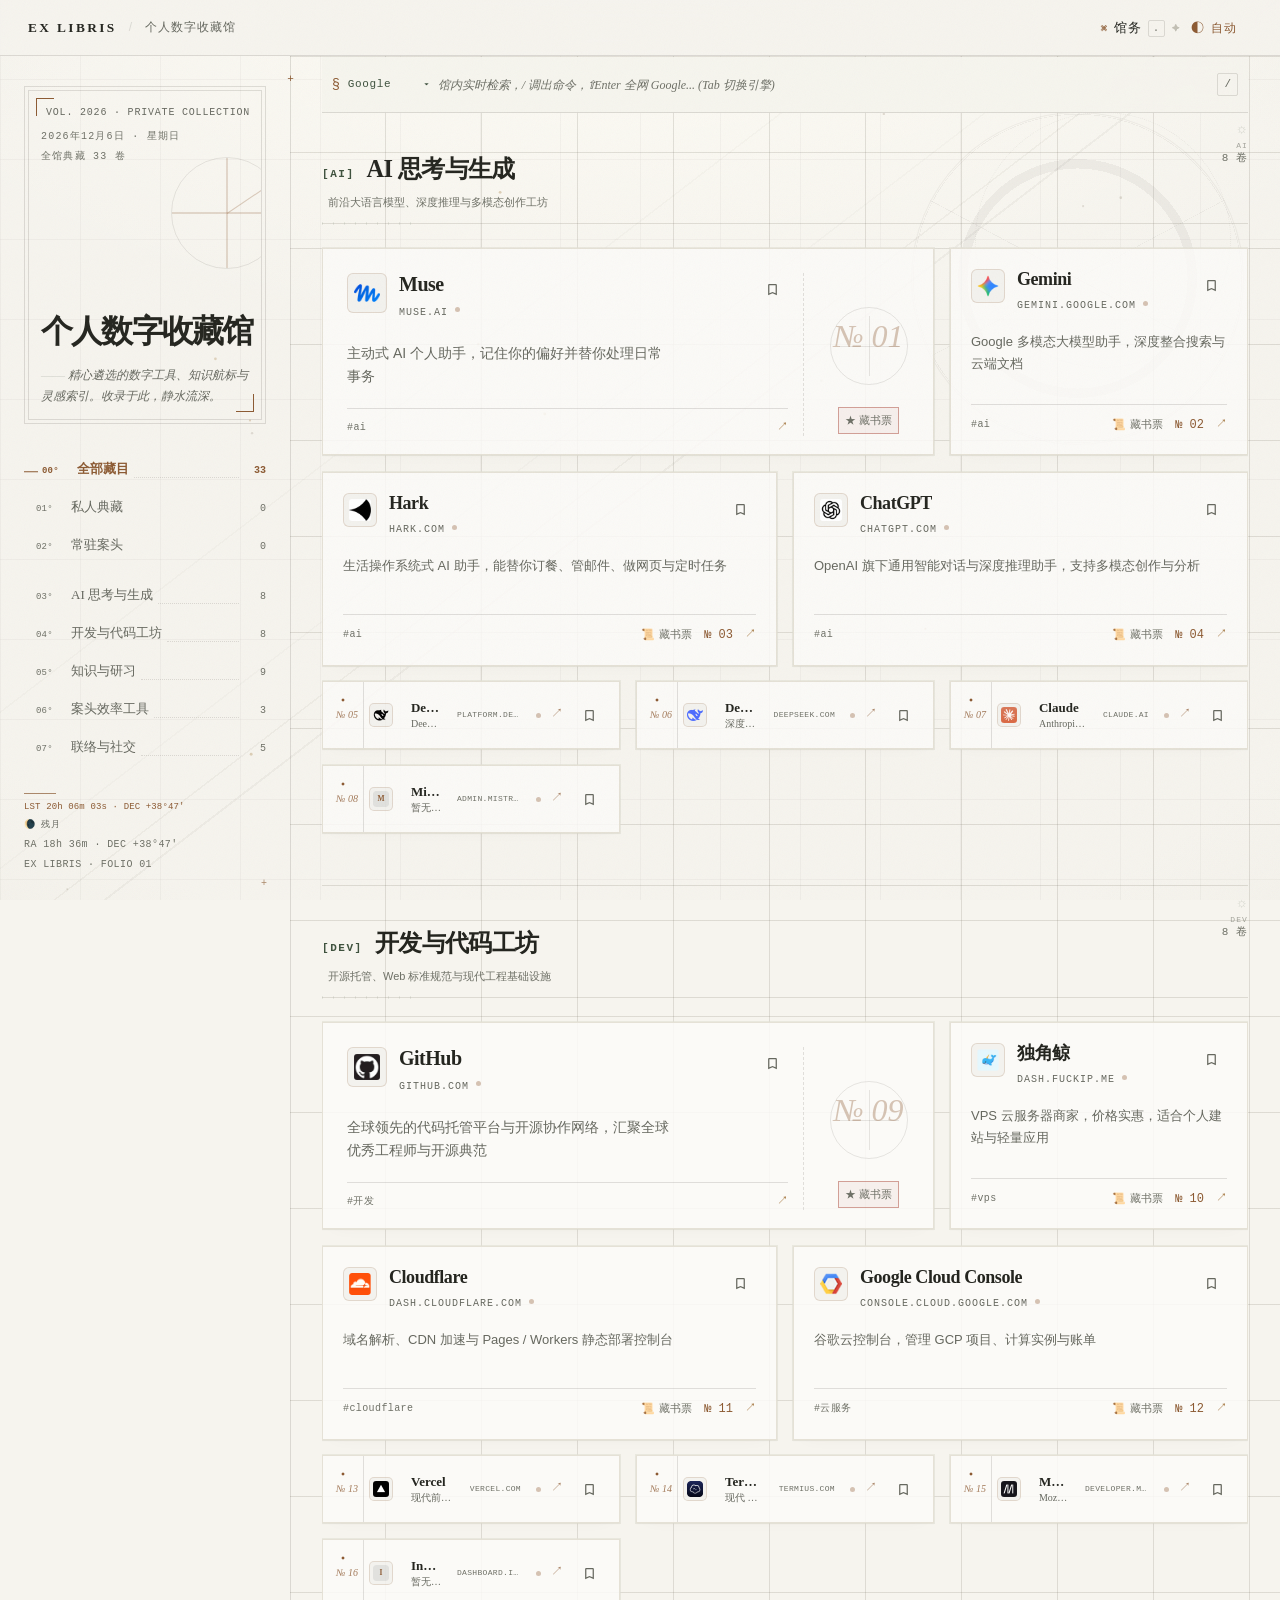
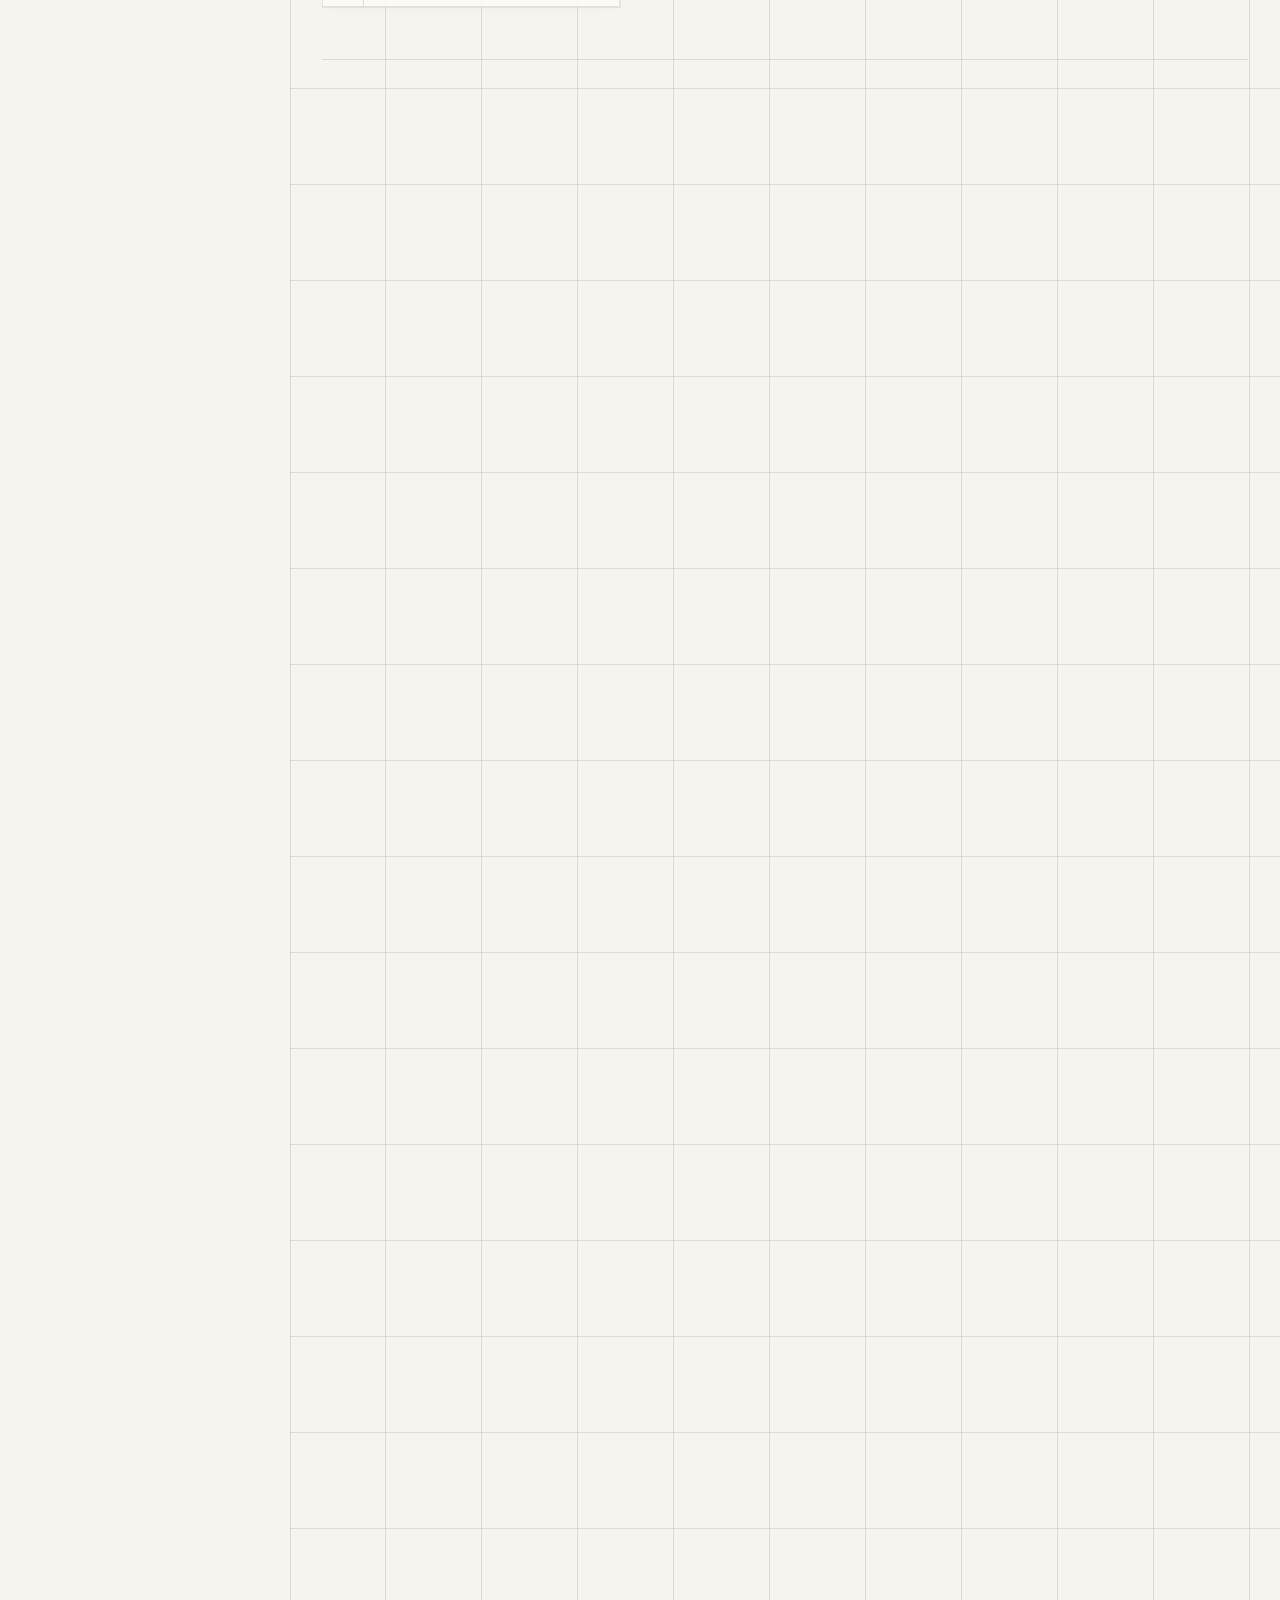
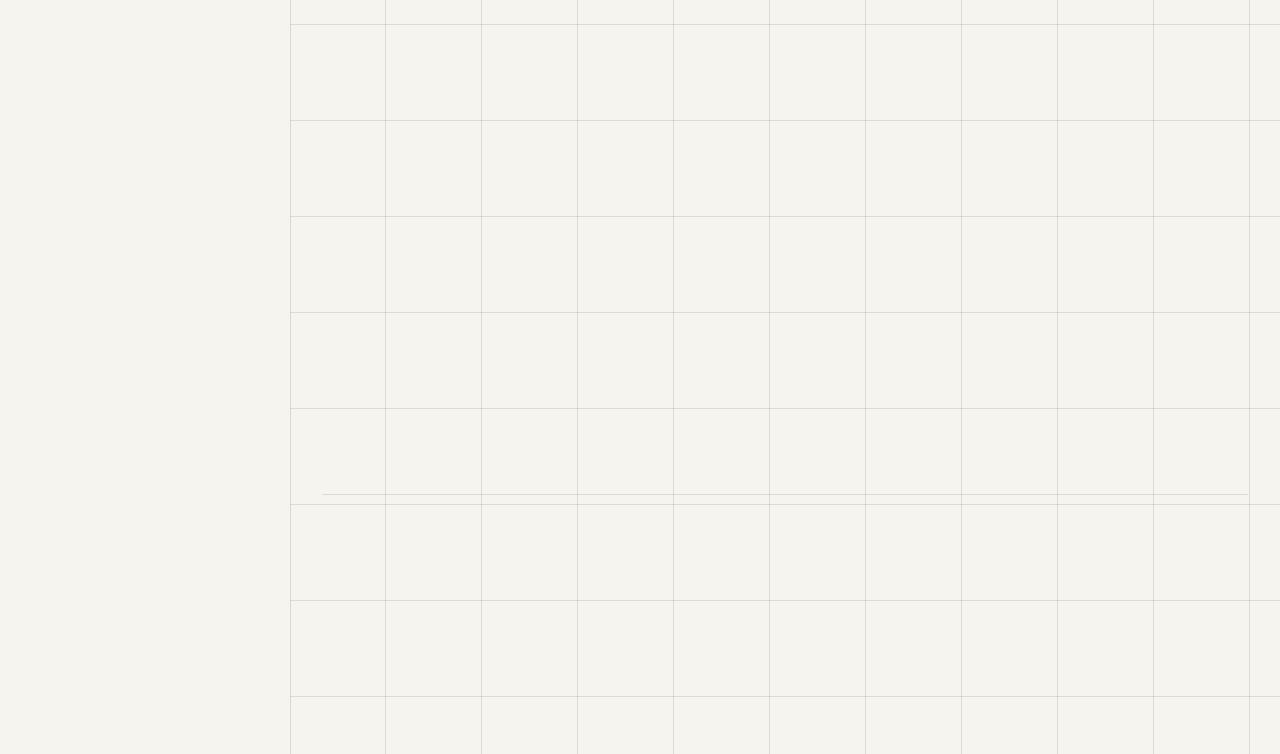
==== index.html @ 32ed10ca "fix: reflow archive on narrow desktop viewports" ====
<!DOCTYPE html>
<html lang="zh-CN" data-theme="light" class="theme-booting deco-pending">
<head>
  <meta charset="UTF-8">
  <meta name="viewport" content="width=device-width, initial-scale=1.0, viewport-fit=cover, interactive-widget=resizes-content">
  <title>个人数字收藏馆 · The Digital Archive</title>
  <meta name="description" content="独立杂志排印风格的个人数字收藏馆与网址典藏，精选 AI 工具、工程开发、深度研习与效率工具。">
  <meta name="color-scheme" content="light dark">
  <script>
    /* 首帧主题预置：在样式表之前同步读取主题，避免「先白后黑」闪烁（规则须与 js/theme.js resolveAutoTheme 一致） */
    (function () {
      var d = document.documentElement;
      try {
        var raw = localStorage.getItem("mynav_arch_theme"), mode = "auto";
        if (raw) { try { mode = JSON.parse(raw); } catch (e) { mode = raw; } }
        if (mode !== "light" && mode !== "dark") mode = "auto";
        var h = new Date().getHours();
        d.setAttribute("data-theme", mode === "auto" ? ((h >= 6 && h < 18) ? "light" : "dark") : mode);
        d.setAttribute("data-theme-mode", mode);
        if (JSON.parse(localStorage.getItem("mynav_arch_nier_bg") || "false") === true) d.setAttribute("data-nier-bg", "true");
      } catch (e) {}
      window.addEventListener("load", function () {
        /* Batch 3：等主线程空闲再撤掉首帧限制（整页样式重算放到首屏交互之后，不和刚就位的索书框抢时间） */
        var done = function () { d.classList.remove("theme-booting", "deco-pending"); };
        if (window.requestIdleCallback) requestIdleCallback(done, { timeout: 1200 });
        else setTimeout(done, 300);
      });
    })();
  </script>
  <link rel="stylesheet" href="styles.css?v=20261119a">
  <link rel="icon" type="image/svg+xml" href="favicon.svg">
</head>
<body>
  <!-- 尼尔机械纪元方块蛛网背景容器 (纯原生 Canvas 2D，底层穿透渲染) -->
  <div id="particles-bg" class="particles-bg" aria-hidden="true"></div>

  <div class="archive-wrapper">
    <!-- 顶部通栏：只保留品牌与主题切换，其余馆务入口下沉到页尾馆务索引 -->
    <header class="top-colophon-bar" role="banner">
      <div class="colophon-left">
        <button type="button" id="btn-colophon-mark" class="btn-colophon-badge" title="查阅馆长手记与建馆理念 (按 c 键)" aria-label="查阅馆长手记">
          <span class="colophon-mark">EX LIBRIS</span>
        </button>
        <span class="colophon-divider" aria-hidden="true">/</span>
        <span class="colophon-sub-title">个人数字收藏馆</span>
      </div>
      <div class="colophon-right">
        <!-- Batch 2 · 馆务抽屉入口：所有低频馆务收拢于此（快捷键 .） -->
        <button
          type="button"
          id="btn-hall-menu"
          class="theme-switch-btn hall-menu-btn"
          aria-haspopup="dialog"
          aria-controls="hall-drawer"
          aria-expanded="false"
          title="打开馆务抽屉 (.)"
        >
          <span class="hall-menu-glyph" aria-hidden="true">⌘</span>
          <span class="hall-menu-label">馆务</span>
          <kbd class="hall-menu-key" aria-hidden="true">.</kbd>
        </button>
        <!-- 典雅双色与自然时序主题切换按钮 -->
        <button
          type="button"
          id="btn-theme-toggle"
          class="theme-switch-btn"
          aria-label="主题模式：自然时序自适应"
          title="切换主题模式 (浅色 / 深色 / 自动)"
        >
          <span class="theme-icon" aria-hidden="true">◐</span>
          <span class="theme-label">自动</span>
        </button>
      </div>
    </header>

    <!-- 古籍对开卷：左书脊目录，右检索与典藏画布 -->
    <div class="folio-shell">
      <aside class="folio-spine" aria-label="收藏馆扉页与目录">
        <div class="folio-spine-inner">
          <section class="ex-libris-plate editorial-masthead" aria-label="收藏馆刊头">
            <div class="plate-frame">
              <div class="masthead-meta">
                <div class="masthead-issue">
                  <span class="issue-dot" aria-hidden="true"></span>
                  <span>VOL. 2026 · PRIVATE COLLECTION</span>
                  <span id="masthead-milestone-slot" class="masthead-milestone-slot" style="display: none;"></span>
                </div>
                <div class="plate-meta-row">
                  <span id="masthead-date-label">载入中...</span>
                  <span id="masthead-count-label">全馆典藏 -- 卷</span>
                </div>
              </div>
              <div class="plate-orbit" aria-hidden="true">
                <span class="plate-orbit-ring"></span>
                <span class="plate-orbit-rule"></span>
              </div>
              <h1 class="masthead-headline">个人数字收藏馆</h1>
              <p class="masthead-epigraph">精心遴选的数字工具、知识航标与灵感索引。收录于此，静水流深。</p>
              <div class="plate-imprint">
                <span>PRIVATE INDEX</span>
                <span>MMXXVI</span>
              </div>
            </div>
          </section>

          <nav class="category-index-nav spine-nav" aria-label="典藏分类导览">
            <div class="index-tabs-rail" id="index-tabs-rail">
              <!-- 由 JavaScript 动态根据 data.js 计算并生成 -->
            </div>
          </nav>

          <div id="focus-timer" class="focus-timer" hidden aria-live="polite">
            <span class="focus-timer-kicker">FOCUS · 沉浸研习</span>
            <strong id="focus-timer-value">00:00:00</strong>
            <button type="button" id="btn-stop-focus">解除封条</button>
          </div>

          <div class="spine-colophon" aria-hidden="true">
            <span class="spine-colophon-rule"></span>
            <span>RA 18h 36m · DEC +38°47′</span>
            <span>EX LIBRIS · FOLIO 01</span>
          </div>
        </div>
      </aside>

      <section class="folio-main" aria-label="馆藏检索与典藏目录">
        <header class="folio-search-bar" aria-label="馆藏检索">
          <div class="archive-search-section">
            <div class="search-box-frame">
              <span class="search-glyph" aria-hidden="true">§</span>
              <div id="search-engine-picker" class="search-engine-picker is-external" title="切换搜索引擎 (Tab 循环切换)">
                <select id="search-engine-select" class="search-engine-select" aria-label="切换搜索引擎">
                <option value="google" selected>Google</option>
                  <option value="bing">Bing</option>
                  <option value="site">站内</option>
                  <option value="github">GitHub</option>
                </select>
                <span class="engine-caret" aria-hidden="true">▾</span>
              </div>
              <input
                type="search"
                id="archive-search-input"
                class="archive-search-input"
                placeholder="检索馆藏，或输入 / 调用指令... (Tab 切换引擎)"
                inputmode="search"
                enterkeyhint="search"
                autocomplete="off"
                spellcheck="false"
                aria-label="全馆实时检索"
                aria-controls="folio-command-panel"
                aria-expanded="false"
              >
              <div class="search-tools">
                <button
                  type="button"
                  id="btn-clear-search"
                  class="btn-clear-search"
                  title="清空检索 (Esc)"
                  aria-label="清空检索"
                  style="display: none;"
                >
                  ✕
                </button>
                <kbd class="kbd-tag" title="按 / 键快速聚焦">/</kbd>
              </div>
            </div>
            <div
              id="folio-command-panel"
              class="folio-command-panel"
              role="listbox"
              aria-label="馆内命令"
              hidden
            ></div>

            <!-- Phase 4A · D1 守馆人 AI · 司天监羊皮纸批注浮层 -->
            <section
              id="librarian-folio"
              class="librarian-parchment-folio"
              role="region"
              aria-label="司天监批注浮层"
              hidden
            >
              <header class="librarian-folio-head">
                <span id="librarian-mode-badge" class="librarian-mode-badge" data-librarian-mode="?">? 荐书顾问</span>
                <span class="librarian-folio-kicker">THE LIBRARIAN · 司天监</span>
                <div class="librarian-folio-head-actions">
                  <button
                    type="button"
                    id="btn-librarian-config"
                    class="librarian-head-btn"
                    title="配置 API Base URL / Key / Model"
                  >⚙️ 司天监密钥</button>
                  <button
                    type="button"
                    id="btn-close-librarian-folio"
                    class="librarian-head-btn librarian-head-btn--close"
                    aria-label="收卷 (Esc)"
                    title="收卷 (Esc)"
                  >✕</button>
                </div>
              </header>
              <div id="librarian-folio-output" class="librarian-folio-output" aria-live="polite"></div>
              <div id="librarian-folio-cards" class="librarian-folio-cards" aria-label="司天监荐书藏书票" hidden></div>
              <footer class="librarian-folio-foot">
                <span id="librarian-folio-status" class="librarian-folio-status" aria-live="polite"></span>
                <div class="librarian-folio-actions">
                  <button type="button" id="btn-librarian-copy" class="librarian-action-btn" title="复制司天监结果 (Enter)">
                    📋 复制结果 (Enter)
                  </button>
                  <button type="button" id="btn-librarian-snippet" class="librarian-action-btn librarian-action-btn--codex" title="存入活字秘卷匣">
                    📜 存入活字秘卷匣
                  </button>
                  <button type="button" id="btn-librarian-dismiss" class="librarian-action-btn librarian-action-btn--ghost" title="收卷 (Esc)">
                    ✕ 收卷 (Esc)
                  </button>
                </div>
              </footer>
            </section>
          </div>
        </header>

        <div id="arrange-toolbar" class="arrange-toolbar" style="display: none;">
          <div class="arrange-toolbar-content">
            <span class="arrange-tip">
              <strong class="arrange-badge">整理模式</strong>
              <span>拖拽卡片调整排序，或按空格选中后用方向键移动，松手自动记住顺序</span>
            </span>
            <div class="arrange-actions">
              <button type="button" id="btn-reset-order" class="btn-arrange-action" title="恢复为默认排列顺序">恢复默认顺序</button>
              <button type="button" id="btn-finish-arrange" class="btn-arrange-action btn-arrange-primary" title="完成并退出整理模式 (Esc)">完成 (Esc)</button>
            </div>
          </div>
        </div>

        <div id="search-status-bar" class="search-status-bar" style="display: none;">
          <span id="search-status-text"></span>
          <button type="button" id="btn-reset-filter" class="btn-reset-filter">重置检索</button>
        </div>

        <main class="archive-main-area" id="archive-content-area" role="main">
          <!-- 动态排版渲染区域 -->
        </main>
        <section id="star-map-container" class="star-map-container" aria-label="穹顶知识关系星图" hidden></section>
        <section id="almanac-chronicle" class="almanac-chronicle" aria-labelledby="almanac-title" hidden>
          <div class="almanac-chronicle-slot"></div>
        </section>

        <footer class="colophon-footer" role="contentinfo">
          <div class="footer-inner-rail">
            <p class="footer-quote">“博学之，审问之，慎思之，明辨之，笃行之。”</p>
            <p>个人数字收藏馆 · 默认本地存储，支持可选账号跨设备云同步与 Notion 卡片编辑</p>
            <p class="footer-hall-hint">
              按 <kbd class="kbd-tag">.</kbd> 打开馆务 · <kbd class="kbd-tag">/</kbd> 检索 · <kbd class="kbd-tag">?</kbd> 快捷键指南
            </p>
            <div id="footer-overrides-note" class="footer-overrides-note" style="display: none;">
              有 <strong id="overrides-count-num">0</strong> 处修改仅保存在本机，建议<button type="button" id="btn-note-export-data" class="btn-text-link">导出 data.js</button>
            </div>
          </div>
        </footer>
      </section>
    </div>
  </div>


  <!-- Phase 4B · D5 网页琥珀 · 碑拓阅览室 -->
  <template data-lazy-dom="amber">
  <div id="amber-backdrop" class="amber-backdrop" hidden></div>
  <section
    id="amber-modal"
    class="amber-modal"
    role="dialog"
    aria-modal="true"
    aria-labelledby="amber-title"
    aria-hidden="true"
    hidden
  >
    <div class="amber-stone">
      <header class="amber-head">
        <div class="amber-head-main">
          <span class="amber-kicker">AMBER RUBBING · 网页琥珀拓片</span>
          <h2 id="amber-title">尚无拓片</h2>
          <span id="amber-meta" class="amber-meta">此卷尚未封存</span>
        </div>
        <button type="button" id="btn-close-amber" class="amber-close" aria-label="收卷 (Esc)" title="收卷 (Esc)">✕</button>
      </header>
      <div id="amber-body" class="amber-body">
        <div class="amber-note-block">
          <span class="amber-note-label">馆主批注 · MARGINALIA</span>
          <p id="amber-note" class="amber-note">—</p>
        </div>
        <pre id="amber-snapshot" class="amber-snapshot" aria-label="拓片正文"></pre>
        <a id="amber-wayback" class="amber-wayback" href="#" target="_blank" rel="noopener noreferrer" hidden>
          互联网档案馆 · 时光机 ↗
        </a>
      </div>
      <footer class="amber-foot">
        <span id="amber-status" class="amber-status" aria-live="polite">未封存</span>
        <div class="amber-foot-actions">
          <button type="button" id="btn-amber-reseal" class="amber-action-btn">📜 就地封存 / 重封</button>
          <button type="button" id="btn-amber-copy" class="amber-action-btn">📋 复制拓片</button>
          <button type="button" id="btn-dismiss-amber" class="amber-action-btn amber-action-btn--ghost">收卷 (Esc)</button>
        </div>
      </footer>
    </div>
  </section>
  </template>

  <!-- Batch 2 · 馆务抽屉（条目由 js/hall.js 依 js/commands.js 注册表生成） -->
  <div id="hall-drawer-backdrop" class="hall-drawer-backdrop" hidden></div>
  <aside
    id="hall-drawer"
    class="hall-drawer"
    role="dialog"
    aria-modal="true"
    aria-labelledby="hall-drawer-title"
    aria-hidden="true"
    hidden
  >
    <header class="hall-drawer-head">
      <div>
        <span class="hall-drawer-kicker">BACK MATTER · 馆务索引</span>
        <h2 id="hall-drawer-title">馆务</h2>
      </div>
      <button type="button" id="btn-close-hall-drawer" class="hall-drawer-close" aria-label="收起馆务抽屉 (Esc)" title="收起 (Esc)">✕</button>
    </header>
    <div id="hall-drawer-body" class="hall-drawer-body"></div>
    <footer class="hall-drawer-foot" aria-hidden="true">
      <span><kbd>.</kbd> 开合</span><span><kbd>↑</kbd><kbd>↓</kbd> 选择</span><span><kbd>Esc</kbd> 收起</span>
    </footer>
  </aside>

  <!-- Phase 4B · A6/C5 飞鸽传书与 Notion 同步桥 · Batch 2 起兼作「同步与备份」面板（data-courier-mode） -->
  <template data-lazy-dom="courier">
  <div id="courier-backdrop" class="courier-backdrop" hidden></div>
  <section
    id="courier-modal"
    class="courier-modal"
    role="dialog"
    aria-modal="true"
    aria-labelledby="courier-title"
    aria-hidden="true"
    data-courier-mode="ingest"
    hidden
  >
    <div class="courier-sheet">
      <header class="courier-head">
        <div class="courier-head-main">
          <span class="courier-kicker courier-only-ingest">CARRIER PIGEON · EX LIBRIS</span>
          <span class="courier-kicker courier-only-sync">SYNC &amp; BACKUP · EX LIBRIS</span>
          <h2 id="courier-title"><span class="courier-only-ingest">飞鸽传书 · 盖章入馆</span><span class="courier-only-sync">同步与备份</span></h2>
          <p class="courier-lede courier-only-sync">云同步、Notion 典藏桥与本地导出，三处备份任选。所有数据默认只存在本机。</p>
          <p class="courier-lede courier-only-ingest">
            从任意网页一键把书卷送回本馆。小书签会把
            <code>location.href</code> / <code>document.title</code> / 选中文本
            打包成 <code>?ingest=1</code> 回传，落地即唤醒确认匣。
          </p>
        </div>
        <button type="button" id="btn-close-courier" class="courier-close" aria-label="收卷 (Esc)" title="收卷 (Esc)">✕</button>
      </header>

      <div class="courier-tabs courier-only-sync" role="tablist" aria-label="同步与备份">
        <button type="button" class="courier-tab is-active" role="tab" data-courier-tab="cloud" aria-selected="true" aria-controls="courier-pane-cloud">☁ 云同步</button>
        <button type="button" class="courier-tab" role="tab" data-courier-tab="notion" aria-selected="false" aria-controls="courier-pane-notion" tabindex="-1">⇄ Notion CSV / JSON</button>
        <button type="button" class="courier-tab" role="tab" data-courier-tab="export" aria-selected="false" aria-controls="courier-pane-export" tabindex="-1">💾 导出与导入</button>
      </div>

      <div class="courier-body">
        <section class="courier-section" id="courier-pane-cloud" data-courier-pane="cloud" role="tabpanel" aria-labelledby="courier-cloud-title">
          <h3 id="courier-cloud-title" class="courier-section-title">云同步 · 跨设备</h3>
          <p class="courier-hint">用用户名和密码登录（会话只存本机）。收藏、访问记录、排序、主题与站内编辑会在多台设备间静默同步；断网时一切照常本地运行。</p>
          <div class="courier-sync-actions">
            <button
              type="button"
              id="btn-cloud-sync"
              class="courier-btn cloud-sync-btn"
              data-lazy="cloudsync"
              aria-label="云同步：登录以同步收藏与记录"
              title="云同步 (登录)"
            >
              <span class="cloud-icon" aria-hidden="true">☁</span>
              <span class="cloud-label">登录 / 立即同步</span>
            </button>
          </div>
          <p id="cloud-sync-status" class="courier-hint" role="status" aria-live="polite">登录后可同步收藏、访问记录、排序和书目编辑。</p>
        </section>

        <section class="courier-section" id="courier-pane-export" data-courier-pane="export" role="tabpanel" aria-labelledby="courier-export-title">
          <h3 id="courier-export-title" class="courier-section-title">导出与导入 · 本地备份</h3>
          <div class="courier-sync-actions">
            <button type="button" class="courier-btn" data-sync-action="export-datajs">📄 导出 data.js</button>
            <button type="button" class="courier-btn" data-sync-action="export-backup">💾 导出备份 JSON</button>
            <button type="button" class="courier-btn" data-sync-action="export-ledger">📚 导出全馆 JSON + 借阅账本</button>
            <button type="button" class="courier-btn courier-btn--ghost" data-sync-action="import-backup">📥 导入备份 JSON</button>
            <input type="file" id="sync-import-file" accept="application/json,.json" hidden>
          </div>
          <p class="courier-hint">data.js 是馆藏的源文件：本机改过的卡片会合并写入，替换仓库里的 data.js 即可永久生效。</p>
        </section>

        <section class="courier-section" data-courier-pane="ingest" aria-labelledby="courier-bookmarklet-title">
          <h3 id="courier-bookmarklet-title" class="courier-section-title">C5 · 加盖藏书票 · Bookmarklet</h3>
          <div class="courier-bookmarklet-rail">
            <div id="courier-bookmarklet-slot" class="courier-bookmarklet-slot"></div>
            <button type="button" id="btn-courier-copy-bookmarklet" class="courier-btn">📋 复制小书签代码</button>
          </div>
          <p class="courier-hint">
            把黄铜印章拖到浏览器书签栏，或复制代码后新建书签、粘贴到网址栏。
          </p>
        </section>

        <section class="courier-section" data-courier-pane="ingest" aria-labelledby="courier-confirm-title">
          <h3 id="courier-confirm-title" class="courier-section-title">飞鸽来信 · 盖章确认匣</h3>
          <div id="courier-confirm" class="courier-confirm" aria-live="polite"></div>
        </section>

        <section class="courier-section" id="courier-pane-notion" data-courier-pane="notion" role="tabpanel" aria-labelledby="courier-notion-title">
          <h3 id="courier-notion-title" class="courier-section-title">A6 · Notion 典藏同步桥</h3>
          <p id="courier-stats" class="courier-stats"></p>
          <div class="courier-sync-actions">
            <button type="button" id="btn-courier-export-csv" class="courier-btn">📤 导出 CSV</button>
            <button type="button" id="btn-courier-export-json" class="courier-btn">📤 导出 JSON</button>
            <button type="button" id="btn-courier-push" class="courier-btn">☁ 推送至 Worker</button>
          </div>
          <div class="courier-endpoint-row">
            <label class="courier-field">
              <span>Cloudflare Worker 同步端点（可选）</span>
              <input type="url" id="courier-endpoint" placeholder="https://notion-bridge.example.workers.dev/sync">
            </label>
            <button type="button" id="btn-courier-save-endpoint" class="courier-btn courier-btn--ghost">保存端点</button>
          </div>
          <div class="courier-import">
            <label class="courier-field">
              <span>导入 Notion CSV / JSON 备份</span>
              <textarea id="courier-import-text" rows="4" spellcheck="false" placeholder="粘贴 CSV 表头 Title,URL,Category,Description,CallNumber,Status,WhySaved,Tags,Notes 或 JSON 数组..."></textarea>
            </label>
            <button type="button" id="btn-courier-import" class="courier-btn">📥 导入并入馆</button>
          </div>
          <div id="courier-status" class="courier-status" aria-live="polite"></div>
        </section>
      </div>

      <footer class="courier-foot">
        <span>EX LIBRIS · COURIER &amp; SYNC · 离线零损耗</span>
        <button type="button" id="btn-dismiss-courier" class="courier-btn courier-btn--ghost">收卷 (Esc)</button>
      </footer>
    </div>
  </section>
  </template>

  <!-- 藏书票印画模态展示层 (Ex Libris Modal) -->
  <template data-lazy-dom="bookplate">
  <div id="bookplate-modal" class="bookplate-modal-backdrop" style="display: none;" role="dialog" aria-modal="true" aria-labelledby="bookplate-modal-title">
    <div class="bookplate-modal-card">
      <header class="bookplate-modal-header">
        <div class="bookplate-modal-titles">
          <span class="bookplate-modal-badge">EX LIBRIS</span>
          <h2 id="bookplate-modal-title" class="bookplate-modal-title">藏书票印画</h2>
        </div>
        <button type="button" id="btn-close-bookplate" class="btn-close-bookplate" aria-label="关闭藏书票 (Esc)" title="关闭 (Esc)">✕</button>
      </header>
      <div class="bookplate-preview-area" id="bookplate-preview-area">
        <!-- 动态生成的确定性高精度矢量 SVG 藏书票 -->
      </div>
      <footer class="bookplate-modal-footer">
        <span class="bookplate-modal-tip">每个网站依据唯一标识生成专属独立藏书票 · 纯本地矢量绘制</span>
        <div class="bookplate-modal-actions">
          <button type="button" id="btn-export-bookplate-png" class="btn-bookplate-action btn-bookplate-primary" title="导出 2x Retina 高清 PNG 印画">
            <span>📥 导出高清印画 (PNG)</span>
          </button>
          <button type="button" id="btn-dismiss-bookplate" class="btn-bookplate-action" title="完成浏览并返回">
            <span>完成</span>
          </button>
        </div>
      </footer>
    </div>
  </div>
  </template>

  <!-- 全站快捷键漫游指南模态层 (Shortcuts Modal) -->
  <template data-lazy-dom="shortcuts">
  <div id="shortcuts-modal" class="shortcuts-modal-backdrop" style="display: none;" role="dialog" aria-modal="true" aria-labelledby="shortcuts-modal-title">
    <div class="shortcuts-modal-card">
      <header class="shortcuts-modal-header">
        <div class="shortcuts-modal-titles">
          <span class="shortcuts-modal-badge">NAVIGATOR · 快捷指令</span>
          <h2 id="shortcuts-modal-title" class="shortcuts-modal-title">藏书馆键盘漫游指南</h2>
        </div>
        <button type="button" id="btn-close-shortcuts" class="btn-close-shortcuts" aria-label="关闭快捷键指南 (Esc)" title="关闭 (Esc)">✕</button>
      </header>
      <div class="shortcuts-modal-body">
        <div class="shortcut-columns-grid">
          <div class="shortcut-group-card">
            <h3 class="shortcut-group-title">🔍 馆藏检索与导航</h3>
            <ul class="shortcut-list">
              <li>
                <div class="shortcut-keys"><kbd class="kbd-badge">/</kbd> 或 <kbd class="kbd-badge">Ctrl</kbd>+<kbd class="kbd-badge">K</kbd></div>
                <div class="shortcut-desc">瞬时聚焦全馆检索框</div>
              </li>
              <li>
                <div class="shortcut-keys"><kbd class="kbd-badge">/</kbd> 或 <kbd class="kbd-badge">&gt;</kbd></div>
                <div class="shortcut-desc">在索书框内展开馆内命令面板</div>
              </li>
              <li>
                <div class="shortcut-keys"><kbd class="kbd-badge">Shift</kbd>+<kbd class="kbd-badge">Enter</kbd></div>
                <div class="shortcut-desc">保留馆内筛选，同时用当前引擎搜索全网</div>
              </li>
              <li>
                <div class="shortcut-keys"><kbd class="kbd-badge">Ctrl</kbd>+<kbd class="kbd-badge">Shift</kbd>+<kbd class="kbd-badge">Enter</kbd></div>
                <div class="shortcut-desc">群星会诊：同一检索词并发投射 Google / GitHub / Bing</div>
              </li>
              <li>
                <div class="shortcut-keys"><kbd class="kbd-badge">Esc</kbd></div>
                <div class="shortcut-desc">退出搜索 / 关闭弹窗 / 取消聚焦</div>
              </li>
              <li>
                <div class="shortcut-keys"><kbd class="kbd-badge">?</kbd> 或 <kbd class="kbd-badge">Shift</kbd>+<kbd class="kbd-badge">/</kbd></div>
                <div class="shortcut-desc">唤出 / 收起此快捷键指南</div>
              </li>
            </ul>
          </div>

          <div class="shortcut-group-card">
            <h3 class="shortcut-group-title">📖 书籍漫游与查阅</h3>
            <ul class="shortcut-list">
              <li>
                <div class="shortcut-keys"><kbd class="kbd-badge">j</kbd> / <kbd class="kbd-badge">↓</kbd></div>
                <div class="shortcut-desc">顺序对焦下一卷藏书</div>
              </li>
              <li>
                <div class="shortcut-keys"><kbd class="kbd-badge">k</kbd> / <kbd class="kbd-badge">↑</kbd></div>
                <div class="shortcut-desc">对焦上一卷藏书</div>
              </li>
              <li>
                <div class="shortcut-keys"><kbd class="kbd-badge">Enter</kbd></div>
                <div class="shortcut-desc">开卷阅读所选藏书 (新标签页)</div>
              </li>
              <li>
                <div class="shortcut-keys"><kbd class="kbd-badge">h</kbd> / <kbd class="kbd-badge">l</kbd></div>
                <div class="shortcut-desc">向左 / 向右切换分类专栏</div>
              </li>
            </ul>
          </div>

          <div class="shortcut-group-card">
            <h3 class="shortcut-group-title">⭐ 典藏与印画</h3>
            <ul class="shortcut-list">
              <li>
                <div class="shortcut-keys"><kbd class="kbd-badge">f</kbd></div>
                <div class="shortcut-desc">收入 / 移出私人典藏阁</div>
              </li>
              <li>
                <div class="shortcut-keys"><kbd class="kbd-badge">e</kbd></div>
                <div class="shortcut-desc">品鉴专属数字藏书票 (Ex Libris)</div>
              </li>
              <li>
                <div class="shortcut-keys"><kbd class="kbd-badge">01</kbd> ~ <kbd class="kbd-badge">36</kbd></div>
                <div class="shortcut-desc">450ms 内连按两位索书号，盲打开卷并记账</div>
              </li>
              <li>
                <div class="shortcut-keys"><kbd class="kbd-badge">Alt</kbd>+<kbd class="kbd-badge">1</kbd> ~ <kbd class="kbd-badge">7</kbd></div>
                <div class="shortcut-desc">直达分类专栏（裸数字留给索书号）</div>
              </li>
            </ul>
          </div>

          <div class="shortcut-group-card">
            <h3 class="shortcut-group-title">🏛 氛围与视图</h3>
            <ul class="shortcut-list">
              <li>
                <div class="shortcut-keys"><kbd class="kbd-badge">v</kbd></div>
                <div class="shortcut-desc">切换 书本目录 ⟷ 穹顶星图</div>
              </li>
              <li>
                <div class="shortcut-keys"><kbd class="kbd-badge">t</kbd></div>
                <div class="shortcut-desc">循环切换昼夜模式 (浅色/深色/自动)</div>
              </li>
              <li>
                <div class="shortcut-keys"><kbd class="kbd-badge">R</kbd></div>
                <div class="shortcut-desc">今日开卷：从全馆随机抽一张藏书票</div>
              </li>
              <li>
                <div class="shortcut-keys"><kbd class="kbd-badge">U</kbd></div>
                <div class="shortcut-desc">拉开「待编目匣 · 暗星带」抽屉</div>
              </li>
              <li>
                <div class="shortcut-keys"><kbd class="kbd-badge">S</kbd></div>
                <div class="shortcut-desc">打开「活字秘卷匣」并复制 Prompt / 脚本</div>
              </li>
              <li>
                <div class="shortcut-keys"><kbd class="kbd-badge">T</kbd></div>
                <div class="shortcut-desc">拉开「黄铜工具尺 · 炼金实验台」</div>
              </li>
              <li>
                <div class="shortcut-keys"><kbd class="kbd-badge">Alt</kbd> + 点击卡片</div>
                <div class="shortcut-desc">翻开藏书票批注面，不触发外链</div>
              </li>
              <li>
                <div class="shortcut-keys"><span class="kbd-badge">右键空白</span></div>
                <div class="shortcut-desc">切换背景动效 (开/关) 与尼尔底色 (#CFCAB5)</div>
              </li>
            </ul>
          </div>
        </div>
      </div>
      <footer class="shortcuts-modal-footer">
        <span class="shortcuts-modal-tip">无需鼠标，指尖轻敲键盘即可漫游整座私人藏书馆</span>
        <button type="button" id="btn-dismiss-shortcuts" class="btn-shortcuts-action" title="完成并返回">收起指南 (Esc)</button>
      </footer>
    </div>
  </div>
  </template>

  <!-- 馆长手记与出版版记模态抽屉 (Colophon Modal) -->
  <template data-lazy-dom="colophon">
  <div id="colophon-modal" class="colophon-modal-backdrop" style="display: none;" role="dialog" aria-modal="true" aria-labelledby="colophon-modal-title">
    <div class="colophon-modal-card">
      <header class="colophon-modal-header">
        <div class="colophon-modal-titles">
          <span class="colophon-modal-badge">COLOPHON · 出版版记</span>
          <h2 id="colophon-modal-title" class="colophon-modal-title">馆长手记与设计哲学</h2>
        </div>
        <button type="button" id="btn-close-colophon" class="btn-close-colophon" aria-label="关闭馆长手记 (Esc)" title="关闭 (Esc)">✕</button>
      </header>
      <div class="colophon-modal-body">
        <!-- 典藏里程碑成就展示区 -->
        <div id="colophon-milestone-box" class="colophon-milestone-box"></div>

        <!-- 馆长题词手记 -->
        <section class="colophon-letter-section">
          <h3 class="colophon-section-title">§ 馆长序言：方寸之间的静水流深</h3>
          <p class="colophon-paragraph">
            在算法投喂与浮躁信息充斥的数字浪潮中，我们比以往任何时候都更需要一间安静的书房。
          </p>
          <p class="colophon-paragraph">
            <strong>MyNav</strong> 不是千篇一律的 SaaS 仪表盘，而是一本可以不断扩充、温润有度的私人期刊。暖象牙白纸与桑皮炭黑的质感，是向铅字与物理装帧的致敬；独一无二的确定性矢量藏书票、可自由缩放拖拽的穹顶星图与精准键盘漫游，则是方寸数字世界里的工匠精神。
          </p>
        </section>

        <!-- 三大核心原则 -->
        <section class="colophon-pillars-grid">
          <div class="colophon-pillar-card">
            <h4>🔒 本地优先</h4>
            <p>默认 100% 留存于您当前浏览器，零强制注册；仅在主动登录云同步、Notion 或 AI 时连接对应接口。</p>
          </div>
          <div class="colophon-pillar-card">
            <h4>🌿 轻量静谧</h4>
            <p>无打包构建链，首屏按需载入与离线缓存，哪怕断网仍可直接访问本机馆藏。</p>
          </div>
          <div class="colophon-pillar-card">
            <h4>🏛 装帧美学</h4>
            <p>独立杂志式排印、双色时序自适应、确定性矢量藏书票版印与穹顶星图交织共鸣。</p>
          </div>
        </section>

        <!-- 出版规格与技术版记 -->
        <section class="colophon-specs-section">
          <h3 class="colophon-section-title">§ 出版版记与技术参数</h3>
          <div class="colophon-specs-table">
            <div class="specs-row"><span>刊期标识</span><span>VOL. 2026 · PRIVATE DIGITAL COLLECTION</span></div>
            <div class="specs-row"><span>字体系统</span><span>Cinzel / Noto Serif SC / JetBrains Mono</span></div>
            <div class="specs-row"><span>色彩令牌</span><span>Ivory Paper (#F8F6F0) & Charcoal Ink (#1C1D19)</span></div>
            <div class="specs-row"><span>版印算法</span><span>FNV-1a 32-bit 确定性矢量几何星芒与藏书票</span></div>
            <div class="specs-row"><span>馆藏编目</span><span id="colophon-catalog-stats">36 卷经典藏书 · 5 大分类专栏 · 151 组索引词</span></div>
          </div>
        </section>

        <!-- 馆长朱砂钤印 -->
        <div class="colophon-seal-wrapper">
          <div id="colophon-seal-slot"></div>
          <span class="colophon-seal-caption">私人数字收藏馆 · 馆长亲笔印</span>
        </div>
      </div>
      <footer class="colophon-modal-footer">
        <span class="colophon-modal-tip">“博学之，审问之，慎思之，明辨之，笃行之。”</span>
        <button type="button" id="btn-dismiss-colophon" class="btn-colophon-action" title="收起手记">收卷归馆 (Esc)</button>
      </footer>
    </div>
  </div>
  </template>

  <!-- A2 黄铜索书号印章 Toast -->
  <div id="folio-chord-stamp" class="folio-chord-stamp" role="status" aria-live="polite" aria-atomic="true">
    <span class="chord-stamp-corner" aria-hidden="true"></span>
    <span class="chord-stamp-kicker">CATALOGUE ACCESS</span>
    <strong class="chord-stamp-title">索书号</strong>
    <span class="chord-stamp-sub"></span>
  </div>

  <!-- A8 今日推荐藏书票 -->
  <template data-lazy-dom="serendipity">
  <div
    id="today-open-modal"
    class="today-open-modal-backdrop"
    style="display: none;"
    role="dialog"
    aria-modal="true"
    aria-labelledby="today-open-title"
  >
    <article class="today-open-card">
      <span class="today-open-orbit" aria-hidden="true"></span>
      <header class="today-open-header">
        <div>
          <span class="today-open-kicker">SERENDIPITY · DAILY OPENING</span>
          <h2 id="today-open-title" class="today-open-title">今日开卷</h2>
        </div>
        <button
          type="button"
          id="btn-close-today-open"
          class="btn-close-today-open"
          aria-label="关闭今日开卷 (Esc)"
          title="关闭 (Esc)"
        >✕</button>
      </header>
      <div class="today-open-body">
        <div class="today-open-number-rail" aria-hidden="true">
          <span id="today-open-number" class="today-open-number">№ 01</span>
          <span class="today-open-rule"></span>
          <span class="today-open-seal">EX<br>LIBRIS</span>
        </div>
        <div class="today-open-editorial">
          <div class="today-open-meta">
            <span id="today-open-category">ARCHIVE</span>
            <span id="today-open-domain"></span>
          </div>
          <div class="today-open-title-row">
            <span class="archive-icon-box today-open-icon" aria-hidden="true">
              <img id="today-open-site-icon" class="archive-icon-img" alt="" width="28" height="28">
            </span>
            <h3 id="today-open-site-title" class="today-open-site-title">—</h3>
          </div>
          <p id="today-open-desc" class="today-open-desc"></p>
          <div id="today-open-tags" class="today-open-tags"></div>
        </div>
      </div>
      <footer class="today-open-footer">
        <button type="button" id="btn-today-open-another" class="btn-today-open-secondary">
          换一卷
        </button>
        <button type="button" id="btn-today-open-visit" class="btn-today-open-primary">
          立即调阅 ↵
        </button>
      </footer>
    </article>
  </div>
  </template>

  <!-- Phase 4A · D1「司天监密钥」本地安全配置弹窗（仅存本机 MYNAV_LEDGER_V2.aiConfig） -->
  <template data-lazy-dom="librarian">
  <div
    id="librarian-config-modal"
    class="librarian-config-backdrop"
    style="display: none;"
    role="dialog"
    aria-modal="true"
    aria-labelledby="librarian-config-title"
  >
    <section class="librarian-config-card">
      <header class="librarian-config-head">
        <div>
          <span class="librarian-config-kicker">OBSERVATORY SECRET · LOCAL ONLY</span>
          <h2 id="librarian-config-title">司天监密钥</h2>
        </div>
        <button type="button" id="btn-close-librarian-config" class="librarian-config-close" aria-label="关闭配置 (Esc)" title="关闭 (Esc)">✕</button>
      </header>
      <div class="librarian-config-body">
        <p class="librarian-config-note">
          密钥仅保存在本机 <code>MYNAV_LEDGER_V2.aiConfig</code>，绝不上传任何第三方。
          未填写密钥时，司天监自动使用内置本地确定性引擎与预设沙盒作答，功能完整可用。
        </p>
        <label class="librarian-config-field">
          <span>API Base URL</span>
          <input type="text" id="librarian-config-base-url" placeholder="https://api.deepseek.com/v1" autocomplete="off" spellcheck="false">
        </label>
        <label class="librarian-config-field">
          <span>API Key <em>（留空则使用本地兜底）</em></span>
          <input type="password" id="librarian-config-api-key" placeholder="sk-..." autocomplete="off" spellcheck="false">
        </label>
        <label class="librarian-config-field">
          <span>Model Name</span>
          <input type="text" id="librarian-config-model" placeholder="deepseek-chat" autocomplete="off" spellcheck="false">
        </label>
        <p id="librarian-config-status" class="librarian-config-status" aria-live="polite"></p>
      </div>
      <footer class="librarian-config-foot">
        <button type="button" id="btn-dismiss-librarian-config" class="librarian-config-btn">取消</button>
        <button type="button" id="btn-save-librarian-config" class="librarian-config-btn librarian-config-btn--primary">保存密钥</button>
      </footer>
    </section>
  </div>
  </template>

  <!-- 典雅微印记 Toast 提示浮层 (Editorial Toast Container) -->
  <div id="editorial-toast-container" class="editorial-toast-container" aria-live="polite" aria-atomic="true"></div>

  <!-- B1-B4 待编目匣 · 暗星带 -->
  <template data-lazy-dom="uncatalogued">
  <div id="uncatalogued-backdrop" class="uncatalogued-backdrop" hidden></div>
  <aside
    id="uncatalogued-drawer"
    class="uncatalogued-drawer"
    role="dialog"
    aria-modal="true"
    aria-labelledby="uncatalogued-title"
    hidden
  >
    <header class="uncatalogued-drawer-header">
      <div>
        <span class="uncatalogued-kicker">DARK STAR BELT · TEMPORARY FOLIOS</span>
        <h2 id="uncatalogued-title">待编目匣 <span id="uncatalogued-count">00</span></h2>
      </div>
      <button type="button" id="btn-close-uncatalogued" class="uncatalogued-close" aria-label="关闭待编目匣">✕</button>
    </header>
    <!-- Phase 4B · C5：飞鸽传书入口（跨端盖章入馆 / Notion 同步台） -->
    <div class="uncatalogued-courier-rail">
      <button type="button" id="btn-courier-entry-drawer" class="uncatalogued-courier-btn" title="飞鸽传书 · 盖章小书签与 Notion 同步 (/ingest · /notion)">
        <span aria-hidden="true">🕊️</span> 飞鸽传书 / 盖章小书签
      </button>
    </div>
    <form id="uncatalogued-form" class="uncatalogued-form">
      <label>网址 URL <input type="url" id="uncatalogued-url" placeholder="https://..." required></label>
      <label>网站名称 <input type="text" id="uncatalogued-name" placeholder="待查书卷题名" required></label>
      <label>收录动机 Why Saved <em>（必填）</em>
        <textarea id="uncatalogued-why" rows="2" placeholder="以后做地图切瓦片可能用得上" required></textarea>
      </label>
      <label>暂拟分类 <select id="uncatalogued-category"></select></label>
      <button type="button" id="btn-uncatalogued-add" class="uncatalogued-submit">封存候选 ↗</button>
    </form>
    <div id="uncatalogued-list" class="uncatalogued-list" aria-live="polite"></div>
  </aside>
  </template>

  <!-- C1 活字秘卷匣 -->
  <template data-lazy-dom="snippets">
  <div id="snippets-modal" class="snippets-modal-backdrop" style="display:none;" role="dialog" aria-modal="true" aria-labelledby="snippets-title">
    <section class="snippets-modal-card">
      <header class="snippets-modal-header">
        <div>
          <span class="snippets-kicker">CODEX · MOVABLE TYPE CABINET</span>
          <h2 id="snippets-title">活字秘卷匣</h2>
        </div>
        <button type="button" id="btn-close-snippets" class="snippets-close" aria-label="关闭活字秘卷">✕</button>
      </header>
      <div class="snippets-modal-toolbar">
        <span>点击秘卷即复制正文，并展开 AI 携卷菜单。</span>
        <button type="button" id="btn-add-snippet">+ 新增秘卷</button>
      </div>
      <div id="snippets-list" class="snippets-list"></div>
      <div id="snippets-copy-menu" class="snippets-copy-menu" hidden aria-live="polite"></div>
    </section>
  </div>
  </template>

  <!-- Phase 3A · D3 黄铜工具尺 · 炼金实验台 -->
  <template data-lazy-dom="brass">
  <div id="brass-tools-backdrop" class="brass-tools-backdrop" hidden></div>
  <aside
    id="brass-workbench"
    class="brass-workbench"
    role="dialog"
    aria-modal="true"
    aria-labelledby="brass-workbench-title"
    hidden
  >
    <header class="brass-workbench-header">
      <div>
        <span class="brass-workbench-kicker">BRASS INSTRUMENT ROOM · LOCAL SANDBOX</span>
        <h2 id="brass-workbench-title">黄铜工具尺</h2>
      </div>
      <button type="button" id="btn-close-brass-workbench" class="brass-workbench-close" aria-label="关闭黄铜工具尺 (Esc)" title="关闭 (Esc)">✕</button>
    </header>

    <nav class="brass-workbench-tabs" role="tablist" aria-label="黄铜工具尺仪器">
      <button type="button" role="tab" data-brass-tab="compass" class="is-active" aria-selected="true">
        <span aria-hidden="true">🧭</span> 星象罗盘
      </button>
      <button type="button" role="tab" data-brass-tab="cipher" aria-selected="false">
        <span aria-hidden="true">⚙️</span> 译码转盘
      </button>
      <button type="button" role="tab" data-brass-tab="clock" aria-selected="false">
        <span aria-hidden="true">⏳</span> 历法刻漏
      </button>
    </nav>

    <div class="brass-workbench-body">
      <section class="brass-panel" data-brass-panel="compass" role="tabpanel" aria-label="星象罗盘">
        <div class="brass-panel-intro">
          <span class="brass-panel-code">INSTRUMENT I · EXIT PROBE</span>
          <p>双栈网络与出口探针仅在打开时测量；离线环境自动回退本地沙盒，不会阻塞桌面。</p>
        </div>
        <div class="brass-dial-grid">
          <article class="brass-dial">
            <span class="brass-dial-label">境内链路状态 &amp; Δt 延迟</span>
            <strong id="brass-probe-domestic">LOCAL SANDBOX · 127.0.0.1 (Δt 1ms)</strong>
          </article>
          <article class="brass-dial">
            <span class="brass-dial-label">星际出口 IP / 节点归属</span>
            <strong id="brass-probe-exit">LOCAL SANDBOX · 127.0.0.1 (Δt 1ms)</strong>
          </article>
          <article class="brass-dial">
            <span class="brass-dial-label">浏览器 DNS / 在线状态</span>
            <strong id="brass-probe-dns">在线 · LOCAL SANDBOX · 127.0.0.1</strong>
          </article>
        </div>
        <div class="brass-panel-actions">
          <button type="button" id="btn-brass-reprobe" class="brass-action brass-action-primary">↻ 重新测绘</button>
          <span id="brass-probe-note" class="brass-status">探针采用 2000ms AbortController；离线时静默回退至本地沙盒。</span>
        </div>
      </section>

      <section class="brass-panel" data-brass-panel="cipher" role="tabpanel" aria-label="译码转盘" hidden>
        <div class="brass-panel-intro">
          <span class="brass-panel-code">INSTRUMENT II · CIPHER WHEEL</span>
          <p>UTF-8 安全的本地译码。JSON 会报告语法错误所在行；JWT 仅解码 Payload，不验证签名。</p>
        </div>
        <div class="brass-mode-row" role="group" aria-label="译码模式">
          <button type="button" data-brass-mode="base64" class="is-active" aria-pressed="true">Base64</button>
          <button type="button" data-brass-mode="url" aria-pressed="false">URL</button>
          <button type="button" data-brass-mode="json" aria-pressed="false">JSON</button>
          <button type="button" data-brass-mode="jwt" aria-pressed="false">JWT Payload</button>
        </div>
        <label class="brass-field">
          <span>输入 · INPUT</span>
          <textarea id="brass-cipher-input" rows="6" spellcheck="false" placeholder="粘贴 Base64、URL、JSON 或 JWT..."></textarea>
        </label>
        <div class="brass-cipher-actions">
          <button type="button" class="brass-action" data-brass-operation="encode">编码 ↗</button>
          <button type="button" class="brass-action" data-brass-operation="decode">解码 ↙</button>
          <button type="button" class="brass-action" data-brass-operation="format">格式化 JSON</button>
          <button type="button" class="brass-action" data-brass-operation="compact">压缩 JSON</button>
          <button type="button" id="brass-copy" class="brass-action">复制结果</button>
          <button type="button" id="brass-clear" class="brass-action">清空</button>
        </div>
        <label class="brass-field">
          <span>输出 · OUTPUT</span>
          <textarea id="brass-cipher-output" rows="7" readonly spellcheck="false" placeholder="译码结果将在此显现"></textarea>
        </label>
        <p id="brass-cipher-status" class="brass-status" aria-live="polite">等待输入 · BASE64</p>
      </section>

      <section class="brass-panel" data-brass-panel="clock" role="tabpanel" aria-label="历法刻漏" hidden>
        <div class="brass-panel-intro">
          <span class="brass-panel-code">INSTRUMENT III · EPOCH &amp; SHA-256</span>
          <p>本地时间采用浏览器时区；SHA-256 由原生 Web Crypto 计算，摘要不会离开本机。</p>
        </div>
        <div class="brass-clock-now">
          <span class="brass-dial-label">实时刻漏</span>
          <strong id="brass-epoch-now">UNIX —</strong>
          <span id="brass-epoch-now-date" class="brass-status"></span>
        </div>
        <div class="brass-conversion-grid">
          <label class="brass-field">
            <span>Unix 秒 / 毫秒时间戳</span>
            <input type="text" id="brass-epoch-input" inputmode="numeric" placeholder="1760860800 或 1760860800000">
          </label>
          <button type="button" id="btn-brass-ts-to-date" class="brass-action">时间戳 → 日期</button>
          <label class="brass-field">
            <span>本地日期 YYYY-MM-DD HH:mm:ss</span>
            <input type="text" id="brass-epoch-date-input" placeholder="2026-10-19 12:00:00">
          </label>
          <button type="button" id="btn-brass-date-to-ts" class="brass-action">日期 → 时间戳</button>
        </div>
        <label class="brass-field">
          <span>换算结果</span>
          <input type="text" id="brass-epoch-output" readonly placeholder="结果将在此显现">
        </label>
        <p id="brass-epoch-status" class="brass-status" aria-live="polite"></p>
        <div class="brass-hash-grid">
          <label class="brass-field">
            <span>任意字符串 · SHA-256</span>
            <textarea id="brass-sha-input" rows="3" spellcheck="false" placeholder="输入需要摘要的字符串..."></textarea>
          </label>
          <label class="brass-field">
            <span>十六进制摘要</span>
            <textarea id="brass-sha-output" rows="3" readonly spellcheck="false" placeholder="摘要将实时显现"></textarea>
          </label>
        </div>
        <p id="brass-sha-status" class="brass-status" aria-live="polite">输入字符串后实时计算 SHA-256</p>
      </section>
    </div>

    <footer class="brass-workbench-footer">
      <span>EX LIBRIS · BRASS INSTRUMENTS · ZERO EXTERNAL DEPENDENCIES</span>
      <span>按 T 或 Esc 收卷</span>
    </footer>
  </aside>
  </template>

  <script>
    /* Batch 3 · 首屏减负：低频弹窗/抽屉的标记收在 <template data-lazy-dom> 里，首次用到时才放进页面。
       模块照旧 getElementById(…)，查不到时自动从模板里取出整块（含遮罩），所有 DOM ID 与钩子不变。 */
    (function () {
      var proto = Document.prototype, original = proto.getElementById;
      function materialize(id) {
        var tpls = document.querySelectorAll("template[data-lazy-dom]");
        for (var i = 0; i < tpls.length; i += 1) {
          var tpl = tpls[i];
          if (tpl.content.getElementById(id) || tpl.content.querySelector("[id=\"" + id + "\"]")) {
            var parent = tpl.parentNode, anchor = tpl.nextSibling;
            parent.insertBefore(tpl.content, anchor);
            parent.removeChild(tpl);
            (window.__LAZY_DOM__ = window.__LAZY_DOM__ || []).push(tpl.getAttribute("data-lazy-dom"));
            return true;
          }
        }
        return false;
      }
      proto.getElementById = function (id) {
        var el = original.call(this, id);
        if (el || this !== document || !id) return el;
        return materialize(String(id)) ? original.call(this, id) : null;
      };
      window.NavDom = {
        ensure: function (idOrName) {
          var el = original.call(document, idOrName);
          if (el) return el;
          var tpl = document.querySelector("template[data-lazy-dom=\"" + idOrName + "\"]");
          if (tpl) { var p = tpl.parentNode; p.insertBefore(tpl.content, tpl.nextSibling); p.removeChild(tpl); (window.__LAZY_DOM__ = window.__LAZY_DOM__ || []).push(idOrName); return true; }
          return document.getElementById(idOrName);
        },
        ensureAll: function () { document.querySelectorAll("template[data-lazy-dom]").forEach(function (t) { window.NavDom.ensure(t.getAttribute("data-lazy-dom")); }); }
      };
    })();
  </script>
  <!-- 纯静态模块化脚本装配 (原生加载，无构建步骤，添加版本戳防浏览器与CDN缓存) -->
  <script src="data.js?v=1.8.0" defer></script>
  <script src="js/notion-cards.js?v=1.0.3" defer></script>
  <script src="js/lazy.js?v=b4.1" defer></script>
  <script src="js/storage.js?v=2.0.0" defer></script>
  <script src="js/schema.js?v=b3.9" defer></script>
  <script src="js/ledger.js?v=4.2.1" defer></script>
  <script src="js/overrides.js?v=4.2.1" defer></script>
  <script src="js/theme.js?v=1.7.1" defer></script>
  <script src="js/favorites.js?v=1.7.1" defer></script>
  <script src="js/visits.js?v=2.0.0" defer></script>
  <script src="js/search.js?v=1.7.0" defer></script>
  <script src="js/engine.js?v=b3.10" defer></script>
  <script src="js/motion.js?v=1.7.0" defer></script>
  <script src="js/sortable.js?v=1.7.1" defer></script>
  <script src="js/shortcuts.js?v=b3.10" defer></script>
  <script src="js/commands.js?v=b3.9" defer></script>
  <script src="js/hall.js?v=b3.9" defer></script>
  <script src="js/folio-keys.js?v=2.0.1" defer></script>
  <script src="js/marginalia.js?v=2.0.0" defer></script>
  <script src="js/constellations.js?v=2.0.0" defer></script>
  <script src="js/sanctum.js?v=2.0.1" defer></script>
  <script src="app.js?v=20261117a" defer></script>
  <div id="net-status" class="net-status" role="status" aria-live="polite" hidden></div>
  <script>
    /* 离线开馆：注册 Service Worker（入口页缓存优先，秒开）；离线小签与「已更新，下次打开生效」提示 */
    (function () {
      var pill = document.getElementById("net-status"), hideTimer = 0;
      function show(text, kind, ms) {
        if (!pill) return;
        clearTimeout(hideTimer);
        pill.textContent = text; pill.setAttribute("data-kind", kind); pill.hidden = false;
        if (ms) hideTimer = setTimeout(sync, ms);
      }
      function sync() {
        if (!pill) return;
        if (navigator.onLine === false) show("离线模式", "offline", 0);
        else { pill.hidden = true; pill.removeAttribute("data-kind"); }
      }
      window.addEventListener("online", sync);
      window.addEventListener("offline", sync);
      sync();
      if (!("serviceWorker" in navigator) || location.protocol === "file:") return;
      var hadController = !!navigator.serviceWorker.controller, told = false;
      function updated() {
        if (told || navigator.onLine === false) return;
        told = true; show("已更新 · 下次打开生效", "update", 4000);
      }
      navigator.serviceWorker.addEventListener("message", function (e) {
        if (e.data && e.data.type === "mynav-updated") updated();
      });
      navigator.serviceWorker.addEventListener("controllerchange", function () { if (hadController) updated(); });
      window.addEventListener("load", function () {
        navigator.serviceWorker.register("sw.js", { updateViaCache: "none" }).catch(function () {});
      });
    })();
  </script>
</body>
</html>
---- styles.css ----
/* ==========================================================================
   个人数字收藏馆 · 独立杂志排印设计系统 (styles.css)
   设计方向：Editorial × Private Archive × Digital Library
   特征：克制、雅致、排印驱动、无过度阴影、双色主题平滑渐变、高级微动效
   ========================================================================== */

/* --------------------------------------------------------------------------
   1. 设计令牌 (Design Tokens)
   -------------------------------------------------------------------------- */
:root {
  /* 基础排印字体栈 */
  --font-serif: "Songti SC", "Source Han Serif SC", "Noto Serif SC", "STSong", "SimSun", Georgia, "Baskerville", serif;
  --font-sans: -apple-system, BlinkMacSystemFont, "Segoe UI", Roboto, "PingFang SC", "Hiragino Sans GB", "Microsoft YaHei", sans-serif;
  --font-mono: ui-monospace, SFMono-Regular, "Roboto Mono", Menlo, Monaco, Consolas, monospace;

  /* 尺度与圆角（克制的小圆角与锐利网格） */
  --radius-xs: 2px;
  --radius-sm: 4px;
  --radius-md: 6px;
  --radius-full: 9999px;

  /* 动效节奏 */
  --transition-fast: 0.15s ease;
  --transition-normal: 0.24s cubic-bezier(0.16, 1, 0.3, 1);
  --transition-smooth: 0.32s cubic-bezier(0.16, 1, 0.3, 1);
  --ease-spring: cubic-bezier(0.34, 1.56, 0.64, 1);

  /* 浅色主题令牌 (暖象牙白纸张与墨黑印染) */
  --bg-page: #F6F4EE;
  --bg-surface: #FCFBF8;
  --bg-subtle: #EFECE3;
  --bg-hover: #E8E5DC;
  
  --text-main: #24251F;
  --text-muted: #66685F;
  --text-faint: #6E7066;
  
  --color-accent: #3F523E;         /* 沉静橄榄墨绿 */
  --color-accent-soft: #EBF0E9;
  --color-accent-hover: #2E3E2D;
  --color-bookmark: #B8621B;       /* 典藏书签赭石金 */
  --color-bookmark-soft: #FBF3EB;

  --border-hairline: rgba(42, 36, 30, 0.13);      /* 极细纸张纤维分隔线 */
  --border-card: #E5E1D6;
  --border-focus: #3F523E;
  --accent-brass: #8C5A32;
  --accent-stamp: #A64030;

  --shadow-subtle: 0 1px 2px rgba(36, 37, 31, 0.03);
  --shadow-lift: 0 10px 24px -4px rgba(36, 37, 31, 0.08), 0 2px 6px -1px rgba(36, 37, 31, 0.04);
  --shadow-glow: 0 0 0 3px rgba(63, 82, 62, 0.12), 0 4px 16px rgba(36, 37, 31, 0.05);

  /* 观象台昼夜视觉令牌：白昼日晷，夜观星台 */
  --observatory-grid: rgba(84, 77, 59, 0.045);
  --observatory-shadow: rgba(84, 77, 59, 0.055);
  --observatory-shadow-soft: rgba(84, 77, 59, 0.028);
  --observatory-accent-line: rgba(75, 91, 68, 0.20);
  --observatory-starlight: rgba(177, 142, 82, 0.34);
  --card-paper-edge: rgba(255, 255, 255, 0.86);
  --card-inner-light: rgba(255, 255, 255, 0.5);
  --bg-card: #FCFBF8;
  --border-subtle: #E8E4D9;
  --border-medium: #D8D3C5;
  --shadow-modal: 0 28px 64px -24px rgba(36, 37, 31, 0.28);

  /* 日晷版式：纸面测绘线、墨色刻度与投影 */
  --layout-rule: rgba(84, 77, 59, 0.15);
  --layout-rule-strong: rgba(84, 77, 59, 0.32);
  --layout-glow: rgba(63, 82, 62, 0.08);
  --card-index-ink: #9C6A2E;
}

/* 深色主题令牌 (观星台：深空蓝黑、冷银星图与香槟微光) */
[data-theme="dark"] {
  --bg-page: #0E1520;
  --bg-surface: #131C2A;
  --bg-subtle: #1A2433;
  --bg-hover: #202C3D;
  --bg-card: #131C2A;
  --border-subtle: #263244;
  --border-medium: #303D4F;
  --shadow-modal: 0 28px 72px -20px rgba(0, 0, 0, 0.82);
  
  --text-main: #F1EEE6;
  --text-muted: #B7BDC8;
  --text-faint: #929DAF;
  
  --color-accent: #A9BBB2;         /* 星光下的鼠尾草灰绿 */
  --color-accent-soft: #1B2930;
  --color-accent-hover: #C0D0C7;
  --color-bookmark: #D8AD6A;
  --color-bookmark-soft: #2A241C;

  --border-hairline: rgba(200, 169, 126, 0.16);
  --border-card: #303D4F;
  --border-focus: #A9BBB2;
  --accent-brass: #C8A97E;
  --accent-stamp: #A64030;

  --shadow-subtle: 0 1px 2px rgba(0, 0, 0, 0.32);
  --shadow-lift: 0 14px 32px -5px rgba(0, 0, 0, 0.62), 0 3px 10px -1px rgba(0, 0, 0, 0.36);
  --shadow-glow: 0 0 0 3px rgba(169, 187, 178, 0.2), 0 4px 22px rgba(0, 0, 0, 0.5);

  --observatory-grid: rgba(168, 191, 225, 0.05);
  --observatory-shadow: rgba(0, 0, 0, 0.26);
  --observatory-shadow-soft: rgba(0, 0, 0, 0.14);
  --observatory-accent-line: rgba(201, 220, 241, 0.17);
  --observatory-starlight: rgba(244, 224, 184, 0.9);
  --card-paper-edge: rgba(195, 213, 234, 0.10);
  --card-inner-light: rgba(190, 214, 242, 0.055);

  /* 观星台版式：观测坐标、星座线与黄道刻度 */
  --layout-rule: rgba(201, 220, 241, 0.16);
  --layout-rule-strong: rgba(201, 220, 241, 0.34);
  --layout-glow: rgba(169, 187, 178, 0.14);
  --card-index-ink: #D8AD6A;
}

/* 可选尼尔工程纸张底色方案 (NieR Automata Paper Base #CFCAB5 - 仅浅色生效) */
[data-nier-bg="true"][data-theme="light"],
[data-nier-bg="true"]:not([data-theme="dark"]) {
  --bg-page: #CFCAB5;
  --bg-surface: #DDD8C4;
  --bg-subtle: #C3BDA9;
  --bg-hover: #CBC5B1;

  --text-main: #24221E;        /* 对比度 9.5:1, 远超 WCAG AA 4.5:1 */
  --text-muted: #534F47;       /* 对比度 5.1:1, 超越 WCAG AA */
  --text-faint: #514E45;

  --color-accent: #374433;      /* 沉静橄榄青墨 */
  --color-accent-soft: #C5BFAC;
  --color-accent-hover: #263023;
  --color-bookmark: #AC5814;
  --color-bookmark-soft: #D7D1BD;

  --border-hairline: #B5B09B;
  --border-card: #BAB49F;
  --border-focus: #374433;
  --accent-brass: #74471F;
  --accent-stamp: #943829;

  --shadow-subtle: 0 1px 2px rgba(36, 34, 30, 0.05);
  --shadow-lift: 0 10px 24px -4px rgba(36, 34, 30, 0.12), 0 2px 6px -1px rgba(36, 34, 30, 0.05);
  --shadow-glow: 0 0 0 3px rgba(55, 68, 51, 0.15), 0 4px 16px rgba(36, 34, 30, 0.08);

  --observatory-grid: rgba(66, 59, 44, 0.06);
  --observatory-shadow: rgba(66, 59, 44, 0.08);
  --observatory-shadow-soft: rgba(66, 59, 44, 0.04);
  --observatory-accent-line: rgba(55, 68, 51, 0.24);
  --card-paper-edge: rgba(255, 253, 245, 0.58);
  --card-inner-light: rgba(255, 253, 245, 0.35);
  --bg-card: #DDD8C4;
  --border-subtle: #C1BBA7;
  --border-medium: #B5AF9A;
  --shadow-modal: 0 28px 64px -24px rgba(36, 34, 30, 0.32);
  --layout-rule: rgba(66, 59, 44, 0.17);
  --layout-rule-strong: rgba(66, 59, 44, 0.34);
  --layout-glow: rgba(55, 68, 51, 0.1);
  --card-index-ink: #8A531F;
}

/* Phase 2 state tokens: shadow moon and focus lock. */
[data-sanctum="shadow"] {
  --bg-page: #07060E;
  --bg-surface: #100D19;
  --bg-subtle: #16111F;
  --bg-hover: #21182A;
  --text-main: #EEE8E4;
  --text-muted: #B9B0B8;
  --text-faint: #8D818D;
  --border-hairline: rgba(184, 164, 185, 0.18);
  --border-card: #30263B;
  --border-focus: #9E3B42;
  --accent-brass: #C7B7C7;
  --accent-stamp: #9E3B42;
  --color-accent: #B9C6D2;
  --color-accent-hover: #D4DDE5;
  --observatory-grid: rgba(174, 188, 213, 0.055);
  --layout-rule: rgba(190, 177, 199, 0.17);
  --layout-rule-strong: rgba(190, 177, 199, 0.34);
}

[data-sanctum="shadow"] body {
  background-color: #07060E;
  background-image:
    radial-gradient(circle at 18% 8%, rgba(126, 70, 110, 0.16), transparent 34%),
    radial-gradient(circle at 82% 34%, rgba(158, 59, 66, 0.08), transparent 28%),
    linear-gradient(120deg, transparent 0 49.7%, rgba(190, 177, 199, 0.045) 49.7% 49.85%, transparent 49.85%);
}

html[data-sanctum="shadow"],
html[data-sanctum="shadow"] body {
  background-color: #07060E;
}

html[data-sanctum="shadow"] body {
  background-image:
    radial-gradient(circle at 18% 8%, rgba(126, 70, 110, 0.16), transparent 34%),
    radial-gradient(circle at 82% 34%, rgba(158, 59, 66, 0.08), transparent 28%),
    linear-gradient(120deg, transparent 0 49.7%, rgba(190, 177, 199, 0.045) 49.7% 49.85%, transparent 49.85%);
}

[data-sanctum="shadow"] .top-colophon-bar,
[data-sanctum="shadow"] .folio-search-bar,
[data-sanctum="shadow"] .category-index-nav {
  background-color: #07060E;
}

[data-sanctum="shadow"] .search-box-frame,
[data-sanctum="shadow"] .search-engine-picker,
[data-sanctum="shadow"] .search-engine-picker.is-external {
  background-color: transparent;
  background-image: none;
  border-color: var(--border-hairline);
}

[data-sanctum="shadow"] .archive-search-input,
[data-sanctum="shadow"] .search-engine-select {
  color: var(--text-main);
}

[data-sanctum="shadow"] .archive-search-input::placeholder {
  color: var(--text-faint);
}

[data-focus-lock="true"] .entry-card.card--sealed {
  cursor: not-allowed;
}

[data-focus-lock="true"] .entry-card.card--sealed .card-title-link::after {
  z-index: 7;
  cursor: not-allowed;
}

[data-focus-lock="true"] .entry-card.card--sealed .card-seal-mark {
  z-index: 9;
}

.card-seal-mark {
  position: absolute;
  inset: 50% auto auto 50%;
  z-index: 8;
  min-width: 72%;
  padding: 10px 12px;
  transform: translate(-50%, -50%) rotate(-2deg);
  border: 2px solid color-mix(in srgb, var(--accent-stamp) 76%, transparent);
  background: color-mix(in srgb, var(--bg-surface) 85%, transparent);
  color: var(--accent-stamp);
  font-family: var(--font-serif);
  font-size: 0.75rem;
  letter-spacing: 0.08em;
  text-align: center;
  pointer-events: auto;
  box-shadow: 0 0 0 3px color-mix(in srgb, var(--bg-surface) 60%, transparent);
  cursor: pointer;
}

.focus-timer {
  position: sticky;
  bottom: 8px;
  z-index: 12;
  margin: 8px 0 4px;
  padding: 10px 12px;
  border: 1px dashed var(--border-hairline);
  background: color-mix(in srgb, var(--bg-page) 94%, transparent);
  box-shadow: 0 -10px 22px -18px var(--text-main);
  -webkit-backdrop-filter: blur(8px);
  backdrop-filter: blur(8px);
  display: grid;
  grid-template-columns: 1fr auto;
  gap: 3px 8px;
  align-items: center;
}

.focus-timer[hidden] {
  display: none;
}

.focus-timer-kicker {
  font-family: var(--font-mono);
  font-size: 0.5625rem;
  letter-spacing: 0.12em;
  color: var(--text-faint);
}

.focus-timer strong {
  grid-row: span 2;
  color: var(--accent-brass);
  font-family: var(--font-mono);
  font-size: 1rem;
  font-weight: 500;
}

.focus-timer button {
  justify-self: start;
  padding: 0;
  border: 0;
  background: transparent;
  color: var(--text-muted);
  font-size: 0.625rem;
  text-decoration: underline;
  cursor: pointer;
}

/* A3 marginalia card reverse. The front stays a normal stretched-link card;
   the panel is only revealed by an explicit bookplate/Alt action. */
.card-marginalia {
  position: absolute;
  inset: 0;
  z-index: 20;
  display: flex;
  flex-direction: column;
  gap: 10px;
  padding: 16px 18px 14px;
  overflow: auto;
  background: var(--bg-surface);
  background-image:
    linear-gradient(180deg, color-mix(in srgb, var(--bg-subtle) 58%, transparent), transparent 54%),
    repeating-linear-gradient(0deg, transparent 0 23px, var(--border-hairline) 23px 24px);
  border: 1px solid var(--accent-brass);
  box-shadow: inset 0 0 0 1px color-mix(in srgb, var(--bg-surface) 72%, transparent);
  opacity: 0;
  visibility: hidden;
  transform: translateY(8px) scale(0.985);
  transform-origin: center bottom;
  transition: opacity 0.2s ease, transform 0.24s var(--transition-normal), visibility 0.2s;
  pointer-events: none;
}

.entry-card.is-flipped .card-marginalia {
  opacity: 1;
  visibility: visible;
  transform: translateY(0) scale(1);
  pointer-events: auto;
}

.entry-card.is-flipped {
  z-index: 12;
  border-color: var(--accent-brass);
  box-shadow: var(--shadow-lift);
}

.marginalia-head,
.marginalia-title-row,
.marginalia-stamp {
  display: flex;
  align-items: center;
  justify-content: space-between;
  gap: 8px;
}

.marginalia-kicker {
  color: var(--accent-brass);
  font-family: var(--font-mono);
  font-size: 0.5rem;
  letter-spacing: 0.12em;
}

.marginalia-close,
.marginalia-edit,
.marginalia-add-sublink {
  border: 0;
  background: transparent;
  color: var(--text-muted);
  cursor: pointer;
  font-family: var(--font-mono);
}

.marginalia-close {
  width: 24px;
  height: 24px;
  font-size: 0.75rem;
}

.marginalia-title-row h3 {
  overflow: hidden;
  font-family: var(--font-serif);
  font-size: 1rem;
  text-overflow: ellipsis;
  white-space: nowrap;
}

.marginalia-title-row > span {
  flex-shrink: 0;
  color: var(--card-index-ink);
  font-family: var(--font-mono);
  font-size: 0.625rem;
}

.marginalia-section-label {
  display: flex;
  align-items: center;
  gap: 5px;
  margin-bottom: 5px;
  color: var(--text-faint);
  font-family: var(--font-mono);
  font-size: 0.5625rem;
  letter-spacing: 0.08em;
}

.marginalia-edit {
  padding: 0;
  font-size: 0.6875rem;
}

.marginalia-note-text {
  min-height: 2.5em;
  color: var(--text-main);
  font-family: var(--font-serif);
  font-size: 0.8125rem;
  font-style: italic;
  line-height: 1.6;
  white-space: pre-wrap;
}

.marginalia-placeholder {
  color: var(--text-faint);
  font-style: italic;
}

.marginalia-note-editor textarea {
  width: 100%;
  min-height: 58px;
  resize: vertical;
  padding: 7px 8px;
  border: 1px solid var(--border-hairline);
  background: var(--bg-page);
  color: var(--text-main);
  font: 0.75rem/1.55 var(--font-serif);
}

.marginalia-editor-actions {
  display: flex;
  justify-content: flex-end;
  gap: 8px;
  margin-top: 5px;
}

.marginalia-editor-actions button {
  padding: 3px 8px;
  border: 1px solid var(--border-hairline);
  background: transparent;
  color: var(--text-muted);
  font-size: 0.625rem;
  cursor: pointer;
}

.marginalia-editor-actions button:last-child {
  border-color: var(--accent-brass);
  color: var(--accent-brass);
}

.marginalia-sublinks {
  display: flex;
  flex-wrap: wrap;
  gap: 5px;
}

.marginalia-sublink {
  max-width: 100%;
  overflow: hidden;
  padding: 3px 7px;
  border: 1px solid var(--border-hairline);
  border-radius: var(--radius-full);
  background: transparent;
  color: var(--text-muted);
  font-family: var(--font-mono);
  font-size: 0.5625rem;
  text-overflow: ellipsis;
  white-space: nowrap;
  cursor: pointer;
}

.marginalia-sublink:hover {
  border-color: var(--accent-brass);
  color: var(--accent-brass);
}

.marginalia-add-sublink {
  margin-top: 6px;
  padding: 0;
  font-size: 0.5625rem;
}

.marginalia-stamp {
  margin-top: auto;
  padding-top: 7px;
  border-top: 1px dashed var(--border-hairline);
  color: var(--text-faint);
  font-family: var(--font-mono);
  font-size: 0.5625rem;
}

.card-shadow-mark {
  position: absolute;
  top: 12px;
  right: 50px;
  z-index: 4;
  color: #A96A93;
  font-family: var(--font-mono);
  font-size: 0.5625rem;
  letter-spacing: 0.06em;
}

[data-sanctum="shadow"] .card--shadow {
  border-color: rgba(169, 106, 147, 0.62);
  box-shadow: 0 0 26px -12px rgba(158, 59, 66, 0.5);
}

.constellation-rail {
  display: flex;
  flex-wrap: wrap;
  gap: 6px;
  padding: 7px 0 4px;
  border-bottom: 1px solid var(--border-hairline);
}

.constellation-chip {
  padding: 3px 9px;
  border: 1px solid transparent;
  background: transparent;
  color: var(--text-faint);
  font-family: var(--font-mono);
  font-size: 0.5625rem;
  letter-spacing: 0.04em;
  cursor: pointer;
}

.constellation-chip:hover {
  border-color: var(--accent-brass);
  color: var(--accent-brass);
}

[data-sanctum="shadow"] .folio-shell {
  transform: rotate(-0.18deg);
  transition: transform 0.8s var(--transition-smooth);
}

/* A 0.18deg tilt on a full-bleed sheet widens its bounding box by ~8px and
   creates horizontal overflow at exactly 1440. Contain the tilt instead of
   letting it push the document. */
@media (min-width: 901px) {
  .archive-wrapper:has(.folio-shell) {
    overflow-x: clip;
  }
}

[data-sanctum="shadow"] .folio-main::before {
  transform: rotate(180deg) scale(1.08);
  transition: transform 0.9s var(--transition-smooth);
}

[data-sanctum="shadow"] .folio-main::after {
  transform: rotate(-180deg) scale(1.08);
  transition: transform 0.9s var(--transition-smooth);
}

.entry-card.constellation-highlight {
  border-color: var(--accent-brass) !important;
  box-shadow: 0 0 0 1px var(--accent-brass), 0 0 26px -8px color-mix(in srgb, var(--accent-brass) 58%, transparent) !important;
}

/* Top toolbar additions need to stay compact on small screens. */
.shadow-switch-btn,
.focus-switch-btn {
  gap: 4px;
}

[data-sanctum="shadow"] .shadow-switch-btn,
[data-focus-lock="true"] .focus-switch-btn {
  border-color: var(--accent-brass);
  color: var(--accent-brass);
}

/* The top toolbar gains three Phase 2 controls. On narrow screens the labels
   collapse instead of forcing a second row or horizontal scroll. */
@media (max-width: 520px) {
  .shadow-switch-btn .shadow-label,
  .focus-switch-btn .focus-label {
    display: none;
  }
}

@media (max-width: 1050px), (max-device-width: 900px) {
  .focus-timer {
    margin: 8px 0 0;
  }

  .constellation-rail {
    padding-top: 5px;
  }
}

/* --------------------------------------------------------------------------
   Phase 2 · 待编目匣 / 暗星带
   -------------------------------------------------------------------------- */
.uncatalogued-backdrop {
  position: fixed;
  inset: 0;
  z-index: 260;
  background: rgba(9, 8, 12, 0.54);
  backdrop-filter: blur(2px);
}

.uncatalogued-backdrop[hidden],
.uncatalogued-drawer[hidden] {
  display: none;
}

.uncatalogued-drawer {
  position: fixed;
  top: 0;
  right: 0;
  z-index: 270;
  display: flex;
  flex-direction: column;
  gap: 12px;
  width: min(420px, 100vw);
  height: 100dvh;
  padding: 22px 22px max(18px, env(safe-area-inset-bottom));
  overflow: hidden;
  background: color-mix(in srgb, var(--bg-page) 96%, transparent);
  border-left: 1px solid var(--accent-brass);
  box-shadow: -24px 0 60px -28px rgba(0, 0, 0, 0.5);
  animation: uncataloguedSlideIn 0.28s cubic-bezier(0.16, 1, 0.3, 1);
}

@keyframes uncataloguedSlideIn {
  from {
    opacity: 0;
    transform: translateX(32px);
  }
  to {
    opacity: 1;
    transform: translateX(0);
  }
}

.uncatalogued-drawer-header {
  display: flex;
  align-items: flex-start;
  justify-content: space-between;
  gap: 12px;
  padding-bottom: 12px;
  border-bottom: 1px solid var(--border-hairline);
}

.uncatalogued-kicker {
  color: var(--accent-brass);
  font-family: var(--font-mono);
  font-size: 0.5rem;
  letter-spacing: 0.12em;
}

.uncatalogued-drawer-header h2 {
  margin-top: 5px;
  font-family: var(--font-serif);
  font-size: 1.4rem;
  font-weight: 600;
}

.uncatalogued-drawer-header h2 span {
  color: var(--text-faint);
  font-family: var(--font-mono);
  font-size: 0.625rem;
  font-weight: 400;
}

.uncatalogued-close {
  width: 30px;
  height: 30px;
  border: 1px solid var(--border-hairline);
  background: transparent;
  color: var(--text-muted);
  cursor: pointer;
}

.uncatalogued-form {
  display: grid;
  gap: 7px;
  padding: 12px;
  border: 1px dashed var(--border-hairline);
  background: color-mix(in srgb, var(--bg-subtle) 42%, transparent);
}

.uncatalogued-form label {
  display: grid;
  gap: 3px;
  color: var(--text-faint);
  font-family: var(--font-mono);
  font-size: 0.5625rem;
  letter-spacing: 0.06em;
}

.uncatalogued-form label em {
  color: var(--accent-stamp);
  font-style: italic;
}

.uncatalogued-form input,
.uncatalogued-form textarea,
.uncatalogued-form select {
  width: 100%;
  border: 1px solid var(--border-card);
  background: var(--bg-surface);
  color: var(--text-main);
  padding: 6px 7px;
  font: 0.75rem/1.45 var(--font-sans);
}

.uncatalogued-form textarea {
  resize: vertical;
}

.uncatalogued-form input:focus,
.uncatalogued-form textarea:focus,
.uncatalogued-form select:focus {
  outline: 0;
  border-color: var(--accent-brass);
}

.uncatalogued-submit {
  justify-self: start;
  margin-top: 2px;
  padding: 5px 10px;
  border: 1px solid var(--accent-brass);
  background: transparent;
  color: var(--accent-brass);
  font-family: var(--font-serif);
  font-size: 0.6875rem;
  cursor: pointer;
}

.uncatalogued-list {
  display: grid;
  gap: 9px;
  overflow-y: auto;
  padding: 2px 2px 8px;
}

.uncatalogued-card {
  position: relative;
  padding: 11px 12px 12px;
  border: 1px dashed var(--border-hairline);
  background: color-mix(in srgb, var(--bg-surface) 72%, transparent);
}

.uncatalogued-card-head {
  display: flex;
  align-items: center;
  flex-wrap: wrap;
  gap: 6px;
}

.uncatalogued-tmp {
  color: var(--accent-brass);
  font-family: var(--font-mono);
  font-size: 0.625rem;
  letter-spacing: 0.08em;
}

.uncatalogued-status-stamp {
  padding: 1px 5px;
  border: 1px solid color-mix(in srgb, var(--accent-stamp) 48%, transparent);
  color: color-mix(in srgb, var(--accent-stamp) 74%, var(--text-main));
  font-family: var(--font-mono);
  font-size: 0.5rem;
  letter-spacing: 0.05em;
}

.uncatalogued-hourglass {
  margin-left: auto;
  color: var(--text-faint);
  font-family: var(--font-mono);
  font-size: 0.5rem;
}

.uncatalogued-card-title {
  margin-top: 8px;
  font-family: var(--font-serif);
  font-size: 0.95rem;
}

.uncatalogued-card-title a {
  color: var(--text-main);
  text-decoration: none;
}

.uncatalogued-card-title a:hover {
  color: var(--accent-brass);
}

.uncatalogued-card-meta {
  margin-top: 2px;
  color: var(--text-faint);
  font-family: var(--font-mono);
  font-size: 0.5rem;
}

.uncatalogued-why {
  margin: 9px 0;
  color: var(--text-muted);
  font-family: var(--font-serif);
  font-size: 0.75rem;
  font-style: italic;
  line-height: 1.55;
}

.uncatalogued-why span {
  display: block;
  margin-bottom: 2px;
  color: var(--accent-brass);
  font-family: var(--font-mono);
  font-size: 0.5rem;
  font-style: normal;
  letter-spacing: 0.08em;
}

.uncatalogued-card-actions {
  display: flex;
  align-items: center;
  gap: 10px;
}

.uncatalogued-card-actions button {
  padding: 2px 0;
  border: 0;
  background: transparent;
  color: var(--text-muted);
  font-family: var(--font-mono);
  font-size: 0.5625rem;
  cursor: pointer;
}

.uncatalogued-card-actions .uncatalogued-crown {
  color: var(--accent-brass);
}

.uncatalogued-card-actions button:hover {
  color: var(--accent-stamp);
}

.uncatalogued-empty {
  padding: 46px 16px;
  border: 1px dashed var(--border-hairline);
  text-align: center;
}

.uncatalogued-empty span {
  display: block;
  color: var(--text-faint);
  font-family: var(--font-serif);
  font-size: 1.7rem;
}

.uncatalogued-empty p {
  margin-top: 9px;
  color: var(--text-muted);
  font-family: var(--font-serif);
}

.uncatalogued-empty small {
  display: block;
  margin-top: 5px;
  color: var(--text-faint);
  font-size: 0.625rem;
}

.uncatalogued-potential {
  margin-top: 22px;
  border-top: 1px dashed var(--border-hairline);
  padding-top: 14px;
}

.uncatalogued-potential > header {
  display: flex;
  justify-content: space-between;
  gap: 10px;
  margin-bottom: 8px;
  color: var(--accent-brass);
  font-family: var(--font-mono);
  font-size: 0.625rem;
  letter-spacing: 0.06em;
}

.uncatalogued-potential-grid {
  display: grid;
  grid-template-columns: repeat(auto-fit, minmax(180px, 1fr));
  gap: 7px;
}

.potential-card {
  position: relative;
  display: grid;
  gap: 3px;
  padding: 9px 10px;
  border: 1px dashed var(--border-hairline);
  background: transparent;
  color: var(--text-main);
  text-align: left;
  cursor: pointer;
}

.potential-card:hover {
  border-color: var(--accent-brass);
  background: color-mix(in srgb, var(--bg-subtle) 38%, transparent);
}

.potential-tmp {
  color: var(--accent-brass);
  font-family: var(--font-mono);
  font-size: 0.5rem;
}

.potential-card strong {
  font-family: var(--font-serif);
  font-size: 0.8125rem;
  font-weight: 600;
}

.potential-card small {
  overflow: hidden;
  color: var(--text-faint);
  font-size: 0.625rem;
  line-height: 1.4;
  text-overflow: ellipsis;
  white-space: nowrap;
}

.potential-arrow {
  position: absolute;
  top: 8px;
  right: 9px;
  color: var(--accent-brass);
  font-family: var(--font-mono);
}

body.drawer-open {
  overflow: hidden;
}

@media (max-width: 640px) {
  .uncatalogued-drawer {
    width: 100vw;
    padding: 16px 14px max(14px, env(safe-area-inset-bottom));
  }
}

/* --------------------------------------------------------------------------
   Phase 2 · C1 活字秘卷匣
   -------------------------------------------------------------------------- */

/* --------------------------------------------------------------------------
   2. 基础重置、主题渐变与排印排版 (Base & Typography)
   -------------------------------------------------------------------------- */
*, *::before, *::after {
  box-sizing: border-box;
  margin: 0;
  padding: 0;
}

html {
  font-size: 16px;
  scroll-behavior: smooth;
  scroll-padding-top: 68px;
  text-rendering: optimizeLegibility;
}

/* 昼夜模式平滑色彩渐变适配 */
body,
.archive-wrapper,
.top-colophon-bar,
.category-index-nav,
.entry-card,
.search-box-frame,
.index-tab-item,
.quiet-empty-state,
.colophon-footer,
.card-emblem,
.tab-badge-num {
  transition: background-color var(--transition-smooth),
              border-color var(--transition-smooth),
              color var(--transition-smooth),
              box-shadow var(--transition-smooth);
}

/* 页面主体与自然阅读室光照氛围 (Reading Room Daylight Vignette) */
body {
  font-family: var(--font-sans);
  background-color: var(--bg-page);
  color: var(--text-main);
  line-height: 1.6;
  min-height: 100vh;
  display: flex;
  flex-direction: column;
  -webkit-font-smoothing: antialiased;
  position: relative;
  /* 暖象牙白微光漫反射晕影 */
  background-image:
    radial-gradient(ellipse 90% 55% at 50% 0%, rgba(255, 253, 246, 0.8) 0%, rgba(246, 244, 238, 0) 70%),
    radial-gradient(ellipse 100% 100% at 50% 50%, transparent 60%, rgba(216, 211, 198, 0.22) 100%);
  background-attachment: fixed;
}

/* 日晷：象牙纸上极淡的晷针投影与经纬测绘线 */
[data-theme="light"] body {
  background-image:
    linear-gradient(var(--sundial-angle, 118deg), transparent 0 47.85%, var(--observatory-shadow) 47.85% 47.98%, transparent 47.98%),
    linear-gradient(var(--sundial-angle, 118deg), transparent 0 53.8%, var(--observatory-shadow-soft) 53.8% 53.9%, transparent 53.9%),
    linear-gradient(90deg, var(--observatory-grid) 1px, transparent 1px),
    linear-gradient(0deg, var(--observatory-grid) 1px, transparent 1px),
    radial-gradient(ellipse 90% 55% at 50% 0%, rgba(255, 253, 246, 0.8) 0%, rgba(246, 244, 238, 0) 70%),
    radial-gradient(ellipse 100% 100% at 50% 50%, transparent 60%, rgba(216, 211, 198, 0.22) 100%);
  background-size:
    auto,
    auto,
    80px 80px,
    80px 80px,
    auto,
    auto;
  background-attachment: fixed;
}

/* 观星台：深空底、极淡黄道圈与细碎星尘 */
[data-theme="dark"] body {
  background-color: var(--bg-page);
  background-image:
    radial-gradient(circle at 14% 9%, var(--observatory-starlight) 0 1px, transparent 1.8px),
    radial-gradient(circle at 79% 16%, rgba(209, 228, 255, 0.72) 0 1px, transparent 2px),
    radial-gradient(circle at 63% 41%, rgba(244, 224, 184, 0.64) 0 0.9px, transparent 1.7px),
    radial-gradient(circle at 31% 72%, rgba(209, 228, 255, 0.68) 0 1px, transparent 1.9px),
    radial-gradient(ellipse 48% 45% at 82% 74%, transparent 48%, var(--observatory-accent-line) 48.2% 48.45%, transparent 48.65%),
    radial-gradient(ellipse 48% 45% at 82% 74%, transparent 54.5%, rgba(183, 204, 229, 0.08) 54.7% 54.82%, transparent 55%),
    radial-gradient(ellipse 85% 55% at 50% 0%, rgba(106, 146, 186, 0.11) 0%, transparent 65%),
    radial-gradient(ellipse 100% 100% at 50% 50%, transparent 48%, rgba(3, 8, 16, 0.5) 100%);
  background-size:
    auto,
    auto,
    auto,
    auto,
    auto,
    auto,
    auto,
    auto;
  background-position:
    0 0,
    0 0,
    0 0,
    0 0,
    right 8% top 24%,
    right 8% top 24%,
    0 0,
    0 0;
  background-attachment: fixed;
}

/* 纸张纤维噪点底纹 (Archival Paper Fiber Texture Grain - 纯内联 SVG，零外部网络请求) */
body::before {
  content: "";
  position: fixed;
  inset: 0;
  width: 100vw;
  height: 100vh;
  pointer-events: none;
  z-index: 10;
  opacity: 0.038;
  background-image: url("data:image/svg+xml,%3Csvg viewBox='0 0 200 200' xmlns='http://www.w3.org/2000/svg'%3E%3Cfilter id='paperNoise'%3E%3CfeTurbulence type='fractalNoise' baseFrequency='0.85' numOctaves='3' stitchTiles='stitch'/%3E%3C/filter%3E%3Crect width='100%25' height='100%25' filter='url(%23paperNoise)'/%3E%3C/svg%3E");
  background-repeat: repeat;
  background-size: 160px 160px;
}

/* 深色模式下呈现古籍炭黑桑皮纸手工肌理 */
[data-theme="dark"] body::before {
  opacity: 0.052;
  filter: contrast(125%) brightness(85%);
}

/* 深色模式的观星台星图刻线：星座折线、黄道刻度与几颗克制亮星 */
[data-theme="dark"] .archive-wrapper::before {
  content: "";
  position: fixed;
  inset: 0;
  z-index: 0;
  pointer-events: none;
  opacity: 0.62;
  background-image:
    linear-gradient(32deg, transparent 0 49.82%, var(--observatory-accent-line) 49.82% 49.94%, transparent 49.94%),
    linear-gradient(147deg, transparent 0 49.84%, rgba(183, 204, 229, 0.1) 49.84% 49.95%, transparent 49.95%),
    radial-gradient(circle at 18% 24%, rgba(255, 244, 214, 0.9) 0 1.25px, rgba(255, 244, 214, 0.14) 1.5px 4px, transparent 5px),
    radial-gradient(circle at 72% 12%, rgba(218, 235, 255, 0.85) 0 1px, rgba(218, 235, 255, 0.11) 1.25px 3px, transparent 4px),
    radial-gradient(circle at 85% 38%, rgba(255, 233, 196, 0.8) 0 1px, transparent 2px),
    radial-gradient(circle at 42% 53%, rgba(218, 235, 255, 0.7) 0 0.9px, transparent 1.8px),
    radial-gradient(circle at 24% 82%, rgba(255, 244, 214, 0.72) 0 1px, transparent 2px),
    radial-gradient(circle at 91% 78%, rgba(218, 235, 255, 0.68) 0 0.9px, transparent 1.7px);
  background-size:
    420px 320px,
    420px 320px,
    auto,
    auto,
    auto,
    auto,
    auto,
    auto;
  background-position:
    0 0,
    0 0,
    0 0,
    0 0,
    0 0,
    0 0,
    0 0,
    0 0;
}

/* 浅色模式的日晷底纹：不压文字，只在留白处露出极细的晷针投影 */
[data-theme="light"] .archive-wrapper::before {
  content: "";
  position: fixed;
  inset: 0;
  z-index: 0;
  pointer-events: none;
  opacity: 0.9;
  background-image:
    linear-gradient(var(--sundial-angle, 118deg), transparent 0 49.92%, var(--observatory-shadow) 49.92% 50.02%, transparent 50.02%),
    linear-gradient(var(--sundial-angle, 118deg), transparent 0 62.1%, var(--observatory-shadow-soft) 62.1% 62.2%, transparent 62.2%);
  background-size: 100% 100%, 100% 100%;
}

/* 焦点无障碍支持 */
:focus-visible {
  outline: 2px solid var(--border-focus);
  outline-offset: 2px;
}

/* --------------------------------------------------------------------------
   2.1 尼尔机械纪元方块蛛网背景容器 (NieR Square Particles Web Canvas)
   -------------------------------------------------------------------------- */
#particles-bg {
  position: fixed;
  inset: 0;
  width: 100vw;
  height: 100vh;
  z-index: 0;
  pointer-events: none;
  overflow: hidden;
}

#particles-bg canvas {
  display: block;
  width: 100%;
  height: 100%;
  pointer-events: none;
}

html {
  overflow-x: clip;
}

/* 容器布局 (内容置于粒子层之上) */
.archive-wrapper {
  max-width: 1240px;
  width: 100%;
  margin: 0 auto;
  padding: 0 40px;
  display: flex;
  flex-direction: column;
  flex: 1;
  position: relative;
  z-index: 1;
}

/* 观象台的时代标记：VOL. 前的圆点，夜间像一颗低悬的星 */
[data-theme="dark"] .issue-dot {
  background-color: var(--observatory-starlight);
  box-shadow: 0 0 8px rgba(244, 224, 184, 0.38);
}

/* 刊头右侧的星晷环：只在留白处出现，不参与排版、不承接点击 */
.editorial-masthead {
  position: relative;
  overflow: visible;
}

.editorial-masthead::after {
  content: "";
  position: absolute;
  top: 54px;
  right: -18px;
  width: 208px;
  height: 208px;
  border: 1px solid var(--observatory-accent-line);
  border-radius: 50%;
  pointer-events: none;
  opacity: 0.72;
  background:
    linear-gradient(90deg, transparent calc(50% - 0.5px), var(--observatory-accent-line) calc(50% - 0.5px) calc(50% + 0.5px), transparent calc(50% + 0.5px)),
    linear-gradient(0deg, transparent calc(50% - 0.5px), var(--observatory-accent-line) calc(50% - 0.5px) calc(50% + 0.5px), transparent calc(50% + 0.5px)),
    radial-gradient(circle, transparent 0 21px, var(--observatory-accent-line) 21px 21.8px, transparent 22px);
  transform: rotate(-12deg);
}

.editorial-masthead::before {
  content: "";
  position: absolute;
  top: 54px;
  right: -18px;
  width: 208px;
  height: 208px;
  border-radius: 50%;
  pointer-events: none;
  opacity: 0.8;
  background:
    linear-gradient(29deg, transparent 0 49.78%, var(--observatory-shadow) 49.78% 49.9%, transparent 49.9%),
    conic-gradient(from 205deg, transparent 0 5deg, var(--observatory-accent-line) 5deg 5.6deg, transparent 5.6deg 17deg, var(--observatory-accent-line) 17deg 17.6deg, transparent 17.6deg 29deg, var(--observatory-accent-line) 29deg 29.6deg, transparent 29.6deg);
  -webkit-mask-image: radial-gradient(circle, transparent 0 78px, #000 78px 79px, transparent 79px);
  mask-image: radial-gradient(circle, transparent 0 78px, #000 78px 79px, transparent 79px);
}

/* 浅色下星晷环像淡墨印痕，深色下只留极轻的星尘辉光 */
[data-theme="light"] .editorial-masthead::after {
  opacity: 0.28;
}

[data-theme="light"] .editorial-masthead::before {
  opacity: 0.26;
}

[data-theme="dark"] .editorial-masthead::after {
  box-shadow: 0 0 34px rgba(183, 204, 229, 0.06), inset 0 0 24px rgba(183, 204, 229, 0.025);
}

[data-theme="dark"] .editorial-masthead::before {
  opacity: 0.7;
}

/* --------------------------------------------------------------------------
   3. 顶部细导航条 (Colophon Bar)
   -------------------------------------------------------------------------- */
.top-colophon-bar {
  position: relative;
  display: flex;
  align-items: center;
  justify-content: space-between;
  min-height: 64px;
  padding: 14px 0;
  border-top: 1px solid var(--layout-rule);
  border-bottom: 1px solid var(--border-hairline);
  margin-bottom: 3px;
  font-size: 0.75rem;
  letter-spacing: 0.08em;
  text-transform: uppercase;
  color: var(--text-muted);
}

.top-colophon-bar::after {
  content: "";
  position: absolute;
  left: 0;
  bottom: -4px;
  width: 106px;
  height: 1px;
  background: var(--layout-rule-strong);
  opacity: 0.75;
}

.colophon-left {
  display: flex;
  align-items: center;
  gap: 12px;
}

.colophon-mark {
  font-family: var(--font-serif);
  font-weight: 700;
  color: var(--text-main);
  letter-spacing: 0.18em;
}

.colophon-divider {
  color: var(--border-hairline);
}

.colophon-right {
  display: flex;
  align-items: center;
  gap: 8px;
}

/* 主题切换开关 */
.theme-switch-btn {
  display: inline-flex;
  align-items: center;
  gap: 6px;
  background: transparent;
  border: 1px solid var(--border-hairline);
  padding: 5px 10px;
  border-radius: var(--radius-xs);
  font-size: 0.75rem;
  font-family: var(--font-mono);
  color: var(--text-muted);
  cursor: pointer;
  transition: all var(--transition-fast);
  will-change: transform;
}

.theme-switch-btn:hover {
  color: var(--text-main);
  border-color: var(--border-focus);
  background-color: color-mix(in srgb, var(--bg-subtle) 74%, transparent);
  transform: translateY(-1px);
}

.theme-switch-btn:active {
  transform: translateY(0) scale(0.97);
}

.theme-icon {
  font-size: 0.8125rem;
  transition: transform var(--transition-fast);
}

#btn-theme-toggle:hover .theme-icon {
  transform: rotate(25deg) scale(1.15);
}

/* 处于自然时序 AUTO 模式时的专属高质感指示 */
[data-theme-mode="auto"] #btn-theme-toggle {
  border-color: var(--color-accent);
  color: var(--color-accent);
  background-color: var(--color-accent-soft);
}

/* --------------------------------------------------------------------------
   4. 编辑式刊头 (Masthead Header)
   -------------------------------------------------------------------------- */
.editorial-masthead {
  min-height: 310px;
  padding: 66px 330px 50px 0;
  border-bottom: 1px solid var(--layout-rule-strong);
  margin-bottom: 0;
  display: flex;
  flex-direction: column;
  justify-content: flex-end;
}

.masthead-meta {
  display: flex;
  align-items: center;
  justify-content: space-between;
  font-size: 0.8125rem;
  font-family: var(--font-serif);
  letter-spacing: 0.1em;
  color: var(--text-muted);
  margin-bottom: 24px;
}

.masthead-issue {
  display: flex;
  align-items: center;
  gap: 8px;
}

.issue-dot {
  display: inline-block;
  width: 5px;
  height: 5px;
  background-color: var(--color-accent);
  border-radius: 50%;
  animation: pulseGentle 3s ease-in-out infinite;
}

@keyframes pulseGentle {
  0%, 100% {
    opacity: 1;
    transform: scale(1);
  }
  50% {
    opacity: 0.45;
    transform: scale(0.85);
  }
}

.masthead-headline {
  font-family: var(--font-serif);
  font-size: clamp(3.2rem, 5.2vw, 5.4rem);
  font-weight: 600;
  letter-spacing: -0.055em;
  color: var(--text-main);
  line-height: 0.96;
  margin-bottom: 18px;
  text-wrap: balance;
}

.masthead-epigraph {
  font-family: var(--font-serif);
  font-size: 1.0625rem;
  color: var(--text-muted);
  font-style: italic;
  max-width: 610px;
  line-height: 1.75;
}

.masthead-epigraph::before {
  content: "——";
  margin-right: 8px;
  color: var(--observatory-accent-line);
  font-style: normal;
}

/* 深色下用细银线代替纯黑粗线，像夜空中的子午线 */
[data-theme="dark"] .editorial-masthead {
  border-bottom-color: var(--layout-rule-strong);
}

/* --------------------------------------------------------------------------
   5. 核心搜索区域 (Search Indexing)
   -------------------------------------------------------------------------- */
.archive-search-section {
  position: relative;
  z-index: 2;
  margin: -27px 0 16px;
  padding: 0 76px;
}

.search-box-frame {
  position: relative;
  display: flex;
  align-items: center;
  background-color: var(--bg-surface);
  border: 1px solid var(--border-card);
  border-radius: var(--radius-xs);
  min-height: 54px;
  padding: 11px 16px;
  box-shadow: 0 8px 24px -18px var(--layout-rule-strong);
  transition: border-color var(--transition-fast), box-shadow var(--transition-normal);
}

.search-box-frame::before,
.search-box-frame::after {
  content: "";
  position: absolute;
  top: 50%;
  width: 34px;
  height: 1px;
  background: var(--layout-rule);
  pointer-events: none;
}

.search-box-frame::before {
  right: calc(100% + 12px);
}

.search-box-frame::after {
  left: calc(100% + 12px);
}

/* 检索框是一张摊开在观象台上的星图/日影纸 */
[data-theme="dark"] .search-box-frame {
  background-image: linear-gradient(180deg, rgba(190, 214, 242, 0.035), transparent 64%);
  box-shadow: inset 0 1px 0 rgba(201, 220, 241, 0.06), var(--shadow-subtle);
}

[data-theme="light"] .search-box-frame {
  box-shadow: inset 0 1px 0 var(--card-inner-light), 0 1px 2px rgba(36, 37, 31, 0.035);
}

/* 搜索框聚焦低饱和柔光外轮廓 */
.search-box-frame:focus-within {
  border-color: var(--border-focus);
  box-shadow: var(--shadow-glow);
}

.search-glyph {
  font-size: 0.875rem;
  color: var(--text-faint);
  margin-right: 12px;
  user-select: none;
  transition: color var(--transition-fast);
}

.search-box-frame:focus-within .search-glyph {
  color: var(--color-accent);
}

/* 搜索引擎选择下拉 (Search Engine Picker) */
.search-engine-picker {
  position: relative;
  display: inline-flex;
  align-items: center;
  margin-right: 10px;
  background-color: var(--bg-subtle);
  border: 1px solid var(--border-hairline);
  border-radius: var(--radius-xs);
  transition: all var(--transition-fast);
  flex-shrink: 0;
  user-select: none;
}

.search-engine-picker:hover {
  border-color: var(--border-focus);
}

.search-engine-select {
  appearance: none;
  -webkit-appearance: none;
  -moz-appearance: none;
  background: transparent;
  border: none;
  padding: 3px 22px 3px 8px;
  font-family: var(--font-serif);
  font-size: 0.8125rem;
  font-weight: 600;
  color: var(--text-muted);
  cursor: pointer;
  outline: none;
  line-height: 1.4;
  border-radius: var(--radius-xs);
  transition: color var(--transition-fast);
}

.search-engine-select option {
  background-color: var(--bg-surface);
  color: var(--text-main);
  font-family: var(--font-sans);
  font-size: 0.8125rem;
}

.search-engine-picker .engine-caret {
  position: absolute;
  right: 6px;
  top: 50%;
  transform: translateY(-50%);
  font-size: 0.625rem;
  color: var(--text-faint);
  pointer-events: none;
  line-height: 1;
  transition: color var(--transition-fast);
}

.search-engine-picker:hover .engine-caret {
  color: var(--text-main);
}

/* 选中外部搜索引擎时，微高亮 */
.search-engine-picker.is-external {
  border-color: var(--color-accent);
  background-color: var(--color-accent-soft);
}

.search-engine-picker.is-external .search-engine-select {
  color: var(--color-accent);
}

.search-engine-picker.is-external .engine-caret {
  color: var(--color-accent);
}

.search-engine-picker:focus-within {
  border-color: var(--border-focus);
}

.archive-search-input {
  flex: 1;
  background: transparent;
  border: none;
  font-family: var(--font-sans);
  font-size: 0.9375rem;
  color: var(--text-main);
  outline: none;
}

.archive-search-input::placeholder {
  color: var(--text-faint);
  font-family: var(--font-serif);
  font-style: italic;
}

.search-tools {
  display: flex;
  align-items: center;
  gap: 10px;
  margin-left: 12px;
}

.btn-clear-search {
  background: none;
  border: none;
  font-size: 0.875rem;
  color: var(--text-faint);
  cursor: pointer;
  padding: 2px 6px;
  line-height: 1;
  border-radius: var(--radius-xs);
  transition: all var(--transition-fast);
}

.btn-clear-search:hover {
  color: var(--text-main);
  background-color: var(--bg-subtle);
}

.kbd-tag {
  font-family: var(--font-mono);
  font-size: 0.6875rem;
  color: var(--text-muted);
  background-color: var(--bg-subtle);
  border: 1px solid var(--border-hairline);
  padding: 2px 6px;
  border-radius: var(--radius-xs);
  user-select: none;
}

/* --------------------------------------------------------------------------
   6. 分类与藏目导航 (Index Tabs)
   -------------------------------------------------------------------------- */
.category-index-nav {
  position: sticky;
  top: 0;
  z-index: 20;
  background-color: var(--bg-page);
  padding: 14px 0 12px;
  border-top: 1px solid var(--layout-rule);
  border-bottom: 1px solid var(--layout-rule);
  margin-bottom: 0;
}

[data-theme="dark"] .category-index-nav {
  background-color: rgba(14, 21, 32, 0.96);
  -webkit-backdrop-filter: blur(16px) saturate(120%);
  backdrop-filter: blur(16px) saturate(120%);
}

[data-theme="light"] .category-index-nav {
  background-color: rgba(246, 244, 238, 0.96);
  -webkit-backdrop-filter: blur(16px) saturate(105%);
  backdrop-filter: blur(16px) saturate(105%);
}

.index-tabs-rail {
  display: flex;
  align-items: center;
  gap: 4px;
  overflow-x: auto;
  scrollbar-width: none;
}

.index-tabs-rail::-webkit-scrollbar {
  display: none;
}

.index-tab-item {
  display: inline-flex;
  align-items: center;
  gap: 6px;
  background-color: transparent;
  border: 0;
  border-bottom: 1px solid transparent;
  padding: 7px 13px 8px;
  border-radius: 0;
  font-family: var(--font-serif);
  font-size: 0.8125rem;
  color: var(--text-muted);
  cursor: pointer;
  white-space: nowrap;
  user-select: none;
  transition: all var(--transition-fast);
  will-change: transform;
}

.index-tab-item:hover {
  color: var(--text-main);
  background-color: color-mix(in srgb, var(--bg-subtle) 58%, transparent);
}

.index-tab-item:active {
  transform: scale(0.97);
}

.index-tab-item.active {
  color: var(--text-main);
  background-color: transparent;
  border-bottom-color: var(--text-main);
  font-weight: 600;
  box-shadow: none;
}

.tab-badge-num {
  font-family: var(--font-mono);
  font-size: 0.6875rem;
  color: var(--text-faint);
  background-color: var(--bg-subtle);
  padding: 1px 5px;
  border-radius: var(--radius-xs);
  transition: color var(--transition-fast);
}

.index-tab-item.active .tab-badge-num {
  color: var(--color-accent);
}

/* --------------------------------------------------------------------------
   7. 搜索状态提示 (Status Banner)
   -------------------------------------------------------------------------- */
.search-status-bar {
  display: flex;
  align-items: center;
  justify-content: space-between;
  padding: 13px 16px;
  background-color: transparent;
  border-left: 0;
  border-top: 1px solid var(--layout-rule);
  border-right: 0;
  border-bottom: 1px solid var(--layout-rule);
  font-size: 0.8125rem;
  color: var(--text-muted);
  margin: 0 0 8px;
  border-radius: 0;
  animation: barSlideIn 0.28s var(--transition-normal);
}

@keyframes barSlideIn {
  from {
    opacity: 0;
    transform: translateY(-4px);
  }
  to {
    opacity: 1;
    transform: translateY(0);
  }
}

.search-status-bar strong {
  color: var(--text-main);
}

.search-status-content {
  display: flex;
  align-items: center;
  flex-wrap: wrap;
  gap: 8px;
}

/* 检索分类分布小胶囊 (Category Distribution Pills) */
.search-dist-pills {
  display: inline-flex;
  align-items: center;
  flex-wrap: wrap;
  gap: 6px;
  margin-left: 6px;
}

.search-cat-pill {
  display: inline-flex;
  align-items: center;
  gap: 4px;
  background-color: transparent;
  border: 1px solid var(--layout-rule);
  padding: 2px 8px;
  border-radius: 0;
  font-family: var(--font-mono);
  font-size: 0.6875rem;
  color: var(--text-muted);
  cursor: pointer;
  transition: all var(--transition-fast);
  user-select: none;
}

.search-cat-pill:hover {
  border-color: var(--color-accent);
  color: var(--color-accent);
  background-color: transparent;
}

.search-cat-pill .pill-count {
  font-weight: 700;
  color: var(--color-accent);
}

/* 出版物划线批注高亮 (Editorial Mark Highlighting) */
.editorial-highlight {
  background-color: rgba(229, 169, 98, 0.28);
  color: inherit;
  padding: 0 2px;
  border-radius: var(--radius-xs);
  box-decoration-break: clone;
  -webkit-box-decoration-break: clone;
  text-decoration: underline;
  text-decoration-color: rgba(184, 98, 27, 0.45);
  text-underline-offset: 2px;
}

[data-theme="dark"] .editorial-highlight {
  background-color: rgba(212, 176, 123, 0.24);
  color: inherit;
  text-decoration-color: rgba(212, 176, 123, 0.5);
}

.btn-reset-filter {
  background: none;
  border: none;
  font-family: var(--font-sans);
  font-size: 0.8125rem;
  color: var(--color-accent);
  cursor: pointer;
  text-decoration: underline;
  text-underline-offset: 3px;
  transition: color var(--transition-fast);
}

.btn-reset-filter:hover {
  color: var(--color-accent-hover);
}

/* --------------------------------------------------------------------------
   8. 典藏专栏板块 (Archive Sections)
   -------------------------------------------------------------------------- */
.archive-section {
  position: relative;
  margin-bottom: 0;
  padding: 48px 0 56px;
  border-bottom: 1px solid var(--layout-rule);
}

.archive-section::before {
  content: attr(data-section-category);
  position: absolute;
  top: 34px;
  right: 0;
  font-family: var(--font-mono);
  font-size: 0.5625rem;
  letter-spacing: 0.14em;
  text-transform: uppercase;
  color: var(--text-faint);
  opacity: 0.6;
  pointer-events: none;
}

.archive-section:last-child {
  border-bottom: 0;
}

.section-masthead-rule {
  display: flex;
  align-items: end;
  justify-content: space-between;
  padding-bottom: 16px;
  border-bottom: 1px solid var(--layout-rule);
  margin-bottom: 26px;
  gap: 20px;
}

.section-masthead-rule {
  position: relative;
}

/* 栏目序号落在留白中，形成一个不占布局的页边注 */
.archive-section .section-masthead-rule::before {
  content: "◌";
  position: absolute;
  top: -32px;
  right: 0;
  font-family: var(--font-serif);
  font-size: 1rem;
  color: var(--layout-rule-strong);
  pointer-events: none;
}

[data-theme="light"] .archive-section .section-masthead-rule::before {
  content: "☼";
  font-size: 0.85rem;
  color: var(--observatory-accent-line);
}

/* 栏目线的右端保留一枚细小的天文刻度，避免分区看起来像普通列表 */
[data-theme="dark"] .section-masthead-rule::after {
  content: "";
  position: absolute;
  left: 0;
  bottom: -3px;
  width: 96px;
  height: 5px;
  pointer-events: none;
  background-image: repeating-linear-gradient(90deg, var(--observatory-accent-line) 0 1px, transparent 1px 11px);
  opacity: 0.9;
}

[data-theme="light"] .section-masthead-rule::after {
  content: "";
  position: absolute;
  left: 0;
  bottom: -2px;
  width: 96px;
  height: 3px;
  pointer-events: none;
  background-image: repeating-linear-gradient(90deg, var(--observatory-accent-line) 0 1px, transparent 1px 11px);
  opacity: 0.5;
}

.section-heading-group {
  display: flex;
  align-items: baseline;
  gap: 12px;
  flex-wrap: wrap;
}

.section-code {
  font-family: var(--font-mono);
  font-size: 0.6875rem;
  letter-spacing: 0.14em;
  color: var(--color-accent);
  font-weight: 700;
}

.section-title-text {
  font-family: var(--font-serif);
  font-size: clamp(1.25rem, 1.8vw, 1.5rem);
  font-weight: 600;
  letter-spacing: -0.025em;
  color: var(--text-main);
}

.section-desc-text {
  font-size: 0.8125rem;
  color: var(--text-faint);
  margin-left: 6px;
}

.section-count-tag {
  font-family: var(--font-mono);
  font-size: 0.6875rem;
  letter-spacing: 0.06em;
  color: var(--text-faint);
  white-space: nowrap;
}

.btn-clear-visits {
  background: none;
  border: 1px solid var(--border-hairline);
  padding: 3px 8px;
  font-size: 0.6875rem;
  font-family: var(--font-mono);
  color: var(--text-faint);
  cursor: pointer;
  border-radius: var(--radius-xs);
  transition: all var(--transition-fast);
}

.btn-clear-visits:hover {
  color: #DC2626;
  border-color: #FCA5A5;
  background-color: var(--bg-surface);
}

/* --------------------------------------------------------------------------
   9. 网站网格与书目卡片 (Editorial Grid & Cards)
   -------------------------------------------------------------------------- */
.entries-grid {
  display: grid;
  grid-template-columns: repeat(12, minmax(0, 1fr));
  gap: 14px;
  align-items: stretch;
}

/* 卡片按顺序错峰渐入动画 */
@keyframes cardStaggerFadeIn {
  0% {
    opacity: 0;
    transform: translateY(10px);
  }
  100% {
    opacity: 1;
    transform: translateY(0);
  }
}

.entry-card {
  position: relative;
  display: flex;
  flex-direction: column;
  grid-column: span 4;
  min-height: 204px;
  background-color: var(--bg-surface);
  border: 1px solid var(--border-card);
  border-radius: var(--radius-xs);
  padding: 22px 22px 18px;
  text-decoration: none;
  color: inherit;
  box-shadow: none;
  overflow: hidden;

  /* 初始错峰进场动画 */
  animation: cardStaggerFadeIn 0.36s var(--transition-normal) both;
  animation-delay: calc(var(--stagger-idx, 0) * 32ms);

  /* 悬停微位移与平滑弥散阴影 */
  transition: transform 0.24s cubic-bezier(0.2, 0.8, 0.2, 1),
              border-color 0.2s ease,
              box-shadow 0.24s cubic-bezier(0.2, 0.8, 0.2, 1),
              background-color 0.32s ease;
  will-change: transform, box-shadow;
}

/* 十二栏书目：首件略宽，其余保持三栏，像一页有主次的馆藏目录 */
.entries-grid > .entry-card:nth-child(12n + 1) {
  grid-column: span 6;
}

.entries-grid > .entry-card:nth-child(12n + 2),
.entries-grid > .entry-card:nth-child(12n + 3) {
  grid-column: span 3;
}

.entries-grid > .entry-card:nth-child(12n + 1) .card-title-text {
  font-size: 1.25rem;
}

.entries-grid > .entry-card:nth-child(12n + 1) .card-synopsis {
  max-width: 42ch;
  font-size: 0.875rem;
}

/* 卡片材质：白昼是压在日影中的纸页，夜晚是薄薄一层星图硫酸纸 */
[data-theme="light"] .entry-card {
  background-color: var(--bg-surface);
  background-image:
    linear-gradient(180deg, var(--card-paper-edge), transparent 36%),
    linear-gradient(var(--sundial-angle, 118deg), transparent 0 72%, rgba(84, 77, 59, 0.018) 72% 72.4%, transparent 72.4%);
  box-shadow:
    var(--sundial-shadow-x, 0px) var(--sundial-shadow-y, 8px) var(--sundial-length, 18px) -12px var(--observatory-shadow),
    0 0 0 1px rgba(226, 223, 212, 0.6);
}

[data-theme="dark"] .entry-card {
  background-color: var(--bg-surface);
  background-image:
    linear-gradient(180deg, var(--card-inner-light), transparent 42%),
    radial-gradient(circle at 92% 12%, rgba(244, 224, 184, 0.09) 0 1px, transparent 2px);
}

/* 鼠标微光泽纸张质感层 */
.entry-card::after {
  content: "";
  position: absolute;
  inset: 0;
  border-radius: inherit;
  pointer-events: none;
  opacity: 0;
  transition: opacity 0.3s ease;
  background: radial-gradient(360px circle at var(--mouse-x, 50%) var(--mouse-y, 50%), rgba(255, 255, 255, 0.45), transparent 75%);
}

[data-theme="dark"] .entry-card::after {
  background: radial-gradient(360px circle at var(--mouse-x, 50%) var(--mouse-y, 50%), rgba(255, 255, 255, 0.06), transparent 75%);
}

/* 悬停卡片纸张微抬升与弥散阴影 */
.entry-card:hover {
  transform: translateY(-4px);
  border-color: var(--border-focus);
  box-shadow: var(--shadow-lift);
  background-color: var(--bg-surface);
}

.entry-card:hover::after {
  opacity: 1;
}

/* 卡片顶部印记与书签 */
.card-masthead {
  display: flex;
  align-items: flex-start;
  justify-content: space-between;
  margin-bottom: 26px;
}

.card-identity {
  display: flex;
  align-items: flex-start;
  gap: 12px;
  min-width: 0;
}

.card-emblem {
  position: relative;
  width: 34px;
  height: 34px;
  border: 1px solid var(--border-hairline);
  background-color: transparent;
  border-radius: 50%;
  display: flex;
  align-items: center;
  justify-content: center;
  flex-shrink: 0;
  user-select: none;
  overflow: hidden;
  transition: transform var(--transition-fast), background-color var(--transition-smooth), border-color var(--transition-smooth);
}

.emblem-img {
  width: 22px;
  height: 22px;
  object-fit: contain;
  display: block;
  border-radius: 50%;
}

/* 有图片时隐藏文本字母徽标 */
.emblem-img + .emblem-fallback-text {
  display: none;
}

.emblem-fallback-text {
  font-family: var(--font-mono);
  font-size: 0.6875rem;
  font-weight: 700;
  color: var(--text-main);
  display: flex;
  align-items: center;
  justify-content: center;
  line-height: 1;
}

/* 深色主题下给图标底色用浅色（#F6F4EE），避免 GitHub、Vercel、Hark 等暗黑图标无法辨识 */
[data-theme="dark"] .card-emblem {
  background-color: #E9E7DF;
  border-color: rgba(201, 220, 241, 0.72);
  box-shadow: 0 0 0 3px rgba(201, 220, 241, 0.045);
}

/* 深色星图下，卡片底栏的小字也要保持可读 */
[data-theme="dark"] .card-domain-slug,
[data-theme="dark"] .card-tag-pill,
[data-theme="dark"] .btn-bookplate,
[data-theme="dark"] .card-jump-mark {
  color: #B0BAC7;
}

[data-theme="dark"] .card-tag-pill,
[data-theme="dark"] .btn-bookplate {
  background-color: transparent;
  border-color: transparent;
}

[data-theme="dark"] .btn-bookplate {
  color: #BEC8D4;
}

[data-theme="dark"] .btn-bookplate:hover {
  color: var(--color-accent-hover);
}

[data-theme="dark"] .card-jump-mark {
  color: var(--card-index-ink);
}

[data-theme="dark"] .entry-card:hover .card-tag-pill {
  color: #C7CED7;
}

[data-theme="dark"] .card-emblem .emblem-fallback-text {
  color: #24251F;
}

.entry-card:hover .card-emblem {
  transform: scale(1.04);
}

.card-titles {
  min-width: 0;
}

.card-title-text {
  font-family: var(--font-serif);
  font-size: 1.125rem;
  font-weight: 600;
  color: var(--text-main);
  line-height: 1.15;
  white-space: nowrap;
  overflow: hidden;
  text-overflow: ellipsis;
  transition: color var(--transition-fast);
}

/* Stretched Link 规范：整卡可点击且标题具备完整无障碍链接 */
.card-title-link {
  color: inherit;
  text-decoration: none;
  outline: none;
}

.card-title-link::after {
  content: "";
  position: absolute;
  inset: 0;
  z-index: 1;
}

/* 每张书目卡片右上角的短横，像馆藏页角的铅字索引线 */
.entry-card::before {
  content: "";
  position: absolute;
  top: 18px;
  right: 18px;
  width: 22px;
  height: 1px;
  background: var(--layout-rule-strong);
  pointer-events: none;
  opacity: 0.7;
}

/* 第一张卡以更大的题名建立主次，但不改变信息与点击行为 */
.entries-grid > .entry-card:nth-child(12n + 1) .card-emblem {
  width: 40px;
  height: 40px;
}

.entries-grid > .entry-card:nth-child(12n + 1) .emblem-img {
  width: 26px;
  height: 26px;
}

.card-title-link:focus-visible::after {
  outline: 2px solid var(--border-focus);
  outline-offset: -2px;
}

.entry-card:hover .card-title-text {
  color: var(--color-accent);
}

.card-domain-slug {
  font-family: var(--font-mono);
  font-size: 0.625rem;
  color: var(--text-muted);
  letter-spacing: 0.1em;
  margin-top: 6px;
  text-transform: uppercase;
  white-space: nowrap;
  overflow: hidden;
  text-overflow: ellipsis;
}

/* 收藏书签微弹性动效 */
@keyframes bookmarkSpring {
  0% {
    transform: scale(1);
  }
  25% {
    transform: scale(0.8);
  }
  50% {
    transform: scale(1.24);
  }
  75% {
    transform: scale(0.95);
  }
  100% {
    transform: scale(1);
  }
}

.btn-bookmark {
  position: relative;
  z-index: 3;
  background: none;
  border: none;
  width: 32px;
  height: 32px;
  display: flex;
  align-items: center;
  justify-content: center;
  color: var(--text-muted);
  cursor: pointer;
  border-radius: var(--radius-xs);
  transition: color 0.18s ease, background-color 0.18s ease, transform 0.18s ease;
  flex-shrink: 0;
  will-change: transform;
}

.btn-bookmark:hover {
  color: var(--color-bookmark);
  background-color: var(--color-bookmark-soft);
  transform: scale(1.08);
}

.btn-bookmark:active {
  transform: scale(0.85);
}

.btn-bookmark.anim-spring {
  animation: bookmarkSpring 0.42s var(--ease-spring) both;
}

.btn-bookmark.bookmarked {
  color: var(--color-bookmark);
}

.btn-bookmark svg {
  width: 15px;
  height: 15px;
  fill: currentColor;
}

/* 卡片简述摘要 */
.card-synopsis {
  font-size: 0.875rem;
  color: var(--text-muted);
  line-height: 1.72;
  display: -webkit-box;
  -webkit-line-clamp: 3;
  -webkit-box-orient: vertical;
  overflow: hidden;
  margin-bottom: 22px;
  min-height: 3.3em;
}

/* 卡片底部底栏与外链微冲刺 */
.card-bottom-rail {
  margin-top: auto;
  display: flex;
  align-items: center;
  justify-content: space-between;
  padding-top: 12px;
  border-top: 1px solid var(--layout-rule);
  font-size: 0.6875rem;
  gap: 8px;
}

.card-tag-pill {
  font-family: var(--font-mono);
  color: var(--text-faint);
  background-color: transparent;
  padding: 0;
  letter-spacing: 0.04em;
  border-radius: 0;
  transition: background-color var(--transition-fast), color var(--transition-fast);
}

.entry-card:hover .card-tag-pill {
  color: var(--text-muted);
}

.card-bottom-actions {
  display: flex;
  align-items: center;
  gap: 12px;
  position: relative;
  z-index: 2;
}

.card-slip-marginalia-trigger {
  position: relative;
  z-index: 3;
  padding: 0;
  border: 0;
  background: transparent;
  color: var(--accent-brass);
  font-family: var(--font-mono);
  font-size: 0.625rem;
  white-space: nowrap;
  cursor: pointer;
}

.card-slip-marginalia-trigger:hover {
  color: var(--accent-stamp);
}

/* 藏书票印记按钮 */
.btn-bookplate {
  position: relative;
  z-index: 2;
  background: none;
  border: 0;
  background-color: transparent;
  color: var(--text-faint);
  padding: 2px 0;
  font-size: 0.6875rem;
  font-family: var(--font-serif);
  letter-spacing: 0.02em;
  border-radius: 0;
  cursor: pointer;
  line-height: 1.4;
  transition: all var(--transition-fast);
}

.btn-bookplate:hover {
  color: var(--color-accent);
  border-color: transparent;
  background-color: transparent;
  transform: translateX(2px);
}

.btn-bookplate:active {
  transform: translateY(0);
}

/* 外链箭头右上微冲刺动效 */
.card-jump-mark {
  position: relative;
  z-index: 2;
  font-family: var(--font-mono);
  color: var(--card-index-ink);
  text-decoration: none;
  display: inline-block;
  transition: transform 0.22s var(--ease-spring), color 0.2s ease;
  will-change: transform;
}

.entry-card:hover .card-jump-mark {
  transform: translate(3px, -3px);
}

/* --------------------------------------------------------------------------
   10. 典雅空状态 (Quiet Empty State)
   -------------------------------------------------------------------------- */
.quiet-empty-state {
  text-align: center;
  padding: 64px 24px;
  background-color: var(--bg-surface);
  border: 1px dashed var(--border-hairline);
  border-radius: var(--radius-xs);
  margin: 20px 0;
  animation: emptyFadeIn 0.3s var(--transition-normal);
}

@keyframes emptyFadeIn {
  from {
    opacity: 0;
    transform: scale(0.98);
  }
  to {
    opacity: 1;
    transform: scale(1);
  }
}

.empty-state-symbol {
  font-family: var(--font-serif);
  font-size: 2rem;
  color: var(--text-faint);
  margin-bottom: 12px;
}

.empty-state-headline {
  font-family: var(--font-serif);
  font-size: 1.125rem;
  font-weight: 700;
  color: var(--text-main);
  margin-bottom: 6px;
}

.empty-state-text {
  font-size: 0.875rem;
  color: var(--text-muted);
  max-width: 480px;
  margin: 0 auto 20px;
}

.btn-empty-action {
  display: inline-flex;
  align-items: center;
  gap: 6px;
  background-color: var(--text-main);
  color: var(--bg-page);
  border: none;
  padding: 7px 18px;
  border-radius: var(--radius-xs);
  font-size: 0.8125rem;
  font-family: var(--font-sans);
  cursor: pointer;
  transition: opacity var(--transition-fast), transform var(--transition-fast);
}

.btn-empty-action:hover {
  opacity: 0.88;
  transform: translateY(-1px);
}

.btn-empty-action:active {
  transform: translateY(0);
}

/* 图书馆式空状态精选推荐 (Curated Library Recommendations) */
.empty-recommendation-box {
  margin-top: 32px;
  padding-top: 24px;
  border-top: 1px solid var(--border-hairline);
  width: 100%;
  max-width: 680px;
  margin-left: auto;
  margin-right: auto;
}

.empty-recommendation-title {
  font-family: var(--font-serif);
  font-size: 0.8125rem;
  letter-spacing: 0.1em;
  color: var(--text-muted);
  margin-bottom: 16px;
  text-transform: uppercase;
  font-weight: 700;
}

.empty-recommendation-grid {
  display: grid;
  grid-template-columns: repeat(auto-fit, minmax(190px, 1fr));
  gap: 12px;
  margin-bottom: 20px;
}

.empty-rec-card {
  display: flex;
  align-items: center;
  gap: 10px;
  padding: 10px 14px;
  background-color: var(--bg-surface);
  border: 1px solid var(--border-card);
  border-radius: var(--radius-xs);
  text-decoration: none;
  color: var(--text-main);
  transition: all var(--transition-fast);
  text-align: left;
}

.empty-rec-card:hover {
  border-color: var(--color-accent);
  background-color: var(--bg-hover);
  transform: translateY(-2px);
  box-shadow: var(--shadow-lift);
}

.empty-rec-icon {
  font-family: var(--font-serif);
  font-weight: 700;
  font-size: 0.8125rem;
  color: var(--color-accent);
  background-color: var(--color-accent-soft);
  width: 32px;
  height: 32px;
  display: flex;
  align-items: center;
  justify-content: center;
  border-radius: var(--radius-xs);
  flex-shrink: 0;
}

.empty-rec-meta {
  display: flex;
  flex-direction: column;
  overflow: hidden;
}

.empty-rec-name {
  font-size: 0.8125rem;
  font-weight: 600;
  white-space: nowrap;
  overflow: hidden;
  text-overflow: ellipsis;
}

.empty-rec-desc {
  font-size: 0.6875rem;
  color: var(--text-faint);
  white-space: nowrap;
  overflow: hidden;
  text-overflow: ellipsis;
}

/* 推荐检索词/标签胶囊 */
.empty-suggest-tags {
  display: flex;
  align-items: center;
  justify-content: center;
  flex-wrap: wrap;
  gap: 8px;
}

.empty-suggest-label {
  font-size: 0.75rem;
  color: var(--text-faint);
  font-family: var(--font-serif);
}

.empty-tag-pill {
  background: none;
  border: 1px dashed var(--border-hairline);
  padding: 3px 10px;
  border-radius: var(--radius-xs);
  font-family: var(--font-mono);
  font-size: 0.75rem;
  color: var(--text-muted);
  cursor: pointer;
  transition: all var(--transition-fast);
}

.empty-tag-pill:hover {
  border-color: var(--color-accent);
  color: var(--color-accent);
  background-color: var(--bg-subtle);
  transform: translateY(-1px);
}

/* --------------------------------------------------------------------------
   11. 刊末页脚 (Colophon Footer)
   -------------------------------------------------------------------------- */
.colophon-footer {
  margin-top: auto;
  padding: 44px 0 52px;
  border-top: 1px solid var(--layout-rule-strong);
  font-size: 0.75rem;
  color: var(--text-faint);
  line-height: 1.8;
}

.footer-inner-rail::before {
  content: "FINIS";
  order: -1;
  font-family: var(--font-mono);
  font-size: 0.625rem;
  letter-spacing: 0.32em;
  color: var(--text-faint);
  margin-bottom: 4px;
}

.footer-inner-rail {
  display: flex;
  flex-direction: column;
  align-items: center;
  gap: 10px;
  text-align: center;
}

.footer-quote {
  font-family: var(--font-serif);
  font-style: italic;
  color: var(--text-muted);
}

/* --------------------------------------------------------------------------
   12. 响应式适配与媒体查询 (Responsive & A11y)
   -------------------------------------------------------------------------- */
@media (max-width: 768px) {
  .folio-main .entries-grid {
    grid-template-columns: repeat(12, minmax(0, 1fr)) !important;
  }

  .folio-main .entries-grid > .entry-card {
    grid-column: span 12 !important;
    width: 100%;
    min-width: 0;
  }

  .search-box-frame::before,
  .search-box-frame::after {
    display: none;
  }

  .archive-wrapper {
    padding: 0 20px;
    overflow-x: clip;
  }

  [data-theme="light"] body {
    background-size:
      auto,
      auto,
      64px 64px,
      64px 64px,
      auto,
      auto;
  }

  .editorial-masthead {
    min-height: 0;
    padding: 42px 0 30px;
  }

  .editorial-masthead::before,
  .editorial-masthead::after {
    width: 112px;
    height: 112px;
    top: 18px;
    right: -22px;
    opacity: 0.26;
  }

  .editorial-masthead::before {
    -webkit-mask-image: radial-gradient(circle, transparent 0 39px, #000 39px 40px, transparent 40px);
    mask-image: radial-gradient(circle, transparent 0 39px, #000 39px 40px, transparent 40px);
  }

  /* 顶部细栏移动端优化：防止多余文字挤压导致竖排变形 */
  .top-colophon-bar {
    min-height: 56px;
    padding: 9px 0;
    gap: 8px;
  }

  .top-colophon-bar::after {
    width: 72px;
  }

  .colophon-left {
    gap: 6px;
    min-width: 0;
    flex-shrink: 0;
  }

  .colophon-right {
    gap: 6px;
    justify-content: flex-end;
  }

  .theme-switch-btn {
    padding: 5px 8px;
    min-height: 38px;
    min-width: 38px;
    justify-content: center;
    gap: 4px;
    white-space: nowrap;
  }

  .editorial-masthead {
    padding: 34px 0 26px;
  }

  .masthead-headline {
    font-size: clamp(2.125rem, 9vw, 3rem);
    line-height: 1;
    margin-bottom: 14px;
  }

  .masthead-epigraph {
    font-size: 0.9375rem;
    line-height: 1.7;
  }

  .archive-search-section {
    margin-top: 18px;
    margin-bottom: 12px;
    padding: 0;
  }

  .masthead-meta {
    flex-direction: column;
    align-items: flex-start;
    gap: 7px;
    margin-bottom: 22px;
    font-size: 0.75rem;
  }

  .entries-grid {
    grid-template-columns: repeat(2, minmax(0, 1fr));
    gap: 10px;
  }

  .entry-card {
    grid-column: span 1 !important;
    min-height: 0;
    padding: 18px;
  }

  .entries-grid > .entry-card:nth-child(12n + 1) {
    grid-column: span 2 !important;
  }

  .entries-grid > .entry-card:nth-child(12n + 1) .card-title-text {
    font-size: 1.125rem;
  }

  .card-masthead {
    margin-bottom: 20px;
  }

  .card-synopsis {
    margin-bottom: 18px;
  }

  /* 扩充书签收藏热区，满足 WCAG 2.5.8 44x44px 触控标准 */
  .btn-bookmark {
    width: 38px;
    height: 38px;
  }

  .btn-bookmark::before {
    content: "";
    position: absolute;
    inset: -4px;
  }

  .btn-bookmark svg {
    width: 18px;
    height: 18px;
  }

  /* 底栏操作热区提升，防止与外链及整卡跳转冲突 */
  .card-bottom-actions {
    gap: 10px;
  }

  .btn-bookplate {
    min-height: 36px;
    padding: 6px 10px;
    font-size: 0.75rem;
    display: inline-flex;
    align-items: center;
  }

  .card-jump-mark {
    min-height: 36px;
    padding: 6px 10px;
    font-size: 0.75rem;
    display: inline-flex;
    align-items: center;
  }

  .section-desc-text {
    display: none;
  }

  .archive-section {
    padding: 34px 0 42px;
  }

  .section-masthead-rule {
    margin-bottom: 16px;
    padding-bottom: 12px;
  }

  /* 搜索框移动端视口与触控优化 */
  .search-box-frame {
    padding: 8px 12px;
    min-height: 44px;
    scroll-margin-top: 16px;
  }

  .search-glyph {
    margin-right: 8px;
  }

  .search-engine-picker {
    margin-right: 6px;
  }

  .search-engine-select {
    font-size: 0.75rem;
    padding: 2px 18px 2px 6px;
  }

  .search-engine-picker .engine-caret {
    right: 4px;
    font-size: 0.5625rem;
  }

  .archive-search-input {
    min-width: 0;
    font-size: 0.875rem;
  }

  .archive-search-input::placeholder {
    font-size: 0.8125rem;
    letter-spacing: -0.01em;
  }

  .archive-search-input[placeholder^="用 Google"]::placeholder {
    font-size: 0.75rem;
  }

  .search-tools .kbd-tag {
    display: none;
  }

  .search-status-bar {
    align-items: flex-start;
    gap: 10px;
    padding: 10px 2px;
    margin-bottom: 4px;
  }

  .btn-reset-filter {
    flex-shrink: 0;
    white-space: nowrap;
    font-size: 0.75rem;
  }

  .btn-clear-search {
    min-width: 36px;
    min-height: 36px;
    display: inline-flex;
    align-items: center;
    justify-content: center;
    font-size: 1rem;
    padding: 4px;
  }

  /* 分类导览栏移动端横向平滑滚动与窥探指示 */
  .category-index-nav {
    position: relative;
    padding: 8px 0 10px;
    margin-bottom: 0;
    overflow: hidden;
  }

  .category-index-nav::after {
    content: "";
    position: absolute;
    top: 8px;
    bottom: 10px;
    right: 0;
    width: 24px;
    background: linear-gradient(to right, transparent, var(--bg-page));
    pointer-events: none;
    z-index: 21;
  }

  .index-tabs-rail {
    gap: 8px;
    padding-right: 24px;
    scroll-snap-type: x proximity;
    -webkit-overflow-scrolling: touch;
    overscroll-behavior-x: contain;
    max-width: 100%;
    overflow-x: auto;
    overflow-y: hidden;
  }

  .index-tab-item {
    min-height: 38px;
    padding: 8px 11px;
    scroll-snap-align: start;
    font-size: 0.8125rem;
  }

  .archive-section::before {
    top: 30px;
    font-size: 0.5rem;
  }

}

/* 窄屏手机专属精炼断点 (<= 540px) */
@media (max-width: 540px) {
  .entries-grid {
    grid-template-columns: 1fr;
  }

  .entry-card,
  .entries-grid > .entry-card:nth-child(12n + 1) {
    grid-column: 1 / -1 !important;
  }

  .colophon-divider,
  .colophon-sub-title {
    display: none;
  }
}

/* 顶栏收缩为主题图标 (<= 440px)；页尾馆务索引仍保留文字。 */
@media (max-width: 440px) {
  .top-colophon-bar .theme-switch-btn .theme-label {
    display: none;
  }

  .top-colophon-bar .theme-switch-btn {
    padding: 6px 8px;
  }

  .top-colophon-bar .theme-switch-btn .theme-icon {
    font-size: 1rem;
    margin: 0;
  }
}

/* 极窄屏把版记与工具条分成两行，保证五个入口都完整可点 */
@media (max-width: 370px) {
  .top-colophon-bar {
    flex-direction: column;
    align-items: stretch;
    gap: 0;
    padding: 12px 0 10px;
  }

  .colophon-left {
    width: 100%;
  }

  .colophon-right {
    width: 100%;
    justify-content: space-between;
    gap: 4px;
    margin-top: 9px;
    padding-top: 9px;
    border-top: 1px solid var(--layout-rule);
  }
}

/* 移动端长按上下文菜单与模态弹窗窄屏适配 (<= 640px) */
@media (max-width: 640px) {

  @keyframes ctxSlideUp {
    from {
      transform: translateY(100%);
      opacity: 0;
    }
    to {
      transform: translateY(0);
      opacity: 1;
    }
  }

  .shortcuts-modal-card {
    max-height: 88vh;
    padding: 18px 16px;
    margin: auto 8px;
    border-radius: var(--radius-sm);
  }

  .shortcuts-modal-footer {
    padding-bottom: max(12px, env(safe-area-inset-bottom));
  }
}

/* --------------------------------------------------------------------------
   13. 书架整理与拖动排序专属设计 (Arrange Shelf & Drag-and-Drop)
   -------------------------------------------------------------------------- */

/* 顶部栏整理开关激活态 */
.arrange-switch-btn.active {
  background-color: var(--color-accent);
  color: #FFFFFF;
  border-color: var(--color-accent);
}

[data-theme="dark"] .arrange-switch-btn.active {
  background-color: var(--color-accent);
  color: #171815;
  border-color: var(--color-accent);
}

.arrange-switch-btn.active:hover {
  background-color: var(--color-accent-hover);
  color: #FFFFFF;
}

/* 整理操作横条 (Arrange Mode Toolbar) */
.arrange-toolbar {
  margin-bottom: 24px;
  background-color: var(--bg-surface);
  border: 1px dashed var(--color-accent);
  border-radius: var(--radius-xs);
  padding: 12px 18px;
  animation: barSlideIn 0.25s var(--transition-normal);
}

.arrange-toolbar-content {
  display: flex;
  align-items: center;
  justify-content: space-between;
  flex-wrap: wrap;
  gap: 12px;
}

.arrange-tip {
  display: flex;
  align-items: center;
  gap: 10px;
  font-size: 0.8125rem;
  color: var(--text-muted);
}

.arrange-badge {
  background-color: var(--color-accent-soft);
  color: var(--color-accent);
  padding: 2px 8px;
  border-radius: var(--radius-xs);
  font-size: 0.75rem;
  font-weight: 700;
  letter-spacing: 0.05em;
}

.arrange-actions {
  display: flex;
  align-items: center;
  gap: 10px;
}

.btn-arrange-action {
  background: var(--bg-page);
  border: 1px solid var(--border-hairline);
  padding: 5px 12px;
  border-radius: var(--radius-xs);
  font-size: 0.75rem;
  font-family: var(--font-mono);
  color: var(--text-main);
  cursor: pointer;
  transition: all var(--transition-fast);
}

.btn-arrange-action:hover {
  background-color: var(--bg-subtle);
  border-color: var(--border-focus);
}

.btn-arrange-action.btn-arrange-primary {
  background-color: var(--color-accent);
  color: #FFFFFF;
  border-color: var(--color-accent);
  font-weight: 600;
}

[data-theme="dark"] .btn-arrange-action.btn-arrange-primary {
  color: #171815;
}

.btn-arrange-action.btn-arrange-primary:hover {
  background-color: var(--color-accent-hover);
}

/* 整理模式卡片外观与轻微抖动动效 */
@keyframes cardJiggle {
  0% {
    transform: rotate(-0.35deg) translateY(0);
  }
  100% {
    transform: rotate(0.35deg) translateY(-1px);
  }
}

.arrange-mode .entry-card {
  cursor: grab;
  cursor: -webkit-grab;
  border: 1px dashed var(--color-accent);
  user-select: none;
  -webkit-user-select: none;
  touch-action: none;
  -webkit-touch-callout: none;
  -webkit-user-drag: none;
  animation: cardJiggle 0.3s ease-in-out infinite alternate !important;
}

.arrange-mode .entry-card:nth-child(even) {
  animation-direction: alternate-reverse !important;
  animation-duration: 0.34s !important;
}

/* 整理模式下彻底关闭悬停光泽、全卡点击链接覆盖层与悬停位移 */
.arrange-mode .entry-card::after,
.arrange-mode .card-title-link::after {
  display: none !important;
  opacity: 0 !important;
}

.arrange-mode .entry-card:hover {
  transform: none !important;
  box-shadow: var(--shadow-subtle) !important;
  border-color: var(--color-accent) !important;
}

.arrange-mode .entry-card:hover .card-jump-mark,
.arrange-mode .entry-card:hover .btn-bookplate,
.arrange-mode .entry-card:hover .card-emblem {
  transform: none !important;
}

.arrange-mode .btn-bookplate,
.arrange-mode .card-jump-mark {
  pointer-events: none;
  opacity: 0.45;
}

/* 拖拽中的卡片：跟手、纸质微放大、浓重弥散阴影 */
.entry-card.is-dragging {
  cursor: grabbing !important;
  cursor: -webkit-grabbing !important;
  animation: none !important;
  transform: scale(1.03) !important;
  box-shadow: 0 16px 36px -4px rgba(36, 37, 31, 0.2), 0 6px 14px -2px rgba(36, 37, 31, 0.12) !important;
  border-color: var(--color-accent) !important;
  opacity: 0.96;
  z-index: 9999 !important;
}

[data-theme="dark"] .entry-card.is-dragging {
  box-shadow: 0 18px 40px -4px rgba(0, 0, 0, 0.7), 0 8px 16px -2px rgba(0, 0, 0, 0.4) !important;
}

/* 原位置纸张色占位符 */
.entry-placeholder {
  background-color: var(--bg-subtle);
  border: 2px dashed var(--color-accent);
  border-radius: var(--radius-xs);
  box-sizing: border-box;
  opacity: 0.75;
  min-height: 120px;
  transition: transform 0.22s cubic-bezier(0.2, 0.8, 0.2, 1);
}

/* 键盘操作选中的卡片高亮标识 */
.entry-card.is-keyboard-picked {
  outline: 2px solid var(--color-accent) !important;
  outline-offset: 3px !important;
  border-color: var(--color-accent) !important;
  box-shadow: var(--shadow-lift) !important;
  transform: scale(1.02) !important;
  animation: none !important;
}

/* 严格尊重减弱动效用户偏好 (Accessibility First) */
@media (prefers-reduced-motion: reduce) {
  *, *::before, *::after {
    animation-duration: 0.001ms !important;
    animation-iteration-count: 1 !important;
    transition-duration: 0.001ms !important;
    scroll-behavior: auto !important;
  }

  .entry-card:hover {
    transform: none !important;
  }

  .card-jump-mark,
  .btn-bookplate,
  .btn-bookmark {
    transform: none !important;
  }

  .arrange-mode .entry-card {
    animation: none !important;
  }

  .entry-placeholder,
  .entry-card {
    transition: none !important;
  }

  .issue-dot {
    animation: none !important;
  }

  .entry-card::after {
    display: none !important;
  }
}

/* ==========================================================================
   14. 数字藏书票印画模态展示层 (Ex Libris Modal)
   ========================================================================== */

/* 模态背景遮罩 */

@keyframes modalBackdropFadeIn {
  from { opacity: 0; }
  to { opacity: 1; }
}

/* 模态卡片容器 */

@keyframes modalScaleIn {
  from {
    opacity: 0;
    transform: scale(0.95) translateY(8px);
  }
  to {
    opacity: 1;
    transform: scale(1) translateY(0);
  }
}

/* 模态顶栏 */

/* 藏书票印画预览区域 */

/* 矢量藏书票本体 */
.exlibris-svg {
  width: 100%;
  max-width: 320px;
  height: auto;
  aspect-ratio: 2 / 3;
  border-radius: 4px;
  box-shadow: 0 12px 32px -4px rgba(36, 37, 31, 0.22), 0 3px 10px -2px rgba(36, 37, 31, 0.12);
  transition: transform 0.3s ease, box-shadow 0.3s ease;
}

.exlibris-svg:hover {
  transform: translateY(-2px);
  box-shadow: 0 16px 40px -4px rgba(36, 37, 31, 0.28), 0 4px 12px -2px rgba(36, 37, 31, 0.16);
}

[data-theme="dark"] .exlibris-svg {
  box-shadow: 0 16px 44px -4px rgba(0, 0, 0, 0.65), 0 4px 14px -2px rgba(0, 0, 0, 0.4);
}

/* 模态底栏与操作按钮 */

/* 弹窗打开时背景锁滚动 */
body.modal-open {
  overflow: hidden;
}

/* 移动端视口适配 */
@media (max-width: 640px) {

  .exlibris-svg {
    max-width: 270px;
  }
}

/* --------------------------------------------------------------------------
   古籍对开卷 · 经纬档案台 (Editorial Folio & Vernier Archive)
   -------------------------------------------------------------------------- */
:root {
  --active-cat-index: 0;
  --header-height: 56px;
  --folio-spine-width: 290px;
}

.archive-wrapper {
  max-width: 1440px;
  min-height: 100vh;
  padding: 0;
}

.top-colophon-bar {
  position: sticky;
  top: 0;
  z-index: 40;
  height: var(--header-height);
  min-height: var(--header-height);
  padding: 0 28px;
  margin: 0;
  border-top: 0;
  border-bottom: 1px solid var(--border-hairline);
  background: color-mix(in srgb, var(--bg-page) 92%, transparent);
  -webkit-backdrop-filter: blur(10px) saturate(112%);
  backdrop-filter: blur(10px) saturate(112%);
}

.top-colophon-bar::after {
  display: none;
}

.colophon-right {
  gap: 0;
}

.colophon-right .theme-switch-btn {
  position: relative;
  min-height: 34px;
  padding: 5px 11px;
  border: 0;
  border-radius: 0;
  background: transparent;
  font-family: var(--font-serif);
  letter-spacing: 0.08em;
}

.colophon-right .theme-switch-btn::after {
  content: "";
  position: absolute;
  left: 11px;
  right: 11px;
  bottom: 3px;
  height: 1px;
  background: var(--accent-brass);
  transform: scaleX(0);
  transform-origin: left center;
  transition: transform var(--transition-normal);
}

.colophon-right .theme-switch-btn:hover {
  color: var(--text-main);
  border: 0;
  background: transparent;
  transform: none;
}

.colophon-right .theme-switch-btn:hover::after,
.colophon-right .theme-switch-btn:focus-visible::after {
  transform: scaleX(1);
}

.colophon-right .theme-switch-btn + .theme-switch-btn::before {
  content: "✦";
  position: absolute;
  left: -4px;
  top: 50%;
  transform: translateY(-50%);
  color: var(--layout-rule-strong);
  font-size: 0.5rem;
  pointer-events: none;
}

[data-theme-mode="auto"] #btn-theme-toggle {
  border: 0;
  background: transparent;
  color: var(--accent-brass);
}

.folio-shell {
  position: relative;
  z-index: 2;
  display: grid;
  grid-template-columns: var(--folio-spine-width) minmax(0, 1fr);
  width: 100%;
  max-width: 1440px;
  min-height: calc(100vh - var(--header-height));
  margin: 0 auto;
}

.folio-shell::before {
  content: "";
  position: absolute;
  top: 0;
  bottom: 0;
  left: var(--folio-spine-width);
  z-index: 4;
  width: 1px;
  background: var(--border-hairline);
  pointer-events: none;
}

.folio-shell::after {
  content: "+";
  position: absolute;
  top: 18px;
  left: calc(var(--folio-spine-width) - 5px);
  z-index: 5;
  width: 11px;
  color: var(--accent-brass);
  font-family: var(--font-mono);
  font-size: 0.6875rem;
  line-height: 1;
  text-align: center;
  pointer-events: none;
}

.folio-spine {
  position: sticky;
  top: var(--header-height);
  height: calc(100vh - var(--header-height));
  min-width: 0;
  overflow-y: auto;
  scrollbar-width: thin;
  scrollbar-color: var(--border-hairline) transparent;
}

.folio-spine-inner {
  position: relative;
  display: flex;
  flex-direction: column;
  min-height: 100%;
  padding: 30px 24px 22px;
}

.folio-spine-inner::after {
  content: "+";
  position: absolute;
  right: 23px;
  bottom: 8px;
  color: var(--accent-brass);
  font-family: var(--font-mono);
  font-size: 0.625rem;
  opacity: 0.7;
}

.ex-libris-plate.editorial-masthead {
  position: relative;
  display: block;
  min-height: 0;
  padding: 0;
  border: 1px solid var(--border-hairline);
  margin: 0 0 30px;
}

.ex-libris-plate.editorial-masthead::before,
.ex-libris-plate.editorial-masthead::after {
  display: none;
}

.plate-frame {
  position: relative;
  display: flex;
  flex-direction: column;
  min-height: 330px;
  padding: 12px;
  border: 1px solid var(--border-hairline);
  margin: 3px;
  overflow: hidden;
}

.plate-frame::before,
.plate-frame::after {
  content: "";
  position: absolute;
  width: 18px;
  height: 18px;
  pointer-events: none;
}

.plate-frame::before {
  top: 7px;
  left: 7px;
  border-top: 1px solid var(--accent-brass);
  border-left: 1px solid var(--accent-brass);
}

.plate-frame::after {
  right: 7px;
  bottom: 7px;
  border-right: 1px solid var(--accent-brass);
  border-bottom: 1px solid var(--accent-brass);
}

.ex-libris-plate .masthead-meta {
  display: block;
  margin: 2px 0 30px;
  font-family: var(--font-mono);
  font-size: 0.5625rem;
  letter-spacing: 0.1em;
  line-height: 1.55;
}

.ex-libris-plate .masthead-issue {
  gap: 5px;
  align-items: flex-start;
  line-height: 1.55;
}

/* 刊头卷号在窄书脊里必须保持单行，避免 1440 等桌面宽度折成两行 */
.ex-libris-plate .masthead-issue > span:nth-child(2) {
  white-space: nowrap;
  letter-spacing: 0.08em;
}

.plate-meta-row {
  display: flex;
  flex-wrap: wrap;
  gap: 4px 10px;
  margin-top: 8px;
  color: var(--text-faint);
}

.plate-orbit {
  position: absolute;
  top: 66px;
  right: -22px;
  width: 112px;
  height: 112px;
  pointer-events: none;
  opacity: 0.72;
}

.plate-orbit-ring {
  position: absolute;
  inset: 0;
  border: 1px solid var(--border-hairline);
  border-radius: 50%;
}

.plate-orbit-ring::before,
.plate-orbit-ring::after {
  content: "";
  position: absolute;
  left: 50%;
  top: 50%;
  background: var(--accent-brass);
  opacity: 0.55;
}

.plate-orbit-ring::before {
  width: 1px;
  height: 100%;
  transform: translate(-50%, -50%);
}

.plate-orbit-ring::after {
  width: 100%;
  height: 1px;
  transform: translate(-50%, -50%);
}

.plate-orbit-rule {
  position: absolute;
  top: 50%;
  left: 50%;
  width: 54px;
  height: 1px;
  background: var(--accent-brass);
  opacity: 0.4;
  transform-origin: left center;
  transform: rotate(-34deg);
}

.ex-libris-plate .masthead-headline {
  position: relative;
  z-index: 1;
  width: min-content;
  max-width: 100%;
  margin: auto 0 16px;
  font-size: 2rem;
  font-weight: 700;
  line-height: 1.08;
  letter-spacing: -0.055em;
  white-space: nowrap;
}

.ex-libris-plate .masthead-epigraph {
  position: relative;
  z-index: 1;
  max-width: 210px;
  margin: 0;
  font-size: 0.75rem;
  line-height: 1.75;
}

.ex-libris-plate .masthead-epigraph::before {
  margin-right: 3px;
}

.plate-imprint {
  display: flex;
  align-items: center;
  justify-content: space-between;
  margin-top: 20px;
  padding-top: 8px;
  border-top: 1px solid var(--border-hairline);
  color: var(--text-faint);
  font-family: var(--font-mono);
  font-size: 0.5rem;
  letter-spacing: 0.13em;
}

.spine-nav.category-index-nav {
  position: static;
  z-index: auto;
  padding: 0;
  border: 0;
  margin: 0;
  background: transparent;
  backdrop-filter: none;
  -webkit-backdrop-filter: none;
}

.spine-nav .index-tabs-rail {
  display: flex;
  flex-direction: column;
  align-items: stretch;
  gap: 3px;
  overflow: visible;
}

.spine-nav .index-tab-item {
  position: relative;
  display: grid;
  grid-template-columns: 30px minmax(0, auto) minmax(8px, 1fr) 22px;
  gap: 5px;
  align-items: baseline;
  width: 100%;
  min-height: 35px;
  padding: 6px 0 6px 12px;
  border: 0;
  border-bottom: 0;
  font-family: var(--font-serif);
  font-size: 0.8125rem;
  text-align: left;
  white-space: normal;
  transition: color var(--transition-fast), padding-left var(--transition-normal), background-color var(--transition-fast);
}

.spine-nav .index-tab-item::before {
  content: "";
  position: absolute;
  left: 0;
  top: 50%;
  width: 0;
  height: 1.5px;
  background: var(--accent-brass);
  transform: translateY(-50%);
  transition: width var(--transition-normal);
}

.spine-nav .index-tab-item:hover {
  padding-left: 18px;
  color: var(--text-main);
  background-color: color-mix(in srgb, var(--bg-subtle) 42%, transparent);
}

.spine-nav .index-tab-item.active {
  padding-left: 18px;
  color: var(--accent-brass);
  font-weight: 600;
  background: transparent;
  border: 0;
}

.spine-nav .index-tab-item.active::before {
  width: 14px;
}

.tab-coordinate {
  color: var(--text-faint);
  font-family: var(--font-mono);
  font-size: 0.5625rem;
  letter-spacing: 0.02em;
}

.spine-nav .index-tab-item.active .tab-coordinate {
  color: var(--accent-brass);
}

.tab-spine-line {
  align-self: end;
  margin-bottom: 0.35em;
  border-bottom: 1px dotted var(--border-hairline);
}

.spine-nav .tab-badge-num {
  justify-self: end;
  color: var(--text-faint);
  background: transparent;
  padding: 0;
  font-size: 0.625rem;
}

.spine-nav .index-tab-item.active .tab-badge-num {
  color: var(--accent-brass);
}

.spine-nav .spine-aux-item {
  grid-template-columns: 30px minmax(0, auto) 22px;
}

.spine-nav .spine-aux-item .tab-spine-line {
  display: none;
}

.spine-nav .spine-aux-item .tab-badge-num {
  grid-column: 3;
}

.spine-nav .spine-aux-item + .index-tab-item:not(.spine-aux-item) {
  margin-top: 12px;
}

.spine-nav .spine-aux-item + .index-tab-item:not(.spine-aux-item)::after {
  content: "ARCHIVE SECTIONS";
  position: absolute;
  top: -14px;
  left: 12px;
  color: var(--text-faint);
  font-family: var(--font-mono);
  font-size: 0.4375rem;
  letter-spacing: 0.12em;
  pointer-events: none;
}

.spine-colophon {
  display: flex;
  flex-direction: column;
  gap: 4px;
  margin-top: auto;
  padding: 22px 0 6px;
  color: var(--text-faint);
  font-family: var(--font-mono);
  font-size: 0.625rem;
  letter-spacing: 0.04em;
  line-height: 1.55;
}

.spine-colophon-rule {
  width: 32px;
  height: 1px;
  margin-bottom: 3px;
  background: var(--accent-brass);
  opacity: 0.7;
}

.folio-main {
  position: relative;
  min-width: 0;
  padding: 0 32px;
  background-image:
    linear-gradient(90deg, transparent 0 calc(100% - 1px), var(--layout-rule) calc(100% - 1px)),
    linear-gradient(0deg, transparent 0 calc(100% - 1px), var(--layout-rule) calc(100% - 1px));
  background-size: 96px 96px;
  background-position: 0 0;
}

.folio-main::before {
  content: "";
  position: absolute;
  top: 56px;
  right: 36px;
  width: min(26vw, 390px);
  aspect-ratio: 1;
  border: 1px solid var(--border-hairline);
  border-radius: 50%;
  opacity: 0.38;
  pointer-events: none;
  transform: rotate(calc(var(--active-cat-index) * 18deg));
  transition: transform 0.8s cubic-bezier(0.22, 1, 0.36, 1);
  background:
    linear-gradient(28deg, transparent 49.86%, var(--border-hairline) 49.86% 50.02%, transparent 50.02%),
    linear-gradient(152deg, transparent 49.88%, var(--border-hairline) 49.88% 50%, transparent 50%),
    radial-gradient(circle, transparent 0 47%, var(--border-hairline) 47% 51%, transparent 51% 70%, var(--border-hairline) 70% 70.3%, transparent 70.3%);
}

.folio-main::after {
  content: "";
  position: absolute;
  top: 56px;
  right: 5%;
  width: min(20vw, 290px);
  aspect-ratio: 1;
  border: 1px dotted var(--border-hairline);
  border-radius: 50%;
  opacity: 0.45;
  pointer-events: none;
  transform: rotate(calc(var(--active-cat-index) * -11deg));
  transition: transform 0.9s cubic-bezier(0.22, 1, 0.36, 1);
}

.folio-search-bar {
  position: sticky;
  top: calc(var(--header-height) + 1px);
  z-index: 35;
  display: flex;
  align-items: center;
  justify-content: space-between;
  height: 56px;
  min-height: 56px;
  padding: 0;
  border-bottom: 1px solid var(--border-hairline);
  background: color-mix(in srgb, var(--bg-page) 91%, transparent);
  -webkit-backdrop-filter: blur(8px) saturate(112%);
  backdrop-filter: blur(8px) saturate(112%);
}

.folio-search-bar .archive-search-section {
  z-index: auto;
  flex: 1;
  min-width: 0;
  margin: 0;
  padding: 0;
}

.folio-search-bar .search-box-frame {
  min-height: 39px;
  padding: 4px 10px;
  border: 0;
  border-radius: 0;
  background: transparent;
  box-shadow: none;
}

.folio-search-bar .search-box-frame::before,
.folio-search-bar .search-box-frame::after {
  display: none;
}

.folio-search-bar .search-box-frame:focus-within {
  box-shadow: none;
}

.folio-search-bar .search-glyph {
  margin-right: 8px;
  color: var(--accent-brass);
}

.folio-search-bar .search-engine-picker {
  margin-right: 7px;
  border: 0;
  border-radius: 0;
  background: transparent;
}

.folio-search-bar .search-engine-picker.is-external {
  background: transparent;
}

.folio-search-bar .search-engine-select {
  padding: 2px 17px 2px 0;
  font-family: var(--font-mono);
  font-size: 0.6875rem;
  font-weight: 400;
  letter-spacing: 0.06em;
}

.folio-search-bar .search-engine-picker .engine-caret {
  right: 2px;
}

.folio-search-bar .archive-search-input {
  font-family: var(--font-serif);
  font-size: 0.875rem;
}

.folio-search-bar .archive-search-input::placeholder {
  font-family: var(--font-serif);
  font-size: 0.75rem;
}

.folio-search-bar .search-tools {
  gap: 7px;
  margin-left: 8px;
}

.folio-search-bar .kbd-tag {
  border: 1px solid var(--border-hairline);
  background: transparent;
}

.folio-search-meta {
  display: flex;
  flex-direction: column;
  flex-shrink: 0;
  gap: 2px;
  min-width: 82px;
  color: var(--text-faint);
  font-family: var(--font-mono);
  font-size: 0.5rem;
  line-height: 1.35;
  letter-spacing: 0.1em;
  text-align: right;
}

.folio-search-meta span:first-child {
  color: var(--accent-brass);
  font-family: var(--font-serif);
  font-size: 0.6875rem;
  letter-spacing: 0.14em;
}

.folio-main > .archive-main-area,
.folio-main > .search-status-bar,
.folio-main > .arrange-toolbar {
  position: relative;
  z-index: 2;
}

.folio-main > .search-status-bar {
  margin: 0;
  border-top: 0;
}

.folio-main .archive-section {
  position: relative;
  padding: 38px 0 52px;
  border-bottom: 1px solid var(--layout-rule);
}

.folio-main .archive-section::before {
  top: 28px;
  right: 0;
  font-size: 0.5rem;
}

.folio-main .section-masthead-rule {
  align-items: flex-start;
  margin-bottom: 24px;
  padding-bottom: 12px;
}

.folio-main .section-heading-group {
  flex-wrap: wrap;
  gap: 5px 12px;
}

.folio-main .section-title-text {
  font-size: clamp(1.35rem, 1.9vw, 1.75rem);
}

.folio-main .section-desc-text {
  display: block;
  width: 100%;
  padding-left: 0;
  font-size: 0.6875rem;
}

.folio-main .entries-grid {
  display: grid;
  grid-template-columns: repeat(12, minmax(0, 1fr));
  grid-auto-flow: dense;
  align-items: stretch;
  gap: 16px;
  width: 100%;
}

.folio-main .entries-grid > .entry-card.card--monograph {
  grid-column: span 8;
}

.folio-main .entries-grid > .entry-card.card--archive:nth-child(2),
.folio-main .entries-grid > .entry-card.card--archive:only-child {
  grid-column: span 4;
}

.folio-main .entries-grid > .entry-card.card--archive:nth-child(3),
.folio-main .entries-grid > .entry-card.card--archive:nth-child(4) {
  grid-column: span 6;
}

.folio-main .entries-grid > .entry-card.card--slip {
  grid-column: span 4;
  align-self: start;
}

.folio-main .entries-grid > .entry-card.card--full {
  grid-column: span 12;
}

@keyframes folioCardDrawIn {
  from {
    opacity: 0;
    transform: translateX(12px);
  }
  to {
    opacity: 1;
    transform: translateX(0);
  }
}

.folio-main .entry-card {
  position: relative;
  display: flex;
  flex-direction: column;
  min-height: 0;
  overflow: hidden;
  border: 1px solid var(--border-card);
  border-radius: 0;
  background: color-mix(in srgb, var(--bg-surface) 86%, transparent);
  box-shadow: none;
  animation: folioCardDrawIn 0.42s cubic-bezier(0.22, 1, 0.36, 1) both;
  animation-delay: min(calc(var(--stagger-idx, 0) * 20ms), 200ms);
  transition:
    border-color 0.25s ease,
    background-color 0.25s ease,
    box-shadow 0.25s ease,
    transform 0.25s ease;
}

.folio-main .entry-card::before {
  display: none;
}

.folio-main .entry-card::after {
  position: absolute;
  top: 9px;
  right: 9px;
  bottom: 9px;
  left: 9px;
  width: auto;
  height: auto;
  border: 0;
  background:
    linear-gradient(var(--border-hairline), var(--border-hairline)) left top / 7px 1px no-repeat,
    linear-gradient(var(--border-hairline), var(--border-hairline)) left top / 1px 7px no-repeat,
    linear-gradient(var(--border-hairline), var(--border-hairline)) right top / 7px 1px no-repeat,
    linear-gradient(var(--border-hairline), var(--border-hairline)) right top / 1px 7px no-repeat,
    linear-gradient(var(--border-hairline), var(--border-hairline)) left bottom / 7px 1px no-repeat,
    linear-gradient(var(--border-hairline), var(--border-hairline)) left bottom / 1px 7px no-repeat,
    linear-gradient(var(--border-hairline), var(--border-hairline)) right bottom / 7px 1px no-repeat,
    linear-gradient(var(--border-hairline), var(--border-hairline)) right bottom / 1px 7px no-repeat;
  opacity: 0.8;
  pointer-events: none;
  transform: none;
}

.folio-main .entry-card:hover {
  border-color: var(--accent-brass);
  background-color: color-mix(in srgb, var(--bg-surface) 95%, var(--accent-brass) 5%);
  box-shadow: 0 5px 16px -14px color-mix(in srgb, var(--accent-brass) 42%, transparent);
  transform: none;
}

.folio-main .card-emblem {
  border-radius: 50%;
}

.folio-main .card-title-text {
  letter-spacing: -0.025em;
}

.folio-main .card-masthead {
  margin-bottom: 16px;
}

.folio-main .card-synopsis {
  margin-bottom: 16px;
  font-size: 0.8125rem;
  line-height: 1.65;
}

.folio-main .card-bottom-rail {
  margin-top: auto;
  padding-top: 10px;
  border-top: 1px solid var(--border-hairline);
}

.folio-main .card-tag-pill {
  color: var(--text-faint);
  font-family: var(--font-mono);
  font-size: 0.625rem;
  background: transparent;
  padding: 0;
  border: 0;
}

.folio-main .btn-bookplate,
.folio-main .card-jump-mark {
  font-size: 0.6875rem;
}

.folio-main .card--monograph {
  display: grid;
  grid-template-columns: minmax(0, 1fr) 130px;
  grid-template-rows: auto auto 1fr;
  padding: 24px 0 18px 24px;
}

.folio-main .card--monograph .card-masthead,
.folio-main .card--monograph .card-synopsis,
.folio-main .card--monograph .card-bottom-rail {
  grid-column: 1;
}

.folio-main .card--monograph .card-masthead {
  padding-right: 15px;
  margin-bottom: 20px;
}

.folio-main .card--monograph .card-synopsis {
  max-width: 43ch;
  margin: 0 15px 20px 0;
  font-size: 0.875rem;
}

.folio-main .card--monograph .card-bottom-rail {
  align-self: end;
  margin-right: 15px;
}

.folio-main .card--monograph .card-title-text {
  font-size: 1.5rem;
}

.folio-main .card--monograph .card-emblem {
  width: 42px;
  height: 42px;
}

.folio-main .card-monograph-plate {
  position: relative;
  display: none;
  flex-direction: column;
  grid-column: 2;
  grid-row: 1 / -1;
  align-items: center;
  justify-content: space-between;
  min-width: 0;
  padding: 16px 8px 2px;
  border-left: 1px dashed var(--border-hairline);
  text-align: center;
}

.folio-main .card--monograph > .card-monograph-plate {
  display: flex;
}

.card-monograph-orbit {
  position: absolute;
  top: 34px;
  left: 50%;
  width: 78px;
  height: 78px;
  border: 1px solid var(--border-hairline);
  border-radius: 50%;
  transform: translateX(-50%);
  opacity: 0.8;
}

.card-monograph-orbit::before,
.card-monograph-orbit::after {
  content: "";
  position: absolute;
  background: var(--border-hairline);
}

.card-monograph-orbit::before {
  top: 50%;
  left: 8px;
  right: 8px;
  height: 1px;
}

.card-monograph-orbit::after {
  top: 8px;
  bottom: 8px;
  left: 50%;
  width: 1px;
}

.card-monograph-number {
  position: relative;
  z-index: 1;
  margin-top: 31px;
  color: var(--accent-brass);
  font-family: var(--font-serif);
  font-size: 2rem;
  font-style: italic;
  line-height: 1;
  opacity: 0.34;
  white-space: nowrap;
  border: 0;
  background: transparent;
  cursor: pointer;
}

.btn-monograph-plate {
  position: relative;
  z-index: 1;
  padding: 5px 6px;
  border: 1px solid color-mix(in srgb, var(--accent-stamp) 46%, transparent);
  background: color-mix(in srgb, var(--accent-stamp) 6%, transparent);
  font-family: var(--font-serif);
  font-size: 0.625rem;
  white-space: nowrap;
}

.btn-monograph-plate:hover {
  border-color: var(--accent-stamp);
  background: color-mix(in srgb, var(--accent-stamp) 14%, transparent);
}

.card--monograph > .card-bottom-rail .btn-bookplate {
  display: none;
}

.folio-main .card--archive {
  padding: 20px;
}

.folio-main .card--archive .card-title-text {
  font-size: 1.125rem;
}

.folio-main .card--full {
  padding: 24px;
}

.folio-main .card--full .card-masthead {
  margin-bottom: 18px;
}

.folio-main .card--full .card-title-text {
  font-size: 1.35rem;
}

.folio-main .card--full .card-synopsis {
  max-width: 72ch;
  font-size: 0.875rem;
}

.folio-main .card--full > .card-monograph-plate {
  display: none;
}

.folio-main .card--slip {
  position: relative;
  display: flex;
  flex-direction: row;
  align-items: center;
  min-height: 68px;
  padding: 0;
  background-image:
    linear-gradient(90deg, transparent 0 40px, var(--border-hairline) 40px 41px, transparent 41px),
    radial-gradient(circle at 20px 18px, var(--accent-brass) 0 1px, transparent 1.8px);
  background-repeat: no-repeat;
}

.folio-main .card--slip .card-masthead,
.folio-main .card--slip > .card-synopsis,
.folio-main .card--slip > .card-bottom-rail {
  display: none;
}

.card-slip-compact {
  display: none;
}

.card-slip-link,
.folio-main .card--slip .card-slip-bookmark {
  display: none;
}

.folio-main .card--slip .card-slip-compact {
  display: flex;
  flex: 1;
  align-items: center;
  align-self: stretch;
  min-width: 0;
  gap: 10px;
  padding: 9px 7px 9px 13px;
}

.folio-main .card--slip .card-slip-link {
  display: flex;
  flex: 1;
  flex-direction: column;
  justify-content: center;
  min-width: 0;
  gap: 2px;
  padding: 7px 6px 7px 8px;
  color: inherit;
  line-height: normal;
  text-decoration: none;
}

.folio-main .card--slip .card-slip-title,
.folio-main .card--slip .card-slip-summary {
  display: block;
  width: 100%;
}

.folio-main .card--slip .card-slip-bookmark {
  display: flex;
  flex-shrink: 0;
  align-self: center;
  margin-right: 7px;
}

.folio-main .card--slip .card-slip-emblem {
  width: 28px;
  height: 28px;
  flex-shrink: 0;
}

.folio-main .card--slip .card-slip-emblem .emblem-img {
  width: 18px;
  height: 18px;
}

.card-slip-index {
  order: -1;
  margin-right: 1px;
  padding: 0;
  border: 0;
  background: transparent;
  color: var(--accent-brass);
  font-family: var(--font-serif);
  font-size: 0.625rem;
  font-style: italic;
  line-height: 1;
  opacity: 0.8;
  white-space: nowrap;
  cursor: pointer;
}

.card-slip-title {
  overflow: hidden;
  color: var(--text-main);
  font-family: var(--font-serif);
  font-size: 0.8125rem;
  font-weight: 600;
  line-height: 1.25;
  text-overflow: ellipsis;
  white-space: nowrap;
}

.card-slip-summary {
  overflow: hidden;
  color: var(--text-muted);
  font-family: var(--font-serif);
  font-size: 0.625rem;
  line-height: 1.25;
  text-overflow: ellipsis;
  white-space: nowrap;
}

.card-slip-domain {
  overflow: hidden;
  max-width: 64px;
  color: var(--text-faint);
  font-family: var(--font-mono);
  font-size: 0.5rem;
  letter-spacing: 0.04em;
  text-overflow: ellipsis;
  text-transform: uppercase;
  white-space: nowrap;
}

.card-slip-arrow {
  color: var(--accent-brass);
  font-family: var(--font-mono);
  font-size: 0.75rem;
  opacity: 0.72;
  transition: transform var(--transition-fast);
}

.folio-main .card--slip:hover .card-slip-arrow {
  transform: translate(2px, -2px);
}

.folio-main .card--slip .card-slip-link:focus-visible {
  outline: 0;
  box-shadow: inset 0 -1px 0 var(--accent-brass);
}

.folio-main .card--slip .card-slip-link:focus-visible::after {
  content: "开卷";
  margin-top: 2px;
  color: var(--accent-brass);
  font-family: var(--font-mono);
  font-size: 0.5rem;
  letter-spacing: 0.08em;
}

.folio-main .card--slip:focus-within {
  border-color: var(--accent-brass);
}

[data-theme="dark"] .folio-main .entry-card {
  background: color-mix(in srgb, var(--bg-surface) 72%, transparent);
}

[data-theme="dark"] .folio-main .entry-card:hover {
  background: color-mix(in srgb, var(--bg-surface) 88%, var(--accent-brass) 4%);
}

@media (max-width: 1050px) {
  :root {
    --folio-spine-width: 255px;
  }

  .folio-main {
    padding: 0 24px;
  }

  .ex-libris-plate .masthead-headline {
    font-size: 1.75rem;
  }

  .folio-main .entries-grid > .entry-card.card--monograph {
    grid-column: span 12;
  }

  .folio-main .entries-grid > .entry-card.card--archive:nth-child(2),
  .folio-main .entries-grid > .entry-card.card--archive:nth-child(3),
  .folio-main .entries-grid > .entry-card.card--archive:nth-child(4) {
    grid-column: span 6;
  }

  .folio-main .entries-grid > .entry-card.card--slip {
    grid-column: span 6;
  }
}

@media (max-width: 1050px), (max-device-width: 900px) {
  .folio-shell {
    display: block !important;
    width: 100%;
    max-width: 100%;
    overflow-x: clip;
    min-height: 0;
  }

  .folio-shell::before,
  .folio-shell::after {
    display: none;
  }

  .folio-spine {
    position: relative;
    top: auto;
    height: auto;
    overflow: visible;
    border-bottom: 1px solid var(--border-hairline);
  }

  .folio-spine-inner {
    display: block;
    min-height: 0;
    padding: 20px 20px 0;
  }

  .ex-libris-plate.editorial-masthead {
    margin-bottom: 18px;
  }

  .plate-frame {
    min-height: 0;
    padding: 10px;
  }

  .ex-libris-plate .masthead-meta {
    margin-bottom: 18px;
  }

  .ex-libris-plate .masthead-headline {
    max-width: none;
    margin: 8px 0;
    font-size: clamp(1.75rem, 5vw, 2.25rem);
  }

  .ex-libris-plate .masthead-epigraph {
    max-width: 500px;
  }

  .plate-imprint {
    margin-top: 12px;
  }

  .spine-nav.category-index-nav {
    margin: 0 -20px;
    padding: 0 20px;
    overflow: hidden;
  }

  .spine-nav .index-tabs-rail {
    flex-direction: row;
    gap: 8px;
    overflow-x: auto;
    padding-bottom: 11px;
    scrollbar-width: none;
  }

  .spine-nav .index-tabs-rail::-webkit-scrollbar {
    display: none;
  }

  .spine-nav .index-tab-item {
    display: inline-flex;
    flex: 0 0 auto;
    width: auto;
    min-height: 32px;
    padding: 6px 8px;
    border-bottom: 1px solid transparent;
    font-size: 0.75rem;
    white-space: nowrap;
  }

  .spine-nav .index-tab-item::before {
    display: none;
  }

  .spine-nav .index-tab-item:hover,
  .spine-nav .index-tab-item.active {
    padding-left: 8px;
    border-bottom-color: var(--accent-brass);
    background: transparent;
  }

  .tab-coordinate {
    font-size: 0.5rem;
  }

  .tab-spine-line {
    display: none;
  }

  .spine-colophon {
    display: none;
  }

  .folio-main {
    padding: 0 20px;
    background-size: 80px 80px;
  }

  .folio-search-bar {
    top: calc(var(--header-height) + 1px);
    height: 52px;
    margin: 0 -20px;
    padding: 0 20px;
  }

  .folio-search-meta {
    display: none;
  }

  .folio-search-bar .archive-search-section {
    padding-right: 0;
  }

  .folio-main::before,
  .folio-main::after {
    display: none;
  }

  .folio-main .archive-section {
    scroll-margin-top: 116px;
    padding: 30px 0 38px;
  }

  .folio-main .archive-section::before {
    display: none;
  }

  .folio-main .entries-grid > .entry-card.card--monograph,
  .folio-main .entries-grid > .entry-card.card--full,
  .folio-main .entries-grid > .entry-card.card--archive:nth-child(2),
  .folio-main .entries-grid > .entry-card.card--archive:nth-child(3),
  .folio-main .entries-grid > .entry-card.card--archive:nth-child(4) {
    grid-column: span 12;
  }

  .folio-main .entries-grid > .entry-card.card--slip {
    grid-column: span 6;
  }

  .folio-main .card--monograph {
    padding: 20px 0 18px 20px;
  }

  .folio-main .card--monograph .card-title-text {
    font-size: 1.35rem;
  }
}

@media (max-width: 640px) {
  .top-colophon-bar {
    padding: 0 16px;
  }

  .colophon-right .theme-switch-btn {
    padding: 5px 7px;
    font-size: 0.6875rem;
  }

  .colophon-right .theme-switch-btn::after {
    left: 7px;
    right: 7px;
  }

  .colophon-right .theme-switch-btn + .theme-switch-btn::before {
    left: -2px;
  }

  .folio-spine-inner {
    padding: 15px 16px 0;
  }

  .spine-nav.category-index-nav {
    margin: 0 -16px;
    padding: 0 16px;
  }

  .ex-libris-plate .masthead-issue > span:nth-child(2) {
    max-width: none;
  }

  .plate-orbit {
    top: 44px;
    right: -24px;
    width: 92px;
    height: 92px;
  }

  .ex-libris-plate .masthead-headline {
    font-size: 1.72rem;
  }

  .folio-main {
    padding: 0 16px;
    background-size: 64px 64px;
  }

  .folio-search-bar {
    margin: 0 -16px;
    padding: 0 16px;
  }

  .folio-search-bar .search-box-frame {
    padding: 4px 2px;
  }

  .folio-search-bar .archive-search-input::placeholder {
    font-size: 0.6875rem;
  }

  .folio-main .entries-grid {
    gap: 10px;
  }

  .folio-main .card--monograph {
    display: block;
    padding: 18px;
    width: 100%;
  }

  .folio-main .card-monograph-plate {
    display: none;
  }

  /* The tier rule above is more specific than the phone-width rule. */
  .folio-main .card--monograph > .card-monograph-plate {
    display: none;
  }

  .folio-main .card--monograph .card-bottom-rail .btn-bookplate {
    display: inline-flex;
  }

  .folio-main .entries-grid > .entry-card.card--archive,
  .folio-main .entries-grid > .entry-card.card--archive:nth-child(2),
  .folio-main .entries-grid > .entry-card.card--archive:nth-child(3),
  .folio-main .entries-grid > .entry-card.card--archive:nth-child(4) {
    grid-column: span 12;
    padding: 18px;
  }

  .folio-main .entries-grid > .entry-card.card--slip {
    grid-column: span 12;
    min-height: 64px;
  }

  .folio-main .card--slip .card-slip-domain {
    display: none;
  }

  .folio-main .section-heading-group {
    gap: 4px 8px;
  }

  .folio-main .section-desc-text {
    font-size: 0.625rem;
  }
}

@media (prefers-reduced-motion: reduce) {
  .folio-main::before,
  .folio-main::after {
    transition: none;
  }

  .colophon-right .theme-switch-btn::after,
  .spine-nav .index-tab-item,
  .spine-nav .index-tab-item::before {
    transition: none;
  }

  .folio-main .entry-card {
    animation: none;
  }

  [data-theme="light"] body,
  [data-theme="light"] .archive-wrapper::before,
  [data-theme="light"] .entry-card {
    transition: none !important;
  }
}

@media (max-width: 768px) {
  /* 抵消旧版响应式规则中的单列 !important 冲突。 */
  .folio-main .entries-grid > .entry-card {
    grid-column: span 12 !important;
    width: 100%;
    min-width: 0;
  }
}

/* --------------------------------------------------------------------------
   Phase 0/1 · EX LIBRIS 索书指令、借阅热度与今日开卷
   -------------------------------------------------------------------------- */

.colophon-right {
  min-width: 0;
}

.top-colophon-bar .colophon-right {
  margin-left: auto;
}

.top-colophon-bar .colophon-right .theme-switch-btn {
  min-width: 76px;
  justify-content: center;
}

.header-key {
  display: inline-flex;
  align-items: center;
  justify-content: center;
  min-width: 16px;
  height: 16px;
  padding: 0 3px;
  border: 1px solid var(--border-hairline);
  color: var(--text-faint);
  font-family: var(--font-mono);
  font-size: 0.5rem;
  line-height: 1;
}

.random-switch-btn .random-icon {
  color: var(--accent-brass);
  transition: transform var(--transition-normal);
}

.random-switch-btn:hover .random-icon {
  transform: rotate(90deg) scale(1.12);
}

.spine-uncatalogued-entry {
  display: grid;
  grid-template-columns: 20px minmax(0, 1fr) auto;
  gap: 6px;
  align-items: center;
  width: 100%;
  margin-top: 20px;
  padding: 10px 4px 10px 12px;
  border: 1px dashed var(--border-hairline);
  background: transparent;
  color: var(--text-faint);
  font-family: var(--font-serif);
  font-size: 0.75rem;
  text-align: left;
  cursor: pointer;
  transition: color var(--transition-fast), border-color var(--transition-fast), background-color var(--transition-fast);
}

.spine-uncatalogued-entry:hover {
  border-color: var(--accent-brass);
  background: color-mix(in srgb, var(--bg-subtle) 38%, transparent);
  color: var(--accent-brass);
}

.uncatalogued-glyph {
  color: var(--accent-brass);
  font-family: var(--font-mono);
  font-size: 0.8125rem;
}

.uncatalogued-meta {
  color: var(--text-faint);
  font-family: var(--font-mono);
  font-size: 0.5rem;
  letter-spacing: 0.06em;
  white-space: nowrap;
}

.folio-search-bar {
  overflow: visible;
}

.folio-search-bar .archive-search-section {
  position: relative;
}

.folio-command-panel {
  position: absolute;
  top: calc(100% + 5px);
  right: 16px;
  left: 0;
  z-index: 90;
  display: flex;
  flex-direction: column;
  padding: 5px 0;
  border: 1px solid var(--border-medium);
  border-top: 2px solid var(--accent-brass);
  background: color-mix(in srgb, var(--bg-surface) 98%, transparent);
  box-shadow: var(--shadow-lift);
}

.folio-command-panel[hidden] {
  display: none;
}

.folio-command-item {
  display: grid;
  grid-template-columns: 16px 88px minmax(0, 1fr) auto;
  gap: 10px;
  align-items: center;
  width: 100%;
  min-height: 42px;
  padding: 7px 13px;
  border: 0;
  border-bottom: 1px dotted var(--border-hairline);
  background: transparent;
  color: var(--text-muted);
  font-family: var(--font-serif);
  font-size: 0.75rem;
  text-align: left;
  cursor: pointer;
}

.folio-command-item:last-child {
  border-bottom: 0;
}

.folio-command-item.is-active,
.folio-command-item:hover {
  background: color-mix(in srgb, var(--accent-brass) 9%, transparent);
  color: var(--text-main);
}

.command-sigil,
.command-hint {
  color: var(--accent-brass);
  font-family: var(--font-mono);
}

.command-name {
  color: var(--text-main);
  font-family: var(--font-mono);
  font-size: 0.6875rem;
  letter-spacing: 0.02em;
}

.command-hint {
  color: var(--text-faint);
  font-size: 0.5rem;
  letter-spacing: 0.08em;
  text-transform: uppercase;
}

.folio-command-empty {
  padding: 14px;
  color: var(--text-faint);
  font-family: var(--font-serif);
  font-size: 0.75rem;
  font-style: italic;
}

.search-quick-hooks {
  display: flex;
  flex-wrap: wrap;
  justify-content: flex-end;
  gap: 2px 8px;
  margin-top: 2px;
}

.search-hook-btn {
  padding: 0;
  border: 0;
  background: transparent;
  color: var(--text-faint);
  font-family: var(--font-serif);
  font-size: 0.5625rem;
  letter-spacing: 0.02em;
  cursor: pointer;
  transition: color var(--transition-fast);
}

.search-hook-btn:hover,
.search-hook-btn:focus-visible {
  color: var(--accent-brass);
}

.card-ledger-rail {
  display: flex;
  flex-direction: column;
  min-width: 0;
  gap: 2px;
}

.card-ledger-stamp {
  overflow: hidden;
  max-width: 22ch;
  color: var(--text-faint);
  font-family: var(--font-mono);
  font-size: 0.5rem;
  letter-spacing: 0.01em;
  text-overflow: ellipsis;
  white-space: nowrap;
}

.card-call-number {
  color: var(--accent-brass);
  font-family: var(--font-mono);
}

.card-dust-mark {
  position: absolute;
  top: 9px;
  right: 10px;
  z-index: 2;
  color: var(--text-faint);
  font-family: var(--font-serif);
  font-size: 0.5rem;
  letter-spacing: 0.08em;
  opacity: 0.54;
  pointer-events: none;
}

.folio-main .entry-card.card--dusty {
  opacity: 0.78;
}

.folio-main .entry-card.card--dusty:hover,
.folio-main .entry-card.card--dusty:focus-within {
  opacity: 1;
}

.folio-chord-stamp {
  position: fixed;
  top: calc(var(--header-height) + 14px);
  right: 22px;
  z-index: 10020;
  display: flex;
  flex-direction: column;
  min-width: 210px;
  max-width: min(360px, calc(100vw - 32px));
  padding: 13px 17px 12px;
  border: 1px solid var(--accent-brass);
  background: color-mix(in srgb, var(--bg-surface) 96%, transparent);
  box-shadow: 0 10px 34px -18px rgba(0, 0, 0, 0.5);
  color: var(--text-main);
  opacity: 0;
  pointer-events: none;
  transform: translateY(-8px);
  transition: opacity var(--transition-fast), transform var(--transition-normal);
}

.folio-chord-stamp::before,
.folio-chord-stamp::after {
  content: "";
  position: absolute;
  width: 8px;
  height: 8px;
  border-color: var(--accent-brass);
  border-style: solid;
}

.folio-chord-stamp::before {
  top: 3px;
  left: 3px;
  border-width: 1px 0 0 1px;
}

.folio-chord-stamp::after {
  right: 3px;
  bottom: 3px;
  border-width: 0 1px 1px 0;
}

.folio-chord-stamp.is-visible {
  opacity: 1;
  transform: translateY(0);
}

.folio-chord-stamp.is-error {
  border-color: var(--accent-stamp);
}

.chord-stamp-kicker {
  color: var(--text-faint);
  font-family: var(--font-mono);
  font-size: 0.46875rem;
  letter-spacing: 0.13em;
}

.chord-stamp-title {
  margin-top: 2px;
  color: var(--accent-brass);
  font-family: var(--font-serif);
  font-size: 0.875rem;
  font-weight: 600;
}

.chord-stamp-sub {
  overflow: hidden;
  color: var(--text-muted);
  font-family: var(--font-mono);
  font-size: 0.625rem;
  text-overflow: ellipsis;
  white-space: nowrap;
}

.folio-main.is-serendipity-spinning::before {
  transform: rotate(calc(var(--active-cat-index) * 18deg + 180deg)) scale(1.05);
  transition-duration: 0.45s;
}

.folio-main.is-serendipity-spinning::after {
  transform: rotate(calc(var(--active-cat-index) * -11deg - 180deg));
  transition-duration: 0.45s;
}

@keyframes todayCardArrive {
  from {
    opacity: 0;
    transform: translateY(18px) scale(0.97);
  }
  to {
    opacity: 1;
    transform: translateY(0) scale(1);
  }
}

@keyframes todayCardTurn {
  0% {
    opacity: 0;
    transform: rotateY(-9deg) translateY(12px);
  }
  100% {
    opacity: 1;
    transform: rotateY(0) translateY(0);
  }
}

@media (max-width: 1050px), (max-device-width: 900px) {
  .folio-shell {
    display: block !important;
  }

  .folio-main .entries-grid > .entry-card {
    grid-column: span 12 !important;
    width: 100%;
    min-width: 0;
  }

  .folio-spine {
    position: sticky;
    top: var(--header-height);
    z-index: 45;
    isolation: isolate;
    height: auto;
    overflow: visible;
    border-bottom: 1px solid var(--border-hairline);
    background: color-mix(in srgb, var(--bg-page) 96%, transparent);
    -webkit-backdrop-filter: blur(8px) saturate(112%);
    backdrop-filter: blur(8px) saturate(112%);
  }

  .ex-libris-plate.editorial-masthead {
    display: none;
  }

  .folio-spine-inner {
    padding: 9px 20px 0;
  }

  .spine-nav.category-index-nav {
    position: relative;
    z-index: 46;
    padding-top: 0;
  }

  .folio-spine {
    --mobile-spine-height: 62px;
    box-shadow: 0 1px 0 var(--bg-page), 0 8px 18px -18px var(--text-main);
  }

  /* The search bar must disappear behind the horizontal spine while scrolling. */
  .folio-spine,
  .folio-spine-inner,
  .spine-nav.category-index-nav {
    background: color-mix(in srgb, var(--bg-page) 98%, transparent);
  }

  .spine-nav .index-tabs-rail {
    display: flex;
    flex-direction: row;
    align-items: center;
    flex-wrap: nowrap;
    width: 100%;
    overflow-x: auto;
    padding-bottom: 9px;
    scroll-snap-type: x proximity;
  }

  .spine-nav .index-tab-item,
  .spine-nav .spine-aux-item {
    display: inline-flex;
    flex: 0 0 auto;
    width: auto;
    min-height: 32px;
    padding: 6px 8px;
    border-bottom: 1px solid transparent;
    font-size: 0.75rem;
    white-space: nowrap;
    scroll-snap-align: start;
  }

  .spine-nav .index-tab-item::before,
  .spine-nav .spine-aux-item + .index-tab-item::after,
  .tab-spine-line {
    display: none;
  }

  .spine-nav .index-tab-item:hover,
  .spine-nav .index-tab-item.active {
    padding-left: 8px;
    border-bottom-color: var(--accent-brass);
    background: transparent;
  }

  .spine-uncatalogued-entry {
    display: none;
  }

  .uncatalogued-meta {
    display: none;
  }

  .folio-search-bar {
    top: calc(var(--header-height) + 63px);
    z-index: 60;
    box-shadow: 0 1px 0 var(--border-hairline);
  }

  .folio-command-panel {
    right: 0;
  }
}

@media (max-width: 640px) {
  .colophon-sub-title,
  .random-switch-btn .random-label,
  .random-switch-btn .header-key {
    display: none;
  }

  .random-switch-btn {
    min-width: 32px;
    justify-content: center;
  }

  .spine-nav.category-index-nav {
    margin: 0 -16px;
    padding: 0 16px;
  }

  .folio-main .entries-grid {
    gap: 10px;
  }

  .folio-command-item {
    grid-template-columns: 14px 76px minmax(0, 1fr);
  }

  .command-hint {
    display: none;
  }

  .folio-chord-stamp {
    top: 64px;
    right: 12px;
    left: 12px;
    min-width: 0;
  }

  .search-quick-hooks {
    display: none;
  }
}

@media (prefers-reduced-motion: reduce) {
  .folio-chord-stamp,
  .folio-main.is-serendipity-spinning::before,
  .folio-main.is-serendipity-spinning::after {
    animation: none !important;
    transition: none !important;
    transform: none !important;
  }
}

/* ==========================================================================
   16. 昼夜时序与阅读室氛围系统 (Phase 4: Day/Night Circadian & Reading Room Ambiance)
   ========================================================================== */

/* 纸张质感强化：为主要卡片容器补充纯正出版物纸面边缘微投影与触感 */
.entry-card {
  position: relative;
}

/* 纸面微光感与墨色融合提升 */
[data-theme="light"] .entry-card {
  box-shadow:
    0 1px 2px rgba(36, 37, 31, 0.035),
    0 7px 18px -12px var(--observatory-shadow),
    0 0 0 1px rgba(226, 223, 212, 0.6);
}

[data-theme="dark"] .entry-card {
  box-shadow:
    0 1px 4px rgba(0, 0, 0, 0.4),
    0 12px 28px -20px rgba(0, 0, 0, 0.9),
    inset 0 1px 0 rgba(201, 220, 241, 0.035),
    0 0 0 1px rgba(48, 61, 79, 0.8);
}

/* 阅读室台灯焦点晕染：突出当前活跃/悬停卡片的聚光灯质感 */
.entry-card:hover {
  box-shadow: var(--shadow-lift), 0 0 0 1px var(--color-accent);
}

/* ==========================================================================
   17. 键盘无障碍漫游与微动效打磨 (Phase 6: Keyboard Accessibility & Micro-interactions)
   ========================================================================== */

/* 全站焦点环重塑：剔除浏览器默认生硬蓝框，代之以独立杂志暖调微光 */
:focus {
  outline: none;
}

:focus-visible {
  outline: 2px solid var(--color-accent);
  outline-offset: 3px;
  box-shadow: 0 0 0 1px rgba(78, 93, 75, 0.2), 0 2px 8px rgba(36, 37, 31, 0.08);
  border-radius: var(--radius-sm);
}

[data-theme="dark"] :focus-visible {
  outline-color: var(--color-accent);
  box-shadow: 0 0 0 1px rgba(184, 150, 90, 0.35), 0 2px 10px rgba(0, 0, 0, 0.5);
}

/* 顶部栏快捷键指南按钮 */
.shortcuts-switch-btn {
  display: inline-flex;
  align-items: center;
  gap: 6px;
}

.shortcuts-icon {
  font-size: 0.95rem;
}

/* 键盘漫游选中状态 (Keyboard Focused Items) */
.entry-card.keyboard-focused {
  border-color: var(--color-accent) !important;
  transform: translateY(-4px) !important;
  box-shadow: var(--shadow-lift), 0 0 0 2px var(--color-accent) !important;
  background-color: var(--card-bg) !important;
  z-index: 10 !important;
}

[data-theme="dark"] .entry-card.keyboard-focused {
  border-color: var(--color-accent) !important;
  box-shadow: 0 14px 32px -4px rgba(0, 0, 0, 0.7), 0 0 0 2px var(--color-accent) !important;
}

/* 快捷键指南模态背景遮罩 */
.shortcuts-modal-backdrop {
  position: fixed;
  inset: 0;
  z-index: 2000;
  background-color: rgba(28, 29, 25, 0.65);
  backdrop-filter: blur(6px);
  -webkit-backdrop-filter: blur(6px);
  display: flex;
  align-items: center;
  justify-content: center;
  padding: 20px;
  animation: fadeIn 0.2s cubic-bezier(0.16, 1, 0.3, 1) forwards;
}

/* 快捷键指南卡片 */
.shortcuts-modal-card {
  width: 100%;
  max-width: 680px;
  max-height: 90vh;
  background-color: var(--bg-card);
  border: 1px solid var(--border-medium);
  border-radius: var(--radius-md);
  box-shadow: var(--shadow-modal);
  display: flex;
  flex-direction: column;
  overflow: hidden;
  position: relative;
  animation: modalScaleUp 0.24s cubic-bezier(0.16, 1, 0.3, 1) forwards;
}

.shortcuts-modal-card::before {
  content: "";
  position: absolute;
  inset: 5px;
  border: 1px solid var(--border-subtle);
  border-radius: calc(var(--radius-md) - 3px);
  pointer-events: none;
  opacity: 0.75;
}

/* 模态刊头 */
.shortcuts-modal-header {
  padding: 20px 24px 16px;
  display: flex;
  align-items: flex-start;
  justify-content: space-between;
  border-bottom: 1px solid var(--border-subtle);
  background-color: var(--bg-subtle);
}

.shortcuts-modal-badge {
  display: inline-block;
  font-family: var(--font-mono);
  font-size: 0.6875rem;
  letter-spacing: 0.12em;
  color: var(--color-accent);
  margin-bottom: 4px;
}

.shortcuts-modal-title {
  margin: 0;
  font-family: var(--font-serif);
  font-size: 1.25rem;
  font-weight: 600;
  color: var(--text-main);
  letter-spacing: -0.01em;
}

.btn-close-shortcuts {
  background: transparent;
  border: 1px solid var(--border-subtle);
  border-radius: var(--radius-sm);
  width: 32px;
  height: 32px;
  display: flex;
  align-items: center;
  justify-content: center;
  cursor: pointer;
  color: var(--text-muted);
  font-size: 0.95rem;
  transition: all var(--transition-fast);
}

.btn-close-shortcuts:hover {
  color: var(--text-main);
  border-color: var(--border-focus);
  background-color: var(--bg-card);
}

/* 模态正文与网格排版 */
.shortcuts-modal-body {
  padding: 20px 24px;
  overflow-y: auto;
  flex: 1;
}

.shortcut-columns-grid {
  display: grid;
  grid-template-columns: repeat(2, 1fr);
  gap: 16px;
}

@media (max-width: 600px) {
  .shortcut-columns-grid {
    grid-template-columns: 1fr;
  }
}

.shortcut-group-card {
  background-color: var(--bg-subtle);
  border: 1px solid var(--border-subtle);
  border-radius: var(--radius-sm);
  padding: 14px 16px;
}

.shortcut-group-title {
  margin: 0 0 10px;
  font-family: var(--font-serif);
  font-size: 0.9rem;
  font-weight: 600;
  color: var(--text-main);
  border-bottom: 1px dashed var(--border-subtle);
  padding-bottom: 6px;
}

.shortcut-list {
  list-style: none;
  margin: 0;
  padding: 0;
  display: flex;
  flex-direction: column;
  gap: 8px;
}

.shortcut-list li {
  display: flex;
  align-items: center;
  justify-content: space-between;
  gap: 12px;
  font-size: 0.8125rem;
}

.shortcut-keys {
  display: flex;
  align-items: center;
  gap: 4px;
  flex-shrink: 0;
}

.kbd-badge {
  display: inline-block;
  padding: 2px 7px;
  font-family: var(--font-mono);
  font-size: 0.75rem;
  font-weight: 600;
  color: var(--text-main);
  background-color: var(--bg-card);
  border: 1px solid var(--border-medium);
  border-bottom: 2px solid var(--border-focus);
  border-radius: 4px;
  box-shadow: 0 1px 2px rgba(0, 0, 0, 0.06);
  line-height: 1.2;
}

.shortcut-desc {
  color: var(--text-muted);
  text-align: right;
  font-size: 0.8125rem;
}

/* 模态底部 */
.shortcuts-modal-footer {
  padding: 14px 24px;
  display: flex;
  align-items: center;
  justify-content: space-between;
  border-top: 1px solid var(--border-subtle);
  background-color: var(--bg-subtle);
  gap: 16px;
}

.shortcuts-modal-tip {
  font-family: var(--font-mono);
  font-size: 0.75rem;
  color: var(--text-faint);
}

.btn-shortcuts-action {
  padding: 7px 16px;
  border-radius: var(--radius-sm);
  border: 1px solid var(--border-medium);
  background-color: var(--color-accent);
  color: #FFFFFF;
  font-family: var(--font-serif);
  font-size: 0.8125rem;
  cursor: pointer;
  transition: all var(--transition-fast);
  font-weight: 500;
}

[data-theme="dark"] .btn-shortcuts-action {
  color: #171815;
}

.btn-shortcuts-action:hover {
  background-color: var(--color-accent-hover);
  border-color: var(--color-accent-hover);
}

/* ==========================================================================
   微印记 Toast 提示浮层 (Editorial Micro-Toasts)
   ========================================================================== */
.editorial-toast-container {
  position: fixed;
  bottom: 24px;
  right: 24px;
  z-index: 9999;
  display: flex;
  flex-direction: column;
  gap: 10px;
  pointer-events: none;
  max-width: 360px;
}

.editorial-toast {
  pointer-events: auto;
  display: flex;
  align-items: center;
  gap: 12px;
  padding: 12px 18px;
  background-color: var(--bg-card);
  border: 1px solid var(--border-medium);
  border-left: 4px solid var(--color-accent);
  border-radius: var(--radius-sm);
  box-shadow: 0 10px 28px rgba(36, 37, 31, 0.16), 0 1px 3px rgba(0, 0, 0, 0.06);
  animation: toastSlideIn 0.28s cubic-bezier(0.16, 1, 0.3, 1) forwards;
  transition: opacity 0.24s ease, transform 0.24s ease;
}

[data-theme="dark"] .editorial-toast {
  box-shadow: 0 12px 32px rgba(0, 0, 0, 0.6), 0 0 0 1px rgba(255, 255, 255, 0.05);
}

.editorial-toast.toast-leaving {
  opacity: 0;
  transform: translateY(12px) scale(0.96);
}

.toast-emblem {
  font-size: 1.15rem;
  color: var(--color-accent);
  line-height: 1;
}

.toast-body {
  display: flex;
  flex-direction: column;
  gap: 2px;
}

.toast-title {
  font-family: var(--font-serif);
  font-size: 0.875rem;
  font-weight: 600;
  color: var(--text-main);
  letter-spacing: -0.01em;
}

.toast-sub {
  font-family: var(--font-mono);
  font-size: 0.75rem;
  color: var(--text-muted);
}

@keyframes toastSlideIn {
  0% {
    opacity: 0;
    transform: translateY(16px) scale(0.94);
  }
  100% {
    opacity: 1;
    transform: translateY(0) scale(1);
  }
}

/* ==========================================================================
   18. 细节、纪念与文化彩蛋 (Phase 8: Archive Lore & Easter Eggs)
   ========================================================================== */

/* 顶部刊印徽章按钮 */
.btn-colophon-badge {
  background: transparent;
  border: none;
  padding: 0;
  cursor: pointer;
  display: inline-flex;
  align-items: center;
  color: inherit;
  transition: opacity var(--transition-fast);
}

.btn-colophon-badge:hover {
  opacity: 0.8;
}

/* 刊头金石印章微勋章 (Stone Seal Milestone Badge) */
.masthead-milestone-slot {
  display: inline-flex;
  align-items: center;
  margin-left: 8px;
}

.milestone-seal-badge {
  display: inline-flex;
  align-items: center;
  gap: 4px;
  padding: 1px 7px 1px 5px;
  border-radius: 3px;
  font-family: var(--font-serif);
  font-size: 0.6875rem;
  letter-spacing: 0.04em;
  font-weight: 600;
  cursor: pointer;
  border: 1px solid currentColor;
  background: transparent;
  transition: all var(--transition-fast);
  line-height: 1.3;
}

.milestone-seal-badge .seal-glyph {
  display: inline-flex;
  align-items: center;
  justify-content: center;
  width: 14px;
  height: 14px;
  border: 1px solid currentColor;
  border-radius: 2px;
  font-size: 0.5625rem;
  line-height: 1;
}

/* 朱砂金石印 */
.seal-cinnabar {
  color: #B23A22 !important;
  border-color: #B23A22 !important;
  background-color: rgba(178, 58, 34, 0.08) !important;
}

.seal-cinnabar:hover {
  background-color: rgba(178, 58, 34, 0.16) !important;
  box-shadow: 0 0 8px rgba(178, 58, 34, 0.3);
}

/* 青玉古印 */
.seal-jade {
  color: #2F6153 !important;
  border-color: #2F6153 !important;
  background-color: rgba(47, 97, 83, 0.08) !important;
}

.seal-jade:hover {
  background-color: rgba(47, 97, 83, 0.16) !important;
  box-shadow: 0 0 8px rgba(47, 97, 83, 0.3);
}

/* 铜墨印 */
.seal-bronze {
  color: #8C6239 !important;
  border-color: #8C6239 !important;
  background-color: rgba(140, 98, 57, 0.08) !important;
}

.seal-bronze:hover {
  background-color: rgba(140, 98, 57, 0.16) !important;
  box-shadow: 0 0 8px rgba(140, 98, 57, 0.3);
}

/* 馆长手记模态窗 */

/* 里程碑荣誉卡片 */

.milestone-badge-display {
  display: flex;
  align-items: center;
  gap: 14px;
  margin-bottom: 8px;
}

.milestone-big-glyph {
  display: inline-flex;
  align-items: center;
  justify-content: center;
  width: 40px;
  height: 40px;
  border: 2px solid currentColor;
  border-radius: 4px;
  font-family: var(--font-serif);
  font-size: 1.35rem;
  font-weight: 900;
  line-height: 1;
}

.milestone-stage-tag {
  display: block;
  font-family: var(--font-mono);
  font-size: 0.6875rem;
  letter-spacing: 0.08em;
  color: var(--text-muted);
}

.milestone-title-text {
  margin: 0;
  font-family: var(--font-serif);
  font-size: 1.1rem;
  font-weight: 600;
  color: var(--text-main);
}

.milestone-motto {
  margin: 6px 0;
  font-family: var(--font-serif);
  font-size: 0.875rem;
  font-style: italic;
  color: var(--color-accent);
}

.milestone-desc-text {
  margin: 6px 0 10px;
  font-size: 0.8125rem;
  color: var(--text-muted);
  line-height: 1.5;
}

.milestone-stats-rail {
  display: flex;
  align-items: center;
  gap: 10px;
  font-family: var(--font-mono);
  font-size: 0.75rem;
  color: var(--text-faint);
  border-top: 1px dashed var(--border-subtle);
  padding-top: 8px;
}

.milestone-stats-rail strong {
  color: var(--text-main);
}

/* 馆长序言文章 */

/* 三大核心原则卡片 */

/* 出版规格参数表格 */

.specs-row {
  display: flex;
  justify-content: space-between;
  align-items: center;
  font-size: 0.78125rem;
  padding: 4px 0;
  border-bottom: 1px dotted var(--border-subtle);
}

.specs-row:last-child {
  border-bottom: none;
}

.specs-row span:first-child {
  font-family: var(--font-mono);
  color: var(--text-muted);
}

.specs-row span:last-child {
  font-family: var(--font-serif);
  color: var(--text-main);
  font-weight: 500;
}

/* 馆长朱砂钤印区 */

.cinnabar-seal-svg {
  color: #B23A22;
  transition: transform 0.3s ease;
}

.cinnabar-seal-svg:hover {
  transform: rotate(2deg) scale(1.05);
}

/* 模态底部 */

/* ==========================================================================
   404 散佚书卷页面排版 (404 Lost Folio Page)
   ========================================================================== */
.page-404-body {
  min-height: 100vh;
}

.page-404-main {
  padding: 60px 24px 80px;
  display: flex;
  justify-content: center;
  align-items: center;
}

.editorial-404-card {
  max-width: 580px;
  width: 100%;
  text-align: center;
  background-color: var(--bg-card);
  border: 1px solid var(--border-medium);
  border-radius: var(--radius-md);
  padding: 48px 36px;
  box-shadow: var(--shadow-modal);
  position: relative;
  display: flex;
  flex-direction: column;
  align-items: center;
}

.editorial-404-card::before {
  content: "";
  position: absolute;
  inset: 6px;
  border: 1px solid var(--border-subtle);
  border-radius: calc(var(--radius-md) - 4px);
  pointer-events: none;
  opacity: 0.75;
}

.lost-folio-meta {
  display: inline-flex;
  align-items: center;
  gap: 8px;
  font-family: var(--font-mono);
  font-size: 0.6875rem;
  letter-spacing: 0.12em;
  color: var(--color-accent);
  margin-bottom: 24px;
}

.lost-folio-crest {
  margin-bottom: 16px;
  color: var(--color-accent);
}

.lost-folio-code {
  font-family: var(--font-serif);
  font-size: 4rem;
  font-weight: 900;
  line-height: 1;
  margin: 0 0 10px;
  letter-spacing: -0.04em;
  color: var(--text-main);
  opacity: 0.9;
}

.lost-folio-headline {
  margin: 0 0 14px;
  font-family: var(--font-serif);
  font-size: 1.35rem;
  font-weight: 600;
  color: var(--text-main);
  letter-spacing: -0.01em;
}

.lost-folio-epigraph {
  margin: 0 0 28px;
  font-family: var(--font-serif);
  font-style: italic;
  font-size: 0.9375rem;
  color: var(--text-muted);
  line-height: 1.6;
  max-width: 440px;
}

.lost-folio-actions {
  display: flex;
  gap: 14px;
  flex-wrap: wrap;
  justify-content: center;
}

.btn-lost-action {
  display: inline-flex;
  align-items: center;
  padding: 9px 22px;
  border-radius: var(--radius-sm);
  font-family: var(--font-serif);
  font-size: 0.875rem;
  text-decoration: none;
  transition: all var(--transition-fast);
  border: 1px solid var(--border-medium);
  background-color: var(--bg-card);
  color: var(--text-main);
}

.btn-lost-action:hover {
  background-color: var(--bg-subtle);
  border-color: var(--border-focus);
}

.btn-lost-action.btn-lost-primary {
  background-color: var(--color-accent);
  color: #FFFFFF;
  border-color: var(--color-accent);
}

[data-theme="dark"] .btn-lost-action.btn-lost-primary {
  color: #171815;
}

.btn-lost-action.btn-lost-primary:hover {
  background-color: var(--color-accent-hover);
}

/* ==========================================================================
   14. 卡片右键菜单与数据导出导入系统 (Context Menu & Overrides System)
   ========================================================================== */

/* 自定义上下文菜单浮层 */

@keyframes ctxFadeIn {
  from {
    opacity: 0;
    transform: scale(0.96);
  }
  to {
    opacity: 1;
    transform: scale(1);
  }
}

/* 二级菜单 */
.has-submenu {
  position: relative;
}

/* 模态弹窗基础 */

@keyframes modalWindowSlideUp {
  from {
    opacity: 0;
    transform: translateY(16px) scale(0.98);
  }
  to {
    opacity: 1;
    transform: translateY(0) scale(1);
  }
}

.modal-badge-row {
  display: flex;
  align-items: center;
  gap: 8px;
  margin-bottom: 6px;
}

.modal-folio-badge {
  font-family: var(--font-serif);
  font-size: 0.6875rem;
  letter-spacing: 0.12em;
  font-weight: 700;
  color: var(--color-accent);
}

.modal-folio-tag {
  font-family: var(--font-mono);
  font-size: 0.6875rem;
  color: var(--text-muted);
}

.modal-headline {
  font-family: var(--font-serif);
  font-size: 1.35rem;
  color: var(--text-main);
  margin: 0 0 4px;
  font-weight: 700;
}

.modal-subtitle {
  font-size: 0.8125rem;
  color: var(--text-muted);
  margin: 0;
  line-height: 1.5;
}

/* 编辑表单 */

.form-group {
  display: flex;
  flex-direction: column;
}

.form-label {
  font-family: var(--font-serif);
  font-size: 0.8125rem;
  color: var(--text-main);
  font-weight: 600;
  margin-bottom: 5px;
}

.required-star {
  color: #C0392B;
}

.form-input,
.form-select,
.form-textarea {
  width: 100%;
  box-sizing: border-box;
  background-color: var(--bg-subtle);
  border: 1px solid var(--border-hairline);
  border-radius: var(--radius-xs);
  padding: 8px 10px;
  font-family: var(--font-sans);
  font-size: 0.875rem;
  color: var(--text-main);
  outline: none;
  transition: border-color var(--transition-fast), box-shadow var(--transition-fast);
}

.form-input:focus,
.form-select:focus,
.form-textarea:focus {
  border-color: var(--border-focus);
  box-shadow: 0 0 0 1px var(--border-focus);
  background-color: var(--bg-surface);
}

.form-textarea {
  resize: vertical;
  min-height: 60px;
  line-height: 1.5;
}

.form-row-2col {
  display: grid;
  grid-template-columns: 2fr 1fr;
  gap: 14px;
}

.form-error-tip {
  color: #C0392B;
  font-size: 0.75rem;
  margin-top: 5px;
  font-family: var(--font-sans);
}

.form-actions-footer {
  display: flex;
  align-items: center;
  justify-content: flex-end;
  gap: 10px;
  margin-top: 10px;
  padding-top: 14px;
  border-top: 1px solid var(--border-hairline);
}

.btn-modal-cancel {
  background: transparent;
  border: 1px solid var(--border-hairline);
  padding: 7px 16px;
  border-radius: var(--radius-xs);
  color: var(--text-muted);
  font-family: var(--font-sans);
  font-size: 0.8125rem;
  cursor: pointer;
  transition: all var(--transition-fast);
}

.btn-modal-cancel:hover {
  background-color: var(--bg-subtle);
  color: var(--text-main);
  border-color: var(--border-focus);
}

.btn-modal-primary {
  background-color: var(--color-accent);
  color: #FFFFFF;
  border: 1px solid var(--color-accent);
  padding: 7px 18px;
  border-radius: var(--radius-xs);
  font-family: var(--font-sans);
  font-size: 0.8125rem;
  font-weight: 600;
  cursor: pointer;
  transition: all var(--transition-fast);
}

[data-theme="dark"] .btn-modal-primary {
  color: #171815;
}

.btn-modal-primary:hover {
  background-color: var(--color-accent-hover);
  border-color: var(--color-accent-hover);
}

.btn-modal-subtle {
  background: transparent;
  border: 1px dashed var(--border-hairline);
  padding: 6px 14px;
  border-radius: var(--radius-xs);
  color: var(--text-muted);
  font-size: 0.75rem;
  cursor: pointer;
  transition: all var(--transition-fast);
}

.btn-modal-subtle:hover {
  border-color: var(--color-accent);
  color: var(--color-accent);
  background-color: var(--bg-subtle);
}

/* 隐藏卡片管理列表 */

.hidden-emblem {
  width: 28px;
  height: 28px;
  display: inline-flex;
  align-items: center;
  justify-content: center;
  background-color: var(--bg-surface);
  border: 1px solid var(--border-hairline);
  border-radius: var(--radius-xs);
  font-family: var(--font-mono);
  font-size: 0.75rem;
  font-weight: 700;
  color: var(--text-muted);
  flex-shrink: 0;
}

.hidden-texts {
  display: flex;
  flex-direction: column;
  overflow: hidden;
}

.hidden-name {
  font-size: 0.875rem;
  color: var(--text-main);
  white-space: nowrap;
  overflow: hidden;
  text-overflow: ellipsis;
}

.hidden-meta {
  display: flex;
  align-items: center;
  gap: 8px;
  font-size: 0.6875rem;
  color: var(--text-faint);
}

.hidden-cat-badge {
  background-color: var(--bg-surface);
  border: 1px solid var(--border-hairline);
  padding: 1px 4px;
  border-radius: var(--radius-xs);
}

.hidden-url {
  white-space: nowrap;
  overflow: hidden;
  text-overflow: ellipsis;
  max-width: 220px;
}

.btn-unhide-action {
  background: var(--bg-surface);
  border: 1px solid var(--border-hairline);
  padding: 4px 10px;
  border-radius: var(--radius-xs);
  font-size: 0.75rem;
  color: var(--color-accent);
  cursor: pointer;
  white-space: nowrap;
  transition: all var(--transition-fast);
}

.btn-unhide-action:hover {
  background-color: var(--color-accent-soft);
  border-color: var(--color-accent);
}

.empty-leaf-icon {
  font-size: 1.75rem;
  margin-bottom: 8px;
  display: block;
  opacity: 0.7;
}

.hidden-modal-footer {
  display: flex;
  align-items: center;
  justify-content: space-between;
  padding-top: 14px;
  border-top: 1px solid var(--border-hairline);
}

/* 页脚导出与修改小提示 */

.footer-overrides-note {
  margin-top: 6px;
  font-family: var(--font-serif);
  font-size: 0.75rem;
  color: var(--color-accent);
  animation: fadeIn 0.3s ease;
}

.footer-overrides-note strong {
  font-family: var(--font-mono);
  font-weight: 700;
}

.btn-text-link {
  background: none;
  border: none;
  color: var(--color-accent);
  text-decoration: underline;
  cursor: pointer;
  padding: 0 4px;
  font-family: inherit;
  font-weight: 600;
  font-size: inherit;
}

.btn-text-link:hover {
  color: var(--color-accent-hover);
}

.spine-astronomy-line {
  color: var(--accent-brass);
  font-size: 0.5625rem;
  letter-spacing: 0.015em;
  white-space: nowrap;
}

.spine-moon-phase {
  font-size: 0.5625rem;
  color: var(--text-muted);
  white-space: nowrap;
}

[data-theme="dark"] .spine-astronomy-line {
  color: var(--accent-brass);
  text-shadow: 0 0 10px color-mix(in srgb, var(--accent-brass) 26%, transparent);
}

@keyframes brassDrawerIn {
  from { opacity: 0; transform: translateX(42px); }
  to { opacity: 1; transform: translateX(0); }
}

@media (max-width: 1050px), (max-device-width: 900px) {

  .spine-colophon {
    display: none;
  }

  .spine-colophon > span:last-child {
    display: none;
  }

  .spine-astronomy-line {
    font-size: 0.5rem;
  }
}

@media (max-width: 640px) {
  .folio-search-bar {
    grid-template-columns: minmax(0, 1fr);
    grid-template-areas: "search";
    row-gap: 3px;
    height: auto;
    min-height: 52px;
    flex-wrap: nowrap;
    align-items: center;
    overflow-x: visible;
  }

  .folio-search-bar .archive-search-section {
    flex: 1 1 auto;
    min-width: 0;
    padding-right: 0;
  }

}

@media (max-width: 390px) {
  .top-colophon-bar {
    height: var(--header-height);
    min-height: var(--header-height);
    padding: 0 10px;
    gap: 4px;
  }

  .colophon-right {
    min-width: 0;
    flex-wrap: nowrap;
    justify-content: flex-end;
    gap: 0;
    margin-left: auto;
  }

  .colophon-right .theme-switch-btn {
    min-width: 28px;
    min-height: 32px;
    padding: 4px 3px;
  }

  .top-colophon-bar .colophon-right .theme-switch-btn {
    min-width: 34px;
  }

  .colophon-right .theme-switch-btn + .theme-switch-btn::before {
    display: none;
  }
}

@media (max-width: 440px) {

  .spine-colophon {
    display: none;
  }

  .spine-colophon-rule {
    display: none;
  }
}

/* --------------------------------------------------------------------------
   Phase 3B · D4 星轨编年史 / C6 穹顶星图
   -------------------------------------------------------------------------- */

.folio-view-switcher {
  display: flex;
  flex: 0 0 auto;
  align-items: center;
  gap: 2px;
  margin-right: 12px;
  padding-right: 12px;
  border-right: 1px solid var(--border-hairline);
  font-family: var(--font-serif);
}

.folio-view-btn {
  display: inline-flex;
  align-items: center;
  gap: 4px;
  min-height: 34px;
  padding: 5px 7px;
  border: 0;
  background: transparent;
  color: var(--text-faint);
  font-family: var(--font-serif);
  font-size: 0.625rem;
  letter-spacing: 0.04em;
  white-space: nowrap;
  cursor: pointer;
  transition: color var(--transition-fast), background-color var(--transition-fast);
}

.folio-view-btn:hover,
.folio-view-btn:focus-visible,
.folio-view-btn.is-active {
  color: var(--accent-brass);
  background: color-mix(in srgb, var(--bg-subtle) 46%, transparent);
}

.folio-view-btn.is-active {
  box-shadow: inset 0 -1px var(--accent-brass);
}

.folio-view-divider {
  color: var(--border-hairline);
  font-family: var(--font-mono);
  font-size: 0.625rem;
}

.entry-card {
  transition:
    opacity 0.28s ease,
    border-color 0.25s ease,
    background-color 0.25s ease,
    box-shadow 0.25s ease,
    transform 0.25s ease;
}

.entry-card.is-time-dimmed {
  opacity: 0.25 !important;
}

.moon-dark-dot {
  fill: var(--accent-brass);
}

.moon-dark-cross {
  fill: none;
  stroke: var(--accent-brass);
  stroke-width: 0.7;
}

.moon-orbit {
  fill: color-mix(in srgb, var(--accent-brass) 5%, transparent);
  stroke: var(--accent-brass);
  stroke-width: 0.8;
  opacity: 0.48;
}

.moon-crescent {
  fill: var(--accent-brass);
  opacity: 0.82;
}

.moon-half {
  fill: var(--accent-brass);
  opacity: 0.72;
}

.moon-rim {
  fill: color-mix(in srgb, var(--accent-brass) 9%, transparent);
  stroke: var(--accent-brass);
  stroke-width: 0.8;
}

.moon-halo {
  fill: color-mix(in srgb, var(--accent-brass) 13%, transparent);
  stroke: var(--accent-brass);
  stroke-width: 0.55;
  stroke-dasharray: 1 3;
}

.moon-disc {
  fill: var(--accent-brass);
}

.moon-ray {
  fill: none;
  stroke: var(--accent-brass);
  stroke-width: 0.8;
  opacity: 0.72;
}

.moon-tick {
  fill: var(--accent-brass);
}

.legend-dot {
  width: 5px;
  height: 5px;
  border-radius: 50%;
  background: var(--accent-brass);
}

.legend-dot--0 {
  opacity: 0.25;
}

.star-legend-item {
  display: inline-flex;
  align-items: center;
  gap: 5px;
}

.star-legend-line {
  width: 19px;
  height: 0;
  border-top: 1px solid var(--accent-brass);
}

.star-legend-line--resonance {
  border-top-style: dashed;
  border-color: color-mix(in srgb, var(--accent-stamp) 68%, var(--accent-brass));
}

.star-legend-line--constellation {
  border-top-style: dotted;
  border-color: var(--accent-brass);
}

.star-preview-kicker {
  color: var(--accent-brass);
  font-family: var(--font-mono);
  font-size: 0.4375rem;
  letter-spacing: 0.1em;
}

.star-preview-call {
  display: block;
  margin: 12px 0 4px;
  color: var(--text-faint);
  font-family: var(--font-mono);
  font-size: 0.5rem;
}

.star-preview h3 {
  margin: 0;
  font-family: var(--font-serif);
  font-size: 1rem;
  font-weight: 600;
  line-height: 1.4;
}

.star-preview-domain {
  margin: 2px 0 8px;
  color: var(--text-faint);
  font-family: var(--font-mono);
  font-size: 0.4375rem;
  letter-spacing: 0.04em;
}

.star-preview-desc {
  display: -webkit-box;
  overflow: hidden;
  margin: 0 0 8px;
  color: var(--text-muted);
  font-family: var(--font-serif);
  font-size: 0.625rem;
  line-height: 1.7;
  -webkit-box-orient: vertical;
  -webkit-line-clamp: 3;
}

.star-preview-tags {
  display: flex;
  flex-wrap: wrap;
  gap: 3px 5px;
  margin-bottom: 10px;
  color: var(--text-faint);
  font-family: var(--font-mono);
  font-size: 0.4375rem;
}

.star-preview-visit {
  padding: 4px 0;
  border: 0;
  border-bottom: 1px solid var(--accent-brass);
  background: transparent;
  color: var(--accent-brass);
  font-family: var(--font-serif);
  font-size: 0.625rem;
  cursor: pointer;
}

.star-preview-empty {
  display: grid;
  place-items: center;
  min-height: 134px;
  color: var(--text-faint);
  font-family: var(--font-serif);
  font-size: 0.625rem;
  line-height: 1.8;
  text-align: center;
}

.star-preview-empty span {
  color: var(--accent-brass);
  font-size: 1.2rem;
}

.star-preview-empty p {
  max-width: 170px;
  margin: 5px 0 0;
}

@media (max-width: 1050px) {
  .folio-view-btn {
    padding-inline: 4px;
    font-size: 0.5625rem;
  }

}

@media (max-width: 1050px), (max-device-width: 900px) {
  .folio-search-bar {
    display: grid;
    grid-template-columns: minmax(0, 1fr);
    grid-template-areas:
      "search";
    align-items: center;
    flex-wrap: nowrap;
    height: auto;
    min-height: 52px;
    padding-top: 3px;
    padding-bottom: 3px;
  }

  .folio-view-switcher {
    grid-area: views;
    order: -1;
    width: 100%;
    justify-content: flex-start;
    margin: 0 0 2px;
    padding: 0 0 3px;
    border-right: 0;
    border-bottom: 1px solid var(--border-hairline);
  }

  .folio-view-btn {
    min-height: 31px;
  }

  .folio-search-bar .archive-search-section {
    grid-area: search;
    width: 100%;
    min-width: 0;
    padding-right: 0;
  }

  .folio-search-meta {
    display: none;
  }

}

@media (max-width: 640px) {
  .folio-view-switcher {
    gap: 0;
  }

  .folio-view-btn span:last-child {
    font-size: 0.5625rem;
  }

}

@media (max-width: 390px) {
  .folio-search-bar .folio-view-switcher {
    margin-bottom: 1px;
  }

}

@media (prefers-reduced-motion: reduce) {
  .folio-view-btn {
    transition: none;
  }
}

/* ==========================================================================
   Phase 4A · D1 守馆人 AI（司天监终端）· A5 星轨探针 · C4 遥测机关台
   ========================================================================== */

/* --------------------------------------------------------------------------
   Phase 4A · D1 司天监羊皮纸批注浮层（双线边框古典批注纸）
   -------------------------------------------------------------------------- */

/* When the search bar sits low in the viewport (or the sheet is tall), flip the
   sheet above the bar so the badge and the action rail stay reachable. */

/* 内层双线：古籍批注纸的实心细线内框 */

/* 代码块：内部可横向滚动，但绝不撑开浮层与页面 */

/* 微缩藏书票推荐条 */

/* The folio is a flex column capped by max-height, so the recommendation strip
   must yield space to the annotation above it. Without this the grid keeps its
   intrinsic row height and the (scrollable) output box gets squeezed until the
   annotation appears to overlap the slips. */

/* 司天监密钥浮层开启时，检索框聚焦态改为黄铜色，明确模式切换 */

/* --------------------------------------------------------------------------
   Phase 4A · D1「司天监密钥」本地安全配置弹窗
   -------------------------------------------------------------------------- */

/* --------------------------------------------------------------------------
   Phase 4A · A5 卡片微光星轨联通探针（.card-star-probe）
   -------------------------------------------------------------------------- */

/* 域名改为内联级元素，让 5px 星点与其同处一行而非另起一行 */
.card-titles .card-domain-slug {
  display: inline-block;
  max-width: 100%;
  vertical-align: middle;
}

.card-star-probe {
  display: inline-block;
  flex-shrink: 0;
  box-sizing: border-box;
  width: 5px;
  height: 5px;
  margin-left: 7px;
  border-radius: 50%;
  vertical-align: middle;
  transition: background-color var(--transition-smooth),
              box-shadow var(--transition-smooth),
              opacity var(--transition-smooth);
}

/* 未巡检：静默黄铜微点 */
.card-star-probe.is-idle {
  background-color: var(--accent-brass);
  opacity: 0.35;
  box-shadow: none;
}

/* 巡检中：微弱抖动待定 */
.card-star-probe.is-probing {
  background-color: var(--accent-brass);
  opacity: 0.62;
  animation: starProbeScan 1.1s ease-in-out infinite;
}

/* 在线：恒星暖白微光呼吸灯（#F4E7C5） */
.card-star-probe.is-online {
  background-color: #F4E7C5;
  opacity: 1;
  box-shadow: 0 0 5px rgba(244, 231, 197, 0.92), 0 0 11px rgba(244, 231, 197, 0.42);
  animation: starProbeBreath 2.8s ease-in-out infinite;
}

/* 离线 / 受阻：暗红残星（#A64030） */
.card-star-probe.is-offline {
  background-color: #A64030;
  opacity: 0.78;
  box-shadow: 0 0 4px rgba(166, 64, 48, 0.5);
  animation: none;
}

@keyframes starProbeBreath {
  0%, 100% {
    opacity: 1;
    box-shadow: 0 0 5px rgba(244, 231, 197, 0.92), 0 0 11px rgba(244, 231, 197, 0.42);
  }
  50% {
    opacity: 0.55;
    box-shadow: 0 0 3px rgba(244, 231, 197, 0.55), 0 0 6px rgba(244, 231, 197, 0.2);
  }
}

@keyframes starProbeScan {
  0%, 100% { opacity: 0.32; }
  50% { opacity: 0.78; }
}

/* 浅色日晷模式下暖白星点对比不足，改用青铜暖金以保可读性 */
[data-theme="light"] .card-star-probe.is-online {
  background-color: #B98A3C;
  box-shadow: 0 0 4px rgba(185, 138, 60, 0.6), 0 0 9px rgba(185, 138, 60, 0.26);
}

[data-theme="light"] .card-star-probe.is-offline {
  background-color: #A64030;
  box-shadow: none;
}

/* 窄幅索书签（.card--slip）：星点作为 flex 项排在域名之后 */
.folio-main .card--slip .card-star-probe {
  margin-left: 5px;
  align-self: center;
}

/* 古典仪器表盘：外圈细线 + 内嵌刻度 */

/* 「黄铜扳手」机关拨片：机械拨动动画 */

/* 拨动中：快速左右扳动 */

/* 已触发：落位并留一枚黄铜压痕 */

@keyframes brassLeverPull {
  0% { transform: rotate(0deg); }
  28% { transform: rotate(-38deg); }
  62% { transform: rotate(22deg); }
  100% { transform: rotate(0deg); }
}

/* --------------------------------------------------------------------------
   Phase 4A 响应式：390px / 375px 铁律 —— 零横向溢出
   -------------------------------------------------------------------------- */
@media (max-width: 1050px), (max-device-width: 900px) {
  /* Below 900px the search section shares its grid row with the mobile action
     buttons and collapses to ~221px at 390px. Promote the sticky search bar to
     the positioning anchor so the sheet spans the full viewport width. */
  .folio-search-bar .archive-search-section {
    position: static;
  }

  /* Slips stack from the top and scroll inside a capped strip, so the
     annotation above keeps a usable height on short phones. */

  /* Keep the annotation the dominant pane; the slip strip scrolls beneath it. */

  /* Keep the inline metadata on one line so three slips need one row. */

}

@media (prefers-reduced-motion: reduce) {
  .card-star-probe,
  .card-star-probe.is-online,
  .card-star-probe.is-probing {
    animation: none;
  }
}

/* --------------------------------------------------------------------------
   4B.1 顶栏入口与移动端入口
   -------------------------------------------------------------------------- */

/* 待编目匣内的飞鸽入口 */
.uncatalogued-courier-rail {
  display: flex;
  flex: 0 0 auto;
}

.uncatalogued-courier-btn {
  width: 100%;
  min-height: 34px;
  padding: 6px 10px;
  border: 1px dashed color-mix(in srgb, var(--accent-brass) 46%, transparent);
  background: transparent;
  color: var(--accent-brass);
  font-family: var(--font-serif);
  font-size: 0.75rem;
  letter-spacing: 0.04em;
  text-align: left;
  cursor: pointer;
  transition: background-color var(--transition-fast), border-color var(--transition-fast);
}

.uncatalogued-courier-btn:hover {
  border-color: var(--accent-brass);
  background: color-mix(in srgb, var(--accent-brass) 8%, transparent);
}

/* --------------------------------------------------------------------------
   4B.2 C2 · 观星台晨报（古典双栏铅字）
   -------------------------------------------------------------------------- */

/* --------------------------------------------------------------------------
   4B.3 D5 · 卡片琥珀徽章与碑拓阅览室
   -------------------------------------------------------------------------- */

/* 离线卡为封条预留高度，动作栏自然上移，绝不发生碰撞。 */

/* --------------------------------------------------------------------------
   4B.4 A6·C5 · 飞鸽传书与 Notion 同步桥
   -------------------------------------------------------------------------- */

/* --------------------------------------------------------------------------
   4B.5 D7 · 邻近星系寻星镜
   -------------------------------------------------------------------------- */

/* --------------------------------------------------------------------------
   4B.6 窄屏适配（<= 900 / <= 640 / <= 420）
   -------------------------------------------------------------------------- */

/* ==========================================================================
   Icon system · one optical scale across every archive surface
   ========================================================================== */
.archive-icon-box {
  display: inline-flex;
  align-items: center;
  justify-content: center;
  flex-shrink: 0;
  width: 34px;
  height: 34px;
  padding: 5px;
  box-sizing: border-box;
  overflow: hidden;
  border: 1px solid rgba(140, 90, 50, 0.18);
  border-radius: 6px;
  background: rgba(28, 29, 25, 0.035);
  transition: border-color 0.2s ease, background-color 0.2s ease;
}

.archive-icon-box .archive-icon-img {
  display: block;
  width: 100%;
  height: 100%;
  object-fit: contain;
  border-radius: 3px;
}

.folio-main .card-emblem {
  width: 34px;
  height: 34px;
  padding: 5px;
  box-sizing: border-box;
  border: 1px solid rgba(140, 90, 50, 0.18);
  border-radius: 6px;
  background: rgba(28, 29, 25, 0.035);
}

.folio-main .card-emblem .emblem-img {
  width: 100%;
  height: 100%;
  object-fit: contain;
  border-radius: 3px;
}

.folio-main .card--monograph .card-emblem {
  width: 40px;
  height: 40px;
  padding: 6px;
}

.folio-main .card--slip .card-slip-emblem {
  display: inline-flex;
  width: 24px;
  height: 24px;
  padding: 3px;
  border-radius: 5px;
}

.folio-main .card--slip .card-slip-emblem .emblem-img {
  width: 100%;
  height: 100%;
}

[data-theme="dark"] .archive-icon-box,
[data-theme="dark"] .card-emblem {
  border-color: rgba(200, 169, 126, 0.24);
  background: rgba(244, 231, 197, 0.08);
  box-shadow: none;
}

[data-theme="dark"] .archive-icon-box .archive-icon-img,
[data-theme="dark"] .card-emblem .emblem-img {
  filter: drop-shadow(0 0 1px rgba(255, 255, 255, 0.35));
}

[data-theme="dark"] .card-emblem .emblem-fallback-text {
  color: var(--text-main);
}

[data-sanctum="shadow"] .archive-icon-box,
[data-sanctum="shadow"] .card-emblem {
  border-color: rgba(158, 59, 66, 0.28);
  background: rgba(158, 59, 66, 0.1);
}

.uncatalogued-card-icon {
  width: 24px;
  height: 24px;
  padding: 3px;
  border-radius: 5px;
}

.star-preview-title-row {
  display: flex;
  align-items: center;
  gap: 10px;
  min-width: 0;
}

.star-preview-icon {
  width: 30px;
  height: 30px;
  padding: 4px;
  border-radius: 6px;
}

.star-preview-title-row h3 {
  min-width: 0;
}

@media (max-width: 1050px), (max-device-width: 900px) {
  .folio-main .card--monograph .card-emblem {
    width: 40px;
    height: 40px;
  }
}

@media (max-width: 640px) {
  .star-preview-icon {
    width: 28px;
    height: 28px;
    padding: 4px;
  }
}

/* Batch 2：首屏加载期间禁用颜色过渡，避免主题预置后仍出现渐变闪烁 */
html.theme-booting *,
html.theme-booting *::before,
html.theme-booting *::after { transition: none !important; }
html[data-theme="dark"] { color-scheme: dark; }
html[data-theme="light"] { color-scheme: light; }

/* ==========================================================================
   Phase 5 · Batch 2 · 「馆务」抽屉 #hall-drawer（桌面右侧 / ≤640px 底部抽屉）
   条目由 js/hall.js 依 js/commands.js 注册表生成；层级与待编目匣同属抽屉档。
   ========================================================================== */
.hall-menu-btn {
  gap: 6px;
  color: var(--text-main);
  border-color: color-mix(in srgb, var(--accent-brass) 46%, var(--border-hairline));
}

.hall-menu-glyph {
  color: var(--accent-brass);
  font-size: 0.875rem;
  line-height: 1;
}

.hall-menu-label {
  font-family: var(--font-serif);
  font-size: 0.8125rem;
  letter-spacing: 0.08em;
}

.hall-menu-key {
  min-width: 16px;
  padding: 0 4px;
  border: 1px solid var(--border-hairline);
  border-radius: var(--radius-xs);
  color: var(--text-faint);
  font-family: var(--font-mono);
  font-size: 0.625rem;
  line-height: 1.5;
  text-align: center;
}

.hall-menu-btn[aria-expanded="true"] {
  border-color: var(--accent-brass);
  background: color-mix(in srgb, var(--accent-brass) 10%, transparent);
}

.hall-drawer-backdrop {
  position: fixed;
  inset: 0;
  z-index: 264;
  background: rgba(9, 8, 12, 0.42);
  backdrop-filter: blur(2px);
}

.hall-drawer-backdrop[hidden],
.hall-drawer[hidden] {
  display: none;
}

.hall-drawer {
  position: fixed;
  top: 0;
  right: 0;
  z-index: 274;
  display: flex;
  flex-direction: column;
  width: min(400px, 100vw);
  height: 100dvh;
  background: color-mix(in srgb, var(--bg-page) 97%, transparent);
  border-left: 1px solid var(--accent-brass);
  box-shadow: -24px 0 60px -28px rgba(0, 0, 0, 0.5);
  color: var(--text-main);
  animation: hallSlideIn 0.26s cubic-bezier(0.16, 1, 0.3, 1);
}

@keyframes hallSlideIn {
  from { opacity: 0; transform: translateX(28px); }
  to { opacity: 1; transform: translateX(0); }
}

@keyframes hallSheetUp {
  from { opacity: 0; transform: translateY(28px); }
  to { opacity: 1; transform: translateY(0); }
}

.hall-drawer-head {
  display: flex;
  align-items: flex-start;
  justify-content: space-between;
  gap: 12px;
  padding: 22px 22px 12px;
  border-bottom: 1px solid var(--border-hairline);
}

.hall-drawer-kicker,
.hall-group-kicker {
  color: var(--accent-brass);
  font-family: var(--font-mono);
  font-size: 0.5625rem;
  letter-spacing: 0.14em;
}

.hall-drawer-head h2 {
  margin-top: 4px;
  font-family: var(--font-serif);
  font-size: 1.5rem;
  font-weight: 600;
  letter-spacing: 0.12em;
}

.hall-drawer-close {
  flex: none;
  width: 32px;
  height: 32px;
  border: 1px solid var(--border-hairline);
  background: transparent;
  color: var(--text-muted);
  cursor: pointer;
}

.hall-drawer-close:hover,
.hall-drawer-close:focus-visible {
  border-color: var(--accent-brass);
  color: var(--accent-brass);
}

.hall-drawer-body {
  flex: 1 1 auto;
  min-height: 0;
  overflow-y: auto;
  overscroll-behavior: contain;
  padding: 6px 22px 16px;
}

.hall-group {
  padding-top: 14px;
}

.hall-group-title {
  display: flex;
  align-items: baseline;
  gap: 10px;
  margin: 0 0 4px;
  padding-bottom: 6px;
  border-bottom: 1px solid var(--layout-rule-strong);
  font-family: var(--font-serif);
  font-size: 0.875rem;
  font-weight: 600;
  letter-spacing: 0.2em;
}

.hall-list {
  margin: 0;
  padding: 0;
  list-style: none;
}

.hall-item {
  border-bottom: 1px dotted var(--border-hairline);
}

.hall-item:last-child {
  border-bottom: 0;
}

.hall-item-btn,
.hall-item-row {
  display: grid;
  grid-template-columns: 26px minmax(0, 1fr) auto;
  align-items: center;
  gap: 10px;
  width: 100%;
  padding: 9px 8px;
  border: 0;
  background: transparent;
  color: inherit;
  font: inherit;
  text-align: left;
}

.hall-item-btn {
  cursor: pointer;
  transition: background-color var(--transition-fast);
}

.hall-item-btn:hover,
.hall-item-btn:focus-visible {
  background: color-mix(in srgb, var(--accent-brass) 9%, transparent);
  outline: none;
}

.hall-item-btn:focus-visible {
  box-shadow: inset 2px 0 0 var(--accent-brass);
}

.hall-item-btn[aria-busy="true"] {
  cursor: progress;
  opacity: 0.66;
}

.hall-item-btn[aria-busy="true"] .hall-item-icon {
  animation: hallBusy 1s linear infinite;
}

@keyframes hallBusy {
  to { transform: rotate(360deg); }
}

.hall-item-icon {
  display: inline-flex;
  justify-content: center;
  color: var(--accent-brass);
  font-size: 1rem;
  line-height: 1;
}

.hall-item-text {
  display: grid;
  gap: 2px;
  min-width: 0;
}

.hall-item-title {
  font-family: var(--font-serif);
  font-size: 0.9375rem;
  font-weight: 600;
  letter-spacing: 0.04em;
  color: var(--text-main);
}

.hall-item-badge {
  margin-left: 4px;
  color: var(--text-faint);
  font-family: var(--font-mono);
  font-size: 0.625rem;
  font-weight: 400;
}

.hall-item-desc {
  overflow: hidden;
  color: var(--text-muted);
  font-family: var(--font-sans);
  font-size: 0.75rem;
  line-height: 1.4;
  text-overflow: ellipsis;
  white-space: nowrap;
}

.hall-item-key {
  justify-self: end;
  min-width: 18px;
  padding: 1px 6px;
  border: 1px solid var(--border-hairline);
  border-radius: var(--radius-xs);
  color: var(--text-faint);
  font-family: var(--font-mono);
  font-size: 0.625rem;
  text-align: center;
  white-space: nowrap;
}

.hall-item-key.is-empty {
  border-color: transparent;
}

.hall-options {
  display: flex;
  flex-wrap: wrap;
  gap: 6px;
  padding: 0 8px 10px 44px;
}

.hall-options .hall-opt {
  display: inline-flex;
  align-items: center;
  gap: 5px;
  min-height: 30px;
  padding: 4px 11px;
  border: 1px solid var(--border-hairline);
  border-radius: var(--radius-xs);
  background: transparent;
  color: var(--text-muted);
  font-family: var(--font-serif);
  font-size: 0.75rem;
  cursor: pointer;
  transition: border-color var(--transition-fast), color var(--transition-fast), background-color var(--transition-fast);
}

/* 原 .folio-view-btn 在窄屏有更小的字号与内边距：抽屉里统一成同一套选项按钮。 */
.hall-drawer .hall-options .hall-opt {
  min-height: 30px;
  padding: 4px 11px;
  font-family: var(--font-serif);
  font-size: 0.75rem;
  letter-spacing: 0.02em;
}

.hall-options .hall-opt:hover,
.hall-options .hall-opt:focus-visible {
  border-color: var(--accent-brass);
  color: var(--accent-brass);
  outline: none;
}

.hall-options .hall-opt.is-active,
.hall-options .hall-opt[aria-pressed="true"] {
  border-color: var(--accent-brass);
  background: color-mix(in srgb, var(--accent-brass) 12%, transparent);
  color: var(--text-main);
}

.hall-slot.constellation-rail {
  padding: 0 8px 10px 44px;
  border-bottom: 0;
}

.hall-slot .constellation-chip {
  min-height: 28px;
  border-color: var(--border-hairline);
  font-size: 0.625rem;
}

.hall-slot .constellation-chip:focus-visible {
  border-color: var(--accent-brass);
  color: var(--accent-brass);
  outline: none;
}

.hall-drawer-foot {
  display: flex;
  flex-wrap: wrap;
  gap: 14px;
  padding: 10px 22px max(12px, env(safe-area-inset-bottom));
  border-top: 1px solid var(--border-hairline);
  color: var(--text-faint);
  font-family: var(--font-mono);
  font-size: 0.5625rem;
  letter-spacing: 0.06em;
}

.hall-drawer-foot kbd {
  margin-right: 3px;
  padding: 0 4px;
  border: 1px solid var(--border-hairline);
  border-radius: var(--radius-xs);
  font-family: var(--font-mono);
}

.footer-hall-hint {
  margin-top: 10px;
  color: var(--text-faint);
  font-family: var(--font-mono);
  font-size: 0.6875rem;
  letter-spacing: 0.04em;
}

/* 同步与备份：复用飞鸽弹窗，两种模式 */

@media (max-width: 640px) {
  .hall-menu-key {
    display: none;
  }

  .hall-drawer {
    top: auto;
    bottom: 0;
    left: 0;
    right: 0;
    width: 100%;
    height: auto;
    max-height: min(84dvh, 720px);
    border-left: 0;
    border-top: 1px solid var(--accent-brass);
    border-radius: 12px 12px 0 0;
    box-shadow: 0 -24px 60px -28px rgba(0, 0, 0, 0.55);
    animation-name: hallSheetUp;
  }

  .hall-drawer::before {
    content: "";
    position: absolute;
    top: 7px;
    left: 50%;
    width: 38px;
    height: 4px;
    margin-left: -19px;
    border-radius: 2px;
    background: var(--border-medium);
  }

  .hall-drawer-head {
    padding: 20px 18px 10px;
  }

  .hall-drawer-body {
    padding: 2px 14px 12px;
  }

  .hall-item-btn,
  .hall-item-row {
    min-height: 48px;
  }

  .hall-options,
  .hall-slot.constellation-rail {
    padding-left: 8px;
  }

  .hall-drawer-foot {
    display: none;
  }
}

@media (prefers-reduced-motion: reduce) {
  .hall-drawer {
    animation: none;
  }
}

/* Batch 3 · 离线小签 / 更新提示：左下角一枚不抢眼的铭牌，不挡卡片与快捷键 */
.net-status {
  position: fixed;
  left: max(12px, env(safe-area-inset-left));
  bottom: max(12px, env(safe-area-inset-bottom));
  z-index: 200;
  padding: 2px 8px;
  border: 1px solid var(--accent-brass);
  border-radius: 2px;
  background: var(--bg-page);
  color: var(--text-muted);
  font: 400 12px/1.4 var(--font-mono);
  letter-spacing: 0.08em;
  opacity: 0.82;
  pointer-events: none;
}
.net-status[hidden] { display: none; }
.net-status[data-kind="offline"]::before { content: "◌ "; }
.net-status[data-kind="update"]::before { content: "✦ "; }

/* Batch 3 · 首帧减负：满屏装饰底纹（晷针投影 / 星尘 / 纸纹噪点）等首屏内容画完、页面 load 后再铺上，
   首帧只画底色与正文，栅格化开销减半；底纹出现时 0.6s 淡入，不跳。 */
html.deco-pending body { background-image: none !important; }
html.deco-pending body::before,
html.deco-pending .archive-wrapper::before { display: none !important; }
@media (prefers-reduced-motion: no-preference) {
  .archive-wrapper::before,
  body::before { animation: deco-fade-in 600ms cubic-bezier(0.16, 1, 0.3, 1) both; }
}
@keyframes deco-fade-in { from { opacity: 0; } }

/* Batch 3 · 首屏减负：首屏外的分类卷不参与首帧的样式计算 / 排版 / 绘制，滚到附近才渲染。
   auto 会记住渲染过的真实高度，来回滚动不跳；打印时全部展开。 */
.archive-section {
  content-visibility: auto;
  contain-intrinsic-size: auto 720px;
}
@media print { .archive-section { content-visibility: visible; } }

/* Batch 3 · 最近检索词 + 无结果外搜 */
.search-recent-chips {
  position: absolute;
  top: calc(100% + 5px);
  left: 0;
  right: 16px;
  z-index: 89;
  display: flex;
  flex-wrap: wrap;
  align-items: center;
  gap: 6px;
  padding: 8px 10px;
  border: 1px solid var(--border-medium);
  border-top: 2px solid var(--accent-brass);
  background: color-mix(in srgb, var(--bg-surface) 98%, transparent);
  box-shadow: var(--shadow-lift);
}
.search-recent-chips[hidden] { display: none; }
.recent-chips-label {
  font-size: 12px;
  letter-spacing: 0.12em;
  color: var(--text-muted);
  margin-right: 2px;
}
.recent-chip {
  max-width: 14em;
  overflow: hidden;
  text-overflow: ellipsis;
  white-space: nowrap;
  padding: 3px 10px;
  font: inherit;
  font-size: 13px;
  color: var(--text-main);
  background: transparent;
  border: 1px solid var(--border-card);
  border-radius: 999px;
  cursor: pointer;
}
.recent-chip:hover, .recent-chip:focus-visible { border-color: var(--accent-brass); color: var(--accent-brass); }
.recent-chips-clear {
  margin-left: auto;
  padding: 3px 6px;
  font: inherit;
  font-size: 12px;
  color: var(--text-muted);
  background: none;
  border: 0;
  cursor: pointer;
}
.recent-chips-clear:hover { color: var(--accent-stamp); }
.empty-action-row {
  display: flex;
  flex-wrap: wrap;
  justify-content: center;
  gap: 10px;
}
.btn-empty-external { border-color: var(--accent-brass); }
.btn-empty-kbd { margin-left: 6px; opacity: 0.6; font-size: 0.9em; }
@media (max-width: 640px) {
  .search-recent-chips { left: 0; right: 0; }
  .recent-chip { padding: 6px 12px; font-size: 14px; }
}

/* Batch 3 · 疑似失效：朱砂小点 + 悬停提示（只依据已有巡检结果） */
.card-star-probe.is-suspect {
  width: 7px;
  height: 7px;
  background-color: var(--accent-stamp, #943829);
  opacity: 0.9;
  box-shadow: 0 0 0 2px color-mix(in srgb, var(--accent-stamp, #943829) 22%, transparent);
  cursor: help;
  pointer-events: auto;
}

/* ==========================================================================
   Batch 3 · 视觉降噪（第二批）：卡片外围减噪 / 刊头与书脊节奏统一 / 手机大触点
   只做减法与归位，EX LIBRIS 宋体、表格数字、羊皮纸/黄铜/星点不变。
   ========================================================================== */
/* 1. 卡片四角定位角标：常态隐去，悬停时淡淡浮现 */
.folio-main .entry-card::after {
  opacity: 0;
  transition: opacity 0.24s var(--ease-quick, ease);
}
.folio-main .entry-card:hover::after,
.folio-main .entry-card:focus-within::after {
  opacity: 0.45;
}
/* 2. 卡脚重复的「№ xx」：保留可点的批注索书号，跳转箭头不再重复编号 */
.folio-main .card-jump-mark .card-call-number {
  display: none;
}
/* 主卷右侧已有大号 № 印鉴（>640px 才显示），卡脚那枚小号的去掉 */
@media (min-width: 641px) {
  .folio-main .card--monograph .card-bottom-actions .card-slip-marginalia-trigger {
    display: none;
  }
}
/* 3. 细碎英文小标签减半：书脊「ARCHIVE SECTIONS」、刊头 PRIVATE INDEX 行 */
.spine-nav .spine-aux-item + .index-tab-item:not(.spine-aux-item)::after {
  content: none;
}
.ex-libris-plate .plate-imprint {
  display: none;
}
/* 4. 刊头 / 书脊 / 卡脚数字统一表格数字与字号档位 */
.ex-libris-plate .masthead-issue,
.ex-libris-plate .plate-meta-row,
.spine-nav .index-tab-item,
.card-bottom-actions,
.card-slip-index {
  font-variant-numeric: tabular-nums;
}
.ex-libris-plate .masthead-issue,
.ex-libris-plate .plate-meta-row {
  font-size: 10px;
  letter-spacing: 0.12em;
  line-height: 1.6;
}

/* 触屏没有 hover：关闭依赖悬停的抬升/光泽，同时让卡片操作常显 */
@media (hover: none), (pointer: coarse) {
  .entry-card:hover {
    transform: none;
  }
  .folio-main .entry-card:hover::after,
  .folio-main .entry-card:focus-within::after {
    opacity: 0;
  }
  .card-tag-pill,
  .btn-bookplate,
  .card-slip-marginalia-trigger {
    color: var(--text-muted);
  }
}
.card-slip-marginalia-trigger,
.card-jump-mark {
  font-size: 12px;
}
/* 5. ≤640px：卡片与收藏键做成真正好按的触点 */
@media (max-width: 640px) {
  .folio-main .entry-card.card--slip {
    min-height: 64px;
  }
  .folio-main .entry-card .btn-bookmark {
    width: 44px;
    height: 44px;
  }
  .folio-main .card-jump-mark,
  .folio-main .card-slip-marginalia-trigger,
  .folio-main .btn-bookplate {
    min-height: 32px;
    display: inline-flex;
    align-items: center;
  }
}

.empty-rec-icon .archive-icon-img {
  width: 20px;
  height: 20px;
  object-fit: contain;
  display: block;
}
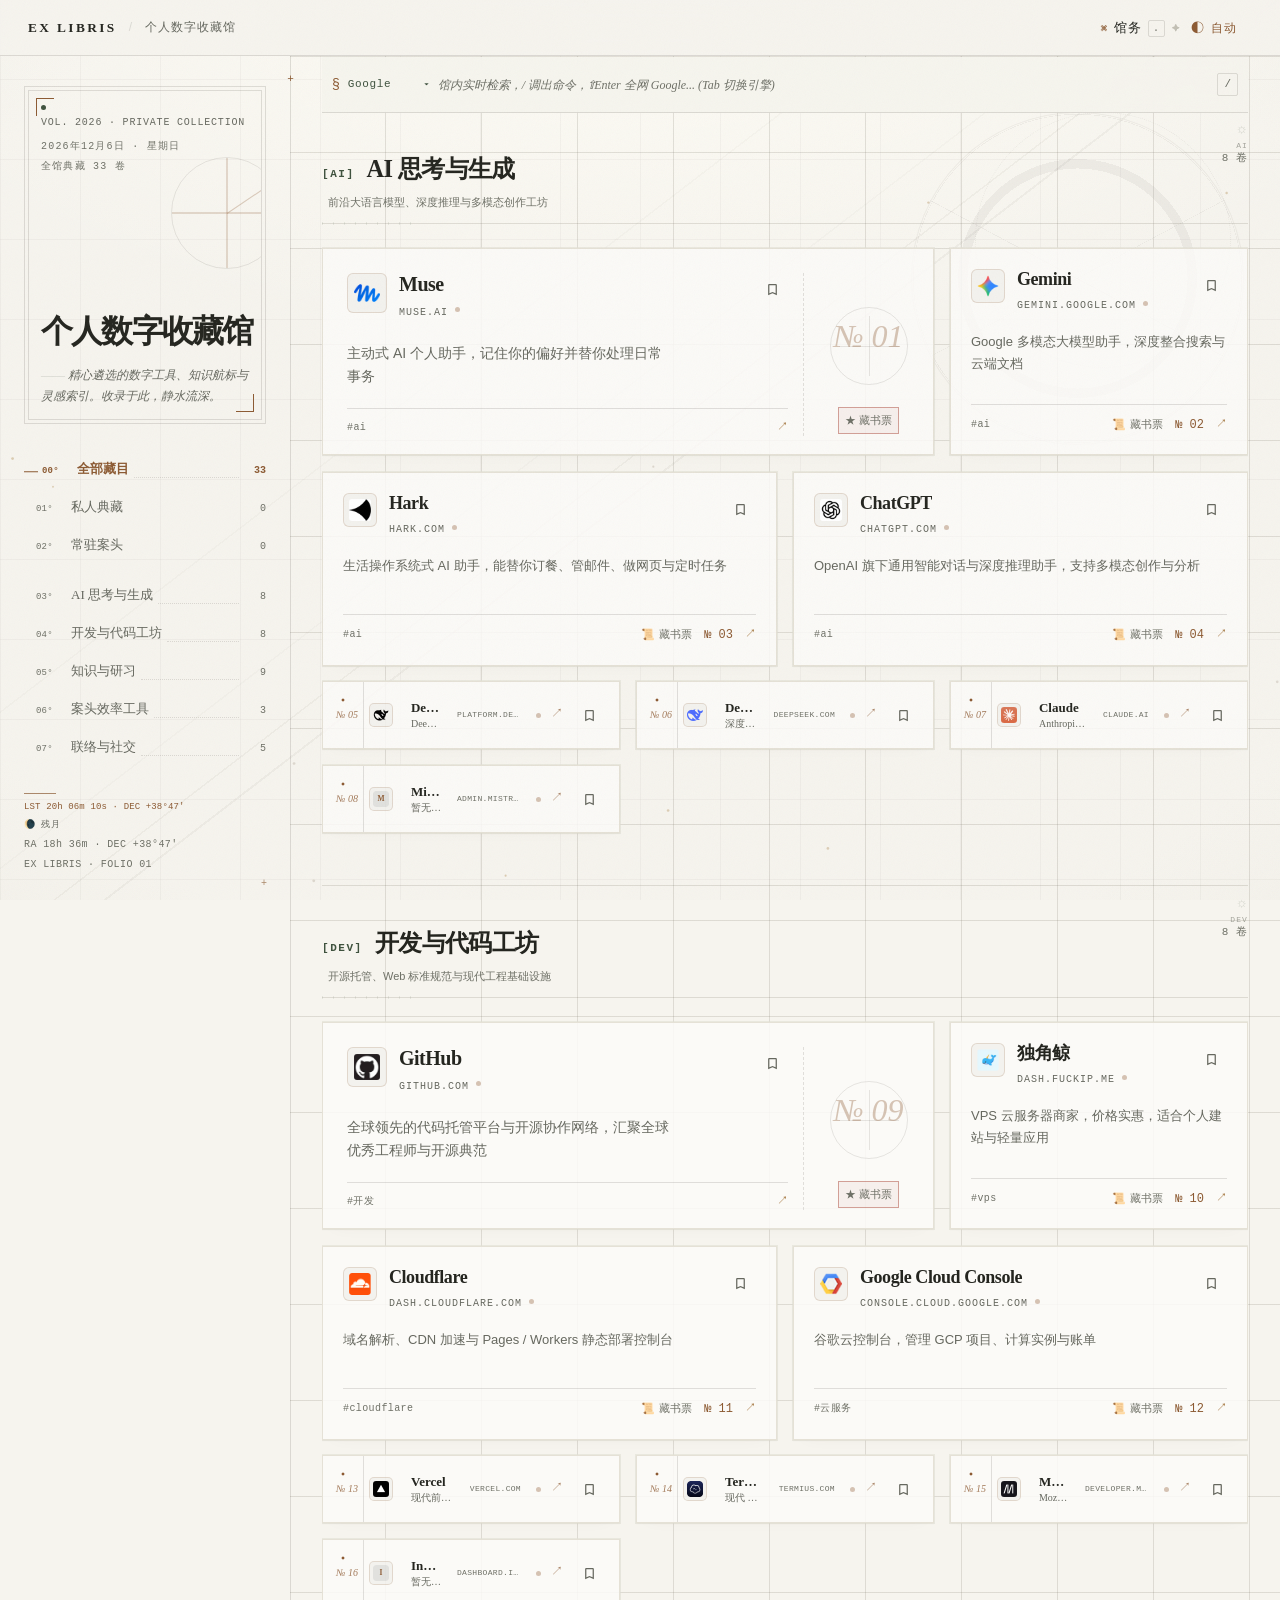
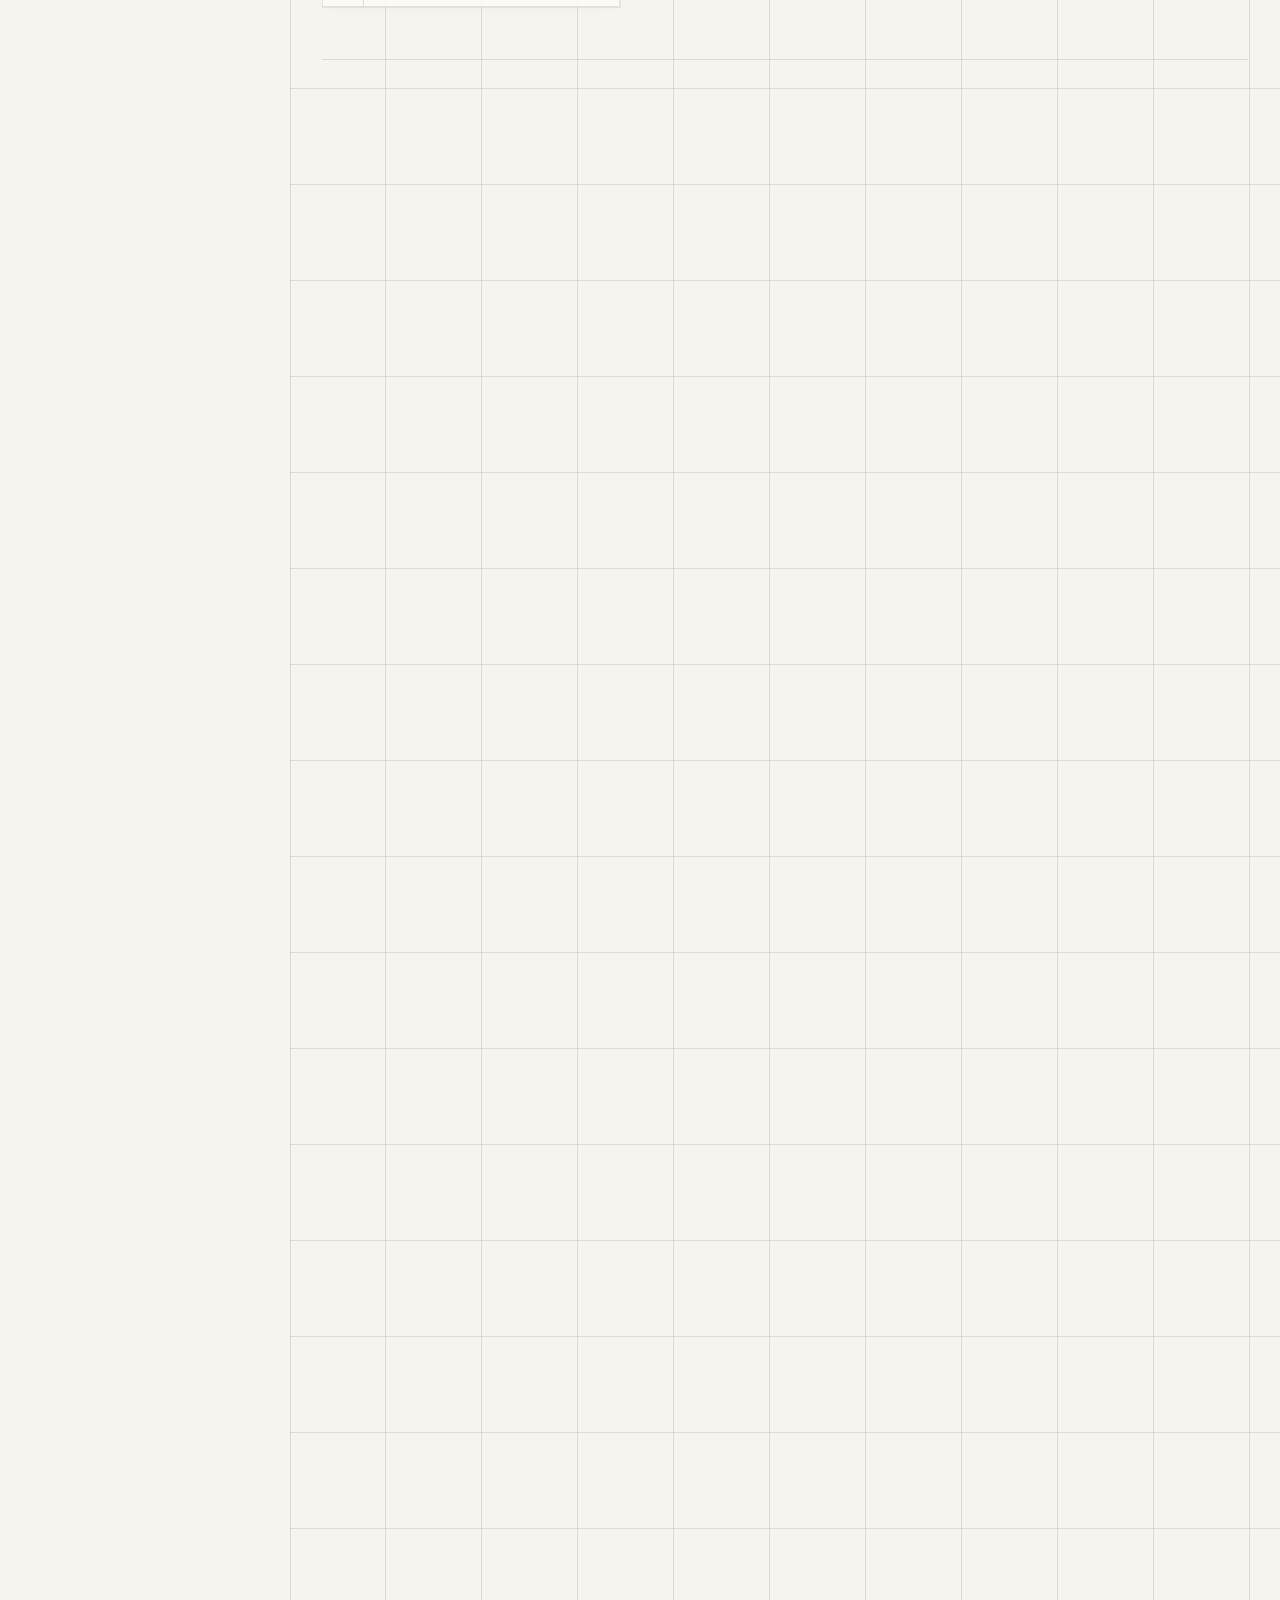
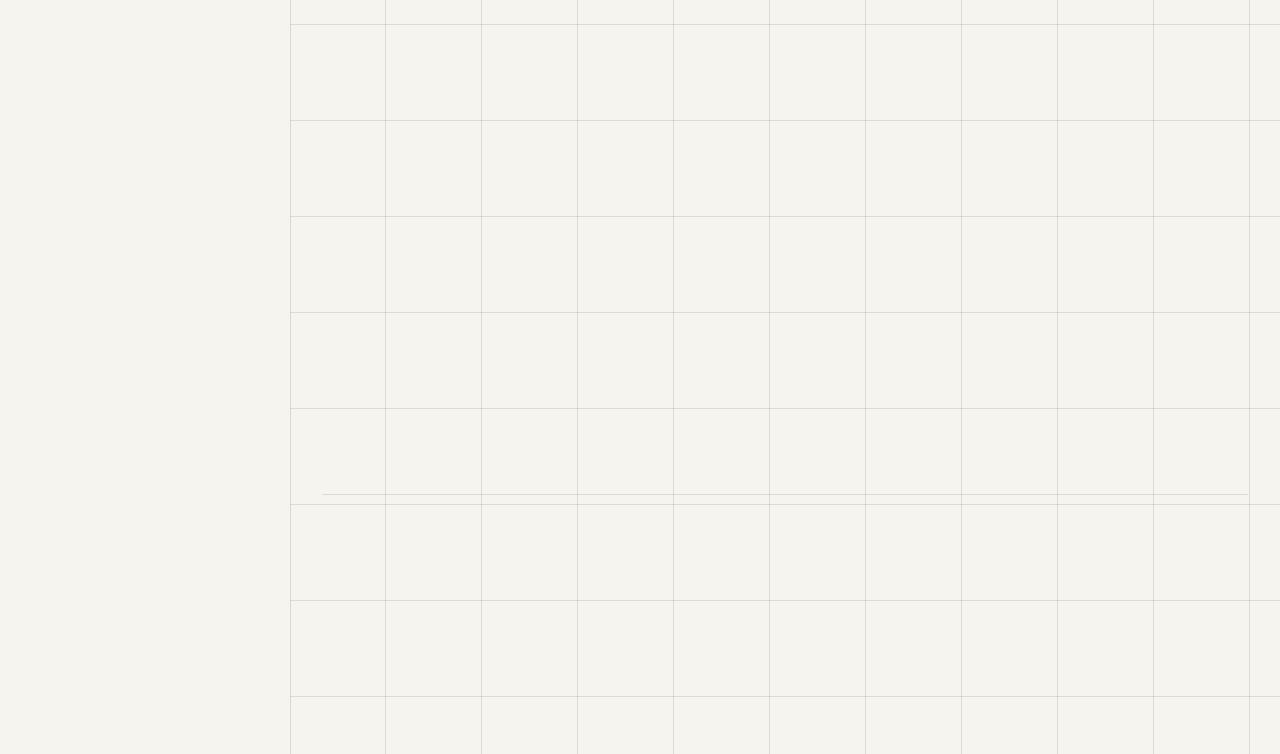
==== commit be323f8c: "fix: keep milestone seals inside the sidebar cover" ====
--- a/index.html
+++ b/index.html
@@ -27,7 +27,7 @@
       });
     })();
   </script>
-  <link rel="stylesheet" href="styles.css?v=20261119a">
+  <link rel="stylesheet" href="styles.css?v=20261121a">
   <link rel="icon" type="image/svg+xml" href="favicon.svg">
 </head>
 <body>
--- a/styles.css
+++ b/styles.css
@@ -3523,9 +3523,20 @@
 }
 
 .ex-libris-plate .masthead-issue {
+  flex-wrap: wrap;
   gap: 5px;
   align-items: flex-start;
   line-height: 1.55;
+}
+
+/* Keep earned seals inside the cover when the issue line fills the spine. */
+.ex-libris-plate .masthead-milestone-slot {
+  flex-shrink: 0;
+  margin-left: 0;
+}
+
+.ex-libris-plate .milestone-seal-badge {
+  white-space: nowrap;
 }
 
 /* 刊头卷号在窄书脊里必须保持单行，避免 1440 等桌面宽度折成两行 */
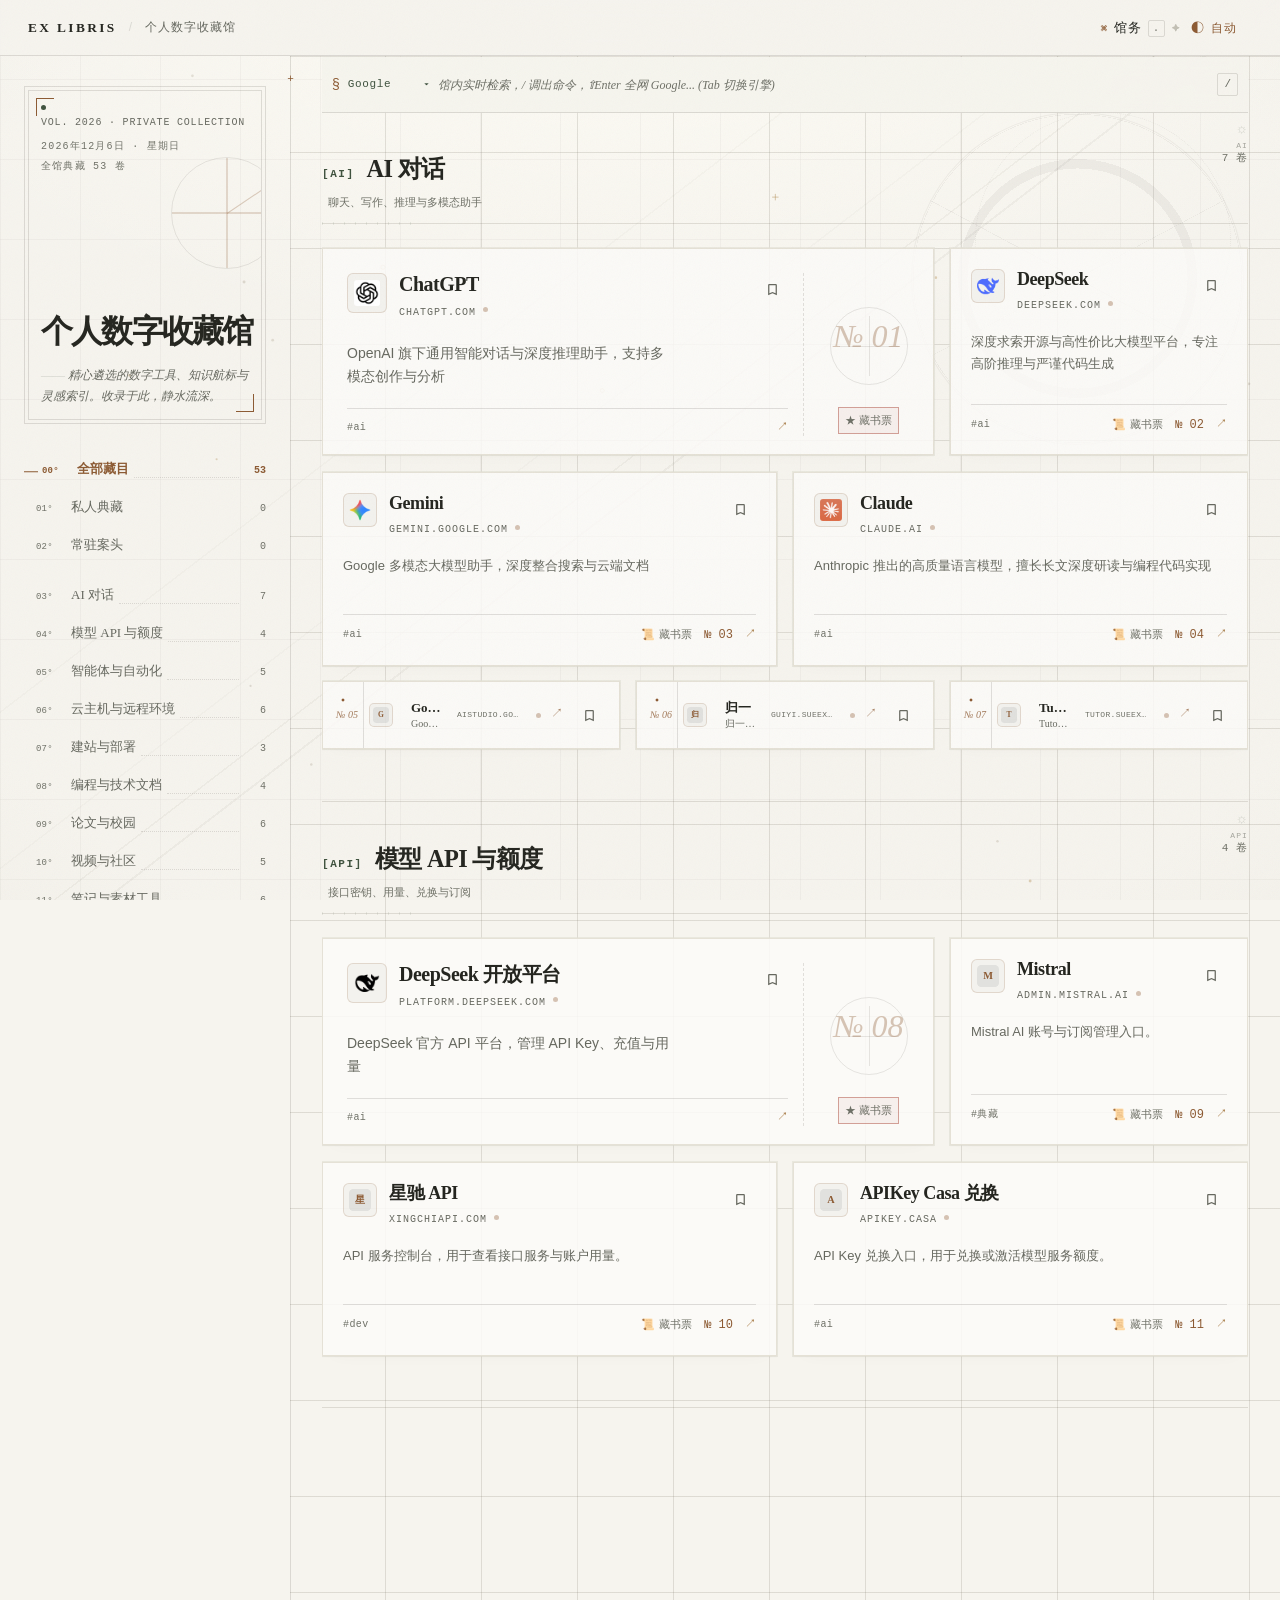
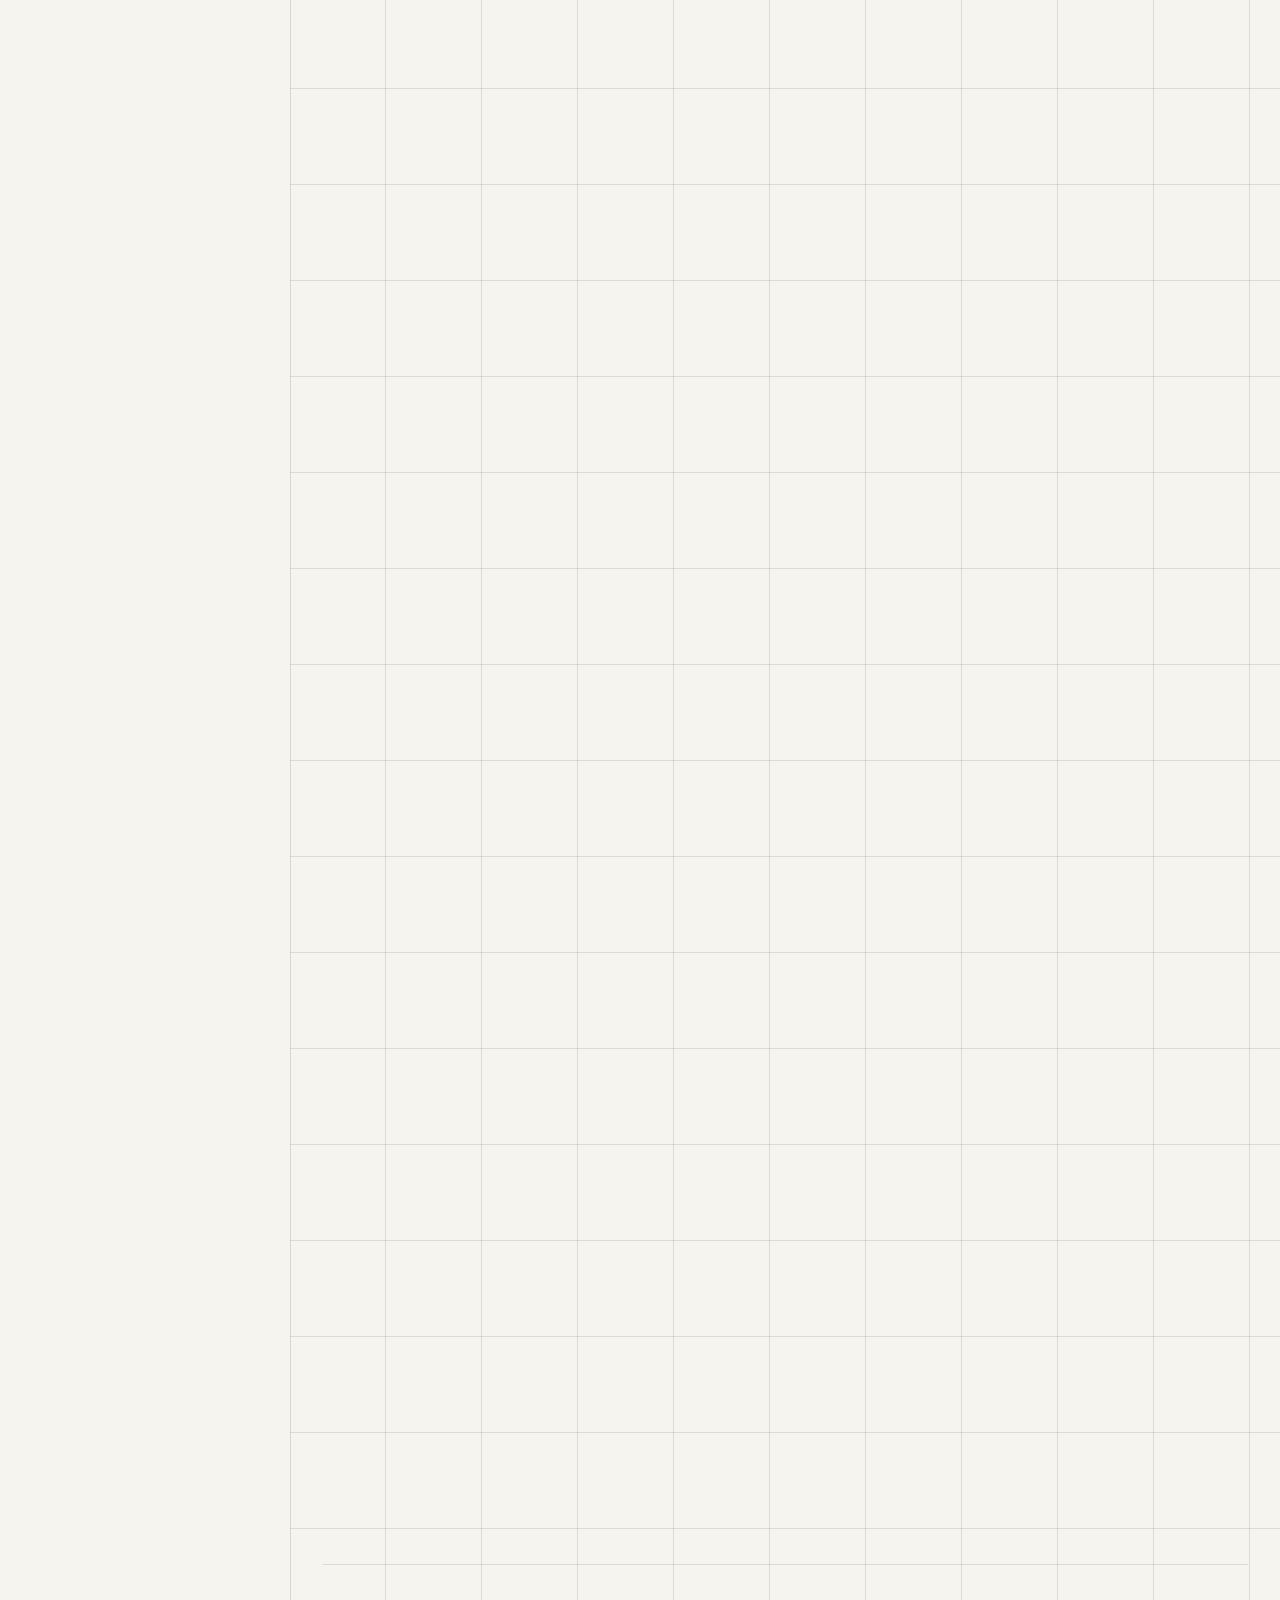
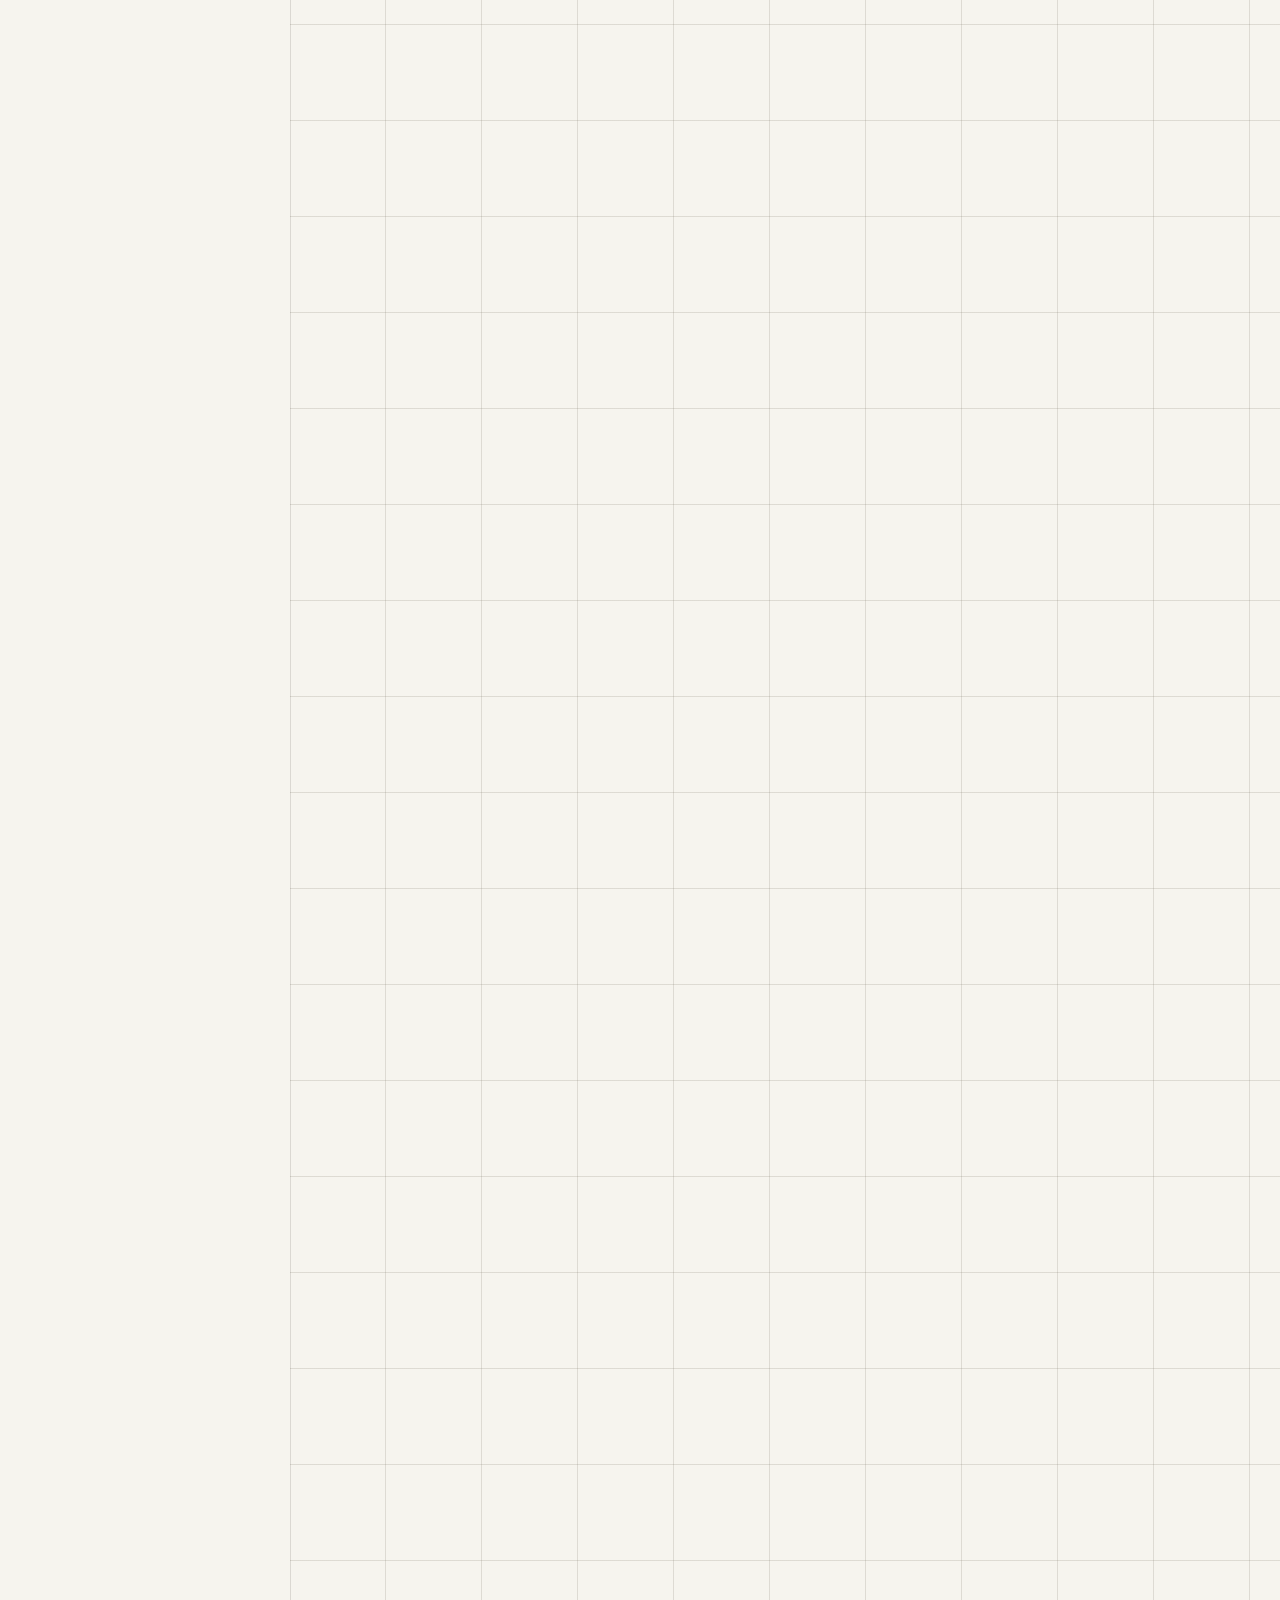
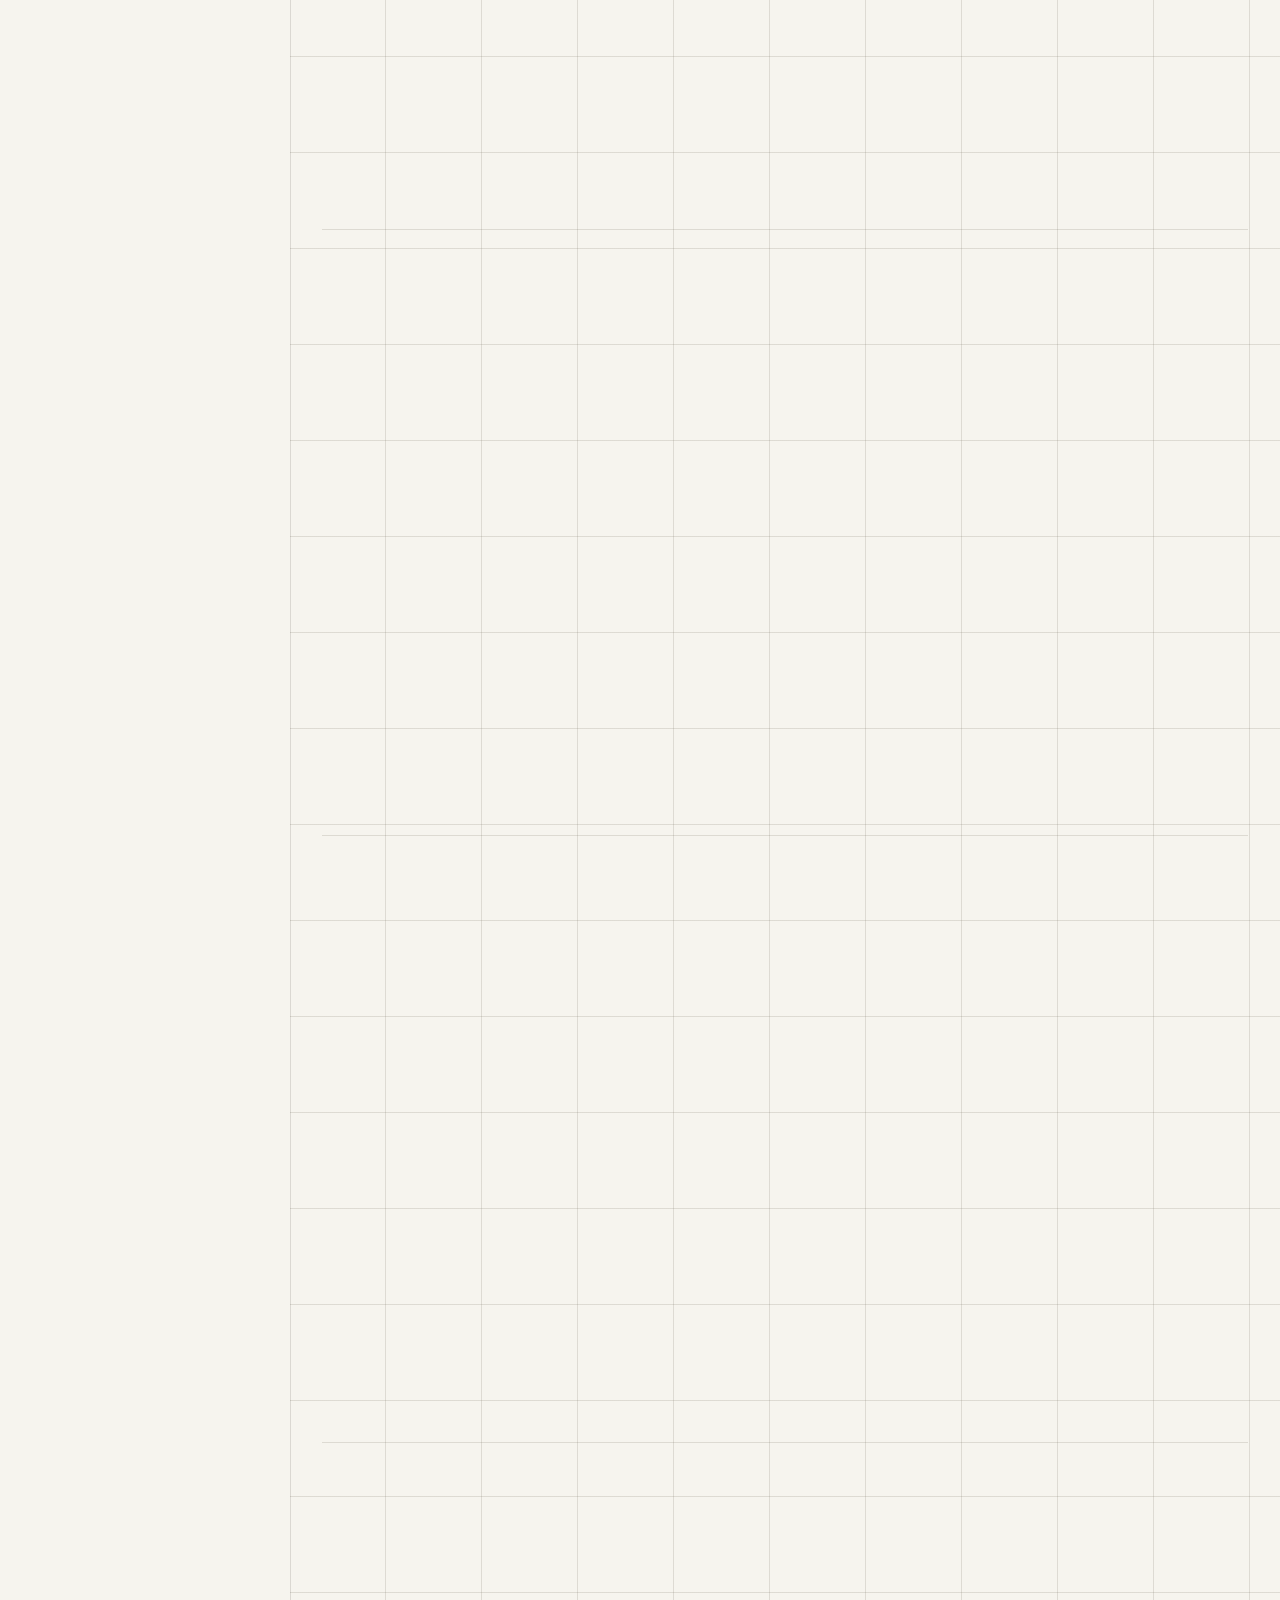
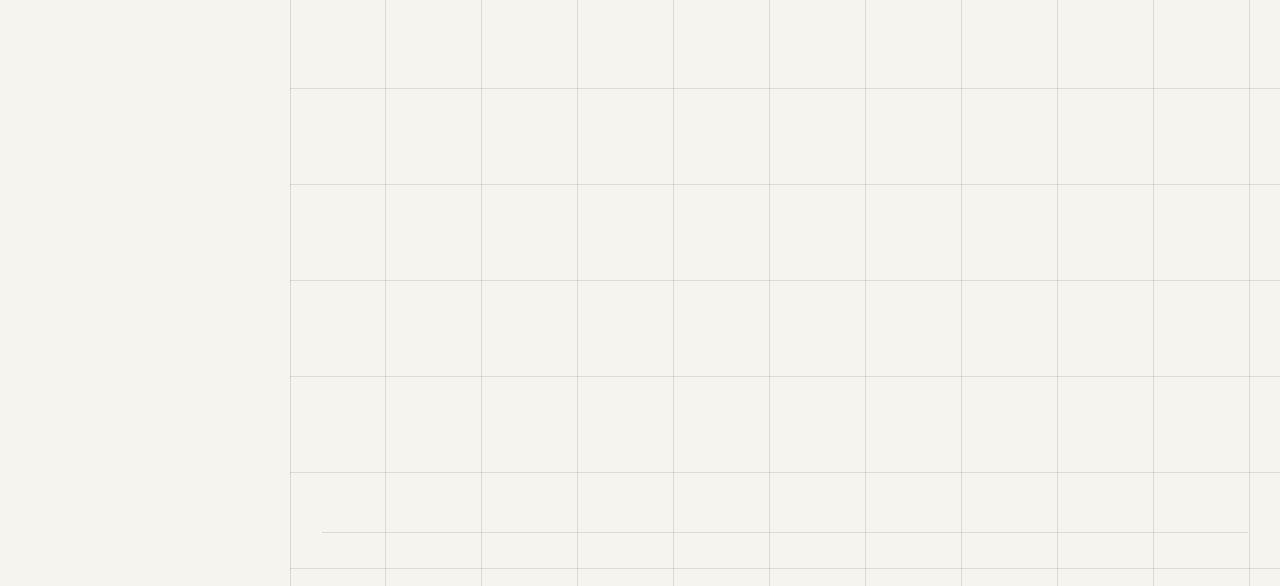
==== commit 7657c1bd: "Publish task-based catalogue and fix stale directory overrides and offline shell" ====
--- a/index.html
+++ b/index.html
@@ -1021,8 +1021,8 @@
     })();
   </script>
   <!-- 纯静态模块化脚本装配 (原生加载，无构建步骤，添加版本戳防浏览器与CDN缓存) -->
-  <script src="data.js?v=1.8.0" defer></script>
-  <script src="js/notion-cards.js?v=1.0.3" defer></script>
+  <script src="data.js?v=20261121-r2" defer></script>
+  <script src="js/notion-cards.js?v=20261121-r2" defer></script>
   <script src="js/lazy.js?v=b4.1" defer></script>
   <script src="js/storage.js?v=2.0.0" defer></script>
   <script src="js/schema.js?v=b3.9" defer></script>
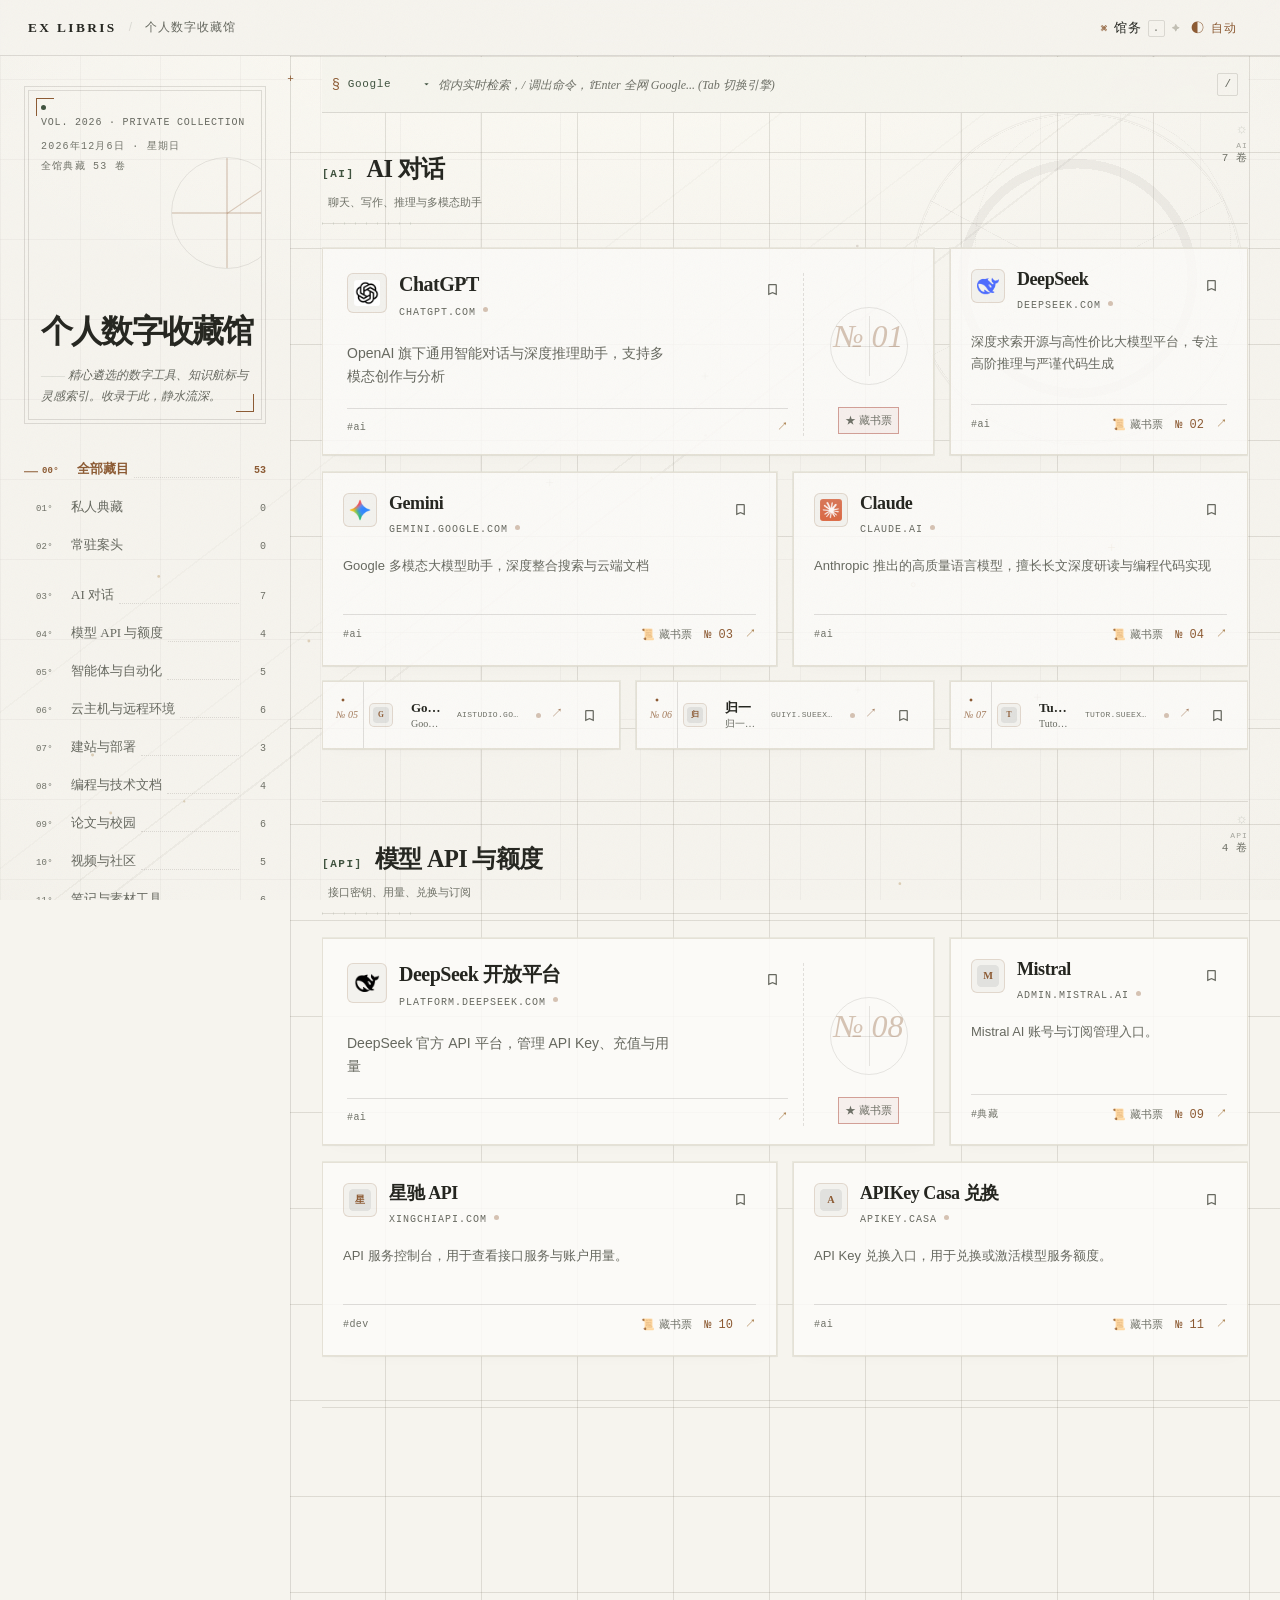
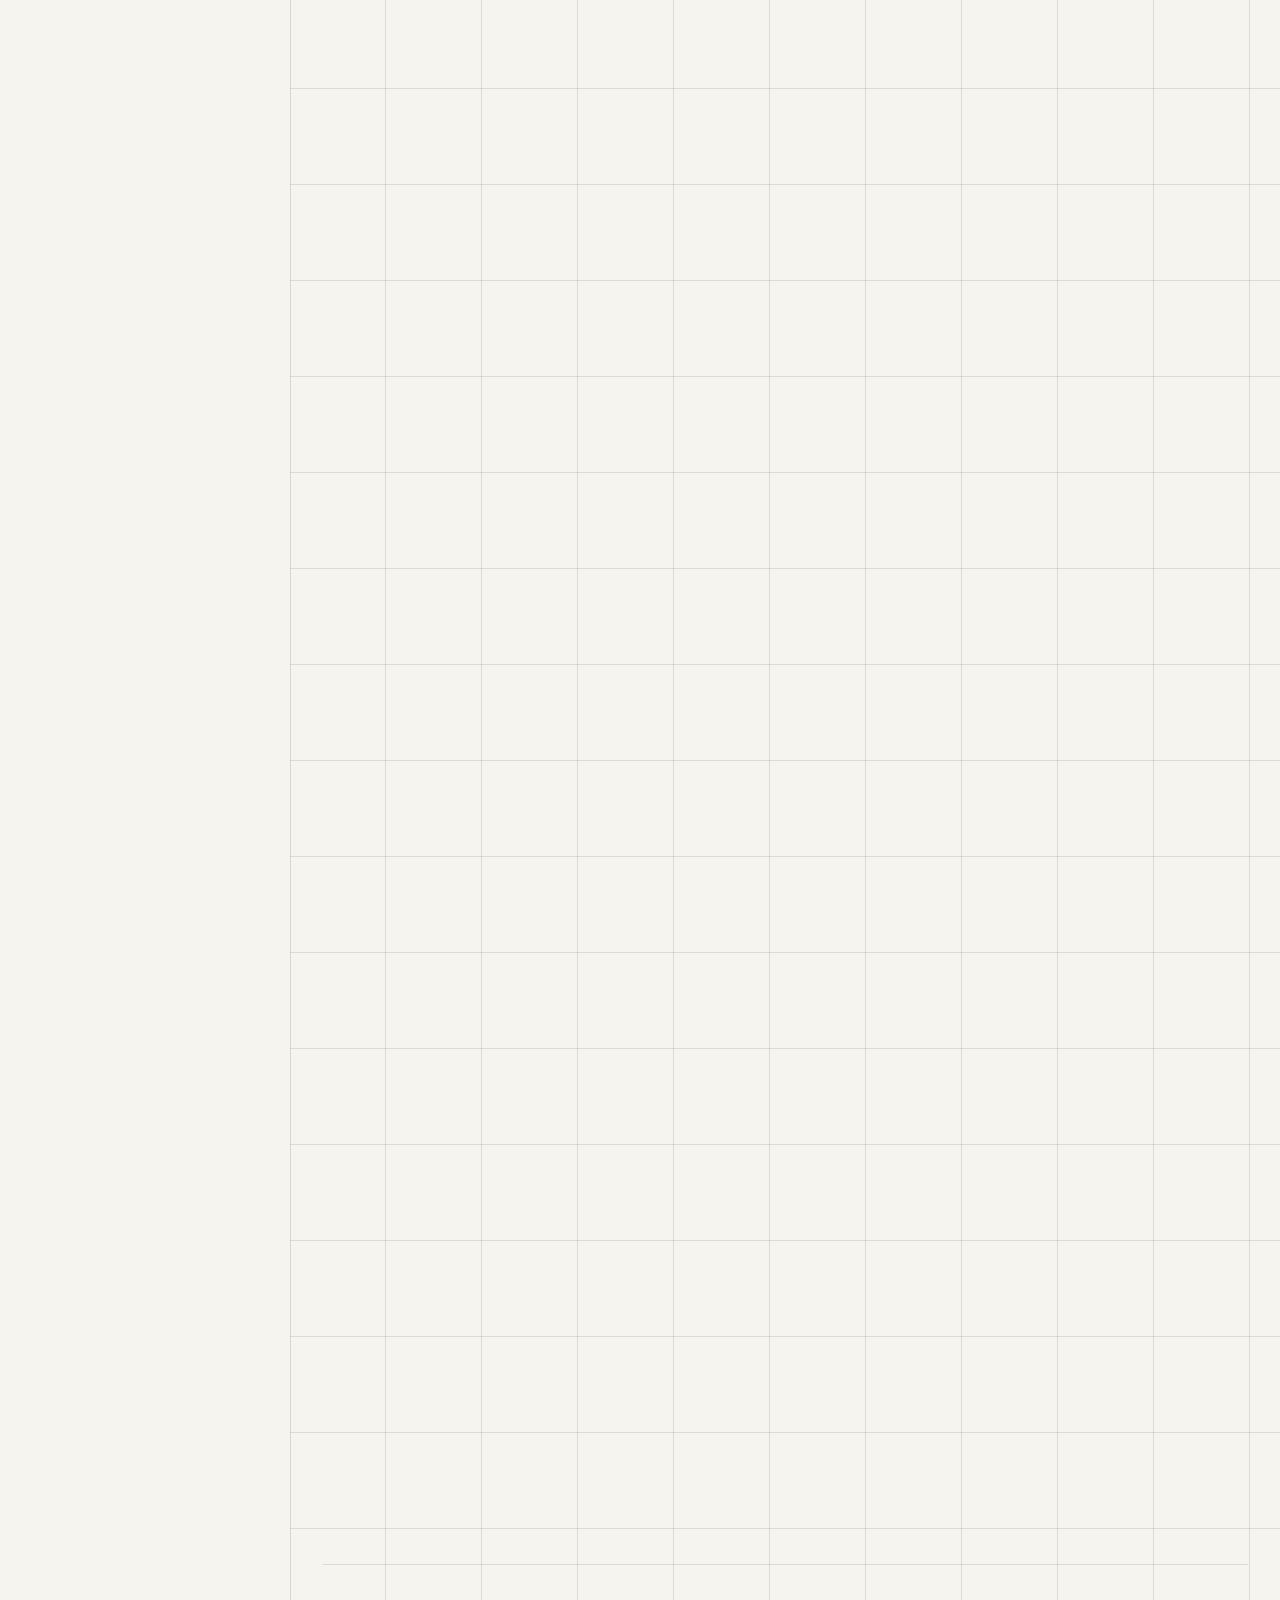
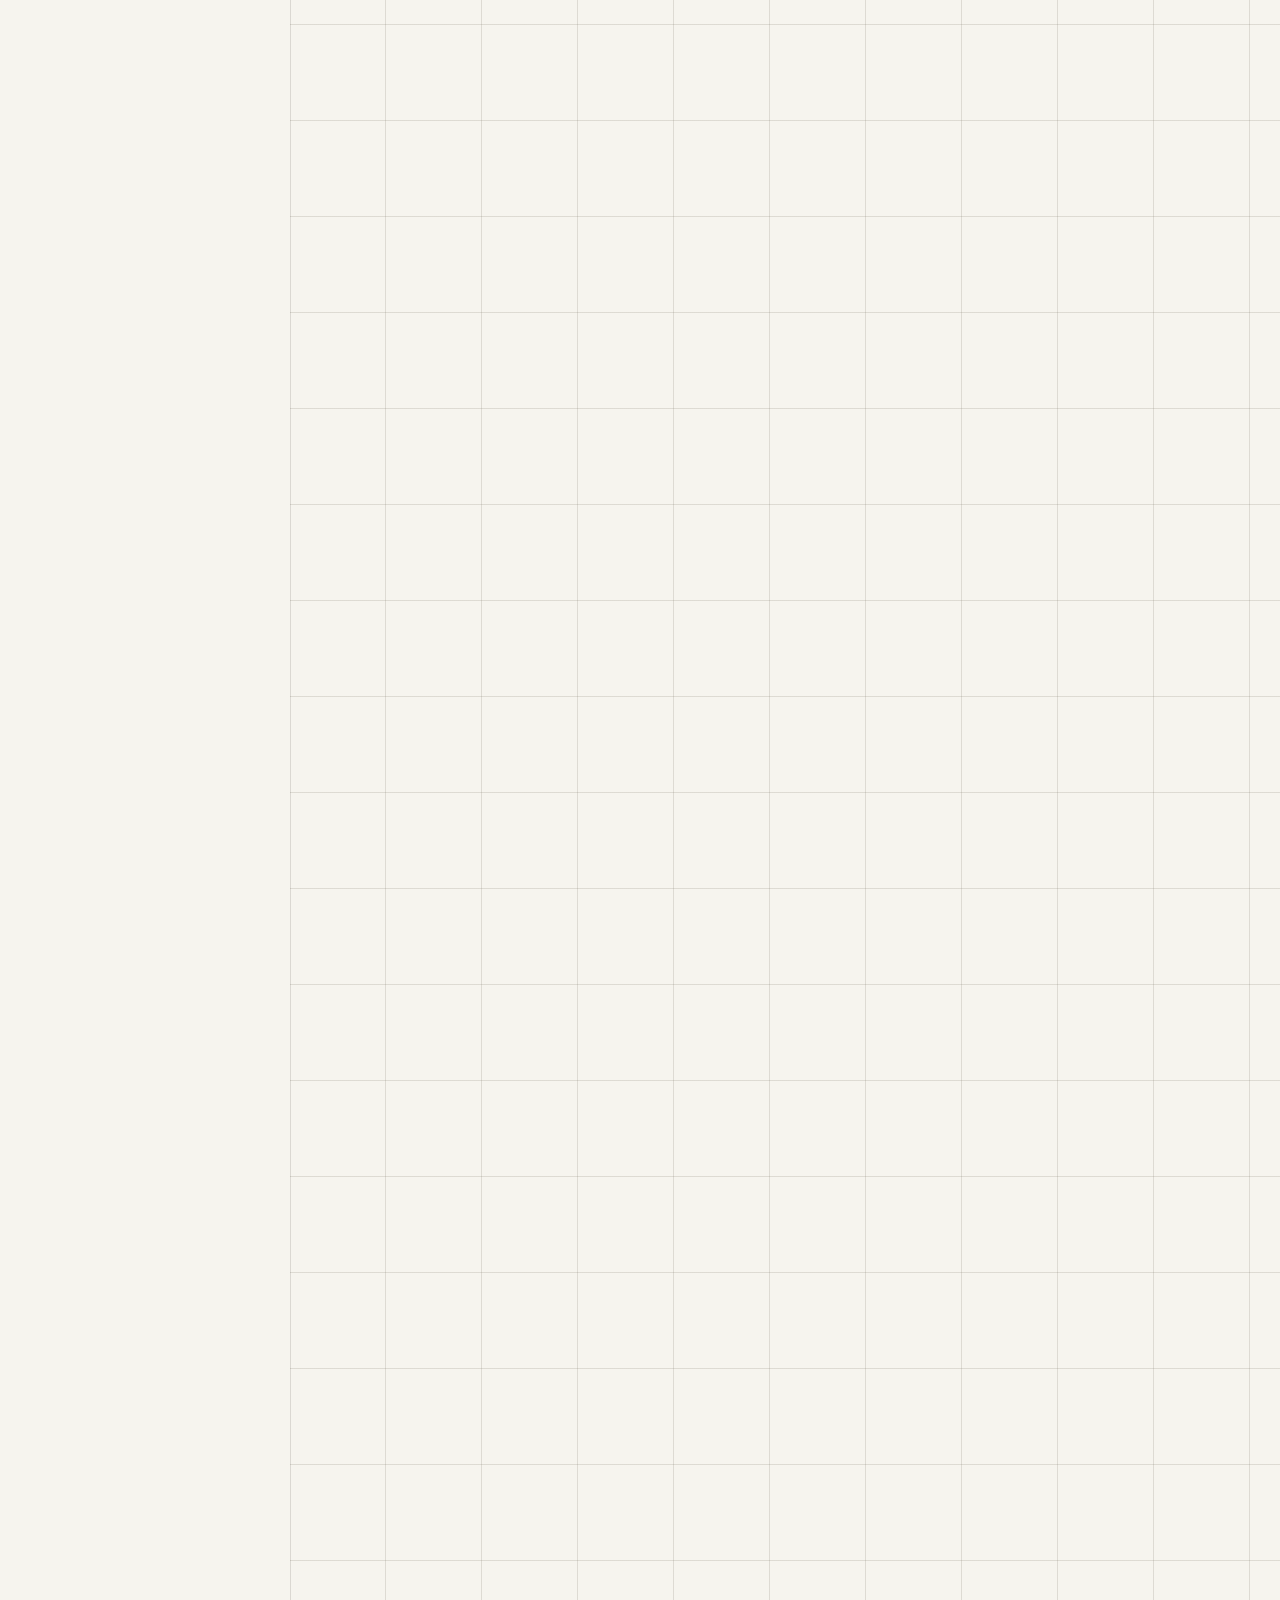
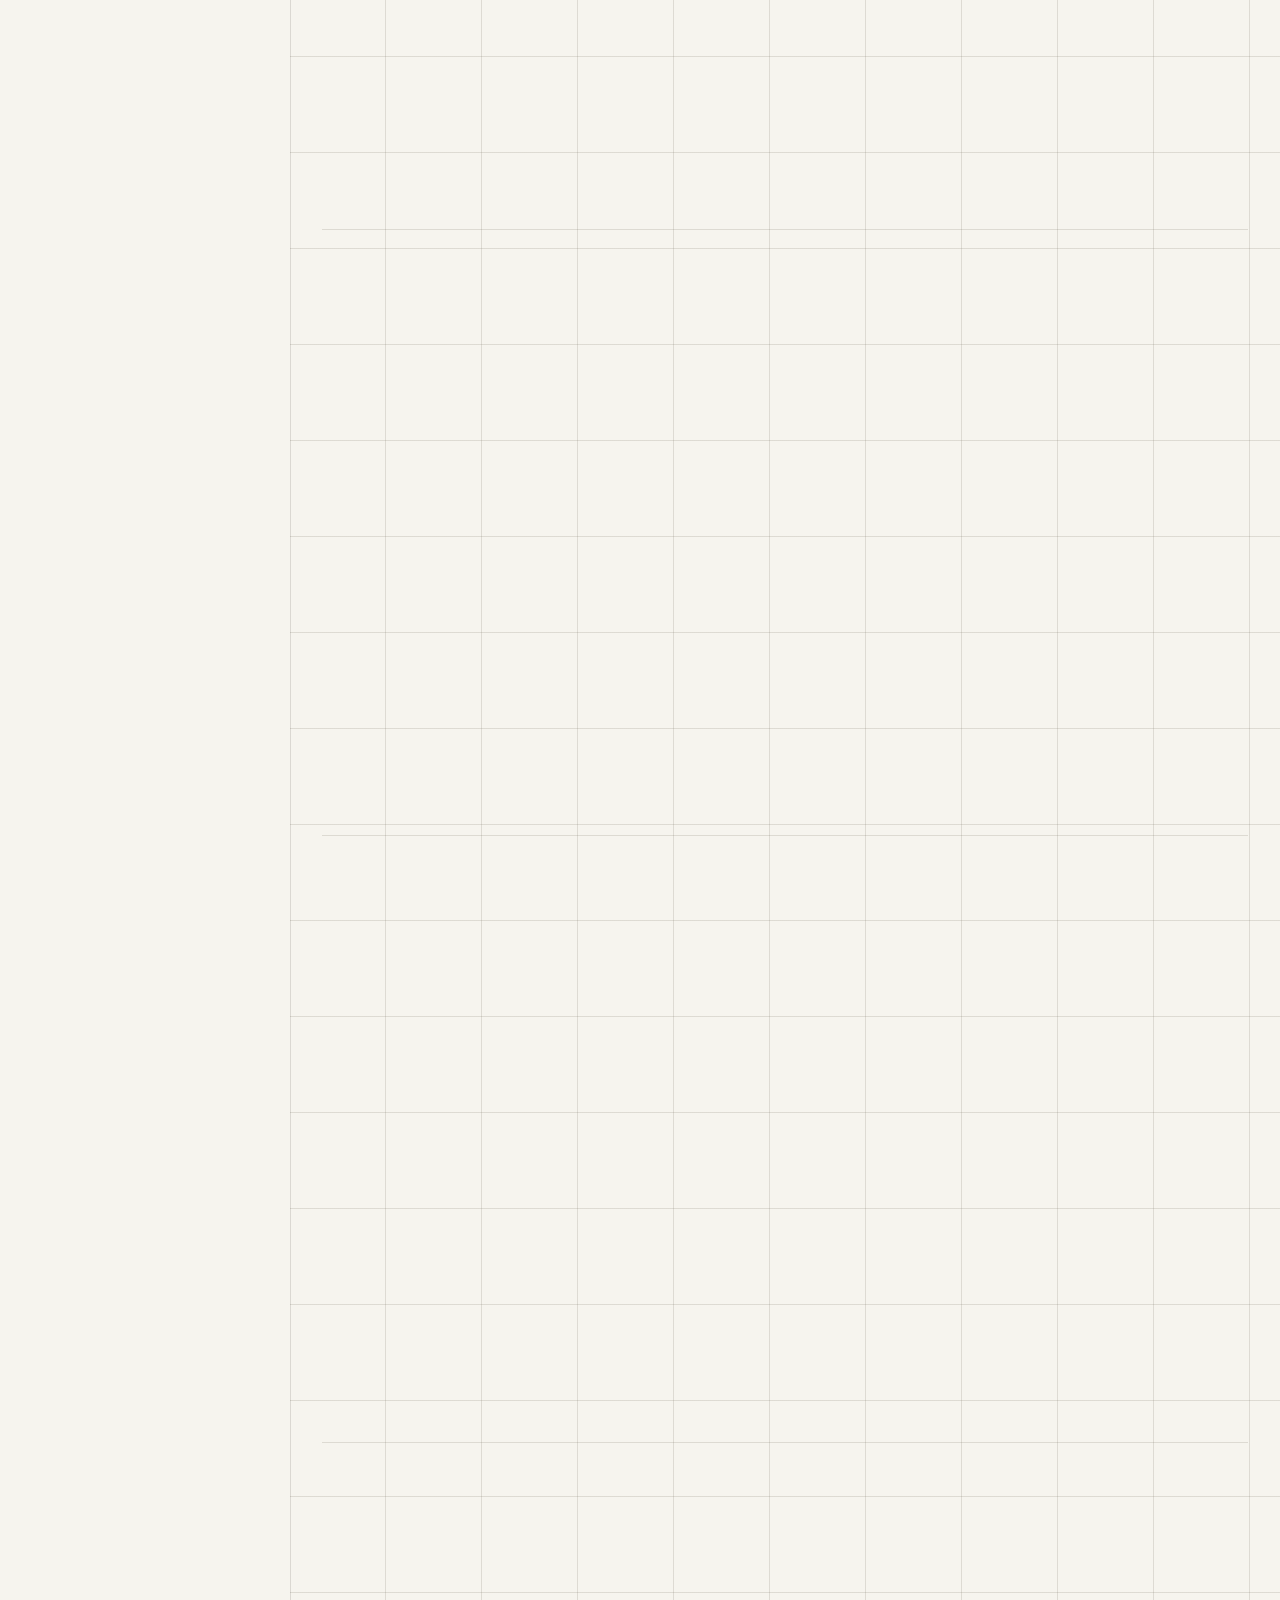
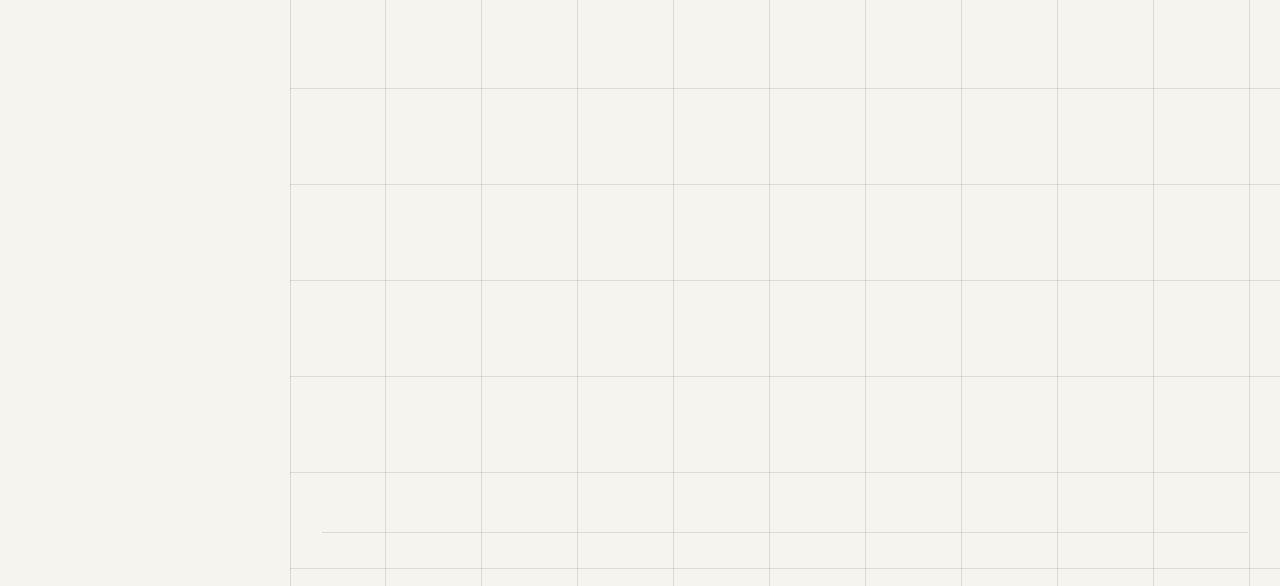
==== commit a78d08ec: "Refresh card annotation script to show verified usage notes" ====
--- a/index.html
+++ b/index.html
@@ -1039,7 +1039,7 @@
   <script src="js/commands.js?v=b3.9" defer></script>
   <script src="js/hall.js?v=b3.9" defer></script>
   <script src="js/folio-keys.js?v=2.0.1" defer></script>
-  <script src="js/marginalia.js?v=2.0.0" defer></script>
+  <script src="js/marginalia.js?v=20261121-notes" defer></script>
   <script src="js/constellations.js?v=2.0.0" defer></script>
   <script src="js/sanctum.js?v=2.0.1" defer></script>
   <script src="app.js?v=20261117a" defer></script>
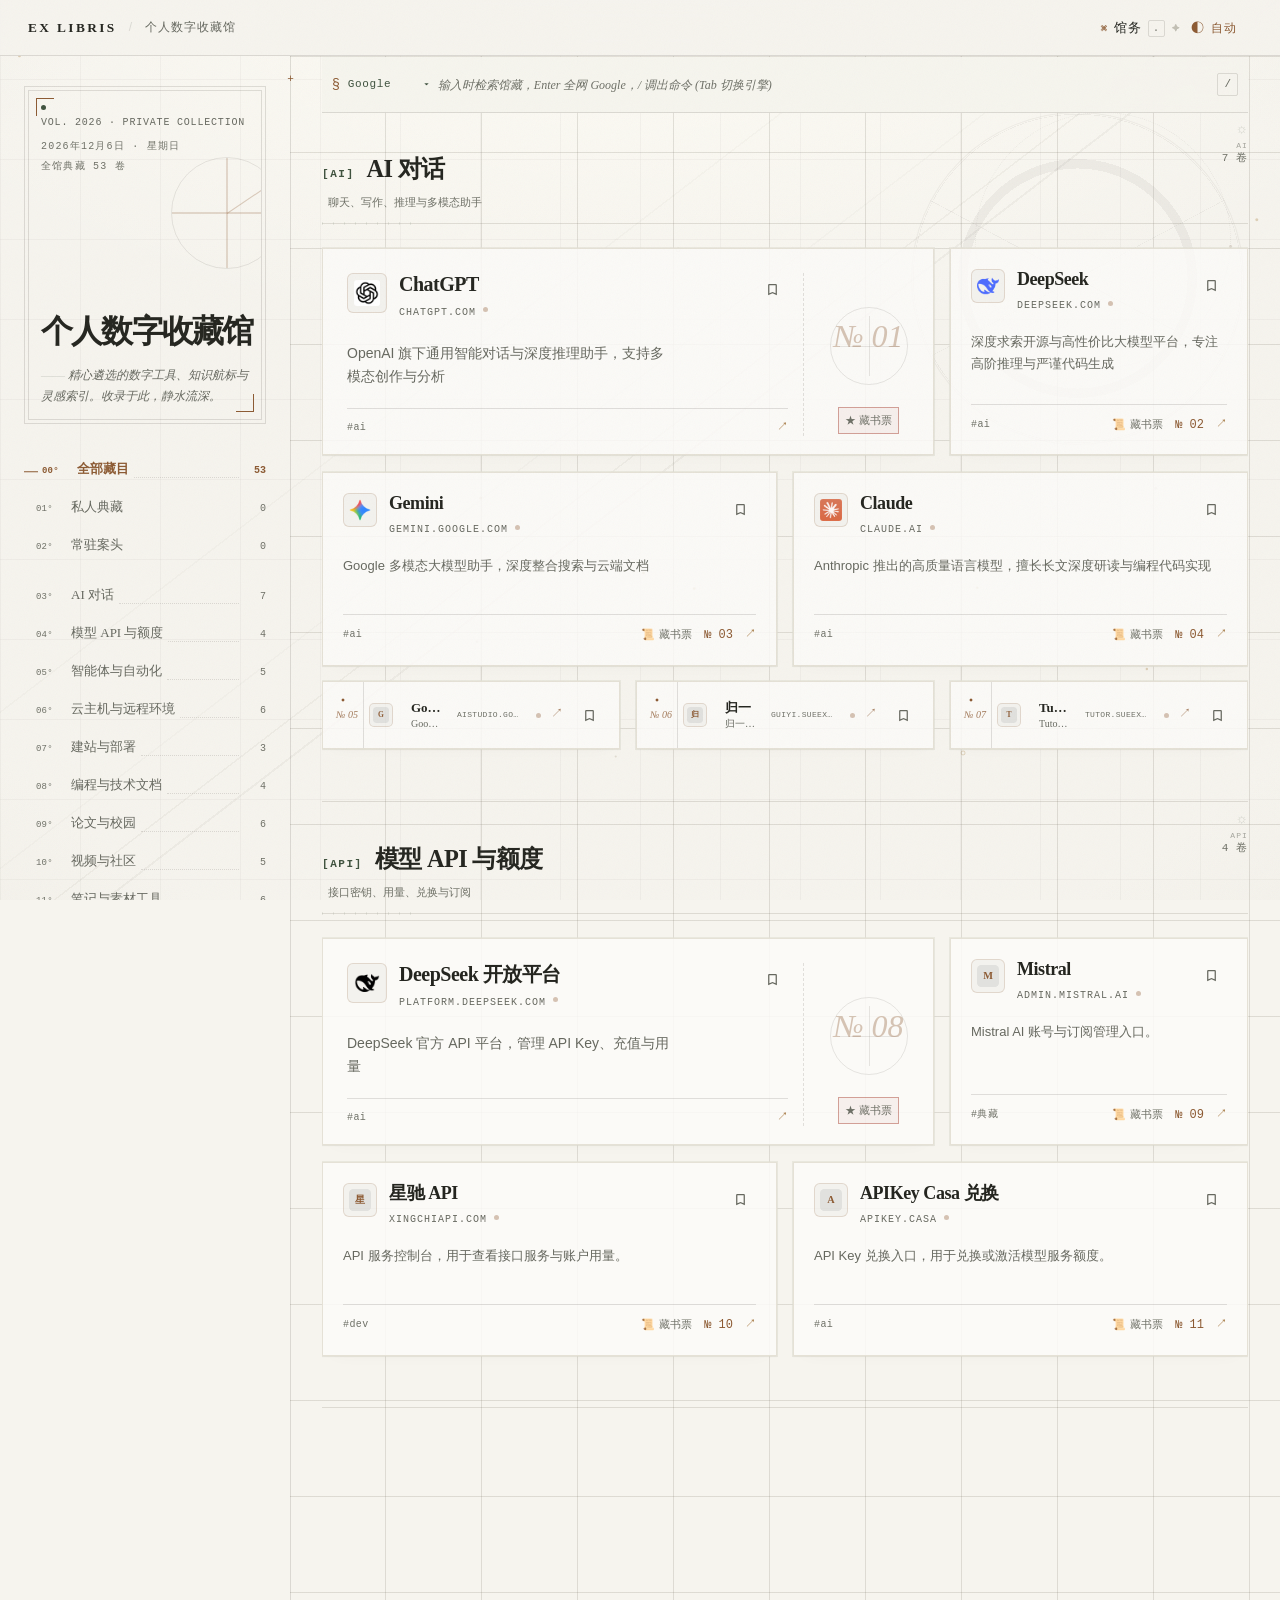
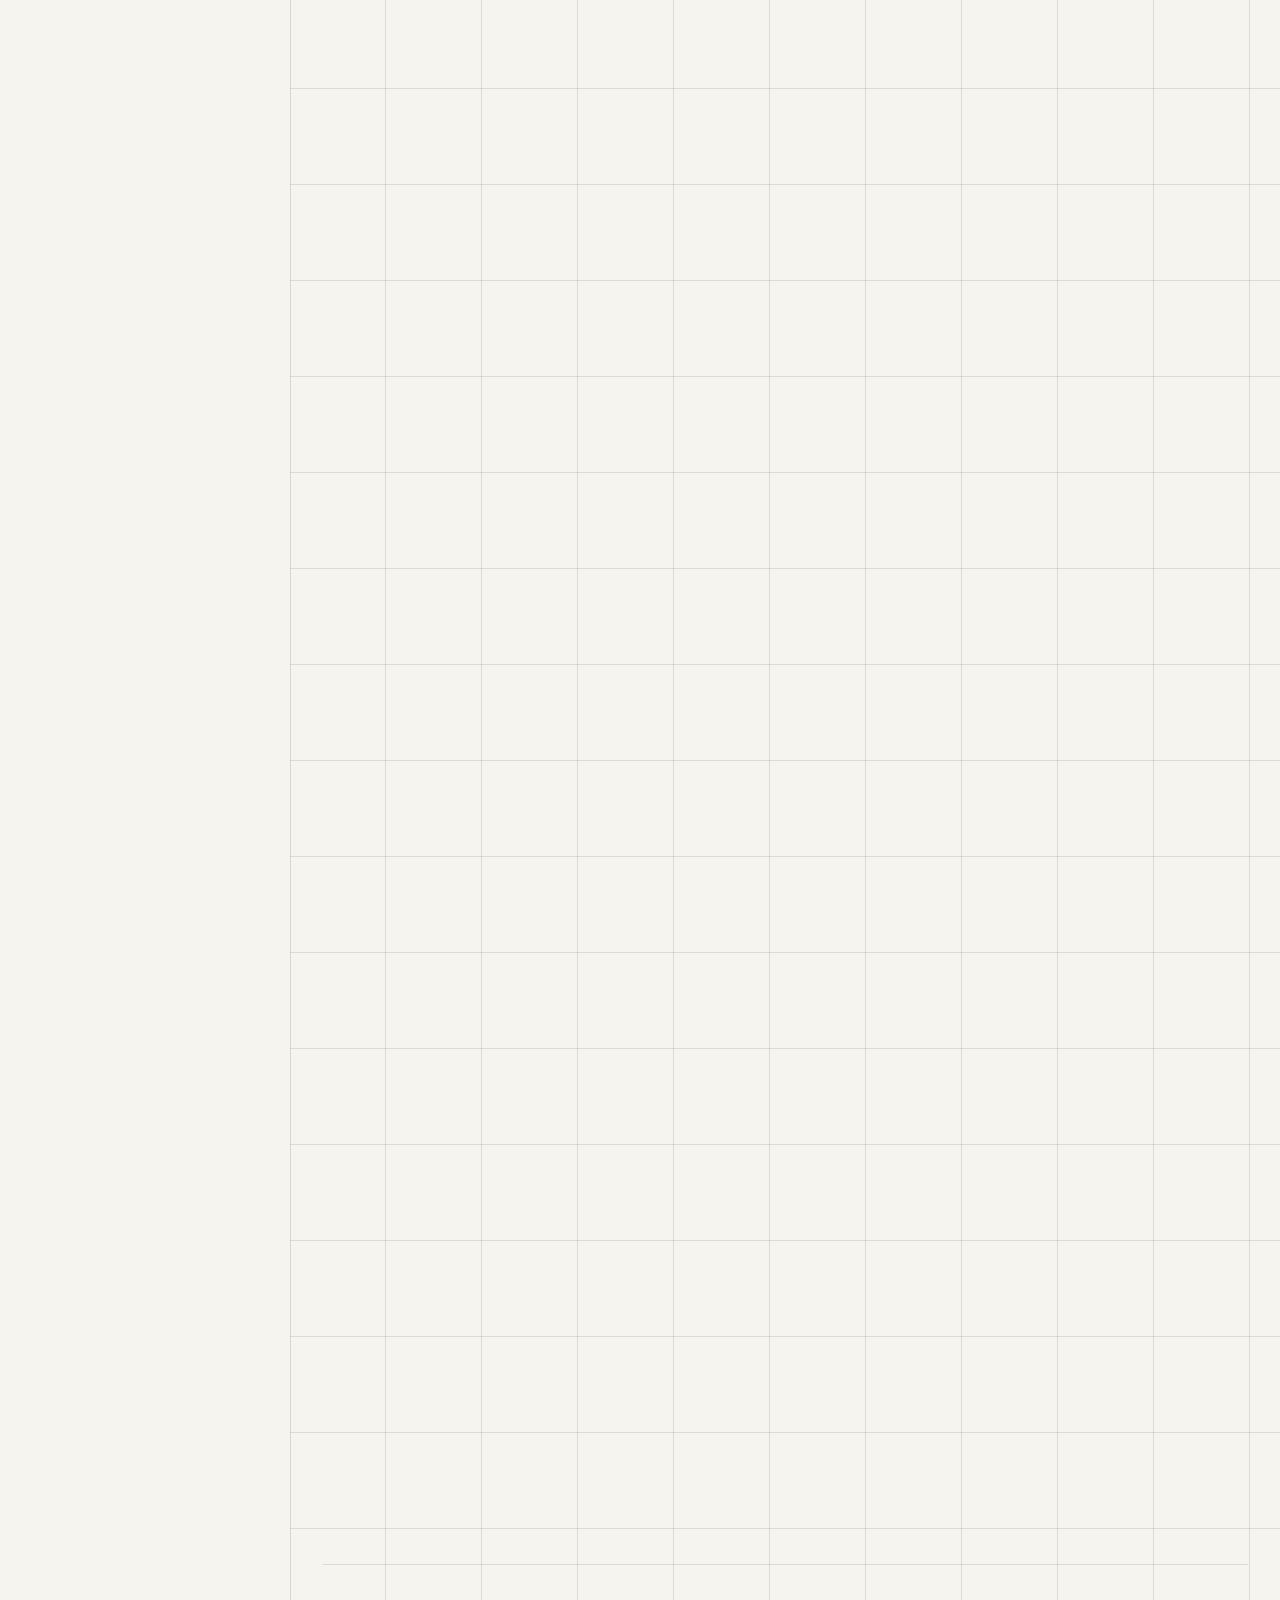
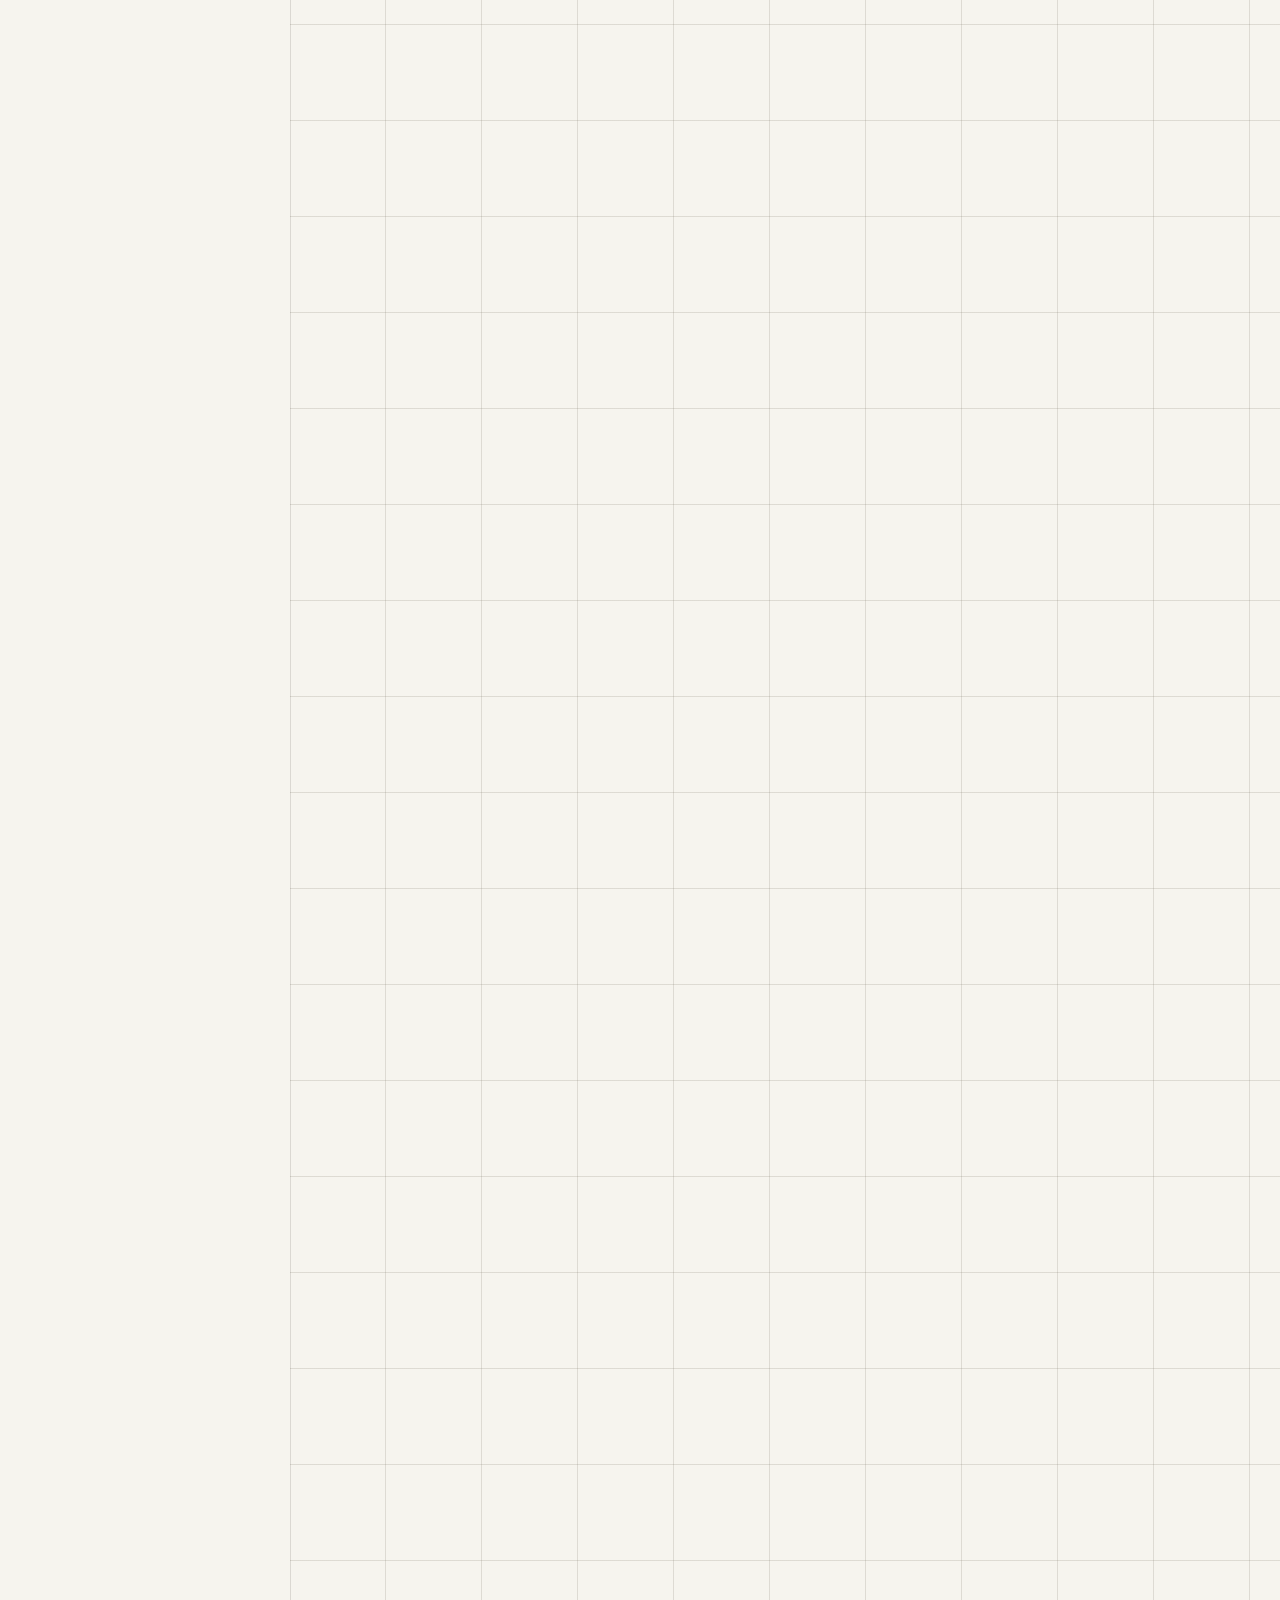
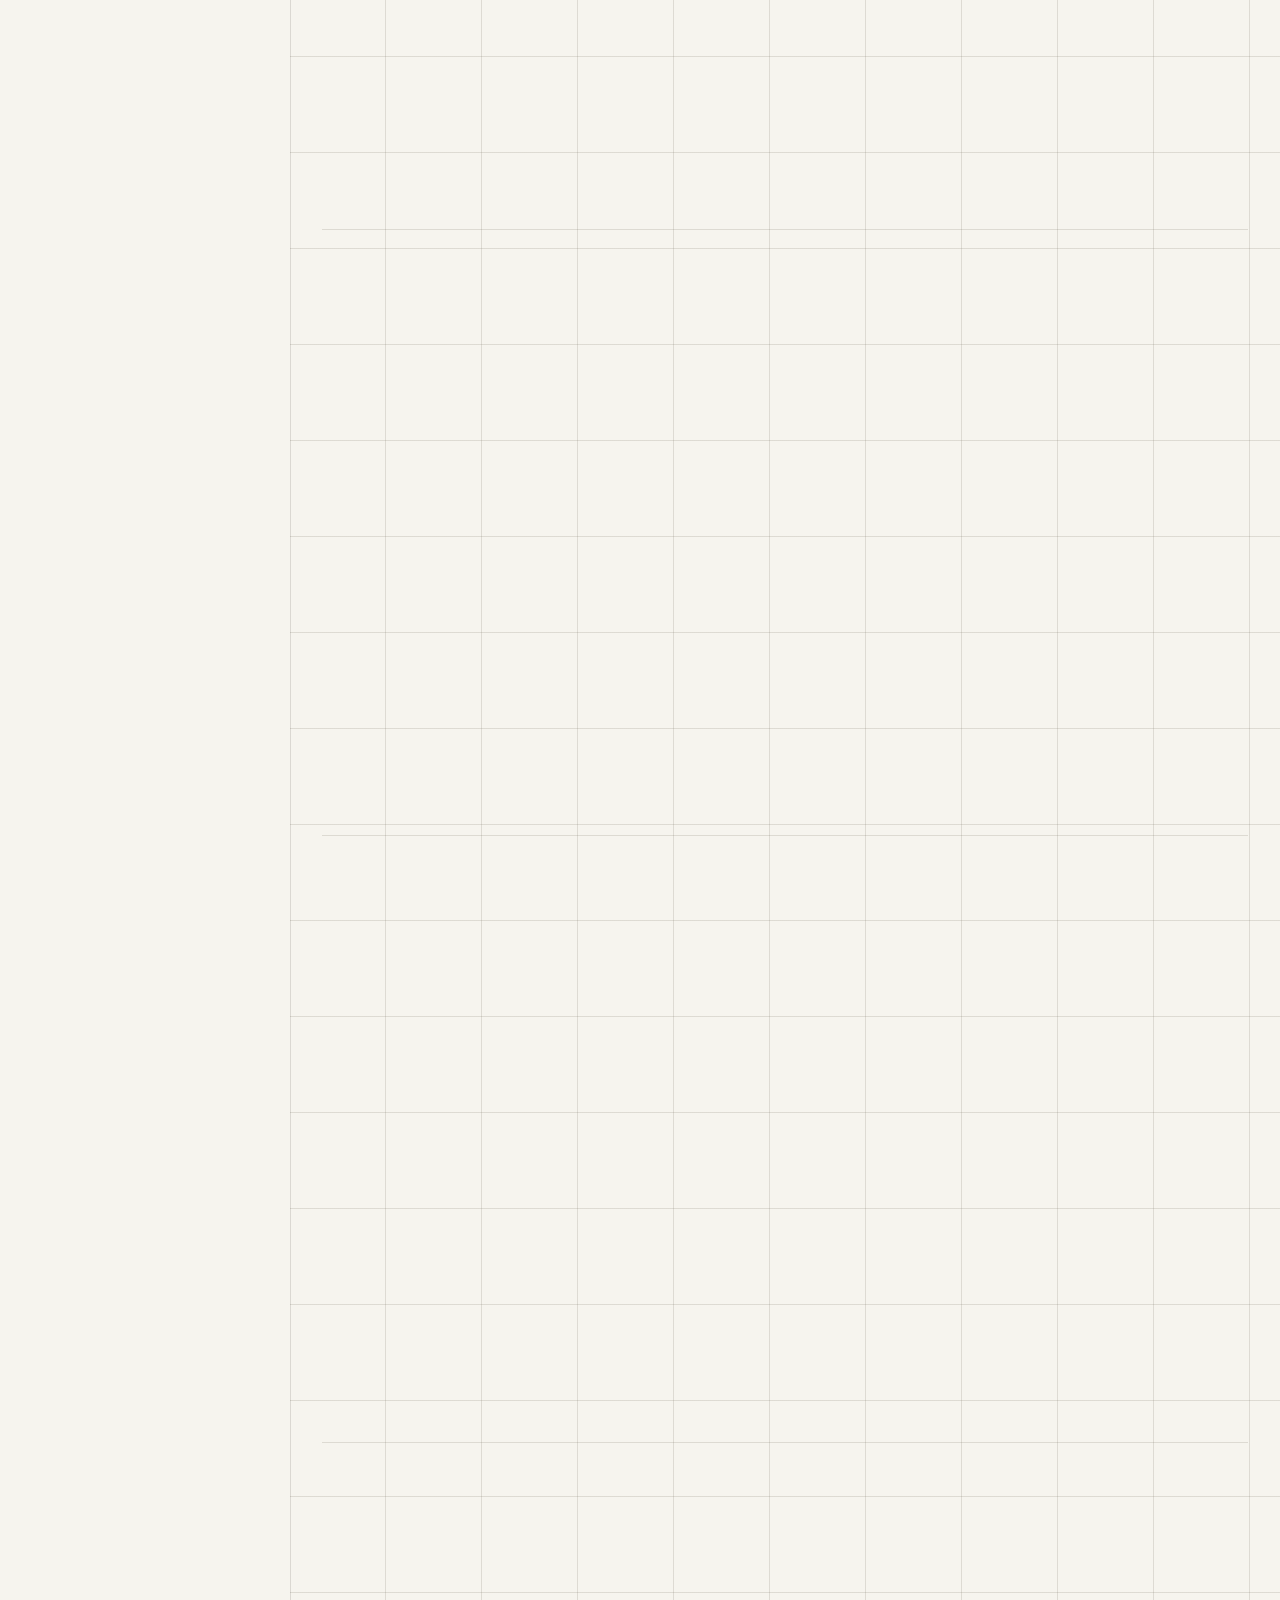
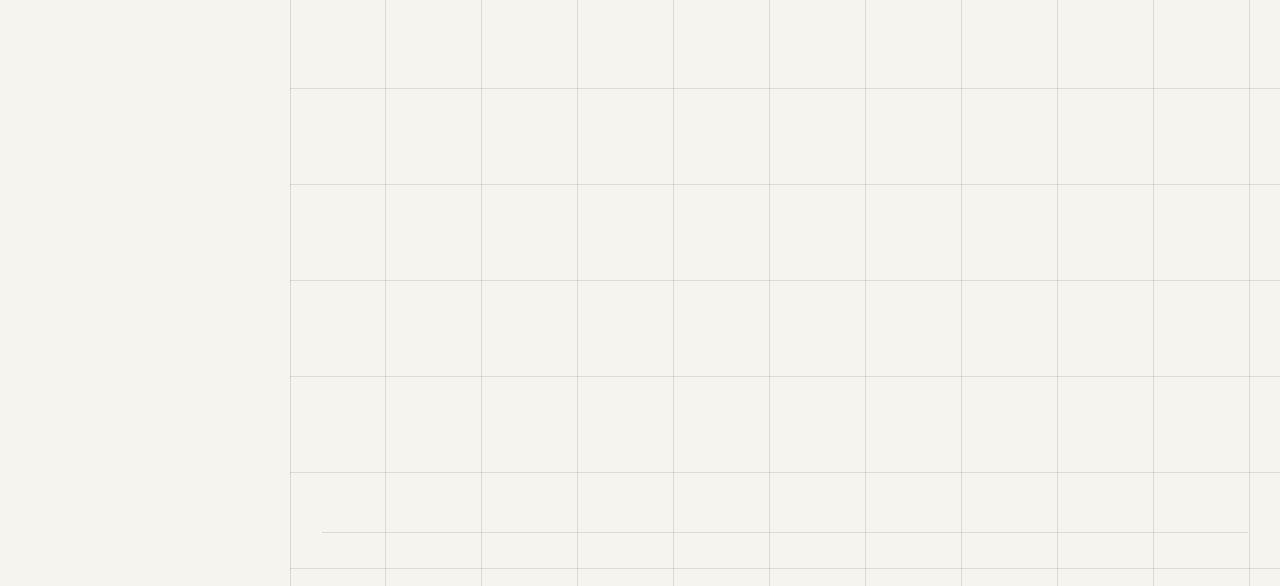
==== commit a389fb31: "fix: submit selected search engine and resume sync on mobile" ====
--- a/index.html
+++ b/index.html
@@ -1021,8 +1021,8 @@
     })();
   </script>
   <!-- 纯静态模块化脚本装配 (原生加载，无构建步骤，添加版本戳防浏览器与CDN缓存) -->
-  <script src="data.js?v=20261121-r2" defer></script>
-  <script src="js/notion-cards.js?v=20261121-r2" defer></script>
+  <script src="data.js?v=1.8.0" defer></script>
+  <script src="js/notion-cards.js?v=1.0.3" defer></script>
   <script src="js/lazy.js?v=b4.1" defer></script>
   <script src="js/storage.js?v=2.0.0" defer></script>
   <script src="js/schema.js?v=b3.9" defer></script>
@@ -1032,17 +1032,17 @@
   <script src="js/favorites.js?v=1.7.1" defer></script>
   <script src="js/visits.js?v=2.0.0" defer></script>
   <script src="js/search.js?v=1.7.0" defer></script>
-  <script src="js/engine.js?v=b3.10" defer></script>
+  <script src="js/engine.js?v=b3.11" defer></script>
   <script src="js/motion.js?v=1.7.0" defer></script>
   <script src="js/sortable.js?v=1.7.1" defer></script>
   <script src="js/shortcuts.js?v=b3.10" defer></script>
   <script src="js/commands.js?v=b3.9" defer></script>
   <script src="js/hall.js?v=b3.9" defer></script>
   <script src="js/folio-keys.js?v=2.0.1" defer></script>
-  <script src="js/marginalia.js?v=20261121-notes" defer></script>
+  <script src="js/marginalia.js?v=2.0.0" defer></script>
   <script src="js/constellations.js?v=2.0.0" defer></script>
   <script src="js/sanctum.js?v=2.0.1" defer></script>
-  <script src="app.js?v=20261117a" defer></script>
+  <script src="app.js?v=20261122a" defer></script>
   <div id="net-status" class="net-status" role="status" aria-live="polite" hidden></div>
   <script>
     /* 离线开馆：注册 Service Worker（入口页缓存优先，秒开）；离线小签与「已更新，下次打开生效」提示 */
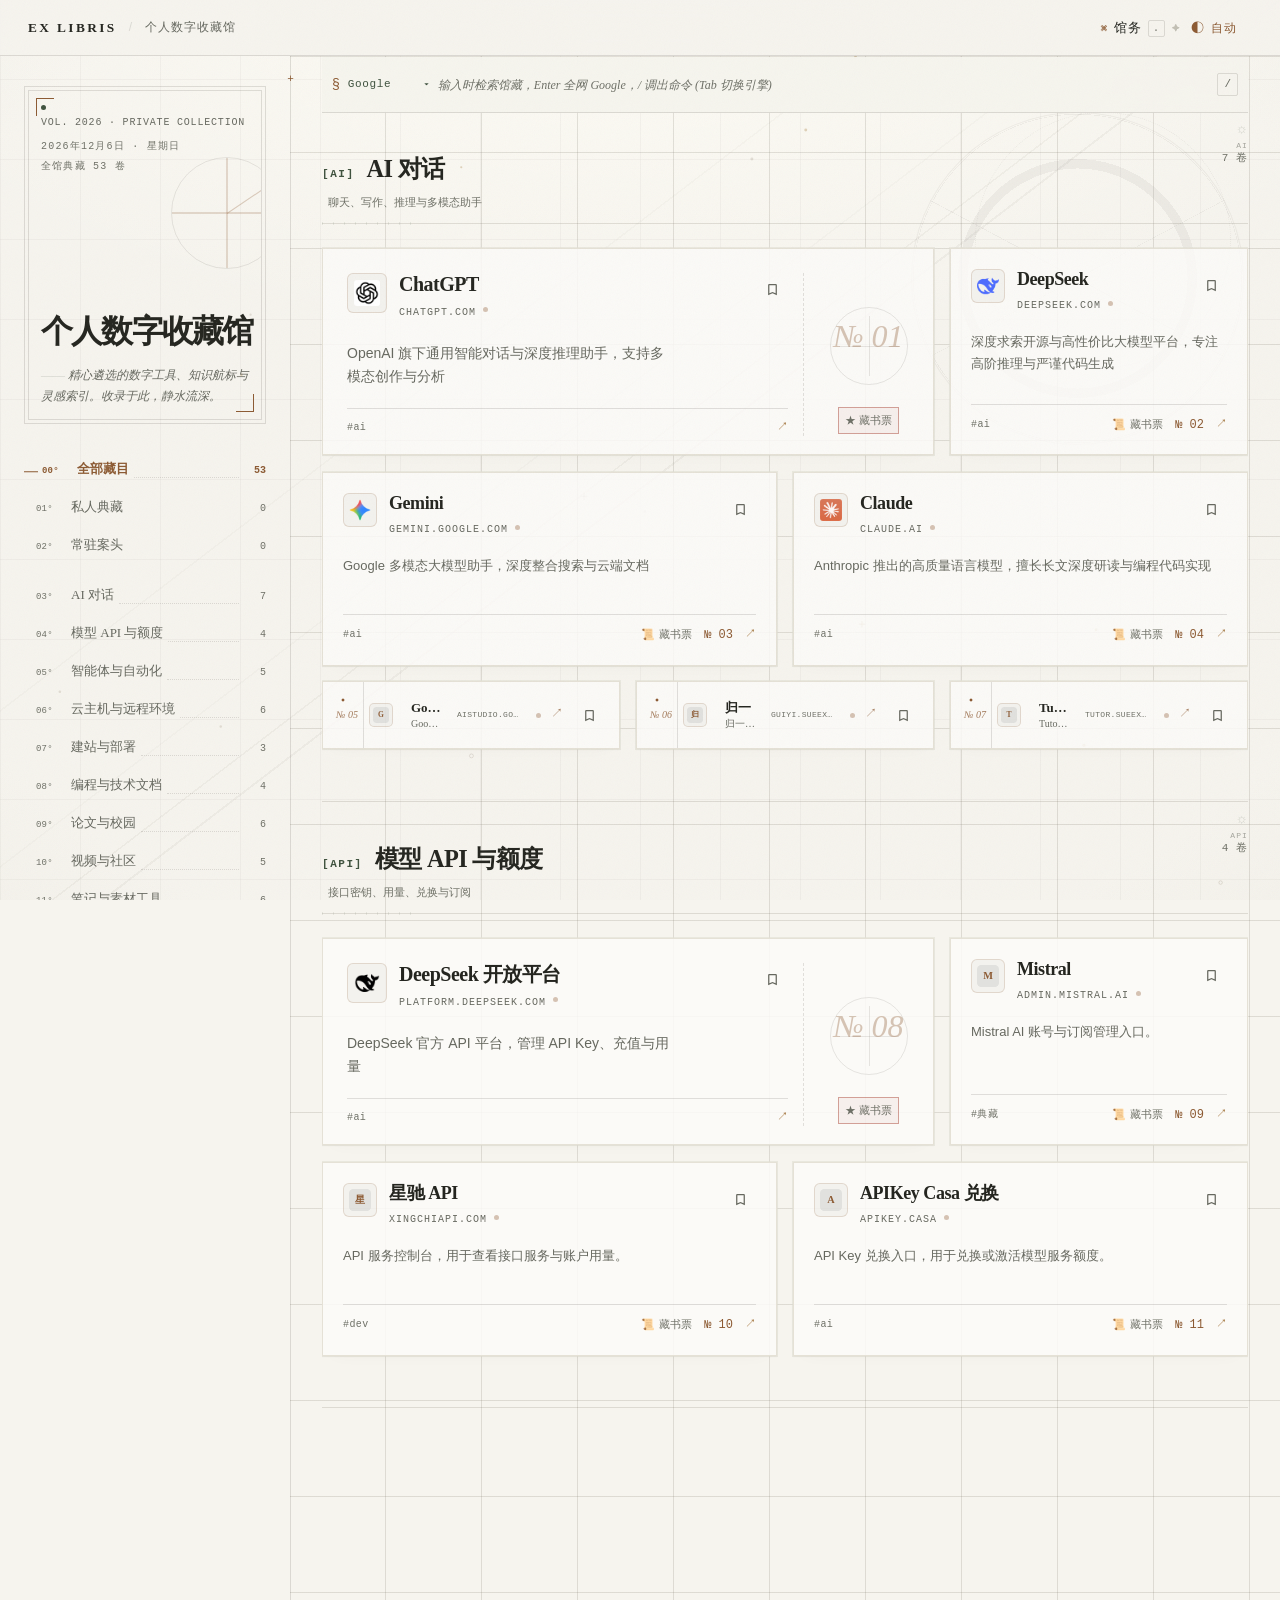
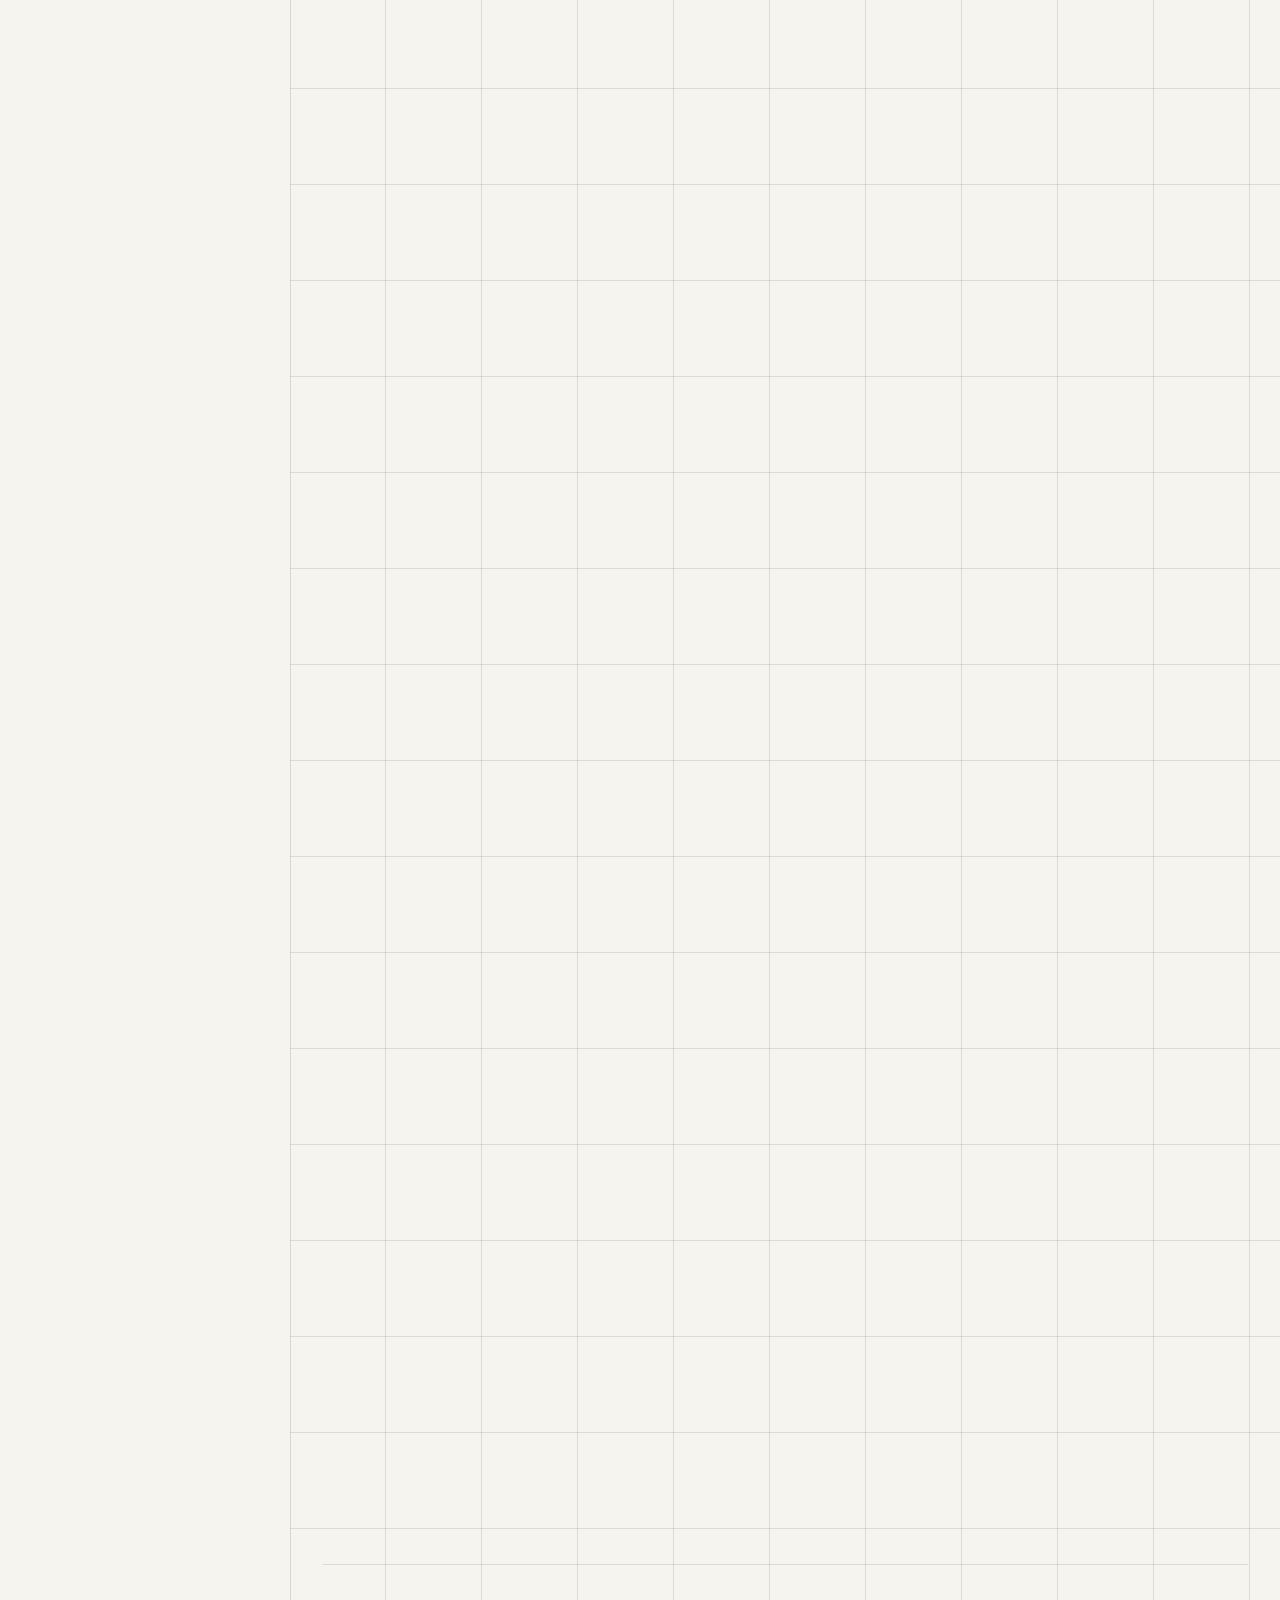
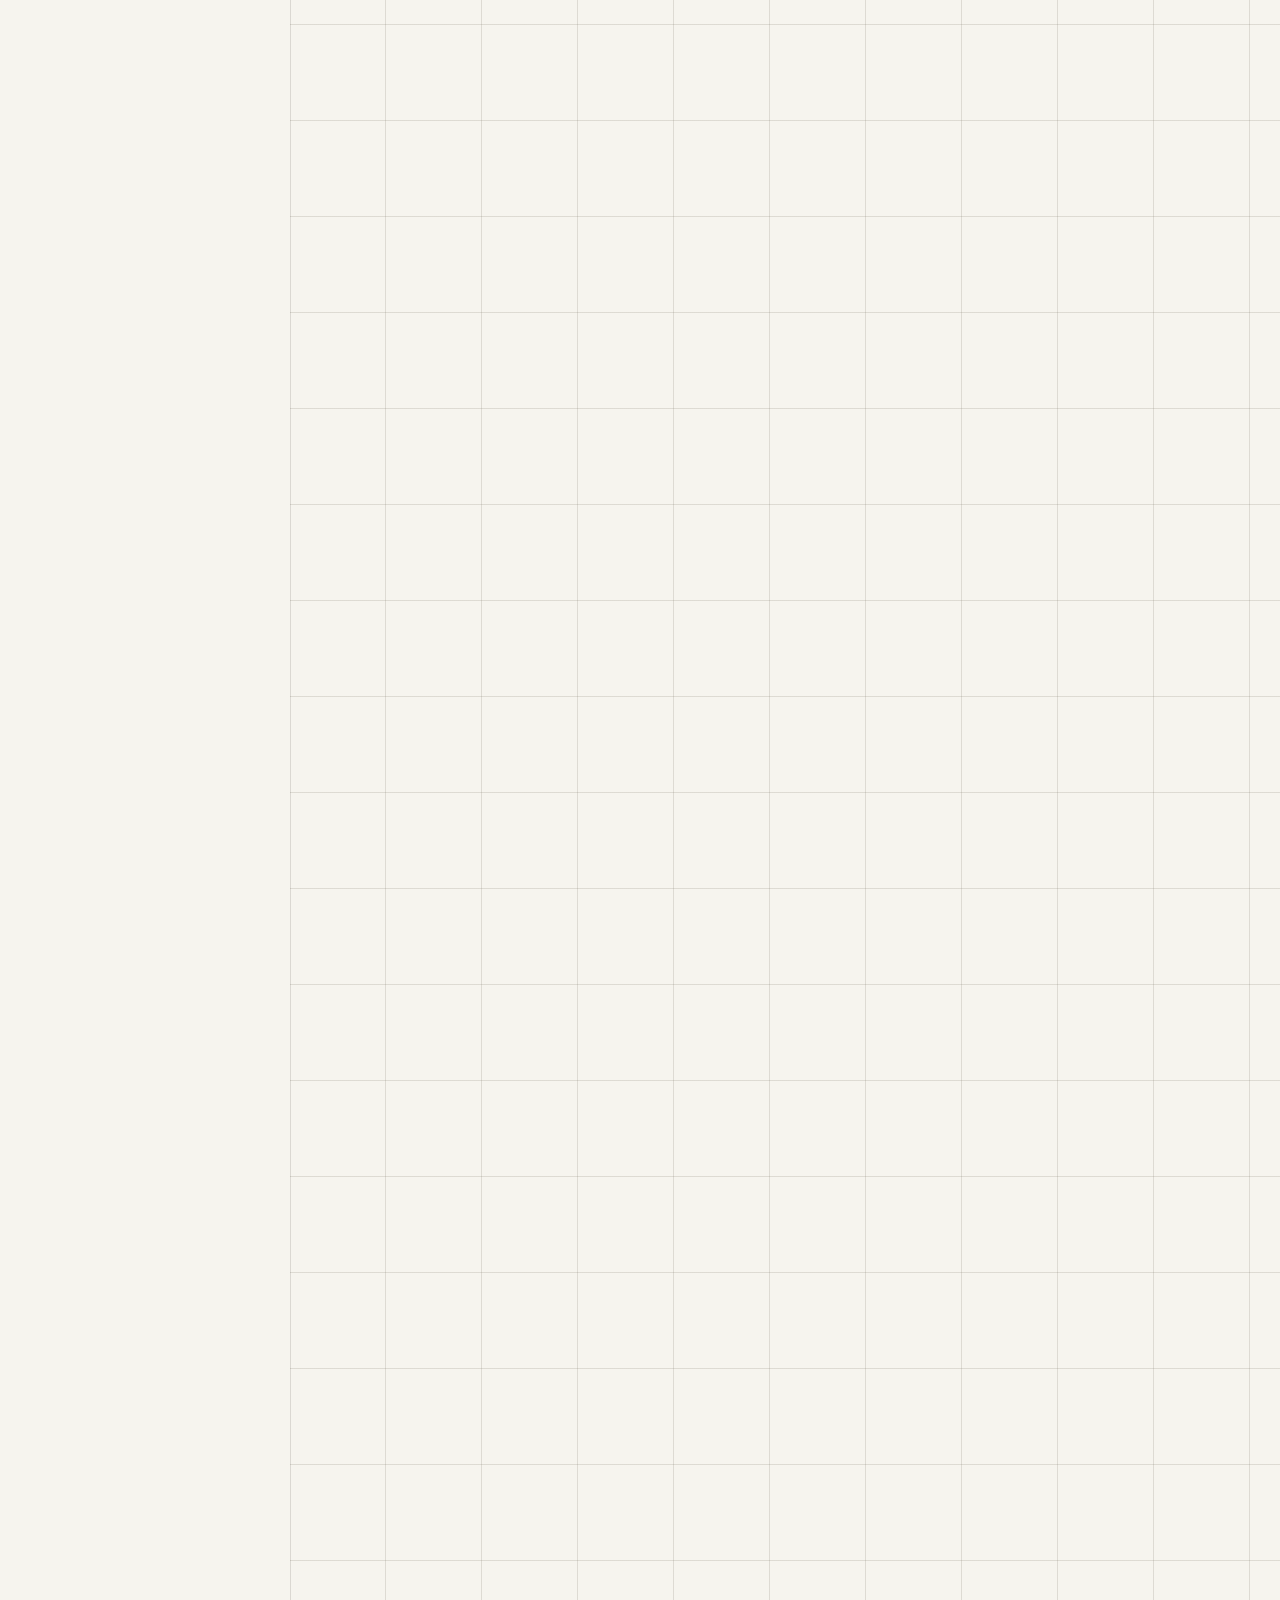
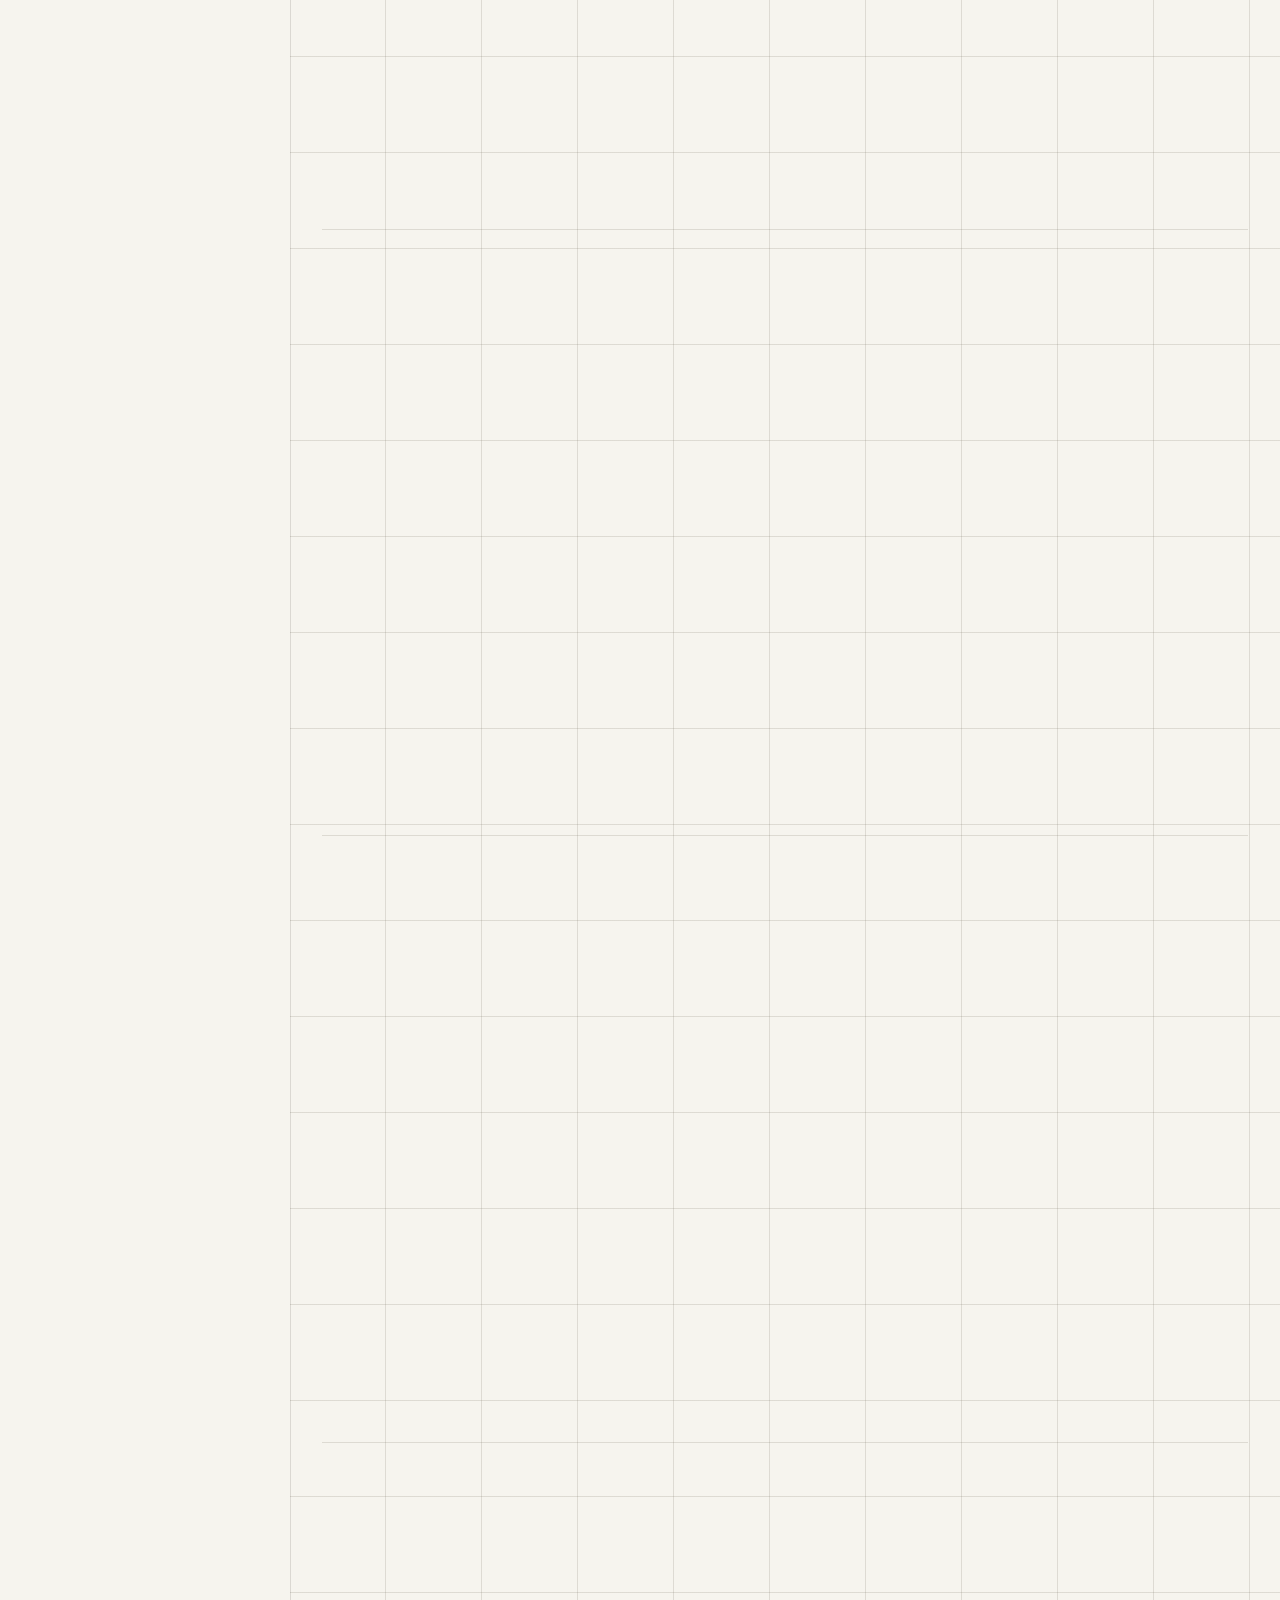
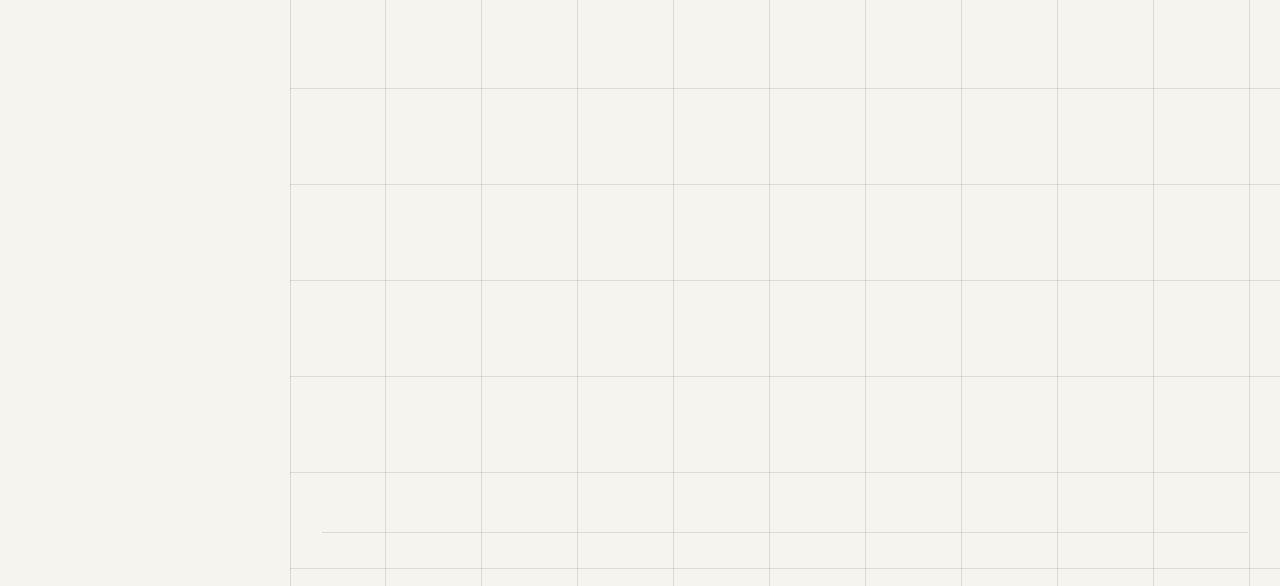
==== commit 91ea2968: "Merge remote-tracking branch 'origin/main' into fix/search-enter-mobile-sync # Conflicts: #	sw.js" ====
--- a/index.html
+++ b/index.html
@@ -1021,8 +1021,8 @@
     })();
   </script>
   <!-- 纯静态模块化脚本装配 (原生加载，无构建步骤，添加版本戳防浏览器与CDN缓存) -->
-  <script src="data.js?v=1.8.0" defer></script>
-  <script src="js/notion-cards.js?v=1.0.3" defer></script>
+  <script src="data.js?v=20261121-r2" defer></script>
+  <script src="js/notion-cards.js?v=20261121-r2" defer></script>
   <script src="js/lazy.js?v=b4.1" defer></script>
   <script src="js/storage.js?v=2.0.0" defer></script>
   <script src="js/schema.js?v=b3.9" defer></script>
@@ -1039,7 +1039,7 @@
   <script src="js/commands.js?v=b3.9" defer></script>
   <script src="js/hall.js?v=b3.9" defer></script>
   <script src="js/folio-keys.js?v=2.0.1" defer></script>
-  <script src="js/marginalia.js?v=2.0.0" defer></script>
+  <script src="js/marginalia.js?v=20261121-notes" defer></script>
   <script src="js/constellations.js?v=2.0.0" defer></script>
   <script src="js/sanctum.js?v=2.0.1" defer></script>
   <script src="app.js?v=20261122a" defer></script>
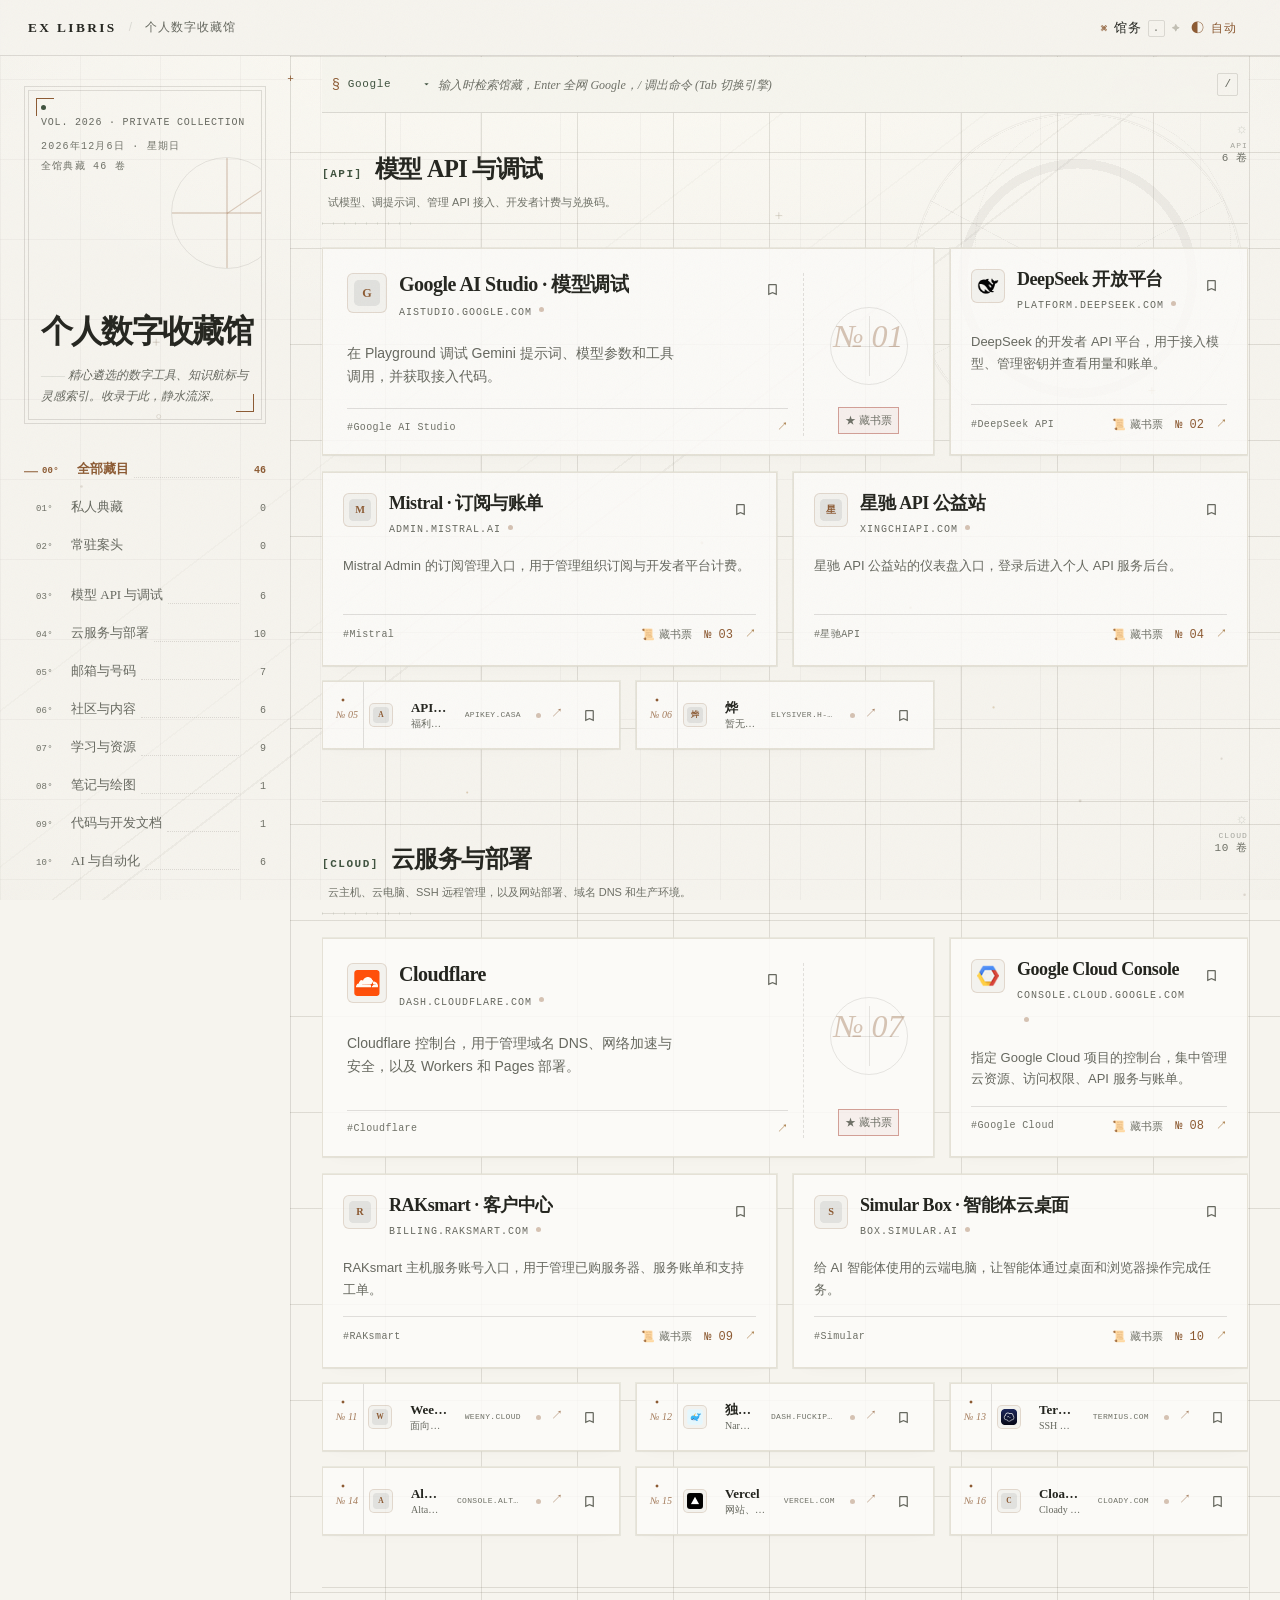
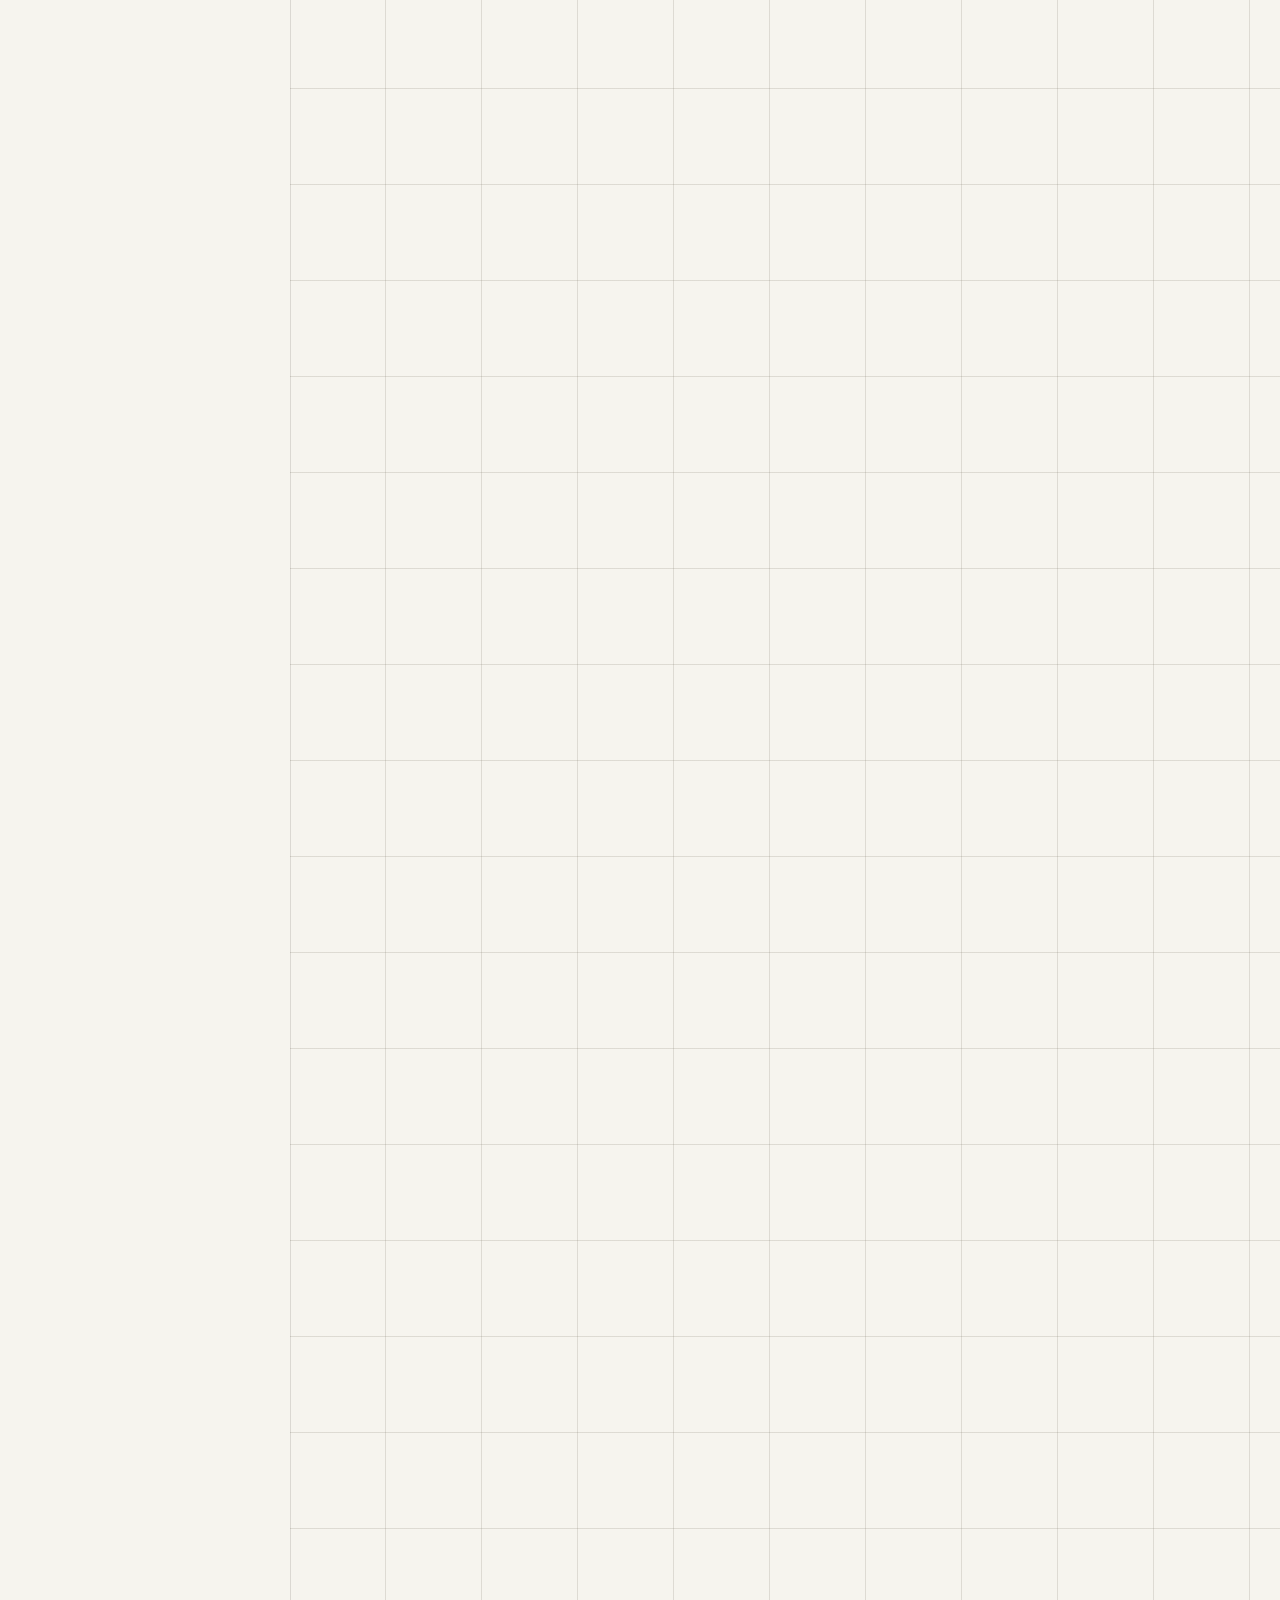
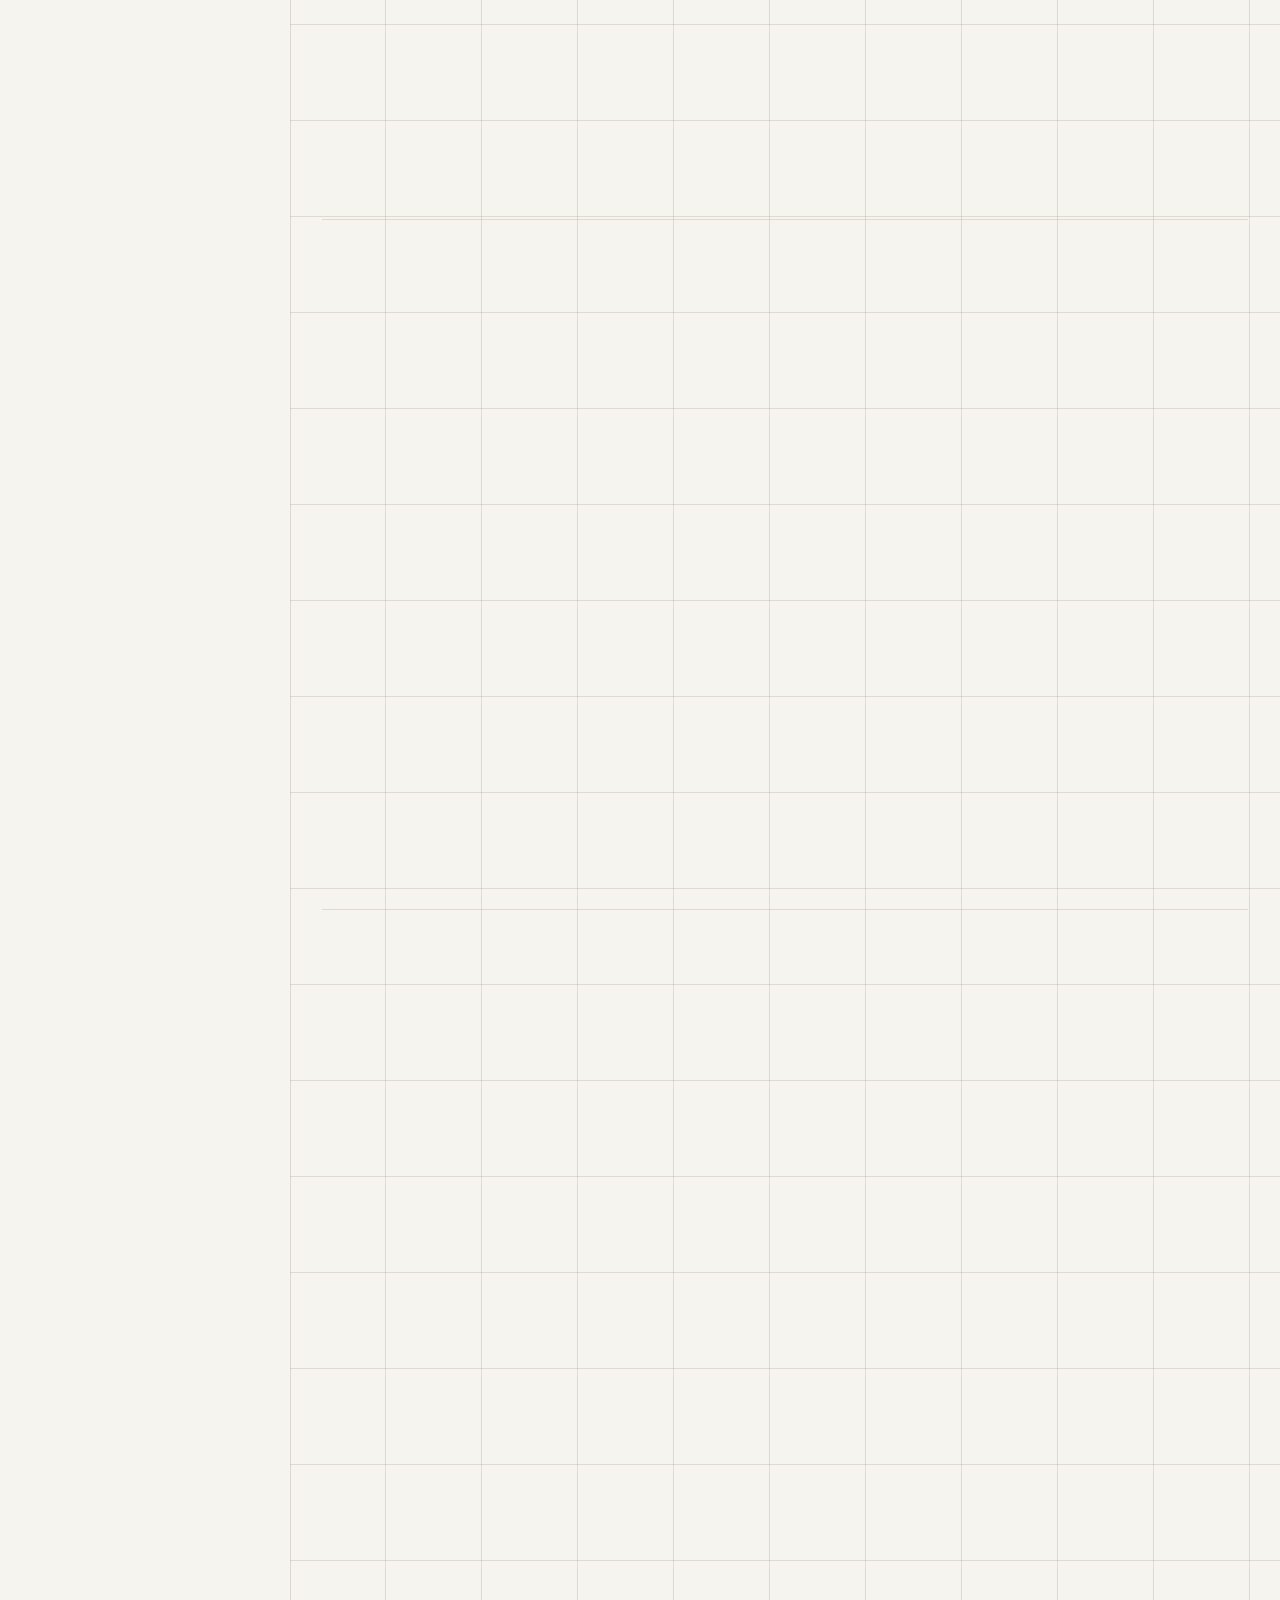
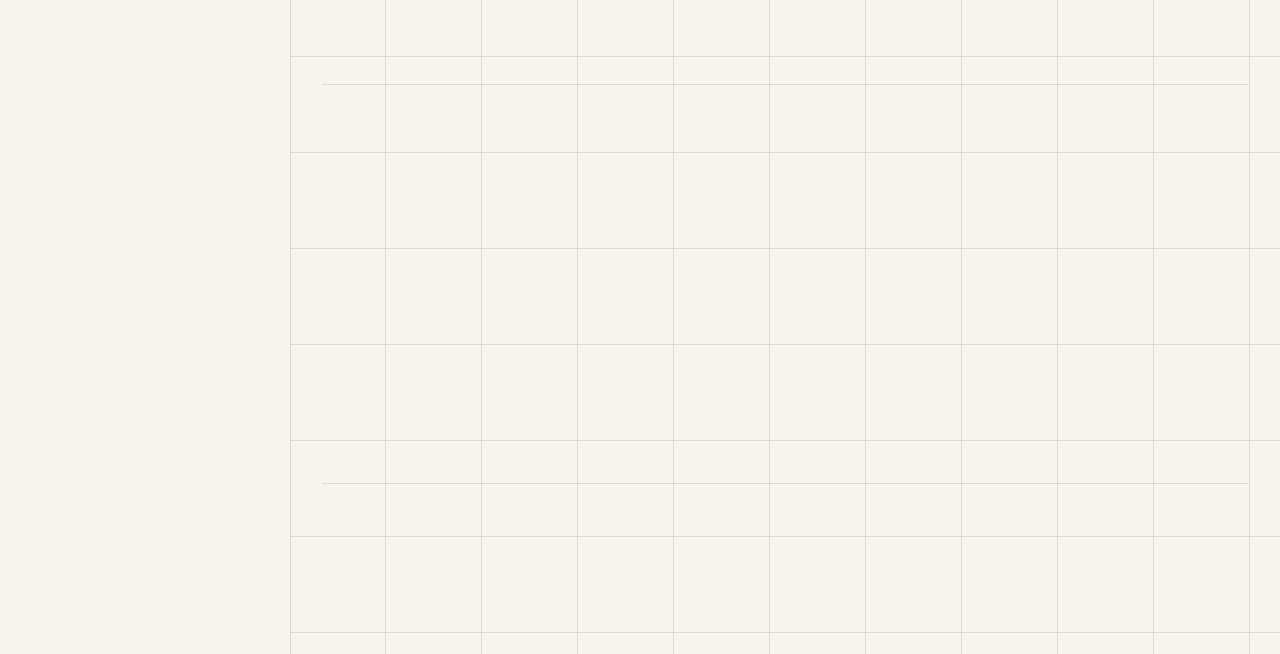
==== commit be5b2e94: "Prioritize exact card names in search" ====
--- a/index.html
+++ b/index.html
@@ -1031,7 +1031,7 @@
   <script src="js/theme.js?v=1.7.1" defer></script>
   <script src="js/favorites.js?v=1.7.1" defer></script>
   <script src="js/visits.js?v=2.0.0" defer></script>
-  <script src="js/search.js?v=1.7.0" defer></script>
+  <script src="js/search.js?v=1.7.1" defer></script>
   <script src="js/engine.js?v=b3.11" defer></script>
   <script src="js/motion.js?v=1.7.0" defer></script>
   <script src="js/sortable.js?v=1.7.1" defer></script>
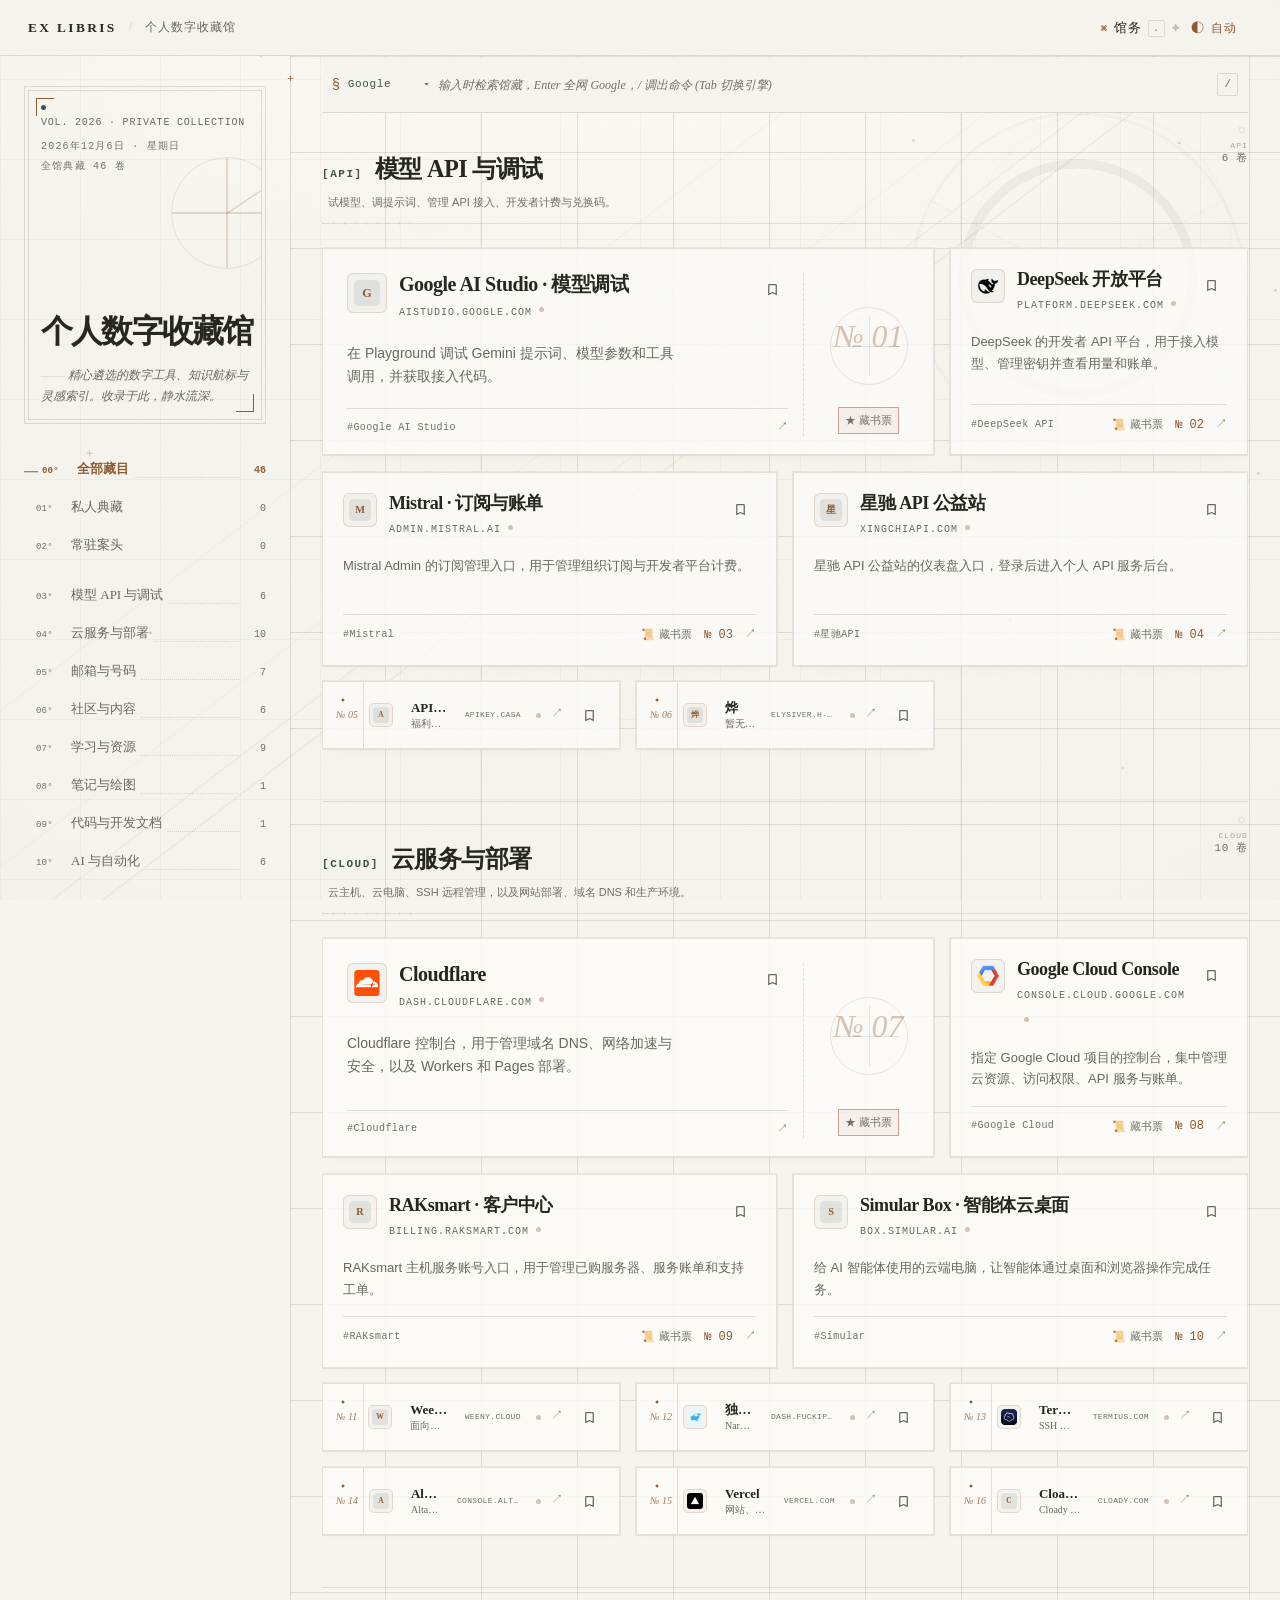
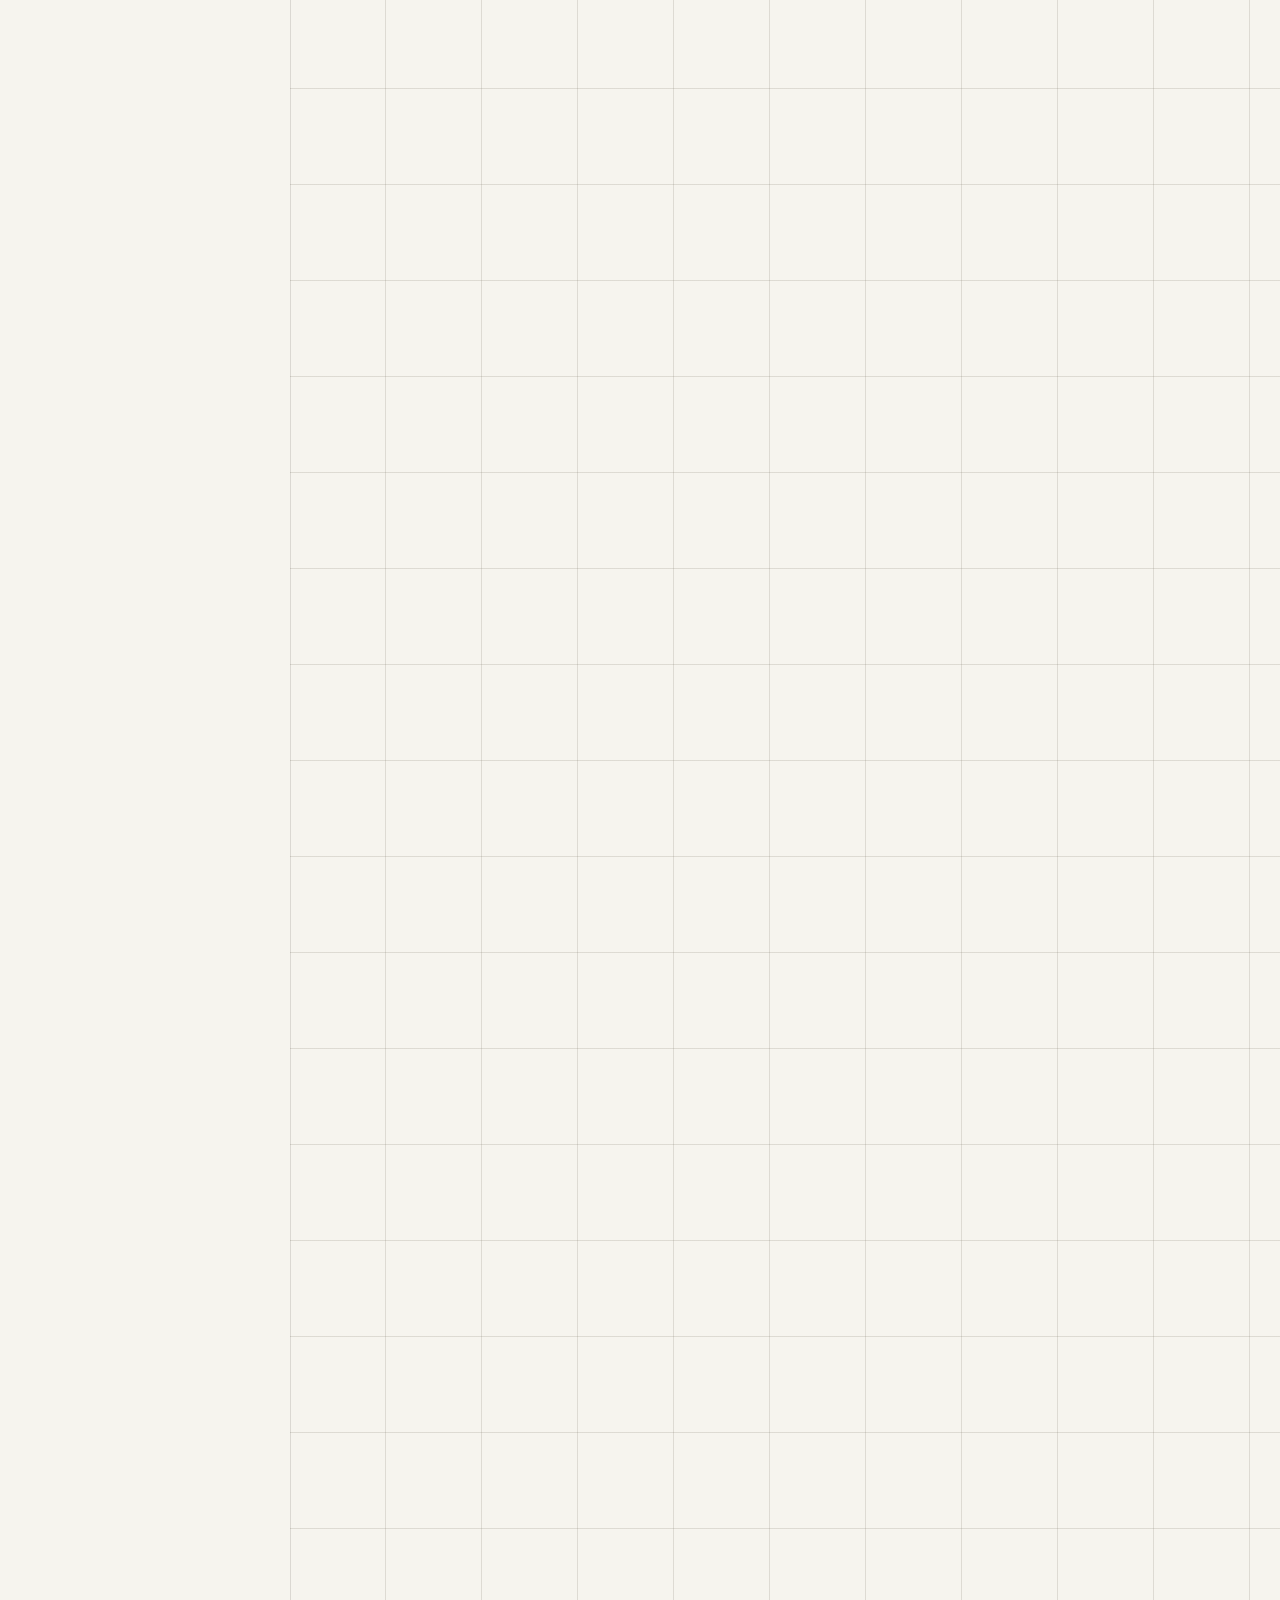
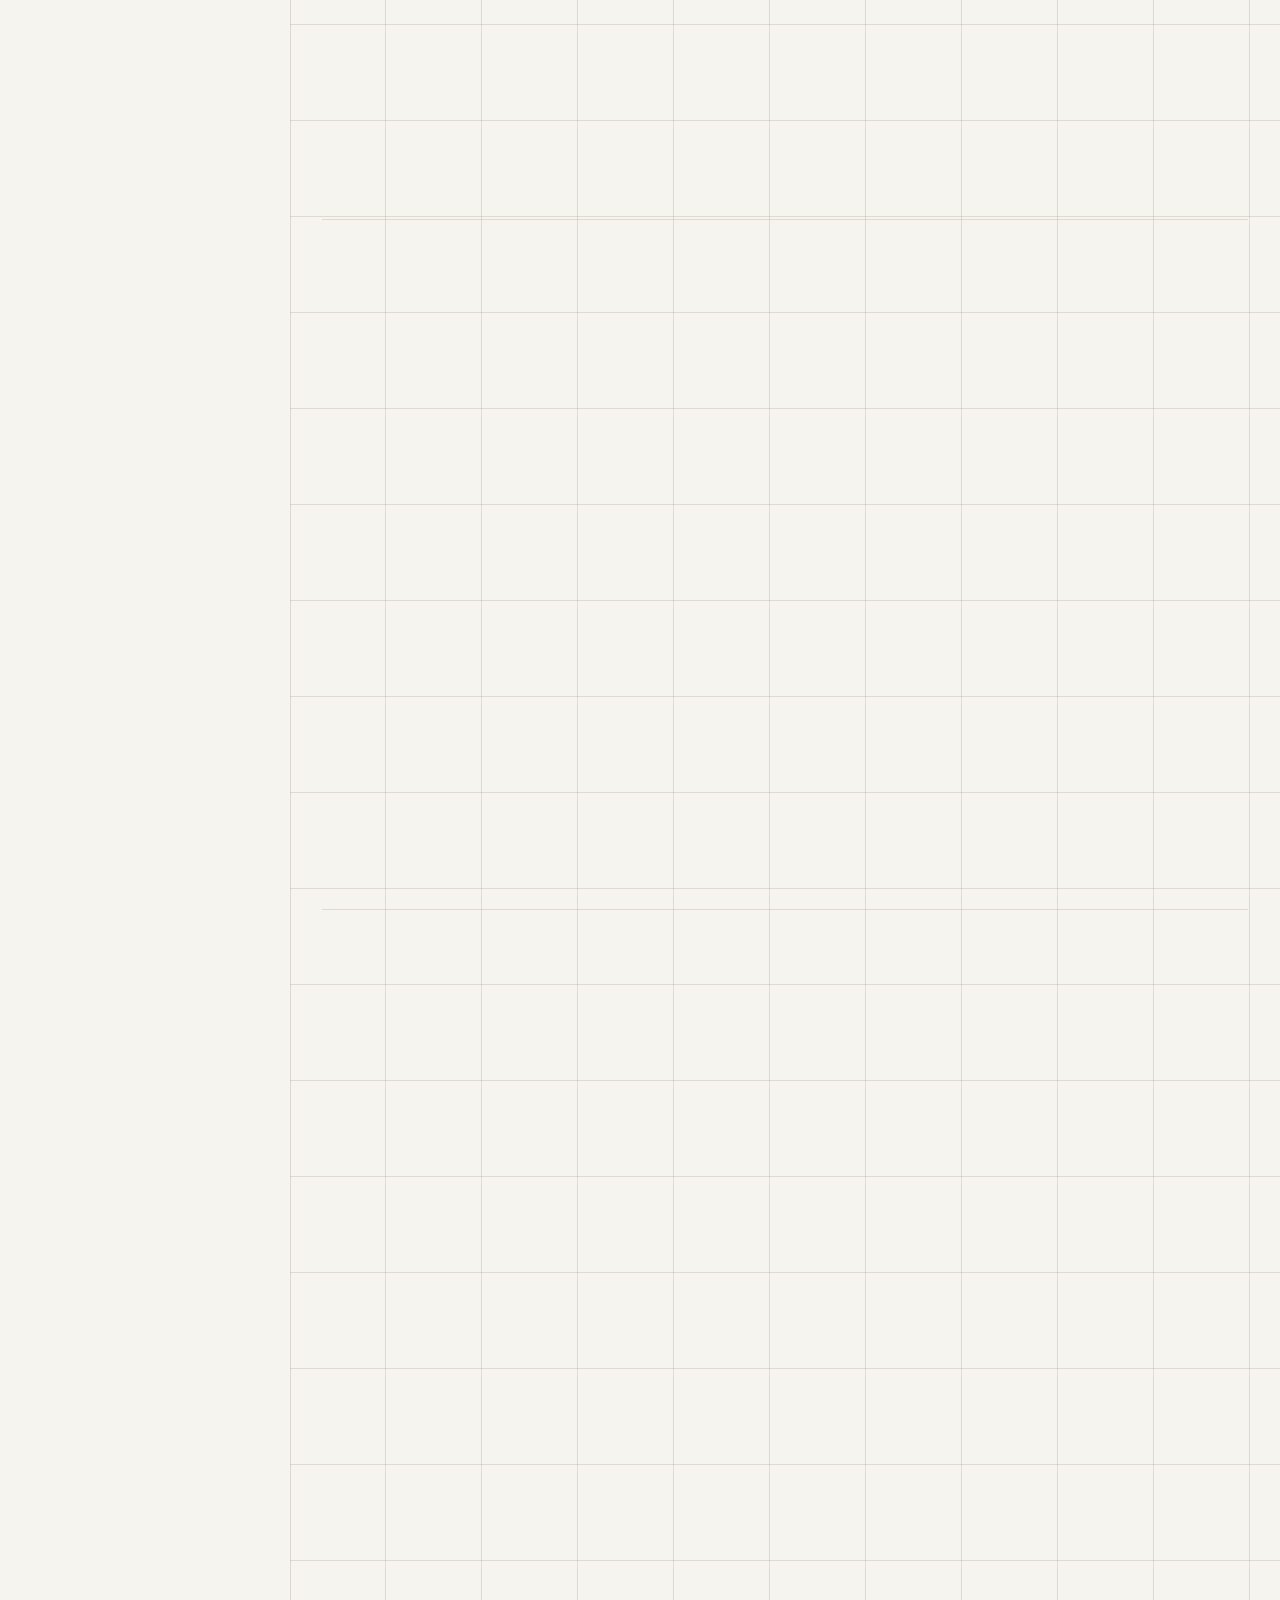
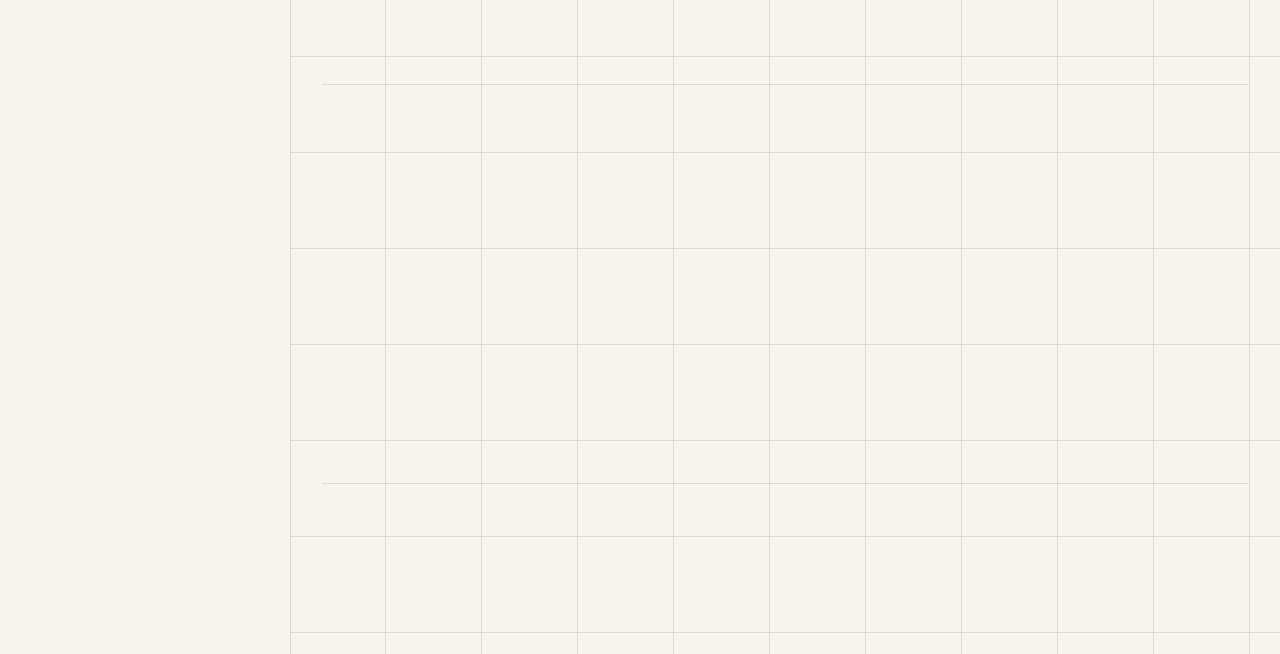
==== commit 721d676d: "Fix desktop compact card click targets" ====
--- a/index.html
+++ b/index.html
@@ -27,7 +27,7 @@
       });
     })();
   </script>
-  <link rel="stylesheet" href="styles.css?v=20261121a">
+  <link rel="stylesheet" href="styles.css?v=20261127-pc-click">
   <link rel="icon" type="image/svg+xml" href="favicon.svg">
 </head>
 <body>
--- a/styles.css
+++ b/styles.css
@@ -4329,6 +4329,31 @@
   text-decoration: none;
 }
 
+/* Desktop pointers: extend the compact card's native link across its surface.
+   Keep the index and bookmark above it so their own actions remain reachable. */
+@media (hover: hover) and (pointer: fine) {
+  .folio-main .card--slip:not(.is-flipped):not(.card--sealed) .card-slip-link::before {
+    content: "";
+    position: absolute;
+    inset: 0;
+    z-index: 1;
+  }
+
+  .folio-main .card--slip .card-slip-index {
+    position: relative;
+    z-index: 2;
+  }
+
+  .folio-main .card--slip .card-slip-link:focus-visible::before {
+    outline: 2px solid var(--border-focus);
+    outline-offset: -2px;
+  }
+
+  .arrange-mode .card--slip .card-slip-link::before {
+    display: none;
+  }
+}
+
 .folio-main .card--slip .card-slip-title,
 .folio-main .card--slip .card-slip-summary {
   display: block;
